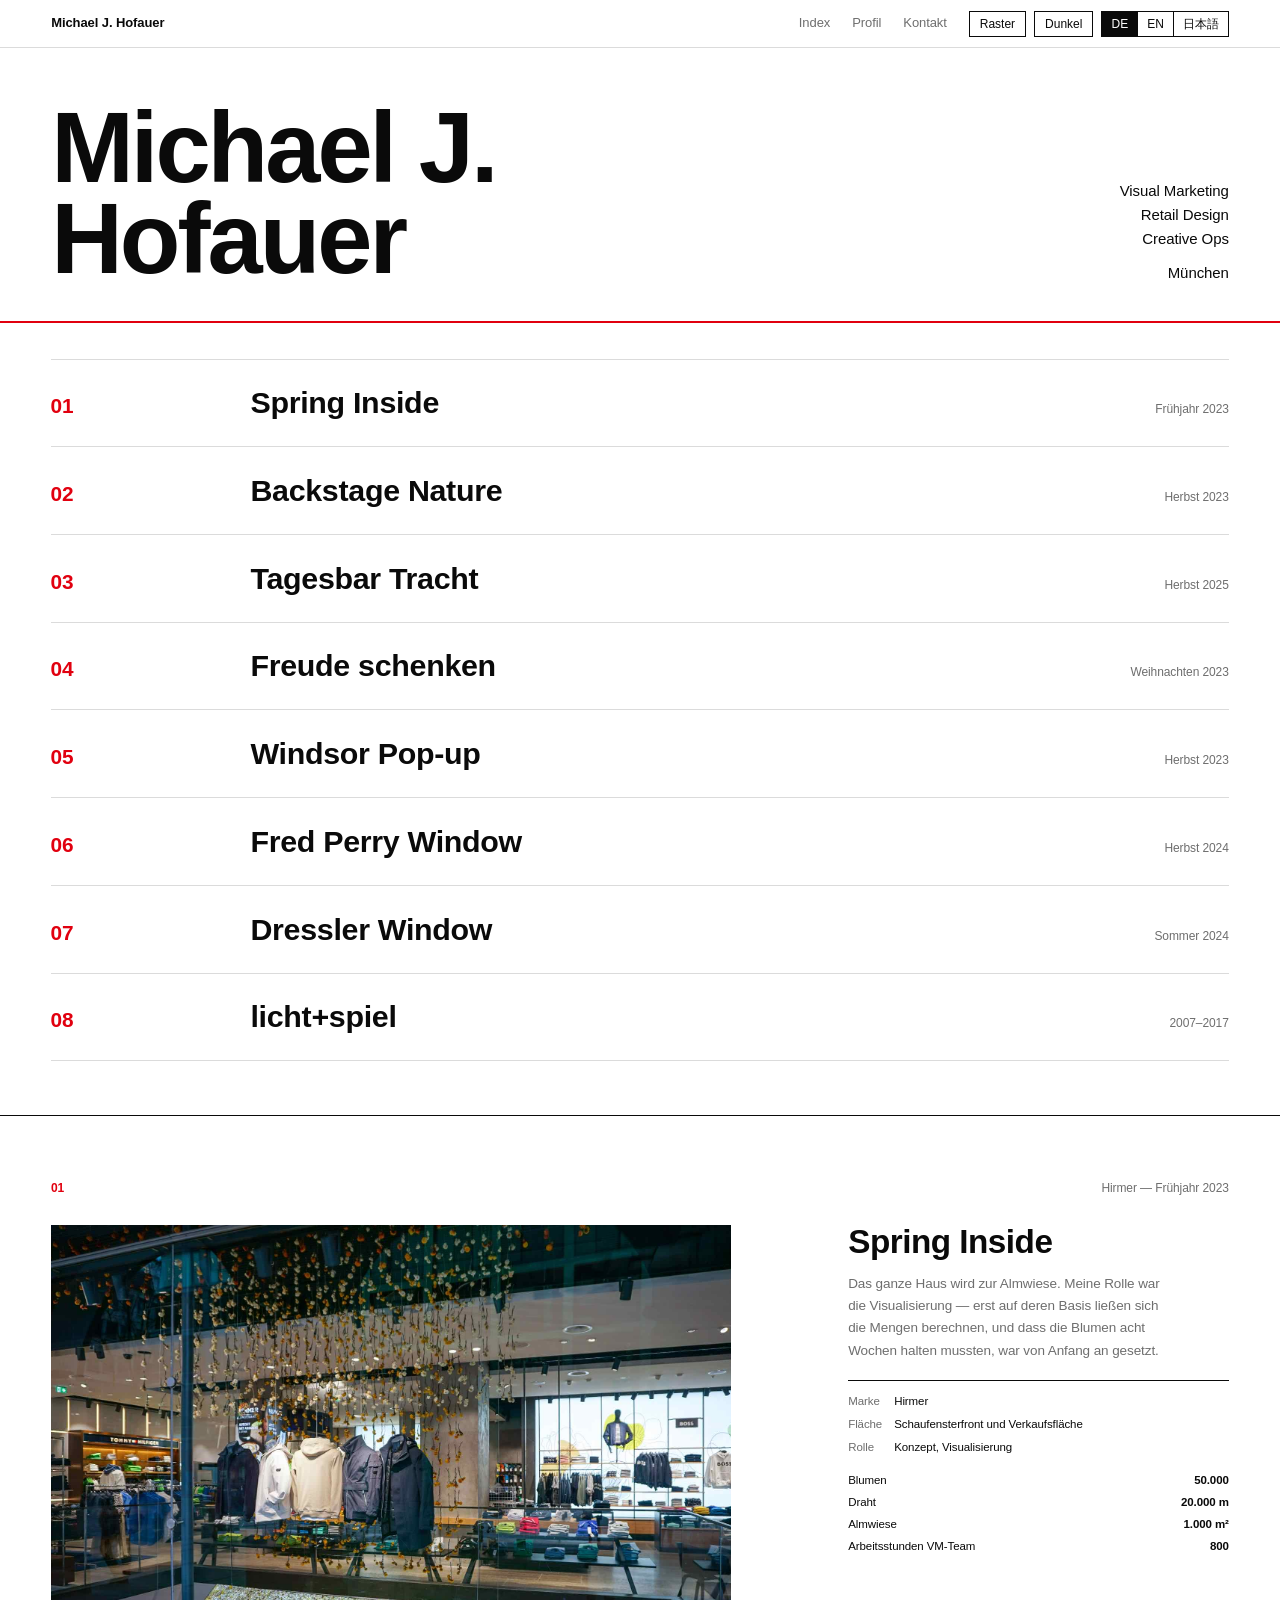
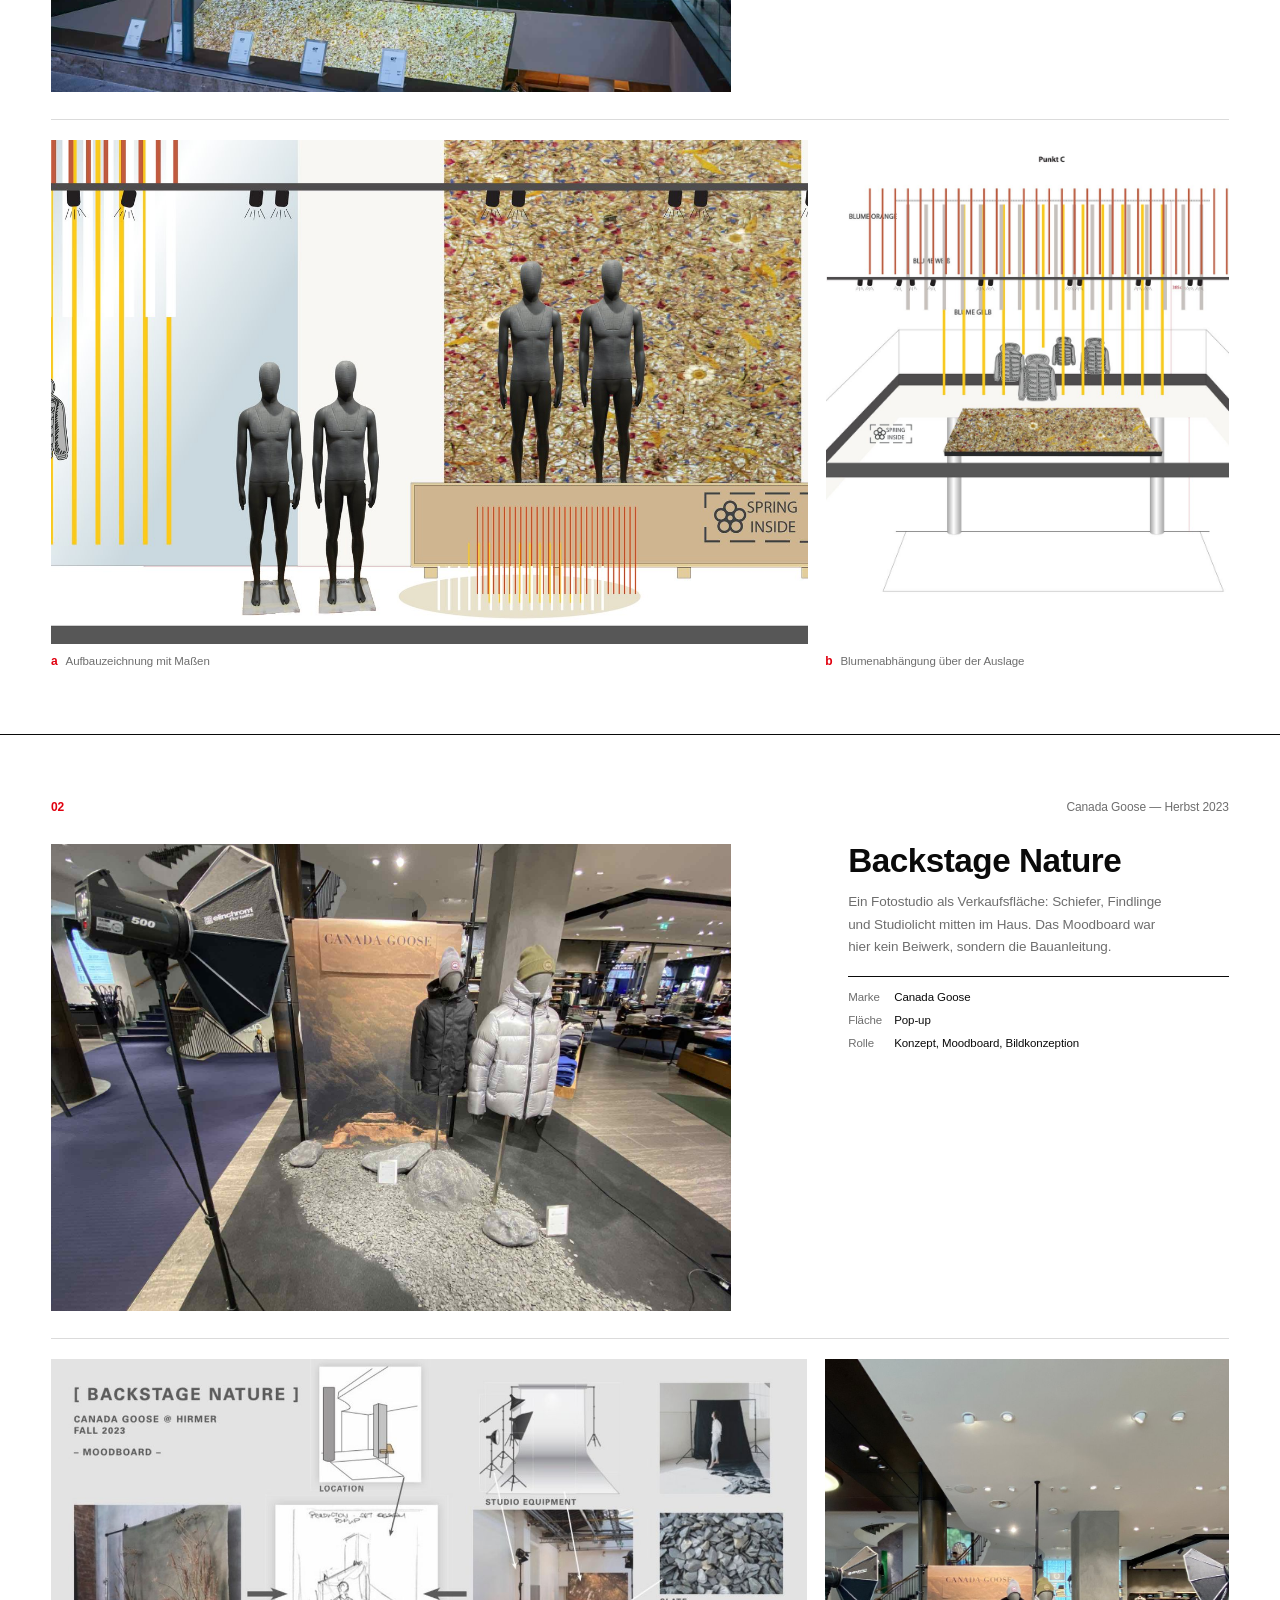
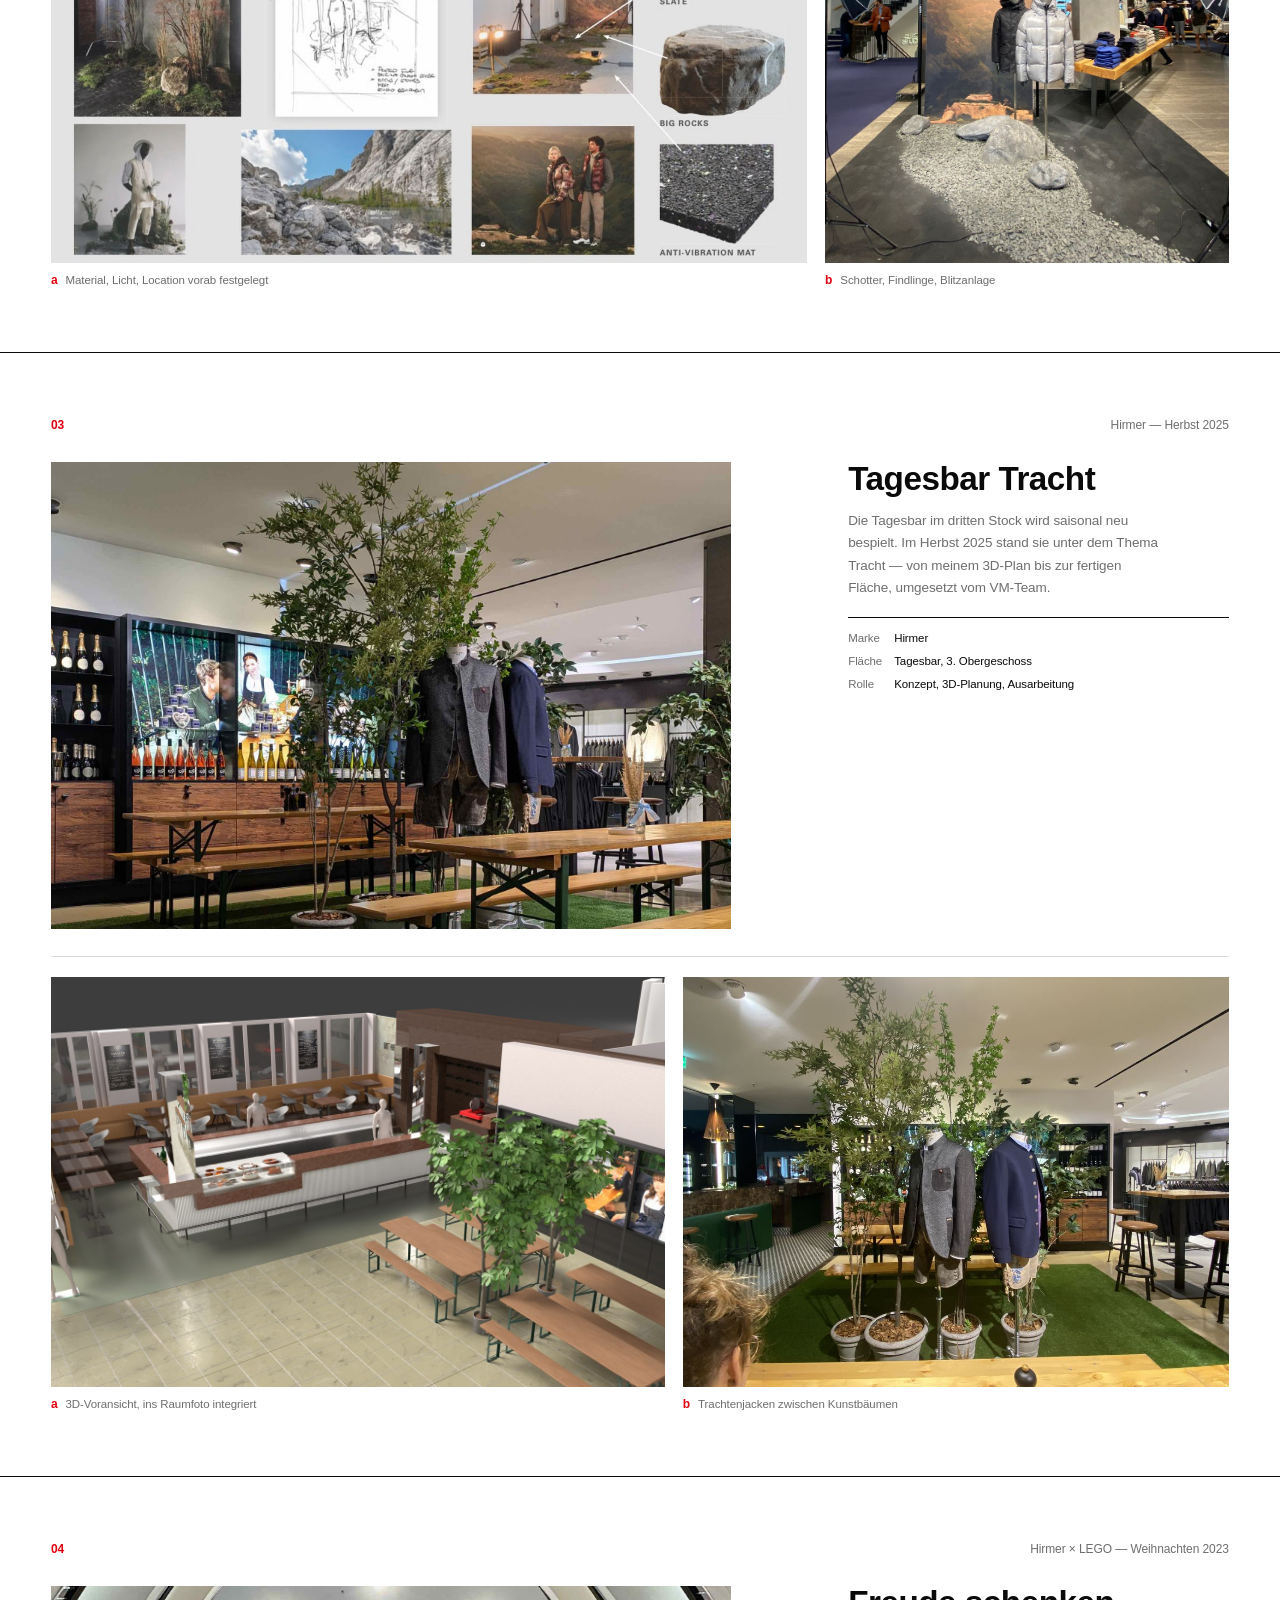
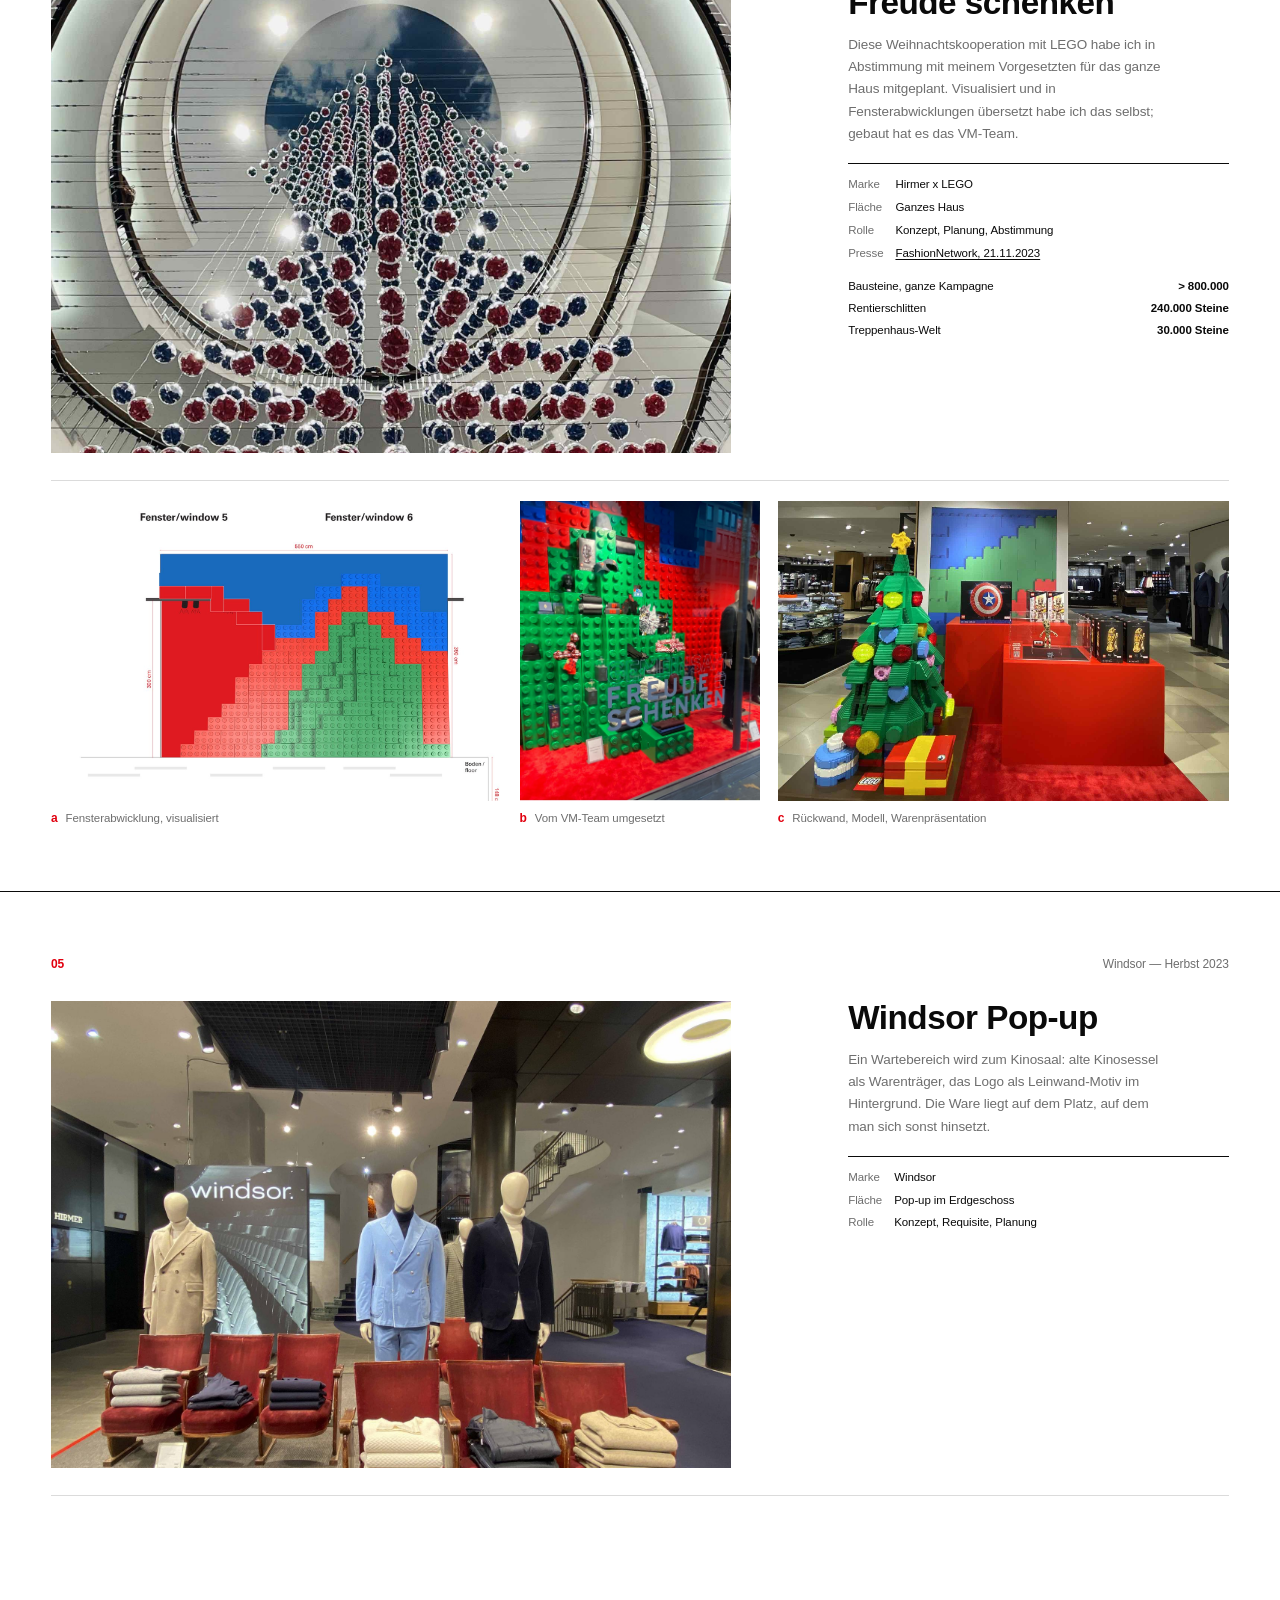
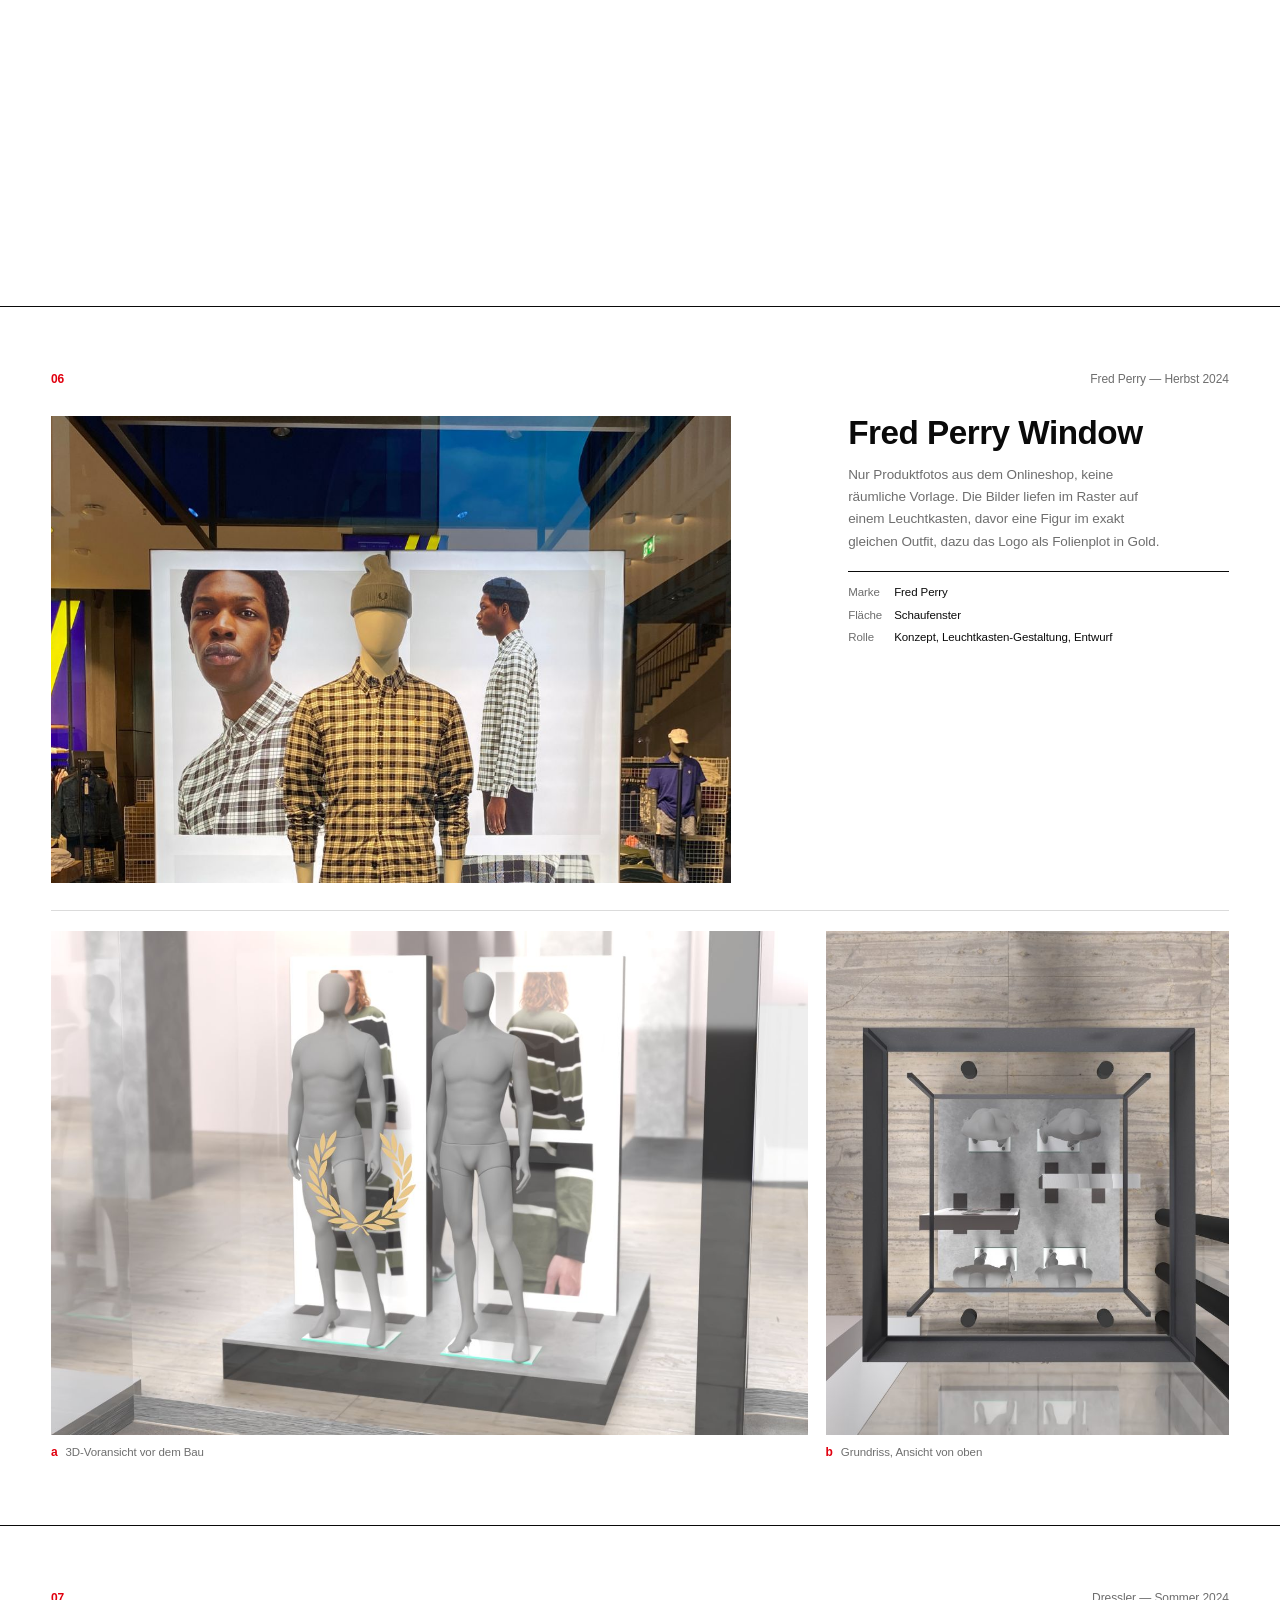
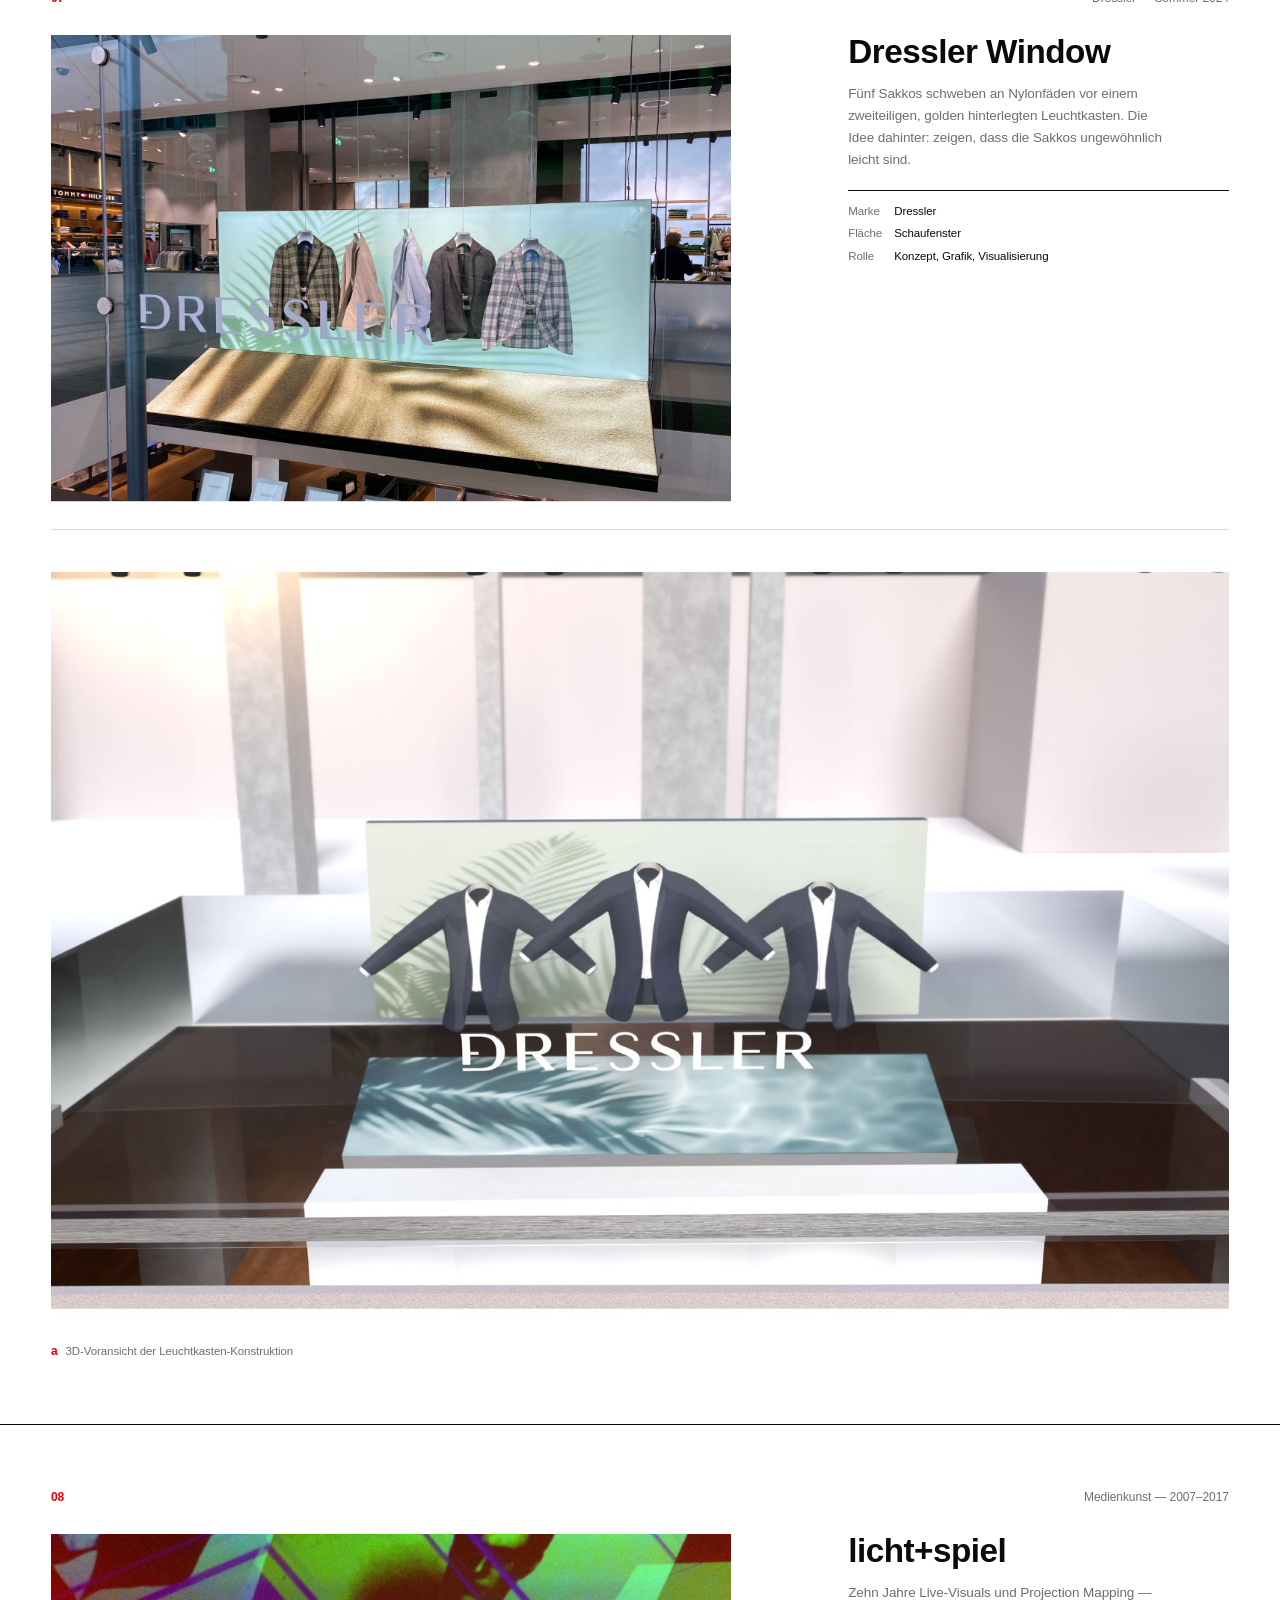
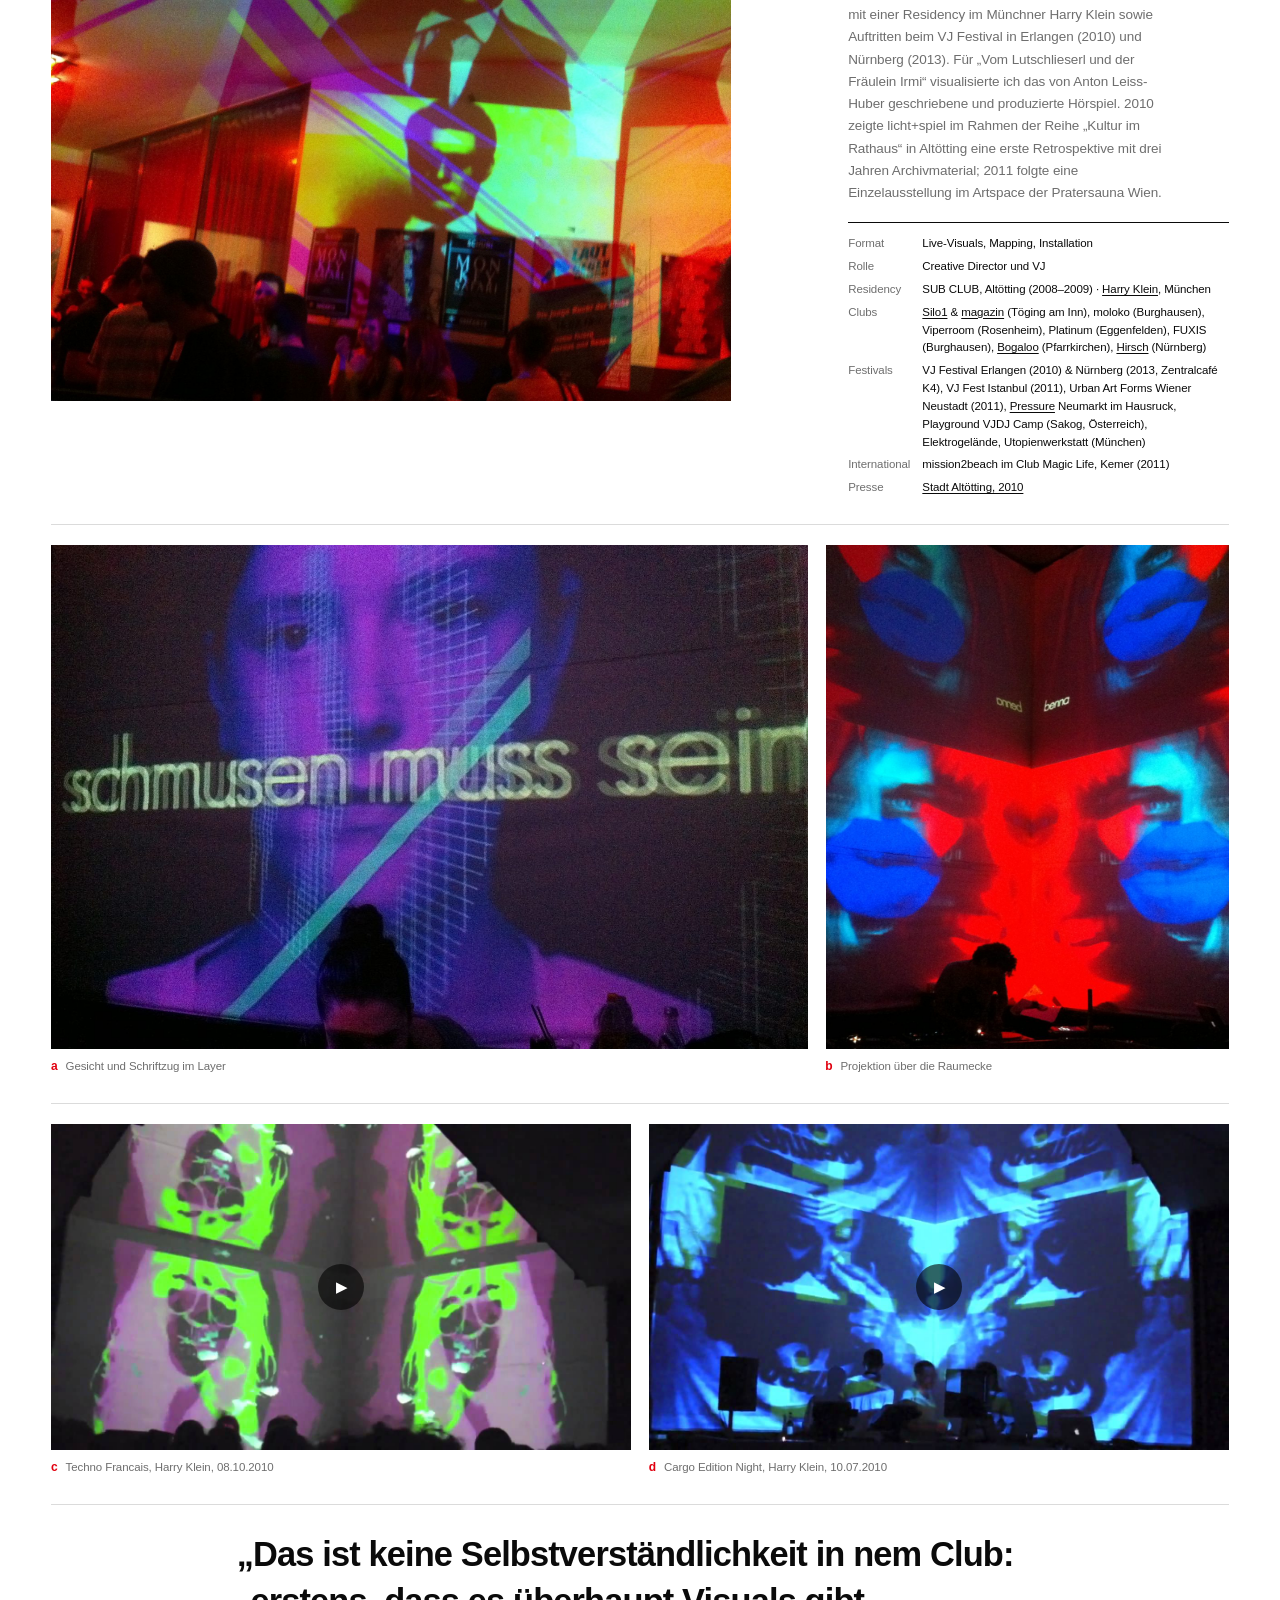
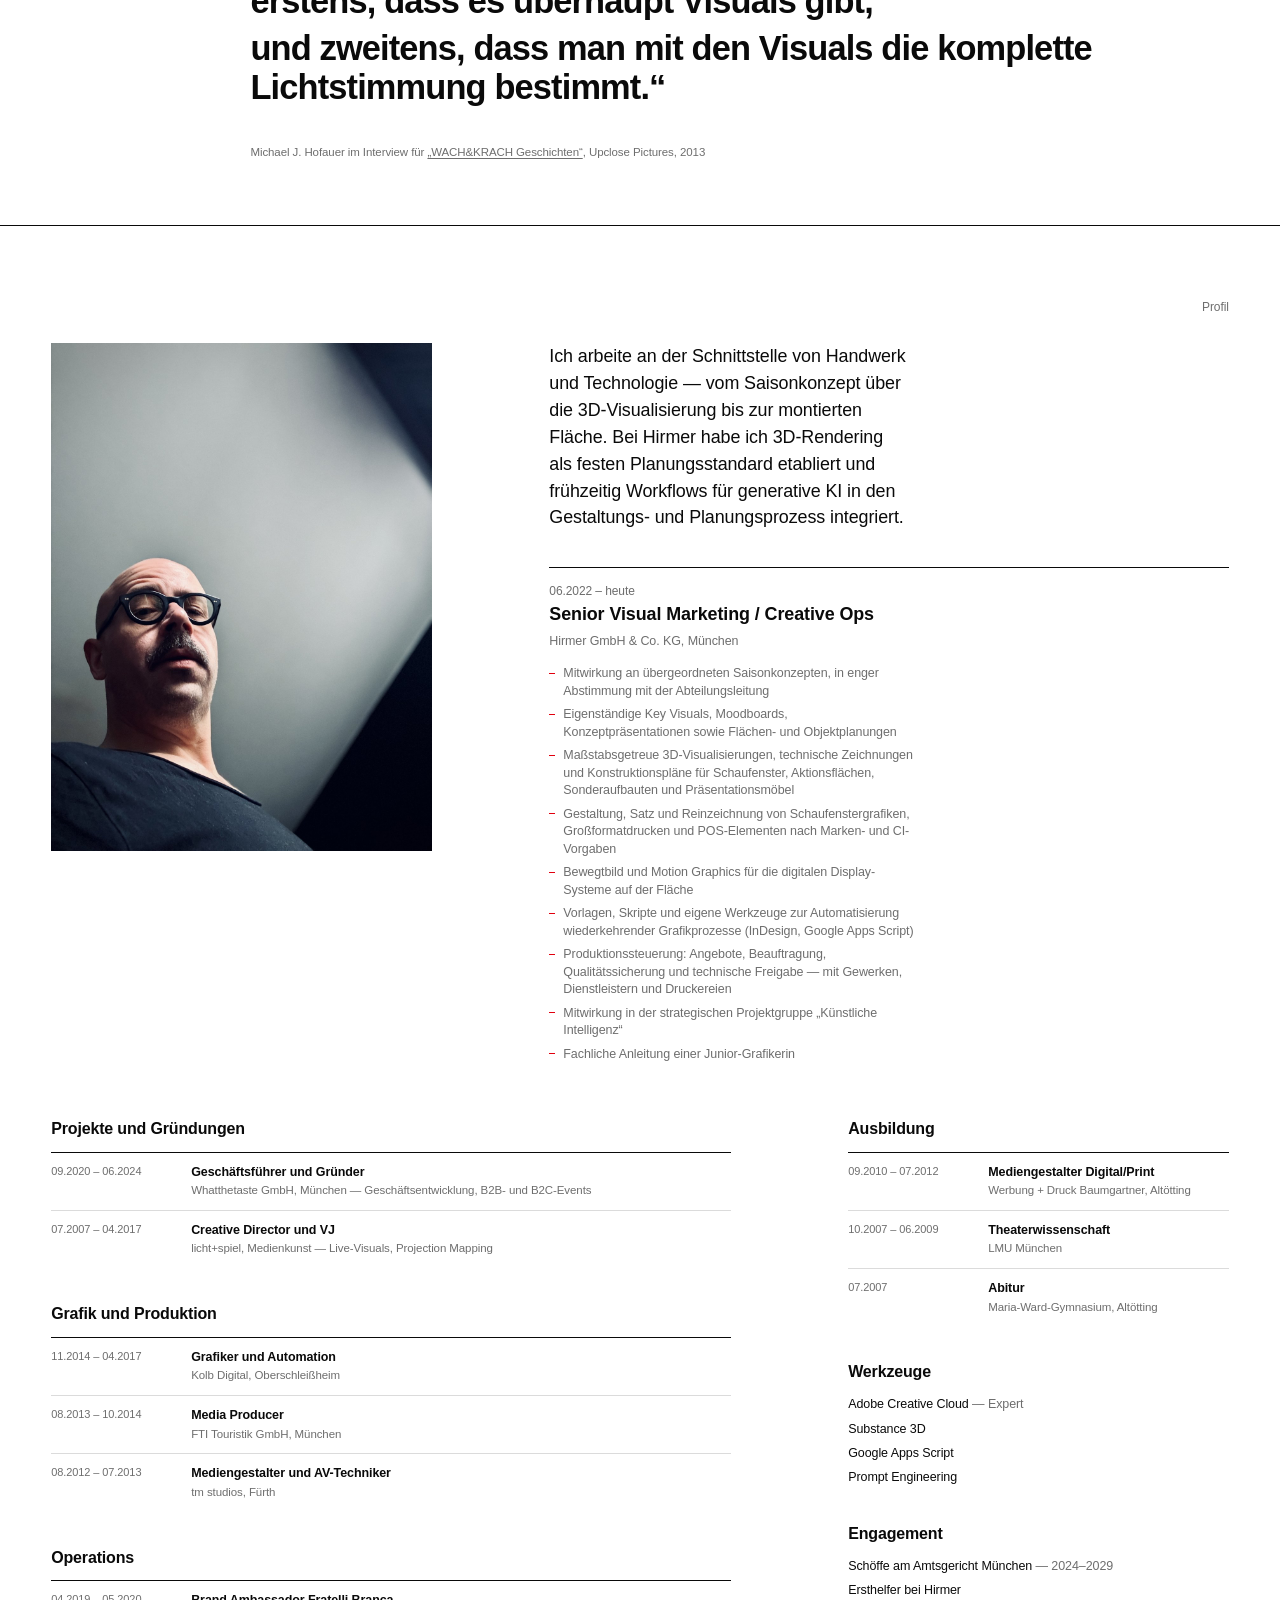
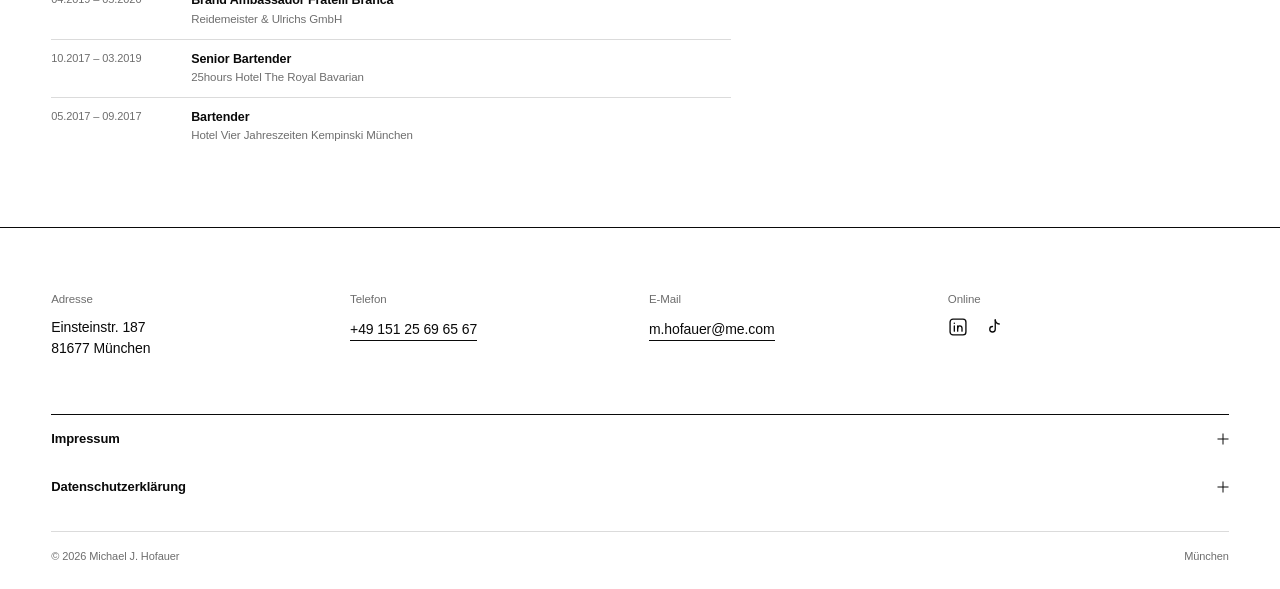
==== index.html @ 0ac4681a "Pull Quote aus dem Doku-Interview als eigene Rasterzeile in licht+spiel Schliesst den Abschnitt - un" ====
<!DOCTYPE html>
<html lang="de">
<head>
<meta charset="UTF-8">
<meta name="viewport" content="width=device-width, initial-scale=1">
<meta http-equiv="Content-Security-Policy" content="default-src 'self'; script-src 'self' 'unsafe-inline'; style-src 'self' 'unsafe-inline'; img-src 'self' data:; font-src 'self'; frame-src https://www.youtube-nocookie.com; connect-src 'none'; object-src 'none'; base-uri 'self'; form-action 'none'">
<meta name="referrer" content="no-referrer">
<title>Michael J. Hofauer — Senior Visual Marketing / Creative Ops</title>
<meta name="description" content="Michael J. Hofauer, Senior Visual Marketing und Creative Ops. Schaufenster, Pop-ups und Verkaufsflächen für Mode. München.">
<meta name="robots" content="index, follow">
<link rel="canonical" href="https://michaelhofauer.com/">
<meta property="og:title" content="Michael J. Hofauer — Visual Marketing / Retail Design / Creative Ops">
<meta property="og:description" content="Schaufenster, Pop-ups und Verkaufsflächen für Mode. München.">
<meta property="og:type" content="website">
<meta property="og:url" content="https://michaelhofauer.com/">
<meta property="og:image" content="https://michaelhofauer.com/images/og.jpg">
<meta name="twitter:card" content="summary_large_image">
<meta name="theme-color" content="#FFFFFF">
<meta name="google-site-verification" content="EONbZrIbhQzEv-G4Ddx9lMLV02RPfBc47AUP3kJ_U7o" />
<link rel="icon" href="data:image/svg+xml,%3Csvg xmlns='http://www.w3.org/2000/svg' viewBox='0 0 100 100'%3E%3Crect width='100' height='100' fill='%230A0A0A'/%3E%3Ctext x='50' y='50' fill='%23fff' font-family='Helvetica,Arial,sans-serif' font-weight='700' font-size='46' text-anchor='middle' dominant-baseline='central' letter-spacing='-2'%3EMH%3C/text%3E%3C/svg%3E">
<script type="application/ld+json">
{
  "@context": "https://schema.org",
  "@type": "Person",
  "name": "Michael J. Hofauer",
  "jobTitle": "Senior Visual Marketing / Creative Ops",
  "url": "https://michaelhofauer.com/",
  "image": "https://michaelhofauer.com/images/portrait.jpg",
  "worksFor": { "@type": "Organization", "name": "Hirmer GmbH & Co. KG" },
  "address": { "@type": "PostalAddress", "addressLocality": "München", "addressCountry": "DE" },
  "sameAs": [
    "https://www.linkedin.com/in/michael-j-hofauer-011858112/",
    "https://www.tiktok.com/@hofi_089"
  ]
}
</script>
<style>
/* ============================================================
   TOKEN — Hell (Standard)
   Papier #FFFFFF · Tinte #0A0A0A · Rot #E1000F (einzige Akzentfarbe)
   Grau #6E6E6E · Linie #DBDBDB
   Dunkel — dieselben Rollen, umgekehrt: Papier wird zu Tinte.
   Rot bleibt in beiden Modi identisch, das ist die Konstante.
   ============================================================ */
:root{
  --paper:#FFFFFF; --ink:#0A0A0A; --red:#E1000F;
  --grey:#6E6E6E; --line:#DBDBDB; --thumb-bg:#EAEAEA;
  --font:"Helvetica Neue", Helvetica, Arial, sans-serif;
  --margin:clamp(18px,4vw,56px);
  --gutter:clamp(10px,1.4vw,22px);
  --ease:cubic-bezier(.16,1,.3,1);
}
html[data-theme="dark"]{
  --paper:#0A0A0A; --ink:#F2F1EE;
  --grey:#9C9C97; --line:#2A2A28; --thumb-bg:#1C1C1A;
}
*,*::before,*::after{ box-sizing:border-box; }
html{ scroll-behavior:smooth; scrollbar-width:thin; scrollbar-color:#aaa transparent; }
::-webkit-scrollbar{ width:9px; }
::-webkit-scrollbar-track{ background:transparent; }
::-webkit-scrollbar-thumb{ background:#aaa; border-radius:5px; }
body{
  margin:0; background:var(--paper); color:var(--ink);
  font-family:var(--font); font-weight:400;
  font-size:15px; line-height:1.55; letter-spacing:-0.006em;
  -webkit-font-smoothing:antialiased;
  transition:background .3s ease, color .3s ease;
}
img{ display:block; width:100%; height:100%; object-fit:cover; }
a{ color:inherit; text-decoration:none; }
p,h1,h2,h3,h4,dl,dd,dt,ul{ margin:0; padding:0; }
ul{ list-style:none; }
::selection{ background:var(--ink); color:var(--paper); }
:focus-visible{ outline:2px solid var(--red); outline-offset:3px; }

.wrap{ padding-inline:var(--margin); }
.grid{ display:grid; grid-template-columns:repeat(12,1fr); gap:var(--gutter); }
.rule-light{ border:0; border-top:1px solid var(--line); margin:0; }
.rule-red{ border:0; border-top:2px solid var(--red); margin:0; }

/* ---------- Kopfleiste ---------- */
.bar{
  position:sticky; top:0; z-index:60; background:color-mix(in srgb, var(--paper) 92%, transparent);
  backdrop-filter:blur(8px); border-bottom:1px solid var(--line);
  display:flex; align-items:center; justify-content:space-between;
  height:48px; padding-inline:var(--margin); font-size:13px;
  transition:background .3s ease, border-color .3s ease;
}
.bar nav{ display:flex; align-items:center; gap:22px; }
.bar nav a{ color:var(--grey); transition:color .2s ease; }
.bar nav a:hover{ color:var(--ink); }
.bar-tools{ display:flex; gap:8px; }
.bar > b{ white-space:nowrap; }
.brand-short{ display:none; }
@media(max-width:640px){
  .bar nav a:not(.tool-link){ display:none; }
  /* enger setzen, damit die laengeren japanischen Beschriftungen einzeilig bleiben */
  .bar-tools{ gap:6px; }
  .tool-btn, .lang-opt{ font-size:11px; padding:4px 7px; }
  .brand-full{ display:none; }
  .brand-short{ display:inline; letter-spacing:.08em; }
}

.tool-btn{
  font-family:var(--font); font-size:12px; white-space:nowrap;
  background:var(--paper); border:1px solid var(--ink); color:var(--ink);
  padding:5px 10px; cursor:pointer; transition:background .2s ease, color .2s ease;
}
.tool-btn:hover{ background:var(--ink); color:var(--paper); }

/* Sprachauswahl: drei Felder in einem Rahmen, das aktive gefuellt */
.lang-select{ display:flex; border:1px solid var(--ink); }
.lang-opt{
  font-family:var(--font); font-size:12px; line-height:1; white-space:nowrap;
  background:var(--paper); color:var(--ink); border:0;
  padding:6px 9px; cursor:pointer;
  transition:background .2s ease, color .2s ease;
}
.lang-opt + .lang-opt{ border-left:1px solid var(--ink); }
.lang-opt:hover{ background:var(--line); }
.lang-opt[aria-current="true"]{ background:var(--ink); color:var(--paper); }

/* ---------- Raster ---------- */
#gridOverlay{
  position:fixed; inset:0; z-index:45; pointer-events:none;
  padding-inline:var(--margin); display:none;
}
#gridOverlay.on{ display:grid; }
#gridOverlay{ grid-template-columns:repeat(12,1fr); gap:var(--gutter); }
#gridOverlay span{ background:rgba(225,0,15,.07); border-inline:1px solid rgba(225,0,15,.3); transition:background .5s var(--ease); }
#gridOverlay span.active{ background:rgba(225,0,15,.24); }


/* Sprunglink: nur sichtbar, wenn er den Fokus hat */
.skip{
  position:absolute; left:-9999px; top:0; z-index:100;
  background:var(--ink); color:var(--paper);
  padding:10px 14px; font-size:13px; text-decoration:none;
}
.skip:focus{ left:0; }
main:focus{ outline:none; }

/* ---------- Fortschritt & Cursor ---------- */
#scrollProgress{
  position:fixed; top:48px; left:0; z-index:55; height:2px; width:100%;
  transform-origin:0 50%; transform:scaleX(0); background:var(--red); pointer-events:none;
}
@media (hover:hover) and (pointer:fine){
  /* Systemcursor nur ausblenden, wenn das Skript den Ersatzring wirklich
     zeichnet — sonst haetten Nutzer mit reduzierter Bewegung oder ohne
     JavaScript gar keinen sichtbaren Zeiger. */
  .cursor-custom body{ cursor:none; }
  .cursor-custom a, .cursor-custom button, .cursor-custom .video-thumb,
  .cursor-custom summary, .cursor-custom [role="button"]{ cursor:none; }
  .cursor-ring{
    position:fixed; top:0; left:0; z-index:70;
    width:14px; height:14px; margin:-7px 0 0 -7px;
    border:1.5px solid var(--ink); border-radius:50%;
    pointer-events:none; opacity:0; transition:opacity .2s ease, transform .15s var(--ease), background .15s ease;
  }
  .cursor-ring.on{ opacity:1; }
  .cursor-ring.big{ transform:scale(1.8); background:var(--red); border-color:var(--red); }
}

/* ---------- Typografie ---------- */
.display{ font-weight:700; letter-spacing:-0.03em; line-height:.92; font-size:clamp(2.6rem,8vw,6.2rem); }
.meta{ font-size:12px; color:var(--grey); }
.lede{ font-size:clamp(1rem,1.4vw,1.2rem); line-height:1.5; max-width:36ch; }
.body-sec{ color:var(--grey); font-size:13.5px; line-height:1.65; max-width:42ch; }

/* ---------- Kopf ---------- */
.head{ padding-block:clamp(28px,6vh,64px) clamp(20px,4vh,40px); }
.head-name{ grid-column:1/span 8; }
.head-meta{ grid-column:10/span 3; align-self:end; text-align:right; }
.head-meta p{ line-height:1.6; }
.head-meta b{ color:var(--ink); font-weight:400; }
@media(max-width:800px){
  .head-name{ grid-column:1/span 12; }
  .head-meta{ grid-column:1/span 12; text-align:left; margin-top:14px; }
}

/* ---------- Index ---------- */
.index-section{ padding-block:clamp(20px,4vh,36px) clamp(36px,6vh,60px); }
.index-row{
  display:grid; grid-template-columns:repeat(12,1fr); gap:var(--gutter);
  align-items:baseline; padding-block:clamp(12px,2.2vh,20px);
  border-top:1px solid var(--line); transition:opacity .3s ease;
}
.index-section:hover .index-row{ opacity:.4; }
.index-row:hover{ opacity:1 !important; }
.index-row:last-child{ border-bottom:1px solid var(--line); }
.idx-num{ grid-column:1/span 2; color:var(--red); font-weight:700; font-size:clamp(1rem,1.8vw,1.3rem); font-variant-numeric:tabular-nums; margin-left:-0.03em; }
.idx-name{ grid-column:3/span 7; font-weight:700; letter-spacing:-0.01em; font-size:clamp(1.1rem,2.6vw,1.9rem); }
.idx-year{ grid-column:11/span 2; text-align:right; font-size:12px; color:var(--grey); }
@media(max-width:800px){
  .idx-name{ grid-column:3/span 9; }
  .idx-year{ grid-column:3/span 9; text-align:left; margin-top:3px; }
}

/* ---------- Projekt ---------- */
.project{ padding-block:clamp(40px,7vh,84px); border-top:1px solid var(--ink); }
.p-head{ display:flex; justify-content:space-between; align-items:baseline; margin-bottom:clamp(18px,3vh,30px); font-size:12px; color:var(--grey); }
.p-head .p-num{ color:var(--red); font-weight:700; margin-left:-0.02em; }

.p-image{ grid-column:1/span 7; aspect-ratio:16/11; background:var(--thumb-bg); overflow:hidden; }
.p-data{ grid-column:9/span 4; }
.p-data h3{ font-weight:700; letter-spacing:-0.015em; font-size:clamp(1.6rem,2.6vw,2.1rem); line-height:1.02; margin-bottom:14px; }
.p-facts{ display:grid; grid-template-columns:auto 1fr; gap:5px 12px; border-top:1px solid var(--ink); padding-top:12px; margin-top:18px; }
.p-facts dt{ font-size:11.5px; color:var(--grey); }
.p-facts dd{ font-size:11.5px; }
.p-facts dd a{ text-decoration:underline; text-underline-offset:2px; }
.p-stats{ display:grid; gap:4px; margin-top:16px; }
.p-stats li{ display:flex; justify-content:space-between; font-size:11.5px; }
.p-stats b{ font-variant-numeric:tabular-nums; }
@media(max-width:800px){ .p-image{ grid-column:1/span 12; } .p-data{ grid-column:1/span 12; margin-top:22px; } }

.strip{ margin-top:clamp(18px,3vh,28px); padding-top:clamp(14px,2.4vh,20px); border-top:1px solid var(--line);
  display:flex; gap:var(--gutter); align-items:stretch; }
.strip-item{ flex:var(--ar,1) 1 0; min-width:0; display:flex; flex-direction:column; }
.strip-item .thumb{ aspect-ratio:var(--ar,4/5); background:var(--thumb-bg); overflow:hidden; margin-bottom:8px; }
.strip-item .thumb img{ width:100%; height:100%; object-fit:cover; }
.strip-item .label{ display:flex; gap:8px; align-items:baseline; }
.strip-item .letter{ color:var(--red); font-weight:700; font-size:12px; margin-left:-0.02em; }
.strip-item .cap{ font-size:11.5px; color:var(--grey); }

/* Pull Quote — eigene Rasterzeile. Das oeffnende Anfuehrungszeichen haengt
   in den Rand, damit der erste Buchstabe optisch auf der Spaltenkante sitzt;
   dieselbe Logik wie das negative margin-left an den roten Ziffern. */
.pq{ margin:clamp(18px,3vh,28px) 0 0; padding-top:clamp(20px,3.4vh,32px);
     border-top:1px solid var(--line); }
.pq blockquote{ grid-column:3/span 9; margin:0; }
.pq p{ margin:0; font-weight:700; letter-spacing:-0.025em; line-height:1.12;
       font-size:clamp(1.25rem,2.7vw,2.15rem); }
/* Praemisse / erstens / zweitens stehen als eigene Zeilen — der Satz hat die
   Gliederung selbst, die Typografie macht sie nur sichtbar */
.pq-l{ display:block; }
.pq-l + .pq-l{ margin-top:.24em; }
.pq-l:first-child{ text-indent:-0.4em; }
.pq figcaption{ grid-column:3/span 9; margin-top:clamp(14px,2.2vh,20px);
                font-size:11.5px; color:var(--grey); }
.pq figcaption a{ text-decoration:underline; text-underline-offset:2px; }
/* 「 ist vollbreit, die Glyphe sitzt in der rechten Haelfte — daher halber Geviertzug */
html[lang="ja"] .pq p{ letter-spacing:0; line-height:1.5; }
html[lang="ja"] .pq-l:first-child{ text-indent:-0.5em; }
@media(max-width:800px){ .pq blockquote, .pq figcaption{ grid-column:1/span 12; } }
.strip-full{ flex-basis:100%; }
@media(max-width:640px){
  .strip{ flex-direction:column; }
  .strip-item{ flex:none; }
}
.strip-item.reveal{ opacity:0; transform:translateY(14px); transition:opacity .6s var(--ease), transform .6s var(--ease); }
.strip-item.reveal.in{ opacity:1; transform:none; }

.video-thumb{ position:relative; background:#111; }
.video-thumb iframe{ position:absolute; inset:0; width:100%; height:100%; border:0; }
.play-btn{
  position:absolute; inset:0; margin:auto; width:46px; height:46px;
  display:flex; align-items:center; justify-content:center;
  border-radius:50%; background:rgba(0,0,0,.6); color:#fff; font-size:15px; padding-left:2px; pointer-events:none;
}

/* ---------- Profil ---------- */
.profile{ padding-block:clamp(48px,8vh,90px); border-top:1px solid var(--ink); }
.portrait{ grid-column:1/span 4; aspect-ratio:3/4; overflow:hidden; background:var(--thumb-bg); }
.prof-lede{ grid-column:6/span 7; }
.prof-lede .lede{ margin-bottom:clamp(24px,4vh,40px); }
.now{ border-top:1px solid var(--ink); padding-top:14px; }
.now h3{ font-weight:700; font-size:clamp(1rem,1.4vw,1.2rem); margin-bottom:3px; }
.now .where{ font-size:12.5px; color:var(--grey); margin-bottom:14px; }
.duties{ display:grid; gap:6px; max-width:44ch; }
.duties li{ position:relative; padding-left:14px; font-size:12.5px; color:var(--grey); line-height:1.4; }
.duties li::before{ content:""; position:absolute; left:0; top:.6em; width:6px; height:1px; background:var(--red); }
.prof-cols{ margin-top:clamp(40px,6vh,70px); }
.track{ grid-column:1/span 7; }
.side{ grid-column:9/span 4; }
.cv-head{ font-weight:700; font-size:1rem; letter-spacing:-0.01em; margin-bottom:10px; }
.cv-head.second{ margin-top:34px; }
.cv-list li{ display:grid; grid-template-columns:8.4em 1fr; gap:4px 14px; padding-block:10px; border-top:1px solid var(--line); }
.cv-list li:first-child{ border-top:1px solid var(--ink); }
.cv-list .when{ font-size:11px; color:var(--grey); font-variant-numeric:tabular-nums; }
.cv-list .role{ font-size:12.5px; font-weight:700; }
.cv-list .where{ font-size:11.5px; color:var(--grey); }
.skills{ display:grid; gap:5px; }
.skills li{ font-size:12.5px; }
.skills li .qual{ color:var(--grey); }
@media(max-width:800px){
  .portrait{ grid-column:1/span 12; margin-bottom:26px; }
  .prof-lede{ grid-column:1/span 12; }
  .track{ grid-column:1/span 12; }
  .side{ grid-column:1/span 12; margin-top:40px; }
  .cv-list li{ grid-template-columns:1fr; }
}

/* ---------- Fuß ---------- */
.footer{ padding-block:clamp(44px,7vh,80px) 24px; border-top:1px solid var(--ink); }
.foot-col{ grid-column:span 3; }
.foot-col h4{ font-size:11.5px; color:var(--grey); margin-bottom:8px; font-weight:400; }
.foot-col p,.foot-col a{ font-size:14px; }
.foot-col a{ display:inline-block; border-bottom:1px solid var(--ink); }
.social{ display:flex; gap:16px; margin-top:6px; }
.social svg{ width:20px; height:20px; }
.social a{ border-bottom:0 !important; color:var(--ink); }
.social a:hover{ color:var(--red); }
@media(max-width:800px){ .foot-col{ grid-column:span 6; margin-bottom:24px; } }

.legal{ margin-top:clamp(36px,6vh,60px); border-top:1px solid var(--ink); }
details summary{ list-style:none; cursor:pointer; padding-block:14px; display:flex; justify-content:space-between; align-items:center; font-size:13px; font-weight:700; }
details summary::-webkit-details-marker{ display:none; }
.sign{ position:relative; width:11px; height:11px; flex:none; }
.sign::before,.sign::after{ content:""; position:absolute; background:var(--ink); left:50%; top:50%; transform:translate(-50%,-50%); }
.sign::before{ width:11px; height:1px; }
.sign::after{ width:1px; height:11px; transition:transform .3s var(--ease); }
details[open] .sign::after{ transform:translate(-50%,-50%) scaleY(0); }
.legal-body{ padding-bottom:26px; display:grid; grid-template-columns:repeat(12,1fr); gap:var(--gutter); }
.legal-body .col{ grid-column:span 4; }
.legal-body h5{ font-size:12px; font-weight:700; margin-bottom:6px; }
.legal-body p{ font-size:12px; line-height:1.6; color:var(--grey); }
@media(max-width:800px){ .legal-body .col{ grid-column:1/span 12; margin-bottom:20px; } }
.legal-full{ padding-bottom:10px; max-width:76ch; }
.legal-full h5{ font-size:12px; font-weight:700; margin:20px 0 6px; }
.legal-full h5:first-child{ margin-top:0; }
.legal-full p{ font-size:12px; line-height:1.65; color:var(--grey); margin-bottom:6px; }
.legal-full a{ color:var(--ink); text-decoration:underline; text-underline-offset:2px; }
.legal-note{ font-size:11.5px; color:var(--grey); font-style:italic; margin-top:14px; padding-top:14px; border-top:1px solid var(--line); }
.colophon{ display:flex; justify-content:space-between; padding-top:16px; border-top:1px solid var(--line); margin-top:20px; }
.colophon span{ font-size:11px; color:var(--grey); }


/* ============================================================
   JAPANISCH — Typografie
   Lateinische Schnitte zuerst, damit Zahlen und Eigennamen in der
   Helvetica bleiben; Kana und Kanji greifen auf die System-Gothic-
   Schnitte zurueck. Kein Webfont, keine externe Abhaengigkeit.
   ============================================================ */
html[lang="ja"]{
  --font:"Helvetica Neue", Helvetica, Arial, "Hiragino Sans", "Hiragino Kaku Gothic ProN",
         "Yu Gothic Medium", "Yu Gothic", "Noto Sans JP", Meiryo, sans-serif;
}
html[lang="ja"] body{ letter-spacing:.02em; line-height:1.85; font-feature-settings:"palt" 1; }
html[lang="ja"] p, html[lang="ja"] li, html[lang="ja"] dd, html[lang="ja"] dt, html[lang="ja"] .cap{
  word-break:normal; line-break:strict; overflow-wrap:break-word;
}
html[lang="ja"] .body-sec, html[lang="ja"] .lede{ line-height:1.95; letter-spacing:.035em; }
html[lang="ja"] .cap{ line-height:1.7; letter-spacing:.02em; }
html[lang="ja"] .p-facts dt, html[lang="ja"] .tool-btn, html[lang="ja"] .p-head{ letter-spacing:.09em; }
html[lang="ja"] .display{ letter-spacing:-.045em; }
html[lang="ja"] .idx-name{ letter-spacing:-.01em; }

.head-name-ja{
  grid-column:1/span 7; display:block; margin-top:16px;
  font-size:13px; font-weight:400; color:var(--grey); letter-spacing:.34em;
}
html:not([lang="ja"]) .head-name-ja{ display:none; }
@media(max-width:800px){ .head-name-ja{ grid-column:1/span 12; } }

@media print{
  .bar,#gridOverlay,#scrollProgress,.cursor-ring,.play-btn,.skip{ display:none !important; }
  html,html[data-theme="dark"]{ --paper:#fff !important; --ink:#000 !important; --grey:#555 !important; --line:#ccc !important; }
  body{ cursor:auto !important; }
  a{ text-decoration:underline; }
  details:not([open]) > *:not(summary){ display:block !important; }
  .project{ break-inside:avoid; }
  .strip-item.reveal{ opacity:1 !important; transform:none !important; transition:none !important; }
  a[href^="http"]:after{ content:" (" attr(href) ")"; font-size:10px; color:#555; font-weight:400; }
}
@media (prefers-reduced-motion:reduce){
  html{ scroll-behavior:auto; }
  *{ transition-duration:.01ms !important; }
}
</style>
</head>
<body>
<a class="skip" href="#inhalt" data-i18n="a11y.skip">Zum Inhalt springen</a>

<header class="bar">
  <b><span class="brand-full">Michael J. Hofauer</span><span class="brand-short">MJH</span></b>
  <nav>
    <a href="#index" data-i18n="nav.index">Index</a>
    <a href="#profil" data-i18n="nav.profil">Profil</a>
    <a href="#kontakt" data-i18n="nav.kontakt">Kontakt</a>
    <div class="bar-tools">
      <button class="tool-btn" id="gridToggle" data-i18n="nav.grid">Raster</button>
      <button class="tool-btn" id="themeToggle" data-i18n="nav.dark">Dunkel</button>
      <div class="lang-select" role="group" aria-label="Sprache · Language · 言語">
        <button class="lang-opt" data-lang="de" lang="de" aria-current="true">DE</button>
        <button class="lang-opt" data-lang="en" lang="en" aria-current="false">EN</button>
        <button class="lang-opt" data-lang="ja" lang="ja" aria-current="false">日本語</button>
      </div>
    </div>
  </nav>
</header>
<div id="scrollProgress" aria-hidden="true"></div>
<div id="gridOverlay" class="wrap" aria-hidden="true">
  <span></span><span></span><span></span><span></span><span></span><span></span>
  <span></span><span></span><span></span><span></span><span></span><span></span>
</div>
<div class="cursor-ring" id="cursorRing" aria-hidden="true"></div>

<main id="inhalt" tabindex="-1">

<!-- ========================= KOPF ========================= -->
<section class="head wrap grid">
  <h1 class="head-name display">Michael J.<br>Hofauer</h1>
  <span class="head-name-ja" aria-hidden="true">ミヒャエル・J・ホファウアー</span>
  <div class="head-meta">
    <p><b data-i18n="hero.role1">Visual Marketing</b><br><span data-i18n="hero.role2">Retail Design</span><br><span data-i18n="hero.role3">Creative Ops</span></p>
    <p style="margin-top:10px" data-i18n="hero.city">München</p>
  </div>
</section>
<hr class="rule-red">

<!-- ========================= INDEX ========================= -->
<section class="index-section wrap" id="index">
  <a class="index-row" href="#p1"><span class="idx-num">01</span><span class="idx-name">Spring Inside</span><span class="idx-year" data-i18n="idx.date1">Frühjahr 2023</span></a>
  <a class="index-row" href="#p2"><span class="idx-num">02</span><span class="idx-name">Backstage Nature</span><span class="idx-year" data-i18n="idx.date2">Herbst 2023</span></a>
  <a class="index-row" href="#p3"><span class="idx-num">03</span><span class="idx-name">Tagesbar Tracht</span><span class="idx-year" data-i18n="idx.date3">Herbst 2025</span></a>
  <a class="index-row" href="#p4"><span class="idx-num">04</span><span class="idx-name" data-i18n="idx.name4">Freude schenken</span><span class="idx-year" data-i18n="idx.date4">Weihnachten 2023</span></a>
  <a class="index-row" href="#p5"><span class="idx-num">05</span><span class="idx-name">Windsor Pop-up</span><span class="idx-year" data-i18n="idx.date5">Herbst 2023</span></a>
  <a class="index-row" href="#p6"><span class="idx-num">06</span><span class="idx-name">Fred Perry Window</span><span class="idx-year" data-i18n="idx.date6">Herbst 2024</span></a>
  <a class="index-row" href="#p7"><span class="idx-num">07</span><span class="idx-name">Dressler Window</span><span class="idx-year" data-i18n="idx.date7">Sommer 2024</span></a>
  <a class="index-row" href="#p8"><span class="idx-num">08</span><span class="idx-name">licht+spiel</span><span class="idx-year">2007–2017</span></a>
</section>

<!-- ========================= 01 SPRING INSIDE ========================= -->
<section class="project wrap" id="p1">
  <div class="p-head"><span class="p-num">01</span><span data-i18n="p1.kicker">Hirmer — Frühjahr 2023</span></div>
  <div class="grid">
    <div class="p-image" style="background:#545a58"><img src="images/spring-hero.jpg" width="2000" height="1249" alt="Spring Inside" loading="lazy"></div>
    <div class="p-data">
      <h3>Spring Inside</h3>
      <p class="body-sec" data-i18n="p1.desc">Das ganze Haus wird zur Almwiese. Meine Rolle war die Visualisierung — erst auf deren Basis ließen sich die Mengen berechnen, und dass die Blumen acht Wochen halten mussten, war von Anfang an gesetzt.</p>
      <dl class="p-facts">
        <dt data-i18n="lbl.marke">Marke</dt><dd>Hirmer</dd>
        <dt data-i18n="lbl.flaeche">Fläche</dt><dd data-i18n="p1.flaeche">Schaufensterfront und Verkaufsfläche</dd>
        <dt data-i18n="lbl.rolle">Rolle</dt><dd data-i18n="p1.rolle">Konzept, Visualisierung</dd>
      </dl>
      <ul class="p-stats">
        <li><span data-i18n="p1.stat1">Blumen</span><b data-i18n="p1.stat1val">50.000</b></li>
        <li><span data-i18n="p1.stat2">Draht</span><b data-i18n="p1.stat2val">20.000 m</b></li>
        <li><span data-i18n="p1.stat3">Almwiese</span><b data-i18n="p1.stat3val">1.000 m²</b></li>
        <li><span data-i18n="p1.stat4">Arbeitsstunden VM-Team</span><b>800</b></li>
      </ul>
    </div>
  </div>
  <div class="strip">
    <div class="strip-item n2" style="--ar:1.5005"><div class="thumb" style="background:#bfb7a3"><img src="images/spring-plan.jpg" width="1400" height="933" alt="Plan" loading="lazy"></div>
      <div class="label"><span class="letter">a</span><span class="cap" data-i18n="p1.stripA">Aufbauzeichnung mit Maßen</span></div></div>
    <div class="strip-item n2" style="--ar:0.8"><div class="thumb" style="background:#e8e5de"><img src="images/spring-detail.jpg" width="1000" height="1250" alt="Fläche" loading="lazy"></div>
      <div class="label"><span class="letter">b</span><span class="cap" data-i18n="p1.stripB">Blumenabhängung über der Auslage</span></div></div>
  </div>
</section>

<!-- ========================= 02 BACKSTAGE NATURE ========================= -->
<section class="project wrap" id="p2">
  <div class="p-head"><span class="p-num">02</span><span data-i18n="p2.kicker">Canada Goose — Herbst 2023</span></div>
  <div class="grid">
    <div class="p-image" style="background:#736e68"><img src="images/canadagoose-hero.jpg" width="2000" height="1250" alt="Backstage Nature" loading="lazy"></div>
    <div class="p-data">
      <h3>Backstage Nature</h3>
      <p class="body-sec" data-i18n="p2.desc">Ein Fotostudio als Verkaufsfläche: Schiefer, Findlinge und Studiolicht mitten im Haus. Das Moodboard war hier kein Beiwerk, sondern die Bauanleitung.</p>
      <dl class="p-facts">
        <dt data-i18n="lbl.marke">Marke</dt><dd data-i18n="p2.marke">Canada Goose</dd>
        <dt data-i18n="lbl.flaeche">Fläche</dt><dd data-i18n="p2.flaeche">Pop-up</dd>
        <dt data-i18n="lbl.rolle">Rolle</dt><dd data-i18n="p2.rolle">Konzept, Moodboard, Bildkonzeption</dd>
      </dl>
    </div>
  </div>
  <div class="strip">
    <div class="strip-item n2" style="--ar:1.5005"><div class="thumb" style="background:#b4b3b1"><img src="images/canadagoose-moodboard.jpg" width="1400" height="933" alt="Moodboard" loading="lazy"></div>
      <div class="label"><span class="letter">a</span><span class="cap" data-i18n="p2.stripA">Material, Licht, Location vorab festgelegt</span></div></div>
    <div class="strip-item n2" style="--ar:0.8006"><div class="thumb" style="background:#7c786d"><img src="images/canadagoose-bau.jpg" width="1000" height="1249" alt="Aufbau" loading="lazy"></div>
      <div class="label"><span class="letter">b</span><span class="cap" data-i18n="p2.stripB">Schotter, Findlinge, Blitzanlage</span></div></div>
  </div>
</section>

<!-- ========================= 03 TAGESBAR TRACHT ========================= -->
<section class="project wrap" id="p3">
  <div class="p-head"><span class="p-num">03</span><span data-i18n="p3.kicker">Hirmer — Herbst 2025</span></div>
  <div class="grid">
    <div class="p-image" style="background:#6a6255"><img src="images/tagesbar-hero.jpg" width="2000" height="1250" alt="Tagesbar Tracht" loading="lazy"></div>
    <div class="p-data">
      <h3>Tagesbar Tracht</h3>
      <p class="body-sec" data-i18n="p3.desc">Die Tagesbar im dritten Stock wird saisonal neu bespielt. Im Herbst 2025 stand sie unter dem Thema Tracht — von meinem 3D-Plan bis zur fertigen Fläche, umgesetzt vom VM-Team.</p>
      <dl class="p-facts">
        <dt data-i18n="lbl.marke">Marke</dt><dd>Hirmer</dd>
        <dt data-i18n="lbl.flaeche">Fläche</dt><dd data-i18n="p3.flaeche">Tagesbar, 3. Obergeschoss</dd>
        <dt data-i18n="lbl.rolle">Rolle</dt><dd data-i18n="p3.rolle">Konzept, 3D-Planung, Ausarbeitung</dd>
      </dl>
    </div>
  </div>
  <div class="strip">
    <div class="strip-item n2" style="--ar:1.5"><div class="thumb" style="background:#807967"><img src="images/tagesbar-plan.jpg" width="1266" height="844" alt="Plan" loading="lazy"></div>
      <div class="label"><span class="letter">a</span><span class="cap" data-i18n="p3.stripA">3D-Voransicht, ins Raumfoto integriert</span></div></div>
    <div class="strip-item n2" style="--ar:1.3333"><div class="thumb" style="background:#716b51"><img src="images/tagesbar-detail.jpg" width="1000" height="750" alt="Detail" loading="lazy"></div>
      <div class="label"><span class="letter">b</span><span class="cap" data-i18n="p3.stripB">Trachtenjacken zwischen Kunstbäumen</span></div></div>
  </div>
</section>

<!-- ========================= 04 FREUDE SCHENKEN ========================= -->
<section class="project wrap" id="p4">
  <div class="p-head"><span class="p-num">04</span><span data-i18n="p4.kicker">Hirmer × LEGO — Weihnachten 2023</span></div>
  <div class="grid">
    <div class="p-image" style="background:#8a8985"><img src="images/lego-treppenhaus.jpg" width="2000" height="1250" alt="Freude schenken" loading="lazy"></div>
    <div class="p-data">
      <h3 data-i18n="p4.title">Freude schenken</h3>
      <p class="body-sec" data-i18n="p4.desc">Diese Weihnachtskooperation mit LEGO habe ich in Abstimmung mit meinem Vorgesetzten für das ganze Haus mitgeplant. Visualisiert und in Fensterabwicklungen übersetzt habe ich das selbst; gebaut hat es das VM-Team.</p>
      <dl class="p-facts">
        <dt data-i18n="lbl.marke">Marke</dt><dd data-i18n="p4.marke">Hirmer x LEGO</dd>
        <dt data-i18n="lbl.flaeche">Fläche</dt><dd data-i18n="p4.flaeche">Ganzes Haus</dd>
        <dt data-i18n="lbl.rolle">Rolle</dt><dd data-i18n="p4.rolle">Konzept, Planung, Abstimmung</dd>
        <dt data-i18n="lbl.presse">Presse</dt><dd><a href="https://de.fashionnetwork.com/news/Hirmer-sorgt-mit-lego-fur-weihnachtliche-shopping-stimmung,1577829.html" target="_blank" rel="noopener" data-i18n="p4.presseVal">FashionNetwork, 21.11.2023</a></dd>
      </dl>
      <ul class="p-stats">
        <li><span data-i18n="p4.stat1">Bausteine, ganze Kampagne</span><b data-i18n="p4.stat1val">&gt; 800.000</b></li>
        <li><span data-i18n="p4.stat2">Rentierschlitten</span><b data-i18n="p4.stat2val">240.000 Steine</b></li>
        <li><span data-i18n="p4.stat3">Treppenhaus-Welt</span><b data-i18n="p4.stat3val">30.000 Steine</b></li>
      </ul>
    </div>
  </div>
  <div class="strip">
    <div class="strip-item n3" style="--ar:1.5005"><div class="thumb" style="background:#c7bbbf"><img src="images/lego-plan.jpg" width="1400" height="933" alt="Planung" loading="lazy"></div>
      <div class="label"><span class="letter">a</span><span class="cap" data-i18n="p4.stripA">Fensterabwicklung, visualisiert</span></div></div>
    <div class="strip-item n3" style="--ar:0.7997"><div class="thumb" style="background:#5f4e3c"><img src="images/lego-fenster.jpg" width="990" height="1238" alt="Ergebnis" loading="lazy"></div>
      <div class="label"><span class="letter">b</span><span class="cap" data-i18n="p4.stripB">Vom VM-Team umgesetzt</span></div></div>
    <div class="strip-item n3" style="--ar:1.5009"><div class="thumb" style="background:#745340"><img src="images/lego-flaeche.jpg" width="1600" height="1066" alt="Fläche" loading="lazy"></div>
      <div class="label"><span class="letter">c</span><span class="cap" data-i18n="p4.stripC">Rückwand, Modell, Warenpräsentation</span></div></div>
  </div>
</section>

<!-- ========================= 05 WINDSOR ========================= -->
<section class="project wrap" id="p5">
  <div class="p-head"><span class="p-num">05</span><span data-i18n="p5.kicker">Windsor — Herbst 2023</span></div>
  <div class="grid">
    <div class="p-image" style="background:#6b5e55"><img src="images/windsor-hero.jpg" width="2000" height="1250" alt="Windsor Pop-up" loading="lazy"></div>
    <div class="p-data">
      <h3>Windsor Pop-up</h3>
      <p class="body-sec" data-i18n="p5.desc">Ein Wartebereich wird zum Kinosaal: alte Kinosessel als Warenträger, das Logo als Leinwand-Motiv im Hintergrund. Die Ware liegt auf dem Platz, auf dem man sich sonst hinsetzt.</p>
      <dl class="p-facts">
        <dt data-i18n="lbl.marke">Marke</dt><dd>Windsor</dd>
        <dt data-i18n="lbl.flaeche">Fläche</dt><dd data-i18n="p5.flaeche">Pop-up im Erdgeschoss</dd>
        <dt data-i18n="lbl.rolle">Rolle</dt><dd data-i18n="p5.rolle">Konzept, Requisite, Planung</dd>
      </dl>
    </div>
  </div>
  <div class="strip">
    <div class="strip-item n3" style="--ar:1.5005"><div class="thumb" style="background:#6e5748"><img src="images/windsor-aufbau.jpg" width="1400" height="933" alt="Aufbau" loading="lazy"></div>
      <div class="label"><span class="letter">a</span><span class="cap" data-i18n="p5.stripA">Sitzreihen mit gefalteter Ware</span></div></div>
    <div class="strip-item n3" style="--ar:0.8"><div class="thumb" style="background:#736155"><img src="images/windsor-detail.jpg" width="1000" height="1250" alt="Detail" loading="lazy"></div>
      <div class="label"><span class="letter">b</span><span class="cap" data-i18n="p5.stripB">Kinosessel als Warenträger</span></div></div>
    <div class="strip-item n3" style="--ar:1.5006"><div class="thumb" style="background:#9b9192"><img src="images/windsor-moodboard.jpg" width="1247" height="831" alt="Moodboard" loading="lazy"></div>
      <div class="label"><span class="letter">c</span><span class="cap" data-i18n="p5.stripC">Referenz Deutsche Oper Berlin</span></div></div>
  </div>
</section>

<!-- ========================= 06 FRED PERRY ========================= -->
<section class="project wrap" id="p6">
  <div class="p-head"><span class="p-num">06</span><span data-i18n="p6.kicker">Fred Perry — Herbst 2024</span></div>
  <div class="grid">
    <div class="p-image" style="background:#787066"><img src="images/fredperry-hero.jpg" width="1131" height="706" alt="Fred Perry Window" loading="lazy"></div>
    <div class="p-data">
      <h3>Fred Perry Window</h3>
      <p class="body-sec" data-i18n="p6.desc">Nur Produktfotos aus dem Onlineshop, keine räumliche Vorlage. Die Bilder liefen im Raster auf einem Leuchtkasten, davor eine Figur im exakt gleichen Outfit, dazu das Logo als Folienplot in Gold.</p>
      <dl class="p-facts">
        <dt data-i18n="lbl.marke">Marke</dt><dd data-i18n="p6.marke">Fred Perry</dd>
        <dt data-i18n="lbl.flaeche">Fläche</dt><dd data-i18n="p6.flaeche">Schaufenster</dd>
        <dt data-i18n="lbl.rolle">Rolle</dt><dd data-i18n="p6.rolle">Konzept, Leuchtkasten-Gestaltung, Entwurf</dd>
      </dl>
    </div>
  </div>
  <div class="strip">
    <div class="strip-item n2" style="--ar:1.5005"><div class="thumb" style="background:#bbb6b3"><img src="images/fredperry-planung.jpg" width="1400" height="933" alt="Planung" loading="lazy"></div>
      <div class="label"><span class="letter">a</span><span class="cap" data-i18n="p6.stripA">3D-Voransicht vor dem Bau</span></div></div>
    <div class="strip-item n2" style="--ar:0.7991"><div class="thumb" style="background:#95908a"><img src="images/fredperry-grundriss.jpg" width="704" height="881" alt="Grundriss" loading="lazy"></div>
      <div class="label"><span class="letter">b</span><span class="cap" data-i18n="p6.stripB">Grundriss, Ansicht von oben</span></div></div>
  </div>
</section>

<!-- ========================= 07 DRESSLER ========================= -->
<section class="project wrap" id="p7">
  <div class="p-head"><span class="p-num">07</span><span data-i18n="p7.kicker">Dressler — Sommer 2024</span></div>
  <div class="grid">
    <div class="p-image" style="background:#7b7b7b"><img src="images/dressler-hero.jpg" width="2000" height="1250" alt="Dressler Window" loading="lazy"></div>
    <div class="p-data">
      <h3>Dressler Window</h3>
      <p class="body-sec" data-i18n="p7.desc">Fünf Sakkos schweben an Nylonfäden vor einem zweiteiligen, golden hinterlegten Leuchtkasten. Die Idee dahinter: zeigen, dass die Sakkos ungewöhnlich leicht sind.</p>
      <dl class="p-facts">
        <dt data-i18n="lbl.marke">Marke</dt><dd>Dressler</dd>
        <dt data-i18n="lbl.flaeche">Fläche</dt><dd data-i18n="p7.flaeche">Schaufenster</dd>
        <dt data-i18n="lbl.rolle">Rolle</dt><dd data-i18n="p7.rolle">Konzept, Grafik, Visualisierung</dd>
      </dl>
    </div>
  </div>
  <div class="strip">
    <div class="strip-item strip-full" style="--ar:1.5009"><div class="thumb" style="background:#bebcbd"><img src="images/dressler-punktc.jpg" width="1600" height="1066" alt="3D-Voransicht" loading="lazy"></div>
      <div class="label"><span class="letter">a</span><span class="cap" data-i18n="p7.stripA">3D-Voransicht der Leuchtkasten-Konstruktion</span></div></div>
  </div>
</section>

<!-- ========================= 08 LICHT+SPIEL ========================= -->
<section class="project wrap" id="p8">
  <div class="p-head"><span class="p-num">08</span><span data-i18n="p8.kicker">Medienkunst — 2007–2017</span></div>
  <div class="grid">
    <div class="p-image" style="background:#6e492e"><img src="images/lichtspiel-hero.jpg" width="2000" height="1250" alt="licht+spiel" loading="lazy"></div>
    <div class="p-data">
      <h3>licht+spiel</h3>
      <p class="body-sec" data-i18n="p8.desc">Zehn Jahre Live-Visuals und Projection Mapping — mit einer Residency im Münchner Harry Klein sowie Auftritten beim VJ Festival in Erlangen (2010) und Nürnberg (2013). Für „Vom Lutschlieserl und der Fräulein Irmi“ visualisierte ich das von Anton Leiss-Huber geschriebene und produzierte Hörspiel. 2010 zeigte licht+spiel im Rahmen der Reihe „Kultur im Rathaus“ in Altötting eine erste Retrospektive mit drei Jahren Archivmaterial; 2011 folgte eine Einzelausstellung im Artspace der Pratersauna Wien.</p>
      <dl class="p-facts">
        <dt data-i18n="lbl.format">Format</dt><dd data-i18n="p8.format">Live-Visuals, Mapping, Installation</dd>
        <dt data-i18n="lbl.rolle">Rolle</dt><dd data-i18n="p8.rolle">Creative Director und VJ</dd>
        <dt data-i18n="lbl.residency">Residency</dt><dd>SUB CLUB<span data-i18n="p8.residency1">, Altötting (2008–2009)</span><span data-i18n="p8.residencySep"> · </span><a href="https://harrykleinclub.de/" target="_blank" rel="noopener">Harry Klein</a><span data-i18n="p8.residencyCity">, München</span></dd>
        <dt data-i18n="lbl.clubs">Clubs</dt><dd><a href="https://www.silo1.de/" target="_blank" rel="noopener">Silo1</a><span data-i18n="p8.clubs1"> &amp; </span><a href="https://www.magazinclub.de/" target="_blank" rel="noopener">magazin</a><span data-i18n="p8.clubs2"> (Töging am Inn), moloko (Burghausen), Viperroom (Rosenheim), Platinum (Eggenfelden), FUXIS (Burghausen), </span><a href="https://www.bogaloo.de/" target="_blank" rel="noopener">Bogaloo</a><span data-i18n="p8.clubs3"> (Pfarrkirchen), </span><a href="https://www.der-hirsch.com/disco-club.html" target="_blank" rel="noopener">Hirsch</a><span data-i18n="p8.clubs4"> (Nürnberg)</span></dd>
        <dt data-i18n="lbl.festivals">Festivals</dt><dd><span data-i18n="p8.fest1">VJ Festival Erlangen (2010) &amp; Nürnberg (2013, Zentralcafé K4), VJ Fest Istanbul (2011), Urban Art Forms Wiener Neustadt (2011), </span><a href="https://www.facebook.com/PRESSUREfestival/" target="_blank" rel="noopener">Pressure</a><span data-i18n="p8.fest2"> Neumarkt im Hausruck, Playground VJDJ Camp (Sakog, Österreich), Elektrogelände, Utopienwerkstatt (München)</span></dd>
        <dt data-i18n="lbl.international">International</dt><dd data-i18n="p8.international">mission2beach im Club Magic Life, Kemer (2011)</dd>
        <dt data-i18n="lbl.presse">Presse</dt><dd><a href="https://www.altoetting.de/aktuelles/news/kultur-im-rathaus-vj-team-licht-spiel/" target="_blank" rel="noopener" data-i18n="p8.presseVal">Stadt Altötting, 2010</a></dd>
      </dl>
    </div>
  </div>
  <div class="strip">
    <div class="strip-item n2" style="--ar:1.5005"><div class="thumb" style="background:#362a50"><img src="images/lichtspiel-motiv.jpg" width="1400" height="933" alt="Motiv" loading="lazy"></div>
      <div class="label"><span class="letter">a</span><span class="cap" data-i18n="p8.stripA">Gesicht und Schriftzug im Layer</span></div></div>
    <div class="strip-item n2" style="--ar:0.8"><div class="thumb" style="background:#502342"><img src="images/lichtspiel-mapping.jpg" width="1000" height="1250" alt="Mapping" loading="lazy"></div>
      <div class="label"><span class="letter">b</span><span class="cap" data-i18n="p8.stripB">Projektion über die Raumecke</span></div></div>
  </div>
  <div class="strip">
    <div class="strip-item n2" style="--ar:1.7778">
      <div class="thumb video-thumb" style="background:#596154" data-video="2O1iceiNoVI" role="button" tabindex="0" aria-label="Video: Techno Francais">
        <img src="images/lichtspiel-video1.jpg" width="1280" height="720" alt="Video" loading="lazy">
        <span class="play-btn" aria-hidden="true">▶</span>
      </div>
      <div class="label"><span class="letter">c</span><span class="cap" data-i18n="p8.vid1">Techno Francais, Harry Klein, 08.10.2010</span></div>
    </div>
    <div class="strip-item n2" style="--ar:1.7778">
      <div class="thumb video-thumb" style="background:#2d4e83" data-video="4aS7LRck3JM" role="button" tabindex="0" aria-label="Video: Cargo Edition Night">
        <img src="images/lichtspiel-video2.jpg" width="1280" height="720" alt="Video" loading="lazy">
        <span class="play-btn" aria-hidden="true">▶</span>
      </div>
      <div class="label"><span class="letter">d</span><span class="cap" data-i18n="p8.vid2">Cargo Edition Night, Harry Klein, 10.07.2010</span></div>
    </div>
  </div>
  <figure class="pq grid">
    <blockquote cite="https://youtu.be/WuSsUrdK2cs?t=601"><p><span class="pq-l" data-i18n="p8.quote1">„Das ist keine Selbstverständlichkeit in nem Club:</span><span class="pq-l" data-i18n="p8.quote2">erstens, dass es überhaupt Visuals gibt,</span><span class="pq-l" data-i18n="p8.quote3">und zweitens, dass man mit den Visuals die komplette Lichtstimmung bestimmt.“</span></p></blockquote>
    <figcaption><span data-i18n="p8.quoteWho">Michael J. Hofauer im Interview für </span><a href="https://youtu.be/WuSsUrdK2cs?t=601" target="_blank" rel="noopener" data-i18n="p8.quoteSrc">„WACH&amp;KRACH Geschichten“</a><span data-i18n="p8.quoteYear">, Upclose Pictures, 2013</span></figcaption>
  </figure>
</section>

<!-- ========================= PROFIL ========================= -->
<section class="profile wrap" id="profil">
  <div class="p-head"><span></span><span data-i18n="nav.profil">Profil</span></div>
  <div class="grid">
    <div class="portrait" style="background:#777a7f"><img src="images/portrait.jpg" width="1200" height="1600" alt="Porträt Michael J. Hofauer" loading="lazy"></div>
    <div class="prof-lede">
      <p class="lede" data-i18n="prof.lede">Ich arbeite an der Schnittstelle von Handwerk und Technologie — vom Saisonkonzept über die 3D-Visualisierung bis zur montierten Fläche. Bei Hirmer habe ich 3D-Rendering als festen Planungsstandard etabliert und frühzeitig Workflows für generative KI in den Gestaltungs- und Planungsprozess integriert.</p>
      <div class="now">
        <p class="meta" data-i18n="prof.since">06.2022 – heute</p>
        <h3 data-i18n="prof.title">Senior Visual Marketing / Creative Ops</h3>
        <p class="where" style="font-size:12.5px;color:var(--grey);margin-bottom:14px" data-i18n="prof.nowwhere">Hirmer GmbH &amp; Co. KG, München</p>
        <ul class="duties">
          <li data-i18n="prof.duty1">Mitwirkung an übergeordneten Saisonkonzepten, in enger Abstimmung mit der Abteilungsleitung</li>
          <li data-i18n="prof.duty2">Eigenständige Key Visuals, Moodboards, Konzeptpräsentationen sowie Flächen- und Objektplanungen</li>
          <li data-i18n="prof.duty3">Maßstabsgetreue 3D-Visualisierungen, technische Zeichnungen und Konstruktionspläne für Schaufenster, Aktionsflächen, Sonderaufbauten und Präsentationsmöbel</li>
          <li data-i18n="prof.duty4">Gestaltung, Satz und Reinzeichnung von Schaufenstergrafiken, Großformatdrucken und POS-Elementen nach Marken- und CI-Vorgaben</li>
          <li data-i18n="prof.duty5">Bewegtbild und Motion Graphics für die digitalen Display-Systeme auf der Fläche</li>
          <li data-i18n="prof.duty6">Vorlagen, Skripte und eigene Werkzeuge zur Automatisierung wiederkehrender Grafikprozesse (InDesign, Google Apps Script)</li>
          <li data-i18n="prof.duty7">Produktionssteuerung: Angebote, Beauftragung, Qualitätssicherung und technische Freigabe — mit Gewerken, Dienstleistern und Druckereien</li>
          <li data-i18n="prof.duty8">Mitwirkung in der strategischen Projektgruppe „Künstliche Intelligenz“</li>
          <li data-i18n="prof.duty9">Fachliche Anleitung einer Junior-Grafikerin</li>
        </ul>
      </div>
    </div>
  </div>

  <div class="prof-cols grid">
    <div class="track">
      <h3 class="cv-head" data-i18n="prof.trackhead1">Projekte und Gründungen</h3>
      <ul class="cv-list">
        <li><p class="when" data-i18n="prof.when1">09.2020 – 06.2024</p><div><p class="role" data-i18n="prof.cv1role">Geschäftsführer und Gründer</p><p class="where" data-i18n="prof.cv1where">Whatthetaste GmbH, München — Geschäftsentwicklung, B2B- und B2C-Events</p></div></li>
        <li><p class="when" data-i18n="prof.when2">07.2007 – 04.2017</p><div><p class="role" data-i18n="prof.cv2role">Creative Director und VJ</p><p class="where" data-i18n="prof.cv2where">licht+spiel, Medienkunst — Live-Visuals, Projection Mapping</p></div></li>
      </ul>
      <h3 class="cv-head second" data-i18n="prof.trackhead2">Grafik und Produktion</h3>
      <ul class="cv-list">
        <li><p class="when" data-i18n="prof.when3">11.2014 – 04.2017</p><div><p class="role" data-i18n="prof.cv3role">Grafiker und Automation</p><p class="where" data-i18n="prof.cv3where">Kolb Digital, Oberschleißheim</p></div></li>
        <li><p class="when" data-i18n="prof.when4">08.2013 – 10.2014</p><div><p class="role" data-i18n="prof.cv4role">Media Producer</p><p class="where" data-i18n="prof.cv4where">FTI Touristik GmbH, München</p></div></li>
        <li><p class="when" data-i18n="prof.when5">08.2012 – 07.2013</p><div><p class="role" data-i18n="prof.cv5role">Mediengestalter und AV-Techniker</p><p class="where" data-i18n="prof.cv5where">tm studios, Fürth</p></div></li>
      </ul>
      <h3 class="cv-head second" data-i18n="prof.trackhead3">Operations</h3>
      <ul class="cv-list">
        <li><p class="when" data-i18n="prof.when6">04.2019 – 05.2020</p><div><p class="role" data-i18n="prof.cv6role">Brand Ambassador Fratelli Branca</p><p class="where">Reidemeister &amp; Ulrichs GmbH</p></div></li>
        <li><p class="when" data-i18n="prof.when7">10.2017 – 03.2019</p><div><p class="role" data-i18n="prof.cv7role">Senior Bartender</p><p class="where">25hours Hotel The Royal Bavarian</p></div></li>
        <li><p class="when" data-i18n="prof.when8">05.2017 – 09.2017</p><div><p class="role" data-i18n="prof.cv8role">Bartender</p><p class="where">Hotel Vier Jahreszeiten Kempinski München</p></div></li>
      </ul>
    </div>
    <div class="side">
      <h3 class="cv-head" data-i18n="prof.sidehead1">Ausbildung</h3>
      <ul class="cv-list">
        <li><p class="when" data-i18n="prof.when9">09.2010 – 07.2012</p><div><p class="role" data-i18n="prof.side1role">Mediengestalter Digital/Print</p><p class="where" data-i18n="prof.side1where">Werbung + Druck Baumgartner, Altötting</p></div></li>
        <li><p class="when" data-i18n="prof.when10">10.2007 – 06.2009</p><div><p class="role" data-i18n="prof.side2role">Theaterwissenschaft</p><p class="where">LMU München</p></div></li>
        <li><p class="when" data-i18n="prof.when11">07.2007</p><div><p class="role" data-i18n="prof.side3role">Abitur</p><p class="where" data-i18n="prof.side3where">Maria-Ward-Gymnasium, Altötting</p></div></li>
      </ul>
      <h3 class="cv-head second" data-i18n="prof.sidehead2">Werkzeuge</h3>
      <ul class="skills">
        <li>Adobe Creative Cloud <span class="qual" data-i18n="prof.expert">— Expert</span></li>
        <li>Substance 3D</li>
        <li>Google Apps Script</li>
        <li data-i18n="prof.tool4">Prompt Engineering</li>
      </ul>
      <h3 class="cv-head second" data-i18n="prof.sidehead3">Engagement</h3>
      <ul class="skills">
        <li><span data-i18n="prof.eng1">Schöffe am Amtsgericht München</span> <span class="qual">— 2024–2029</span></li>
        <li data-i18n="prof.eng2">Ersthelfer bei Hirmer</li>
      </ul>
    </div>
  </div>
</section>

</main>

<!-- ========================= FUSS ========================= -->
<footer class="footer wrap" id="kontakt">
  <div class="grid">
    <div class="foot-col">
      <h4 data-i18n="foot.adresse">Adresse</h4>
      <p>Einsteinstr. 187<br><span data-i18n="foot.plzort">81677 München</span></p>
    </div>
    <div class="foot-col">
      <h4 data-i18n="foot.telefon">Telefon</h4>
      <a href="tel:+4915125696567">+49 151 25 69 65 67</a>
    </div>
    <div class="foot-col">
      <h4 data-i18n="foot.email">E-Mail</h4>
      <a href="&#109;&#97;&#105;&#108;&#116;&#111;&#58;&#109;&#46;&#104;&#111;&#102;&#97;&#117;&#101;&#114;&#64;&#109;&#101;&#46;&#99;&#111;&#109;">&#109;&#46;&#104;&#111;&#102;&#97;&#117;&#101;&#114;&#64;&#109;&#101;&#46;&#99;&#111;&#109;</a>
    </div>
    <div class="foot-col">
      <h4 data-i18n="foot.online">Online</h4>
      <div class="social">
        <a href="https://www.linkedin.com/in/michael-j-hofauer-011858112/" target="_blank" rel="noopener" aria-label="LinkedIn">
          <svg viewBox="0 0 24 24" fill="none" stroke="currentColor" stroke-width="1.6" stroke-linecap="round" stroke-linejoin="round"><rect x="2.5" y="2.5" width="19" height="19" rx="3.5"/><circle cx="7.6" cy="7.6" r="0.9" fill="currentColor" stroke="none"/><line x1="7.6" y1="10.8" x2="7.6" y2="17"/><line x1="11.6" y1="10.8" x2="11.6" y2="17"/><path d="M11.6 13.4c0-1.7 1.1-2.8 2.6-2.8s2.6 1.1 2.6 2.8V17"/></svg>
        </a>
        <a href="https://www.tiktok.com/@hofi_089" target="_blank" rel="noopener" aria-label="TikTok">
          <svg viewBox="0 0 24 24" fill="none" stroke="currentColor" stroke-width="1.6" stroke-linecap="round" stroke-linejoin="round"><path d="M13.5 3.5v11.2a3.3 3.3 0 1 1-3.3-3.3"/><path d="M13.5 3.5c.3 2.6 2.2 4.6 4.8 4.9"/></svg>
        </a>
      </div>
    </div>
  </div>

  <div class="legal">
    <details>
      <summary><span data-i18n="legal.impressum">Impressum</span><span class="sign" aria-hidden="true"></span></summary>
      <div class="legal-body">
        <div class="col"><h5 data-i18n="legal.angaben">Angaben gemäß § 5 DDG</h5><p>Michael J. Hofauer<br>Einsteinstr. 187<br>81677 München<br><span data-i18n="legal.deutschland">Deutschland</span></p></div>
        <div class="col"><h5 data-i18n="lbl.kontakt">Kontakt</h5><p><span data-i18n="legal.tel">Telefon</span>: +49 151 25 69 65 67<br>E-Mail: m.hofauer@me.com</p></div>
        <div class="col"><h5 data-i18n="legal.bildrechte">Bildrechte</h5><p data-i18n="legal.bildrechteText">Alle gezeigten Arbeiten sind urheberrechtlich geschützt; die Nutzungsrechte an Kundenprojekten liegen bei den jeweiligen Auftraggebern.</p></div>
      </div>
    </details>
    <details>
      <summary><span data-i18n="legal.datenschutz">Datenschutzerklärung</span><span class="sign" aria-hidden="true"></span></summary>
      <div class="legal-full">
        <h5 data-i18n="legal.h.verantwortlich">Verantwortlicher</h5>
        <p data-i18n="legal.p.verantwortlich">Verantwortlich für die Datenverarbeitung auf dieser Website ist Michael J. Hofauer, Einsteinstr. 187, 81677 München, Deutschland, E-Mail: m.hofauer@me.com.</p>
        <h5 data-i18n="legal.h.grundsatz">Grundsätzliches</h5>
        <p data-i18n="legal.p.grundsatz">Diese Website ist ein rein informatives Online-Portfolio. Sie verwendet kein Kontaktformular, keine Cookies, keine Analyse- oder Trackingdienste und keine Werbe-Einbindungen. Es werden keine personenbezogenen Daten aktiv erhoben, außer den technisch notwendigen Verbindungsdaten, die beim Aufruf jeder Website zwangsläufig anfallen (siehe „Hosting“).</p>
        <h5 data-i18n="legal.h.hosting">Hosting</h5>
        <p data-i18n="legal.p.hosting">Diese Website wird über GitHub Pages gehostet, einen Dienst der GitHub, Inc., 88 Colin P. Kelly Jr. Street, San Francisco, CA 94107, USA (ein Unternehmen der Microsoft Corporation). Beim Aufruf der Seite verarbeitet GitHub automatisch technische Verbindungsdaten in Server-Logfiles. Rechtsgrundlage ist Art. 6 Abs. 1 lit. f DSGVO. GitHub ist nach dem EU-US Data Privacy Framework zertifiziert. Weitere Informationen: <a href="https://docs.github.com/site-policy/privacy-policies/github-privacy-statement" target="_blank" rel="noopener">GitHub Privacy Statement</a>.</p>
        <h5 data-i18n="legal.h.fonts">Schriftarten</h5>
        <p data-i18n="legal.p.fonts">Diese Website verwendet ausschließlich auf dem jeweiligen Endgerät bereits vorhandene Systemschriften. Es findet keine Datenübertragung an Schriftanbieter statt.</p>
        <h5 data-i18n="legal.h.youtube">Eingebundene YouTube-Videos</h5>
        <p data-i18n="legal.p.youtube">Im Bereich „licht+spiel“ sind Videos der Plattform YouTube verlinkt, zunächst nur als Vorschaubild. Dieses Vorschaubild wird von diesem Server ausgeliefert; vor Ihrem Klick entsteht keine Verbindung zu YouTube und es werden keine Daten an Google übertragen. Erst nach aktivem Klick wird der Player im datenschutzfreundlichen Modus („youtube-nocookie.com“) nachgeladen. Rechtsgrundlage ist Ihre durch den Klick erteilte Einwilligung (Art. 6 Abs. 1 lit. a DSGVO). Weitere Informationen: <a href="https://policies.google.com/privacy" target="_blank" rel="noopener">Google-Datenschutzerklärung</a>.</p>
        <h5 data-i18n="legal.h.kontaktaufnahme">Kontaktaufnahme</h5>
        <p data-i18n="legal.p.kontaktaufnahme">Bei Kontakt per E-Mail oder Telefon werden die mitgeteilten Daten ausschließlich zur Bearbeitung der Anfrage verarbeitet (Art. 6 Abs. 1 lit. f bzw. lit. b DSGVO) und gelöscht, sobald sie nicht mehr erforderlich sind.</p>
        <h5 data-i18n="legal.h.rechte">Ihre Rechte</h5>
        <p data-i18n="legal.p.rechte">Sie haben das Recht auf Auskunft, Berichtigung, Löschung, Einschränkung der Verarbeitung, Datenübertragbarkeit und Widerspruch (Art. 15–21 DSGVO). Wenden Sie sich hierzu an die oben genannte Kontaktadresse.</p>
        <h5 data-i18n="legal.h.beschwerde">Beschwerderecht</h5>
        <p data-i18n="legal.p.beschwerde">Zuständige Aufsichtsbehörde ist das Bayerische Landesamt für Datenschutzaufsicht (BayLDA), Promenade 27, 91522 Ansbach.</p>
        <p class="legal-note" data-i18n="legal.note" hidden>Diese englische Fassung dient nur der Verständlichkeit. Rechtlich maßgeblich ist ausschließlich die deutsche Version dieser Datenschutzerklärung.</p>
      </div>
    </details>
  </div>
  <div class="colophon"><span data-i18n="foot.copy">© 2026 Michael J. Hofauer</span><span data-i18n="foot.city">München</span></div>
</footer>

<script>
(function(){
  var reduce = window.matchMedia('(prefers-reduced-motion: reduce)').matches;
  var currentLang = 'de';

  /* ---------- Videos: erst nach Klick laden ---------- */
  document.querySelectorAll('.video-thumb').forEach(function(el){
    function load(){
      var id = el.dataset.video;
      el.innerHTML = '<iframe src="https://www.youtube-nocookie.com/embed/'+id+'?autoplay=1&rel=0" allow="autoplay" allowfullscreen></iframe>';
    }
    el.addEventListener('click', load);
    el.addEventListener('keydown', function(e){ if(e.key==='Enter'||e.key===' '){ e.preventDefault(); load(); } });
  });

  /* ---------- Raster ---------- */
  var gridBtn = document.getElementById('gridToggle');
  gridBtn.addEventListener('click', function(){
    document.getElementById('gridOverlay').classList.toggle('on');
    requestAnimationFrame(computeColEdges);
  });
  document.addEventListener('keydown', function(e){
    if(e.key.toLowerCase()!=='g' || e.metaKey || e.ctrlKey || e.altKey) return;
    var tag = (e.target.tagName||'').toLowerCase();
    if(tag==='input' || tag==='textarea' || e.target.isContentEditable) return;
    gridBtn.click();
  });

  /* ---------- Raster als Wegweiser: aktive Spalte = aktuelles Projekt ---------- */
  var gridSpans = document.querySelectorAll('#gridOverlay span');
  var projectSections = document.querySelectorAll('.project');
  if(projectSections.length && gridSpans.length && 'IntersectionObserver' in window){
    var wayfinder = new IntersectionObserver(function(entries){
      entries.forEach(function(entry){
        if(!entry.isIntersecting) return;
        var idx = Array.prototype.indexOf.call(projectSections, entry.target);
        gridSpans.forEach(function(s,i){ s.classList.toggle('active', i===idx); });
      });
    }, { rootMargin:'-48% 0px -48% 0px', threshold:0 });
    projectSections.forEach(function(s){ wayfinder.observe(s); });
  }

  function themeLabel(lang, t){
    if(lang === 'ja') return (t === 'dark') ? 'ライト' : 'ダーク';
    if(lang === 'de') return (t === 'dark') ? 'Hell' : 'Dunkel';
    return (t === 'dark') ? 'Light' : 'Dark';
  }

  /* ---------- Dark Mode ---------- */
  var root = document.documentElement;
  var themeBtn = document.getElementById('themeToggle');
  function applyTheme(t){
    root.dataset.theme = t;
    themeBtn.textContent = themeLabel(currentLang, t);
    try{ localStorage.setItem('mjh-theme', t); }catch(e){}
  }
  var savedTheme = 'light';
  try{ savedTheme = localStorage.getItem('mjh-theme') || (window.matchMedia('(prefers-color-scheme: dark)').matches ? 'dark' : 'light'); }catch(e){}
  applyTheme(savedTheme);
  themeBtn.addEventListener('click', function(){ applyTheme(root.dataset.theme==='dark' ? 'light' : 'dark'); });

  /* ---------- Cursor & Fortschritt ---------- */
  var fine = window.matchMedia('(hover:hover) and (pointer:fine)').matches;
  var ring = document.getElementById('cursorRing');
  var progress = document.getElementById('scrollProgress');
  var tx=0, ty=0, rx=0, ry=0, init=false;

  /* Magnetischer Cursor: bei aktivem Raster zu den Spaltenkanten hinziehen */
  var gridOverlayEl = document.getElementById('gridOverlay');
  var colEdges = [];
  function computeColEdges(){
    colEdges = [];
    if(!gridOverlayEl.classList.contains('on')) return;
    document.querySelectorAll('#gridOverlay span').forEach(function(s){
      var r = s.getBoundingClientRect();
      colEdges.push(r.left, r.right);
    });
  }
  window.addEventListener('resize', computeColEdges);

  if(fine && !reduce && ring){
    root.classList.add('cursor-custom');
    var on=false;
    document.addEventListener('mousemove', function(e){
      tx=e.clientX; ty=e.clientY;
      if(!on){ ring.classList.add('on'); on=true; }
    }, {passive:true});
    document.addEventListener('mouseleave', function(){ ring.classList.remove('on'); on=false; });
    var big = 'a, button, .video-thumb, summary, [role="button"]';
    document.addEventListener('mouseover', function(e){ if(e.target.closest(big)) ring.classList.add('big'); });
    document.addEventListener('mouseout', function(e){ if(e.target.closest(big)) ring.classList.remove('big'); });
  }

  function tick(){
    if(ring && fine && !reduce){
      if(!init){ rx=tx; ry=ty; init=true; }
      var targetX = tx;
      if(gridOverlayEl.classList.contains('on') && colEdges.length){
        var nearest=null, minD=18;
        for(var i=0;i<colEdges.length;i++){
          var d = Math.abs(tx-colEdges[i]);
          if(d<minD){ minD=d; nearest=colEdges[i]; }
        }
        if(nearest!==null) targetX = nearest;
      }
      rx += (targetX-rx)*.35; ry += (ty-ry)*.35;
      ring.style.transform = 'translate3d('+rx+'px,'+ry+'px,0)';
    }
    if(progress){
      var doc = document.documentElement;
      var max = (doc.scrollHeight - doc.clientHeight) || 1;
      progress.style.transform = 'scaleX('+Math.min(window.scrollY/max,1).toFixed(4)+')';
    }
    requestAnimationFrame(tick);
  }
  requestAnimationFrame(tick);

  document.querySelectorAll('a[href^="#"]').forEach(function(a){
    a.addEventListener('click', function(e){
      var t = document.querySelector(a.getAttribute('href'));
      if(!t) return;
      e.preventDefault();
      var y = t.getBoundingClientRect().top + window.pageYOffset - 50;
      window.scrollTo({ top:y, behavior: reduce ? 'auto' : 'smooth' });
      /* Fokus mitnehmen, sonst tabbt man nach einem Sprung weiter oben weiter —
         fuer den Sprunglink zum Inhalt ist genau das der ganze Zweck. */
      if(t.hasAttribute('tabindex') || /^(a|button|input|select|textarea)$/i.test(t.tagName)){
        t.focus({ preventScroll:true });
      }
    });
  });

  /* ---------- Prozessreihen: Einblenden beim Scrollen ---------- */
  if(!reduce && 'IntersectionObserver' in window){
    var revealItems = document.querySelectorAll('.strip-item');
    revealItems.forEach(function(el){ el.classList.add('reveal'); });
    var io = new IntersectionObserver(function(entries){
      entries.forEach(function(entry){
        if(entry.isIntersecting){
          entry.target.classList.add('in');
          io.unobserve(entry.target);
        }
      });
    }, { threshold:0.15, rootMargin:'0px 0px -8% 0px' });
    revealItems.forEach(function(el){ io.observe(el); });
  }

  /* ============================================================
     SPRACHUMSCHALTUNG
     Deutsch ist die Vorlage im HTML selbst (Ausgangszustand).
     Englisch wird beim Umschalten per Wörterbuch eingesetzt.
     Rechtlich maßgeblich bleibt in jedem Fall die deutsche Fassung.
     ============================================================ */
  var i18n = {
    ja: {
      "a11y.skip": "本文へスキップ",
  "nav.index": "作品",
      "nav.profil": "経歴",
      "nav.kontakt": "連絡先",
      "nav.grid": "グリッド",
      "nav.dark": "ダーク",
      "lbl.marke": "ブランド",
      "lbl.flaeche": "空間",
      "lbl.rolle": "担当",
      "lbl.presse": "掲載",
      "lbl.format": "形式",
      "lbl.kontakt": "連絡先",
      "lbl.residency": "レジデンシー",
      "lbl.clubs": "クラブ",
      "lbl.festivals": "フェスティバル",
      "lbl.international": "海外",
      "hero.role1": "ビジュアルマーケティング",
      "hero.role2": "リテールデザイン",
      "hero.role3": "クリエイティブオペレーション",
      "hero.city": "ミュンヘン",
      "idx.date1": "2023年春",
      "idx.date2": "2023年秋",
      "idx.date3": "2025年秋",
      "idx.name4": "Freude schenken",
      "idx.date4": "2023年クリスマス",
      "idx.date5": "2023年秋",
      "idx.date6": "2024年秋",
      "idx.date7": "2024年夏",
      "p1.kicker": "Hirmer — 2023年春",
      "p1.desc": "建物全体をアルプスの草原に変える。担当はビジュアライゼーション。この可視化があってはじめて必要量を算出でき、花が八週間もつことは当初からの条件だった。",
      "p1.flaeche": "ショーウィンドウと売場",
      "p1.rolle": "コンセプト、ビジュアライゼーション",
      "p1.stat1": "花",
      "p1.stat2": "ワイヤー",
      "p1.stat3": "草原",
      "p1.stat4": "VMチーム作業時間",
      "p1.stat1val": "50,000",
      "p1.stat2val": "20,000 m",
      "p1.stat3val": "1,000 m²",
      "p1.stripA": "寸法入りの施工図",
      "p1.stripB": "陳列上部への花の吊り込み",
      "p2.marke": "カナダグース",
  "p4.marke": "Hirmer x レゴ",
  "p6.marke": "フレッドペリー",
  "p2.kicker": "カナダグース — 2023年秋",
      "p2.desc": "売場を写真スタジオに。スレート、巨石、スタジオ照明を店内の中央に持ち込んだ。ここでのムードボードは飾りではなく、施工の指示書そのもの。",
      "p2.flaeche": "ポップアップ",
      "p2.rolle": "コンセプト、ムードボード、ビジュアルディレクション",
      "p2.stripA": "素材・照明・ロケーションを事前に確定",
      "p2.stripB": "砂利、巨石、ストロボ機材",
      "p3.kicker": "Hirmer — 2025年秋",
      "p3.desc": "3階のデイバーは季節ごとに設えを変える。2025年秋のテーマは民族衣装トラハト。3Dプランから完成した空間まで、施工はVMチームが担当した。",
      "p3.flaeche": "デイバー、3階",
      "p3.rolle": "コンセプト、3Dプランニング、詳細設計",
      "p3.stripA": "空間写真に合成した3Dプレビュー",
      "p3.stripB": "人工樹のあいだに配したトラハトのジャケット",
      "p4.kicker": "Hirmer × レゴ — 2023年クリスマス",
      "p4.title": "Freude schenken",
      "p4.desc": "レゴとのクリスマス企画を、上長と調整しながら建物全体の規模で共同立案した。ビジュアライゼーションとウィンドウ展開図への落とし込みは自ら担当し、施工はVMチームが行った。",
      "p4.flaeche": "建物全体",
      "p4.rolle": "コンセプト、プランニング、調整",
      "p4.stat1": "ブロック数（企画全体）",
      "p4.stat1val": "800,000以上",
      "p4.stat2": "トナカイのそり",
      "p4.stat2val": "240,000ブロック",
      "p4.stat3": "階段室の世界",
      "p4.stat3val": "30,000ブロック",
      "p4.stripA": "ウィンドウ展開図のビジュアライゼーション",
      "p4.stripB": "VMチームによる施工",
      "p4.stripC": "背面壁、モデル、商品構成",
      "p5.kicker": "Windsor — 2023年秋",
      "p5.desc": "待合スペースを映画館に。古い劇場椅子を什器として使い、背景のスクリーンにはロゴを映す。本来なら腰を下ろす場所に、商品が置かれている。",
      "p5.flaeche": "1階のポップアップ",
      "p5.rolle": "コンセプト、小道具、プランニング",
      "p5.stripA": "折り畳んだ商品を並べた座席列",
      "p5.stripB": "什器としての劇場椅子",
      "p5.stripC": "参照：ベルリン・ドイツ・オペラ",
      "p6.kicker": "フレッドペリー — 2024年秋",
      "p6.desc": "手元にあるのはオンラインショップの商品写真だけで、空間の下敷きはない。画像をライトボックス上にグリッド状に並べ、その手前に同じ装いのマネキンを一体、そしてロゴを金のカッティングシートで。",
      "p6.flaeche": "ショーウィンドウ",
      "p6.rolle": "コンセプト、ライトボックス設計、原案",
      "p6.stripA": "施工前の3Dプレビュー",
      "p6.stripB": "平面図、上からの視点",
      "p7.kicker": "Dressler — 2024年夏",
      "p7.desc": "二分割の金色のライトボックスの前に、ジャケット五着がナイロン糸で浮かぶ。狙いは、そのジャケットが驚くほど軽いことを見せることにあった。",
      "p7.flaeche": "ショーウィンドウ",
      "p7.rolle": "コンセプト、グラフィック、ビジュアライゼーション",
      "p7.stripA": "ライトボックス構造の3Dプレビュー",
      "p8.kicker": "メディアアート — 2007–2017",
      "p8.desc": "ライブビジュアルとプロジェクションマッピングの十年。ミュンヘンのHarry Kleinでのレジデンシーに加え、エアランゲン（2010年）とニュルンベルク（2013年）のVJ Festivalに出演。『Vom Lutschlieserl und der Fräulein Irmi』では、Anton Leiss-Huberが脚本・制作したラジオドラマにビジュアルをつけた。2010年にはアルトエッティングの「Kultur im Rathaus」の一環として、三年分のアーカイブによる最初の回顧展を開催。2011年にはウィーンのPratersauna Artspaceで個展。",
      "p8.format": "ライブビジュアル、マッピング、インスタレーション",
      "p8.rolle": "クリエイティブディレクター／VJ",
      "p8.presseVal": "アルトエッティング市、2010年",
      "p8.quote1": "「クラブでは当たり前のことではない。",
      "p8.quote2": "第一に、そもそもビジュアルがあること。",
      "p8.quote3": "第二に、そのビジュアルが照明の雰囲気そのものを決めていること。」",
      "p8.quoteWho": "Michael J. Hofauer、",
      "p8.quoteSrc": "『WACH&KRACH Geschichten』",
      "p8.quoteYear": "（Upclose Pictures、2013年）でのインタビュー",
      "p8.stripA": "顔と文字を重ねたレイヤー",
      "p8.stripB": "部屋の角をまたぐ投影",
      "prof.lede": "手仕事とテクノロジーの交点で仕事をしている。シーズンコンセプトから3Dビジュアライゼーション、そして組み上がった売場まで。Hirmerでは3Dレンダリングを計画の標準として定着させ、生成AIのワークフローを早い段階で設計・計画のプロセスに組み込んだ。",
      "prof.since": "2022年6月 – 現在",
      "prof.title": "シニア・ビジュアルマーケティング／クリエイティブオペレーション",
      "prof.duty1": "部門長と密に連携しながら、シーズン全体のコンセプト立案に参画",
      "prof.duty2": "キービジュアル、ムードボード、コンセプト資料、売場および什器の計画",
      "prof.duty3": "ショーウィンドウ、催事スペース、特設造作、ディスプレイ什器のための縮尺3Dビジュアライゼーション、技術図面、施工図",
      "prof.duty4": "ブランドおよびCI規定に沿ったウィンドウグラフィック、大判プリント、POSツールのデザイン・組版・完全データ作成",
      "prof.duty5": "店内デジタルディスプレイ向けの映像およびモーショングラフィックス",
      "prof.duty6": "定型的なグラフィック業務を自動化するテンプレート・スクリプト・自作ツール（InDesign、Google Apps Script）",
      "prof.duty7": "制作進行：見積、発注、品質管理、データの技術承認 — 各職方・外部業者・印刷会社との調整",
      "prof.duty8": "社内戦略プロジェクト「人工知能」への参画",
      "prof.duty9": "ジュニアグラフィックデザイナーへの技術指導",
      "prof.trackhead1": "プロジェクトと創業",
      "prof.trackhead2": "グラフィックと制作",
      "prof.trackhead3": "オペレーション",
      "prof.cv1role": "代表取締役・創業者",
      "prof.cv1where": "Whatthetaste GmbH、ミュンヘン — 事業開発、B2B・B2Cイベント",
      "prof.cv2role": "クリエイティブディレクター／VJ",
      "prof.cv2where": "licht+spiel、メディアアート — ライブビジュアル、プロジェクションマッピング",
      "prof.cv3role": "グラフィッカー／オートメーション",
      "prof.cv4role": "メディアプロデューサー",
  "prof.cv4where": "FTI Touristik GmbH、ミュンヘン",
  "prof.cv6role": "ブランドアンバサダー（Fratelli Branca）",
  "prof.nowwhere": "Hirmer GmbH & Co. KG、ミュンヘン",
  "prof.tool4": "プロンプトエンジニアリング",
  "prof.when1": "2020年9月 – 2024年6月",
  "prof.when2": "2007年7月 – 2017年4月",
  "prof.when3": "2014年11月 – 2017年4月",
  "prof.when4": "2013年8月 – 2014年10月",
  "prof.when5": "2012年8月 – 2013年7月",
  "prof.when6": "2019年4月 – 2020年5月",
  "prof.when7": "2017年10月 – 2019年3月",
  "prof.when8": "2017年5月 – 2017年9月",
  "prof.when9": "2010年9月 – 2012年7月",
  "prof.when10": "2007年10月 – 2009年6月",
  "prof.when11": "2007年7月",
  "p8.vid1": "Techno Francais、Harry Klein、2010年10月8日",
  "p8.vid2": "Cargo Edition Night、Harry Klein、2010年7月10日",
  "p4.presseVal": "FashionNetwork、2023年11月21日",
  "prof.cv3where": "Kolb Digital、オーバーシュライスハイム",
  "prof.cv5where": "tm studios、フュルト",
  "prof.side1where": "Werbung + Druck Baumgartner、アルトエッティング",
  "prof.side3where": "Maria-Ward-Gymnasium、アルトエッティング",
  "p8.clubs1": "・",
  "p8.clubs2": "（テギング・アム・イン）、moloko（ブルクハウゼン）、Viperroom（ローゼンハイム）、Platinum（エッゲンフェルデン）、FUXIS（ブルクハウゼン）、",
  "p8.clubs3": "（プファルキルヒェン）、",
  "p8.clubs4": "（ニュルンベルク）",
  "p8.fest1": "VJ Festival エアランゲン（2010年）・ニュルンベルク（2013年、Zentralcafé K4）、VJ Fest イスタンブール（2011年）、Urban Art Forms ウィーナー・ノイシュタット（2011年）、",
  "p8.fest2": " ノイマルクト・イム・ハウスルック、Playground VJDJ Camp（Sakog、オーストリア）、Elektrogelände、Utopienwerkstatt（ミュンヘン）",
  "p8.international": "mission2beach（Club Magic Life、ケメル、2011年）",
  "p8.residencyCity": "、ミュンヘン", "p8.residency1": "、アルトエッティング（2008–2009年）", "p8.residencySep": "・",
  "prof.cv5role": "メディアデザイナー／AVテクニシャン",
      "prof.cv7role": "シニアバーテンダー",
      "prof.cv8role": "バーテンダー",
      "prof.sidehead1": "学歴",
      "prof.sidehead2": "ツール",
      "prof.sidehead3": "社会活動",
      "prof.side1role": "メディアデザイナー（デジタル／印刷）",
      "prof.side2role": "演劇学",
      "prof.side3role": "アビトゥーア（大学入学資格）",
      "prof.expert": "— エキスパート",
      "prof.eng1": "ミュンヘン区裁判所 参審員",
      "prof.eng2": "Hirmer 救急要員",
      "foot.adresse": "住所",
      "foot.plzort": "81677 ミュンヘン",
      "foot.telefon": "電話",
      "foot.email": "メール",
      "foot.online": "オンライン",
      "foot.copy": "© 2026 Michael J. Hofauer",
      "foot.city": "ミュンヘン",
      "legal.impressum": "運営者情報",
      "legal.datenschutz": "プライバシーポリシー",
      "legal.angaben": "ドイツ・デジタルサービス法（DDG）第5条にもとづく表示",
      "legal.deutschland": "ドイツ",
      "legal.tel": "電話",
      "legal.bildrechte": "画像の権利",
      "legal.bildrechteText": "掲載しているすべての制作物は著作権で保護されている。クライアント案件の利用権は各発注者に帰属する。",
      "legal.h.verantwortlich": "管理者",
      "legal.p.verantwortlich": "本ウェブサイトにおけるデータ処理の管理者は Michael J. Hofauer（Einsteinstr. 187, 81677 München, Germany、メール: m.hofauer@me.com）。",
      "legal.h.grundsatz": "基本方針",
      "legal.p.grundsatz": "本サイトは情報提供のみを目的としたオンラインポートフォリオである。問い合わせフォーム、クッキー、アクセス解析・トラッキングサービス、広告はいっさい使用していない。あらゆるウェブサイトの閲覧時に技術上必然的に生じる接続データ（「ホスティング」参照）を除き、個人データを能動的に収集することはない。",
      "legal.h.hosting": "ホスティング",
      "legal.p.hosting": "本サイトは GitHub, Inc.（88 Colin P. Kelly Jr. Street, San Francisco, CA 94107, USA、Microsoft傘下）のサービス GitHub Pages でホスティングされている。ページの閲覧時、GitHubはサーバーのログに技術的な接続データを自動的に記録する。法的根拠はGDPR第6条1項(f)。GitHubはEU-US Data Privacy Frameworkの認証を受けている。詳細：GitHub Privacy Statement",
      "legal.h.fonts": "フォント",
      "legal.p.fonts": "本サイトは閲覧端末にすでに存在するシステムフォントのみを使用する。フォント提供事業者へのデータ送信は発生しない。",
      "legal.h.youtube": "YouTube動画の埋め込み",
      "legal.p.youtube": "「licht+spiel」の項ではYouTubeの動画をリンクしており、初期状態ではサムネイル画像のみを表示する。このサムネイルは当サイトのサーバーから配信されており、クリックする前にYouTubeへの接続は発生せず、Googleへのデータ送信もない。クリックした場合にかぎり、プライバシー強化モード（youtube-nocookie.com）でプレーヤーを読み込む。法的根拠はクリックによる同意（GDPR第6条1項(a)）。詳細：Googleプライバシーポリシー",
      "legal.h.kontaktaufnahme": "お問い合わせ",
      "legal.p.kontaktaufnahme": "メールまたは電話で連絡した場合、提供された情報は問い合わせ対応のためにのみ処理され（GDPR第6条1項(f)または(b)）、不要になり次第削除される。",
      "legal.h.rechte": "利用者の権利",
      "legal.p.rechte": "アクセス、訂正、削除、処理の制限、データポータビリティ、異議申立ての権利がある（GDPR第15–21条）。上記の連絡先まで。",
      "legal.h.beschwerde": "苦情申立ての権利",
      "legal.p.beschwerde": "管轄監督機関はバイエルン州データ保護監督局（BayLDA）、Promenade 27, 91522 Ansbach, Germany。",
      "legal.note": "この日本語版は理解のための参考訳である。法的に有効なのはドイツ語版のみ。"
    },
    en: {
      "a11y.skip":"Skip to content",
      "nav.index":"Index", "nav.profil":"Profile", "nav.kontakt":"Contact",
      "nav.grid":"Grid", "nav.dark":"Dark",
      "lbl.marke":"Brand", "lbl.flaeche":"Space", "lbl.rolle":"Role", "lbl.presse":"Press",
      "lbl.format":"Format", "lbl.kontakt":"Contact",
      "lbl.residency":"Residency", "lbl.clubs":"Clubs", "lbl.festivals":"Festivals", "lbl.international":"International",
      "hero.role1":"Visual Marketing", "hero.role2":"Retail Design", "hero.role3":"Creative Ops",
      "hero.city":"Munich",
      "idx.date1":"Spring 2023", "idx.date2":"Fall 2023", "idx.date3":"Fall 2025", "idx.name4":"Freude schenken", "idx.date4":"Christmas 2023", "idx.date5":"Fall 2023",
      "idx.date6":"Fall 2024", "idx.date7":"Summer 2024",

      "p1.kicker":"Hirmer — Spring 2023",
      "p1.desc":"The whole store becomes an alpine meadow. My part was the visualisation — it was the basis on which quantities could be calculated, and the flowers had to last eight weeks from the start.",
      "p1.flaeche":"Shop window and sales floor", "p1.rolle":"Concept, visualisation",
      "p1.stat1":"Flowers", "p1.stat2":"Wire", "p1.stat3":"Alpine meadow", "p1.stat4":"Work hours, VM team",
      "p1.stat1val":"50,000", "p1.stat2val":"20,000 m", "p1.stat3val":"1,000 m²",
      "p1.stripA":"Build drawing with measurements", "p1.stripB":"Flower installation above the display",

      "p2.desc":"A photo studio as sales floor: slate, boulders and studio lighting in the middle of the store. The moodboard wasn’t decoration here — it was the build instructions.",
      "p2.marke":"Canada Goose", "p4.marke":"Hirmer x LEGO", "p6.marke":"Fred Perry",
      "p2.kicker":"Canada Goose — Fall 2023",
      "p2.flaeche":"Pop-up", "p2.rolle":"Concept, moodboard, visual direction",
      "p2.stripA":"Material, light and location set in advance", "p2.stripB":"Gravel, boulders, studio lights",

      "p3.kicker":"Hirmer — Fall 2025",
      "p3.desc":"The day bar on the third floor is restyled every season. In fall 2025 the theme was traditional Bavarian dress — from my 3D plan to the finished space, built by the VM team.",
      "p3.flaeche":"Day bar, 3rd floor", "p3.rolle":"Concept, 3D planning, development",
      "p3.stripA":"3D preview composited into the room photo", "p3.stripB":"Traditional jackets among artificial trees",

      "p4.kicker":"Hirmer × LEGO — Christmas 2023",
      "p4.title":"Freude schenken",
      "p4.desc":"I co-planned this Christmas collaboration with LEGO for the entire store, in coordination with my supervisor. I did the visualisation and translated it into window layouts myself; the VM team built it.",
      "p4.flaeche":"Entire store", "p4.rolle":"Concept, planning, coordination",
      "p4.stat1":"Bricks, whole campaign", "p4.stat1val":"> 800,000", "p4.stat2":"Reindeer sleigh", "p4.stat2val":"240,000 bricks",
      "p4.stat3":"Staircase world", "p4.stat3val":"30,000 bricks",
      "p4.stripA":"Window layout, visualised", "p4.stripB":"Built by the VM team", "p4.stripC":"Back wall, model and merchandising",

      "p5.kicker":"Windsor — Fall 2023",
      "p5.desc":"A waiting area becomes a cinema: old cinema seats as product displays, the logo as a screen motif in the background. The merchandise sits where you’d otherwise sit down.",
      "p5.flaeche":"Ground-floor pop-up", "p5.rolle":"Concept, props, planning",
      "p5.stripA":"Seating rows with folded merchandise", "p5.stripB":"Cinema seats as product displays", "p5.stripC":"Reference: Deutsche Oper Berlin",

      "p6.desc":"Only product photos from the online shop, no spatial template. The images ran in a grid on a lightbox, with a single figure in front wearing the exact same outfit, plus the logo as a gold foil plot.",
      "p6.kicker":"Fred Perry — Fall 2024",
      "p6.flaeche":"Shop window", "p6.rolle":"Concept, lightbox design, draft",
      "p6.stripA":"3D preview before the build", "p6.stripB":"Floor plan, top view",

      "p7.desc":"Five blazers float on nylon threads in front of a two-part, gold-backed lightbox. The idea behind it: to show that the blazers are unusually light.",
      "p7.kicker":"Dressler — Summer 2024",
      "p7.flaeche":"Shop window", "p7.rolle":"Concept, graphics, visualisation",
      "p7.stripA":"3D preview of the lightbox construction",

      "p8.kicker":"Media art — 2007–2017",
      "p8.desc":"Ten years of live visuals and projection mapping — with a residency at Munich’s Harry Klein plus performances at the VJ Festival in Erlangen (2010) and Nuremberg (2013). For “Vom Lutschlieserl und der Fräulein Irmi” I created the visuals for the radio play written and produced by Anton Leiss-Huber. In 2010, licht+spiel presented a first retrospective with three years of archive material as part of the “Kultur im Rathaus” series in Altötting; in 2011 followed a solo exhibition at the Pratersauna Vienna Artspace.",
      "p8.format":"Live visuals, mapping, installation", "p8.rolle":"Creative director and VJ",
      "p8.presseVal":"City of Altötting, 2010",
      "p8.quote1":"“It’s not a given in a club:",
      "p8.quote2":"first, that there are visuals at all,",
      "p8.quote3":"and second, that the visuals determine the entire light atmosphere.”",
      "p8.quoteWho":"Michael J. Hofauer in ",
      "p8.quoteSrc":"“WACH&KRACH Geschichten”",
      "p8.quoteYear":", Upclose Pictures, 2013",
      "p8.stripA":"Face and text in a projected layer", "p8.stripB":"Projection across the room corner",

      "prof.lede":"I work at the intersection of craft and technology — from the seasonal concept through 3D visualisation to the finished space. At Hirmer I established 3D rendering as a standard planning tool and was an early adopter of generative-AI workflows in design and planning.",
      "prof.since":"06.2022 – present", "prof.title":"Senior Visual Marketing / Creative Ops",
      "prof.duty1":"Contributing to overarching seasonal concepts, in close coordination with the department head",
      "prof.duty2":"Key visuals, moodboards, concept presentations plus floor and fixture planning",
      "prof.duty3":"To-scale 3D visualisations, technical drawings and construction plans for shop windows, promotional areas, custom builds and display furniture",
      "prof.duty4":"Design, typesetting and artwork for window graphics, large-format prints and POS elements, to brand and CI guidelines",
      "prof.duty5":"Moving image and motion graphics for the in-store display systems",
      "prof.duty6":"Templates, scripts and in-house tools to automate recurring design processes (InDesign, Google Apps Script)",
      "prof.duty7":"Production management: quotes, commissioning, quality assurance and technical approval — with trades, service providers and printers",
      "prof.duty8":"Member of the strategic “Artificial Intelligence” project group",
      "prof.duty9":"Professional guidance of a junior graphic designer",
      "prof.trackhead1":"Projects and founding roles", "prof.trackhead2":"Graphic design and production", "prof.trackhead3":"Operations",
      "prof.cv1role":"Managing Director and Founder", "prof.cv1where":"Whatthetaste GmbH, Munich — business development, B2B and B2C events",
      "prof.cv2role":"Creative Director and VJ", "prof.cv2where":"licht+spiel, media art — live visuals, projection mapping",
      "prof.cv3role":"Graphic Designer and Automation",
      "prof.cv4role":"Media Producer", "prof.cv4where":"FTI Touristik GmbH, Munich",
      "prof.cv6role":"Brand Ambassador Fratelli Branca",
      "prof.nowwhere":"Hirmer GmbH & Co. KG, Munich",
      "prof.tool4":"Prompt Engineering", "p8.residencyCity":", Munich", "p8.residency1":", Altötting (2008–2009)", "p8.residencySep":" · ",
      "prof.when1":"09.2020 – 06.2024",
      "prof.when2":"07.2007 – 04.2017",
      "prof.when3":"11.2014 – 04.2017",
      "prof.when4":"08.2013 – 10.2014",
      "prof.when5":"08.2012 – 07.2013",
      "prof.when6":"04.2019 – 05.2020",
      "prof.when7":"10.2017 – 03.2019",
      "prof.when8":"05.2017 – 09.2017",
      "prof.when9":"09.2010 – 07.2012",
      "prof.when10":"10.2007 – 06.2009",
      "prof.when11":"07.2007",
      "p8.vid1":"Techno Francais, Harry Klein, 08.10.2010",
      "p8.vid2":"Cargo Edition Night, Harry Klein, 10.07.2010",
      "p4.presseVal":"FashionNetwork, 21.11.2023",
      "prof.cv3where":"Kolb Digital, Oberschleißheim", "prof.cv5where":"tm studios, Fürth",
      "prof.side1where":"Werbung + Druck Baumgartner, Altötting",
      "prof.side3where":"Maria-Ward-Gymnasium, Altötting",
      "p8.clubs1":" & ",
      "p8.clubs2":" (Töging am Inn), moloko (Burghausen), Viperroom (Rosenheim), Platinum (Eggenfelden), FUXIS (Burghausen), ",
      "p8.clubs3":" (Pfarrkirchen), ", "p8.clubs4":" (Nuremberg)",
      "p8.fest1":"VJ Festival Erlangen (2010) & Nuremberg (2013, Zentralcafé K4), VJ Fest Istanbul (2011), Urban Art Forms Wiener Neustadt (2011), ",
      "p8.fest2":" Neumarkt im Hausruck, Playground VJDJ Camp (Sakog, Austria), Elektrogelände, Utopienwerkstatt (Munich)",
      "p8.international":"mission2beach at Club Magic Life, Kemer (2011)",
      "prof.cv5role":"Media Designer and AV Technician",
      "prof.cv7role":"Senior Bartender", "prof.cv8role":"Bartender",
      "prof.sidehead1":"Education", "prof.sidehead2":"Tools", "prof.sidehead3":"Volunteering",
      "prof.side1role":"Media Designer, Digital/Print", "prof.side2role":"Theatre Studies", "prof.side3role":"A-levels (Abitur)",
      "prof.expert":"— Expert",
      "prof.eng1":"Lay judge at Munich District Court",
      "prof.eng2":"First-aid officer at Hirmer",

      "foot.adresse":"Address", "foot.plzort":"81677 Munich", "foot.telefon":"Phone", "foot.email":"Email", "foot.online":"Online",
      "foot.copy":"© 2026 Michael J. Hofauer", "foot.city":"Munich",

      "legal.impressum":"Legal Notice", "legal.datenschutz":"Privacy Policy",
      "legal.angaben":"Information according to § 5 DDG (German law)",
      "legal.deutschland":"Germany", "legal.tel":"Phone",
      "legal.bildrechte":"Image rights",
      "legal.bildrechteText":"All work shown is protected by copyright; usage rights for client projects belong to the respective clients.",
      "legal.h.verantwortlich":"Data controller",
      "legal.p.verantwortlich":"The controller responsible for data processing on this website is Michael J. Hofauer, Einsteinstr. 187, 81677 Munich, Germany, email: m.hofauer@me.com.",
      "legal.h.grundsatz":"General",
      "legal.p.grundsatz":"This website is a purely informational online portfolio. It uses no contact form, no cookies, no analytics or tracking services and no advertising. No personal data is actively collected beyond the technically necessary connection data that arises whenever any website is accessed (see “Hosting”).",
      "legal.h.hosting":"Hosting",
      "legal.p.hosting":"This website is hosted via GitHub Pages, a service of GitHub, Inc., 88 Colin P. Kelly Jr. Street, San Francisco, CA 94107, USA (a Microsoft company). When the page is accessed, GitHub automatically processes technical connection data in server log files. The legal basis is Art. 6(1)(f) GDPR. GitHub is certified under the EU-US Data Privacy Framework. More information: GitHub Privacy Statement.",
      "legal.h.fonts":"Fonts",
      "legal.p.fonts":"This website uses only fonts already installed on your device. No data is transmitted to any font provider.",
      "legal.h.youtube":"Embedded YouTube videos",
      "legal.p.youtube":"In the “licht+spiel” section, videos from YouTube are linked, initially shown only as a thumbnail. That thumbnail is served from this site; before you click, no connection to YouTube is made and no data is transmitted to Google. Only after an active click is the player loaded in privacy-enhanced mode (“youtube-nocookie.com”). The legal basis is your consent given by clicking (Art. 6(1)(a) GDPR). More information: Google Privacy Policy.",
      "legal.h.kontaktaufnahme":"Contacting me",
      "legal.p.kontaktaufnahme":"If you contact me by email or phone, the data you provide is processed solely to handle your enquiry (Art. 6(1)(f) or (b) GDPR) and deleted once it is no longer required.",
      "legal.h.rechte":"Your rights",
      "legal.p.rechte":"You have the right to access, rectification, erasure, restriction of processing, data portability and objection (Art. 15–21 GDPR). Please contact the address above.",
      "legal.h.beschwerde":"Right to complain",
      "legal.p.beschwerde":"The competent supervisory authority is the Bavarian State Office for Data Protection Supervision (BayLDA), Promenade 27, 91522 Ansbach, Germany.",
      "legal.note":"This English version is provided for convenience only. The German version of this privacy policy is the legally binding one."
    }
  };
  i18n.de = {}; /* Deutsch = Ausgangszustand im HTML, wird nicht ersetzt */

  var langBtns = document.querySelectorAll('.lang-opt');

  function markLang(lang){
    langBtns.forEach(function(b){
      b.setAttribute('aria-current', b.dataset.lang === lang ? 'true' : 'false');
    });
  }

  function setLang(lang){
    /* Unbekannte Sprache faellt auf den Ausgangszustand zurueck */
    if(lang !== 'de' && !i18n[lang]) lang = 'de';
    currentLang = lang;
    document.documentElement.lang = lang;
    markLang(lang);
    themeBtn.textContent = themeLabel(lang, root.dataset.theme);
    if(lang === 'de'){
      /* Deutsch steht als Ausgangszustand im HTML — neu laden stellt ihn wieder her */
      try{ localStorage.setItem('mjh-lang', 'de'); }catch(e){}
      location.reload();
      return;
    }
    document.querySelectorAll('[data-i18n]').forEach(function(el){
      var key = el.dataset.i18n;
      if(i18n[lang][key] !== undefined) el.textContent = i18n[lang][key];
    });
    /* Hinweis "diese Uebersetzung ist unverbindlich" ergibt nur Sinn,
       wenn tatsaechlich eine Uebersetzung angezeigt wird */
    document.querySelectorAll('.legal-note').forEach(function(el){ el.hidden = false; });
    try{ localStorage.setItem('mjh-lang', lang); }catch(e){}
  }

  langBtns.forEach(function(b){
    b.addEventListener('click', function(){
      if(b.dataset.lang !== currentLang) setLang(b.dataset.lang);
    });
  });

  var savedLang = 'de';
  try{ savedLang = localStorage.getItem('mjh-lang') || 'de'; }catch(e){}
  if(savedLang !== 'de'){ setLang(savedLang); }
})();
</script>

</body>
</html>
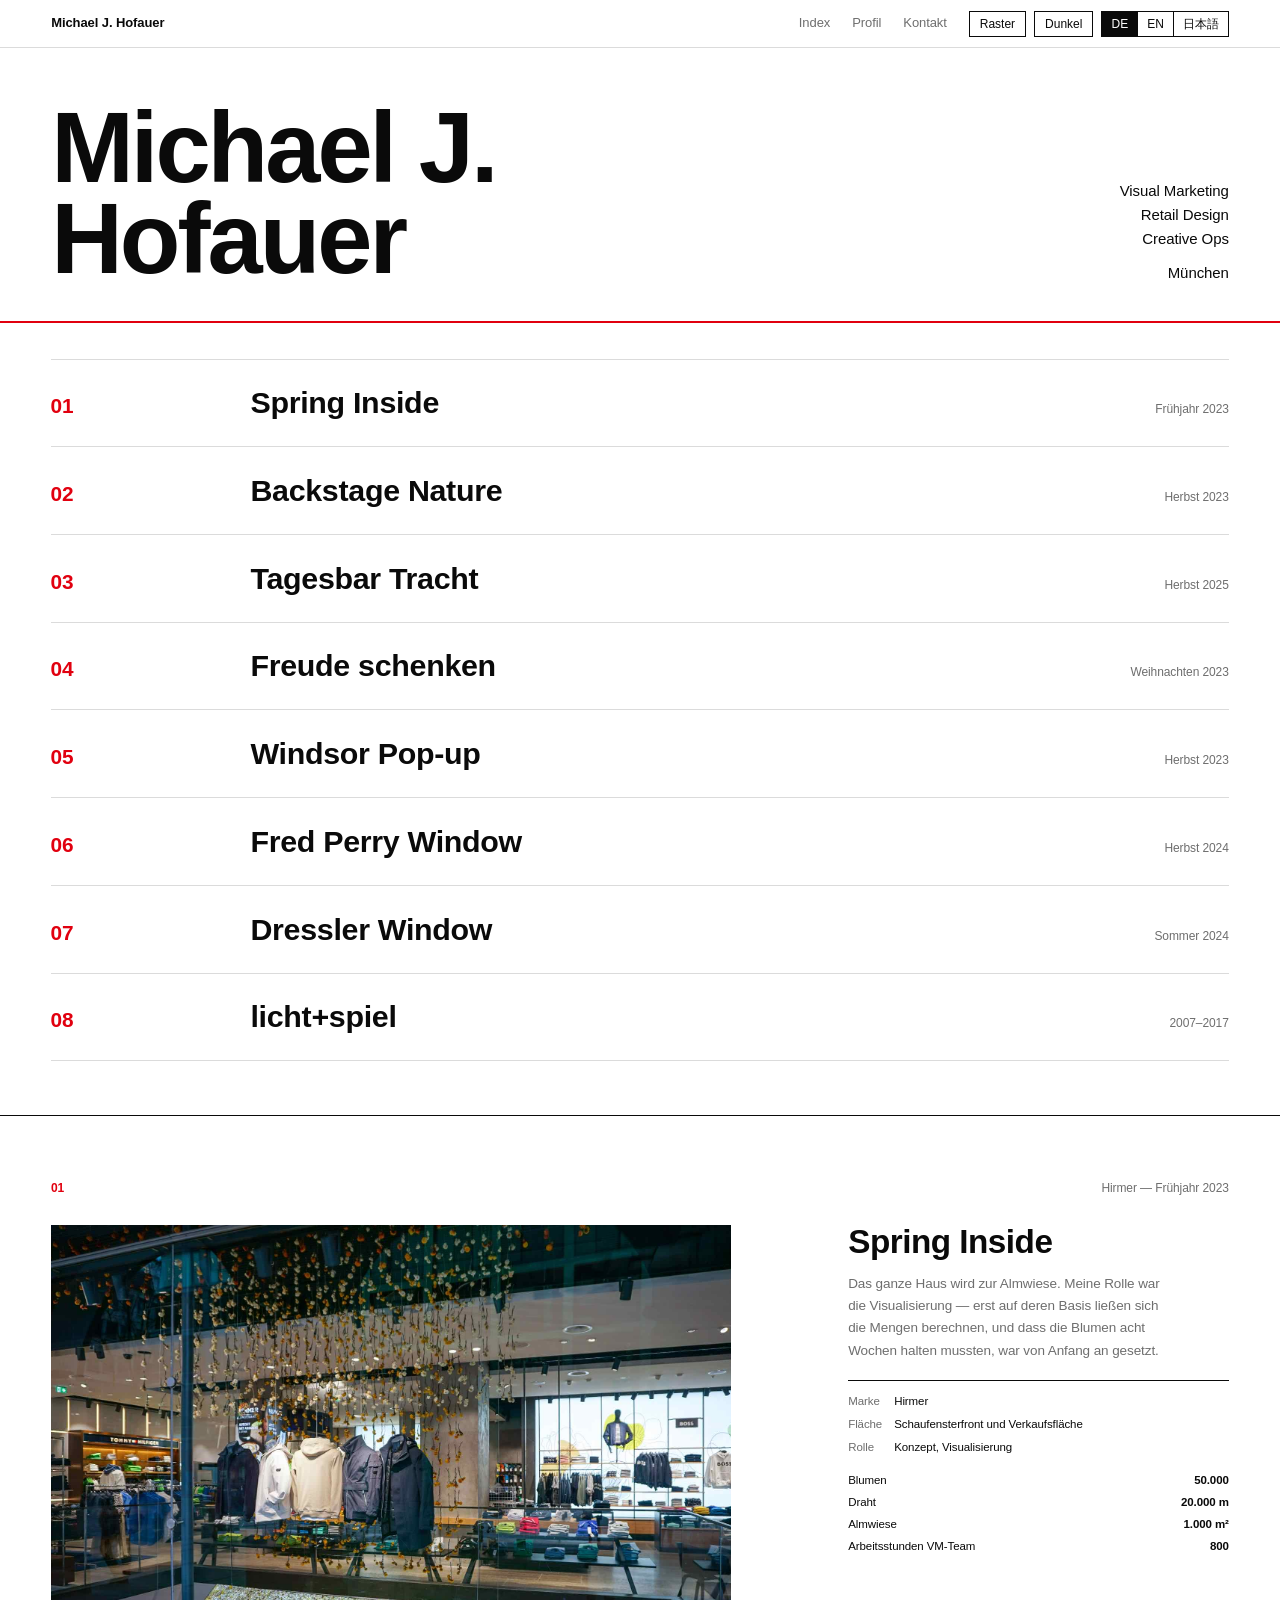
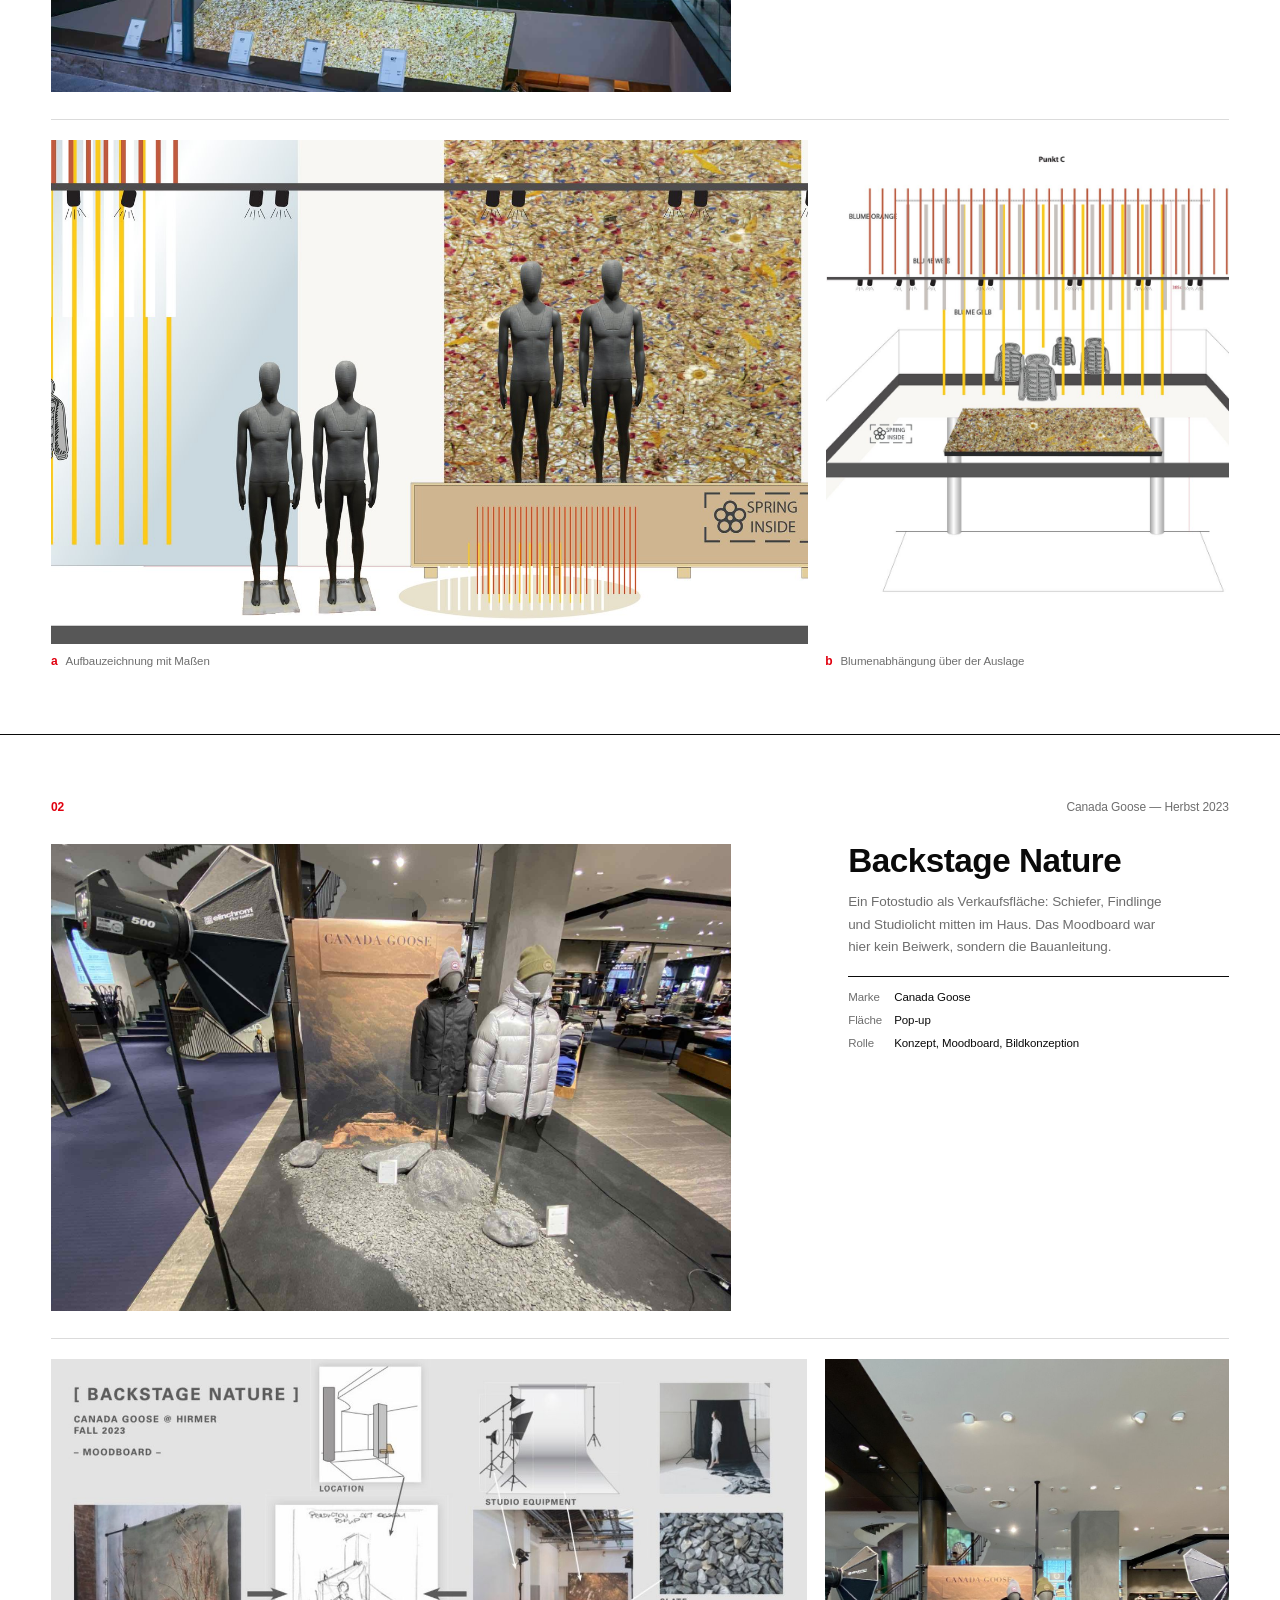
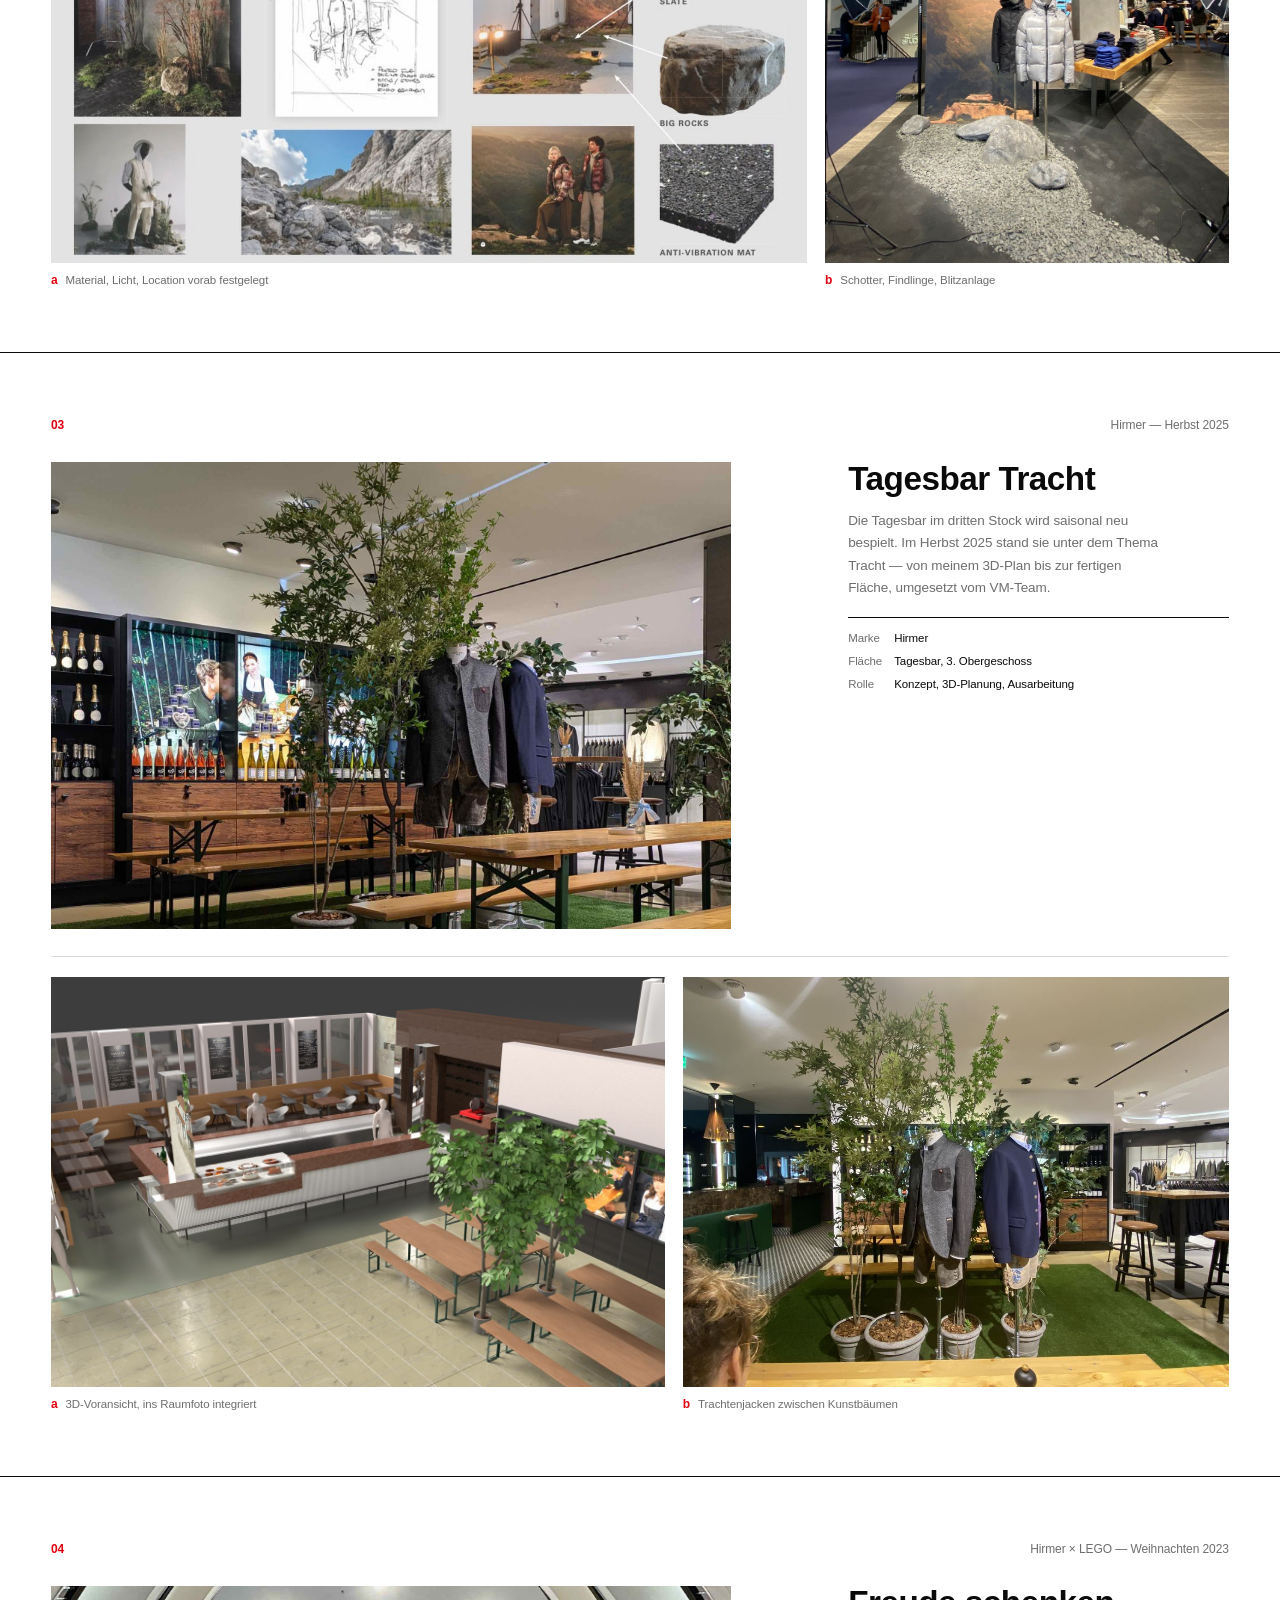
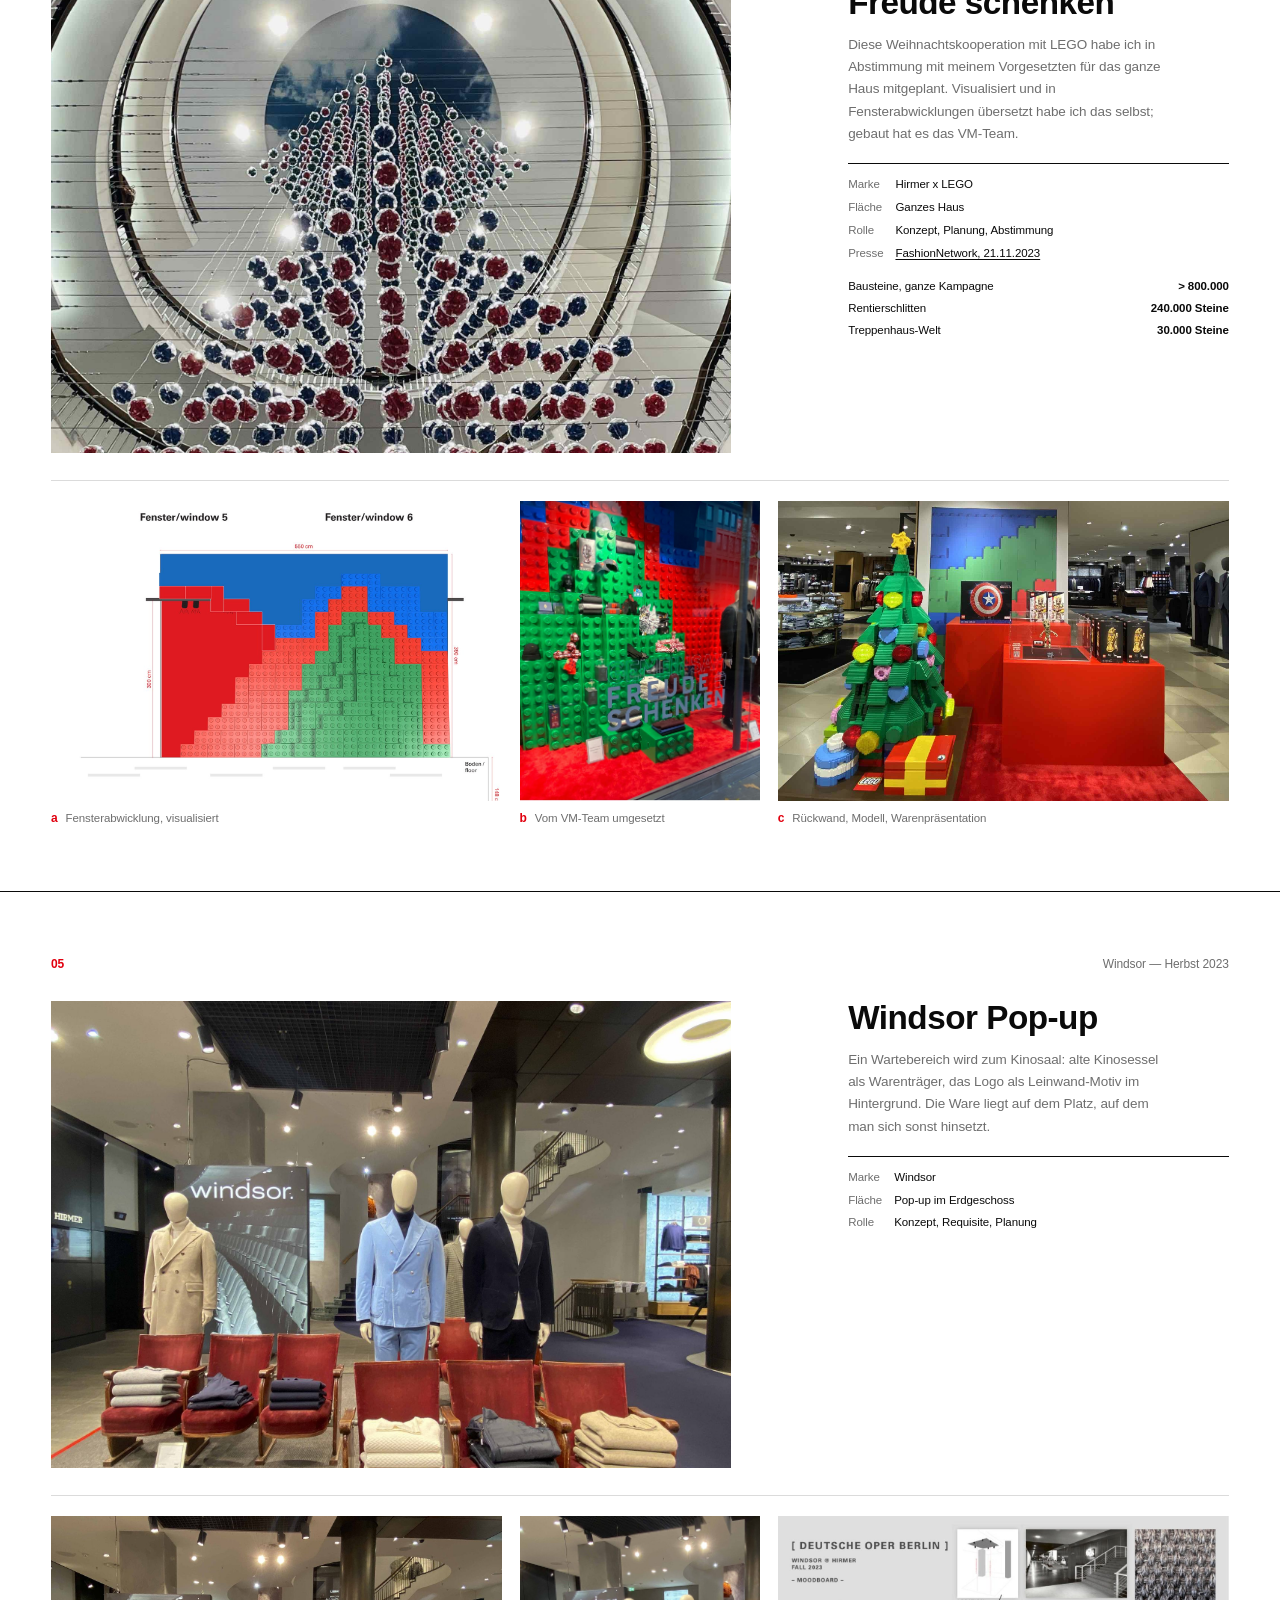
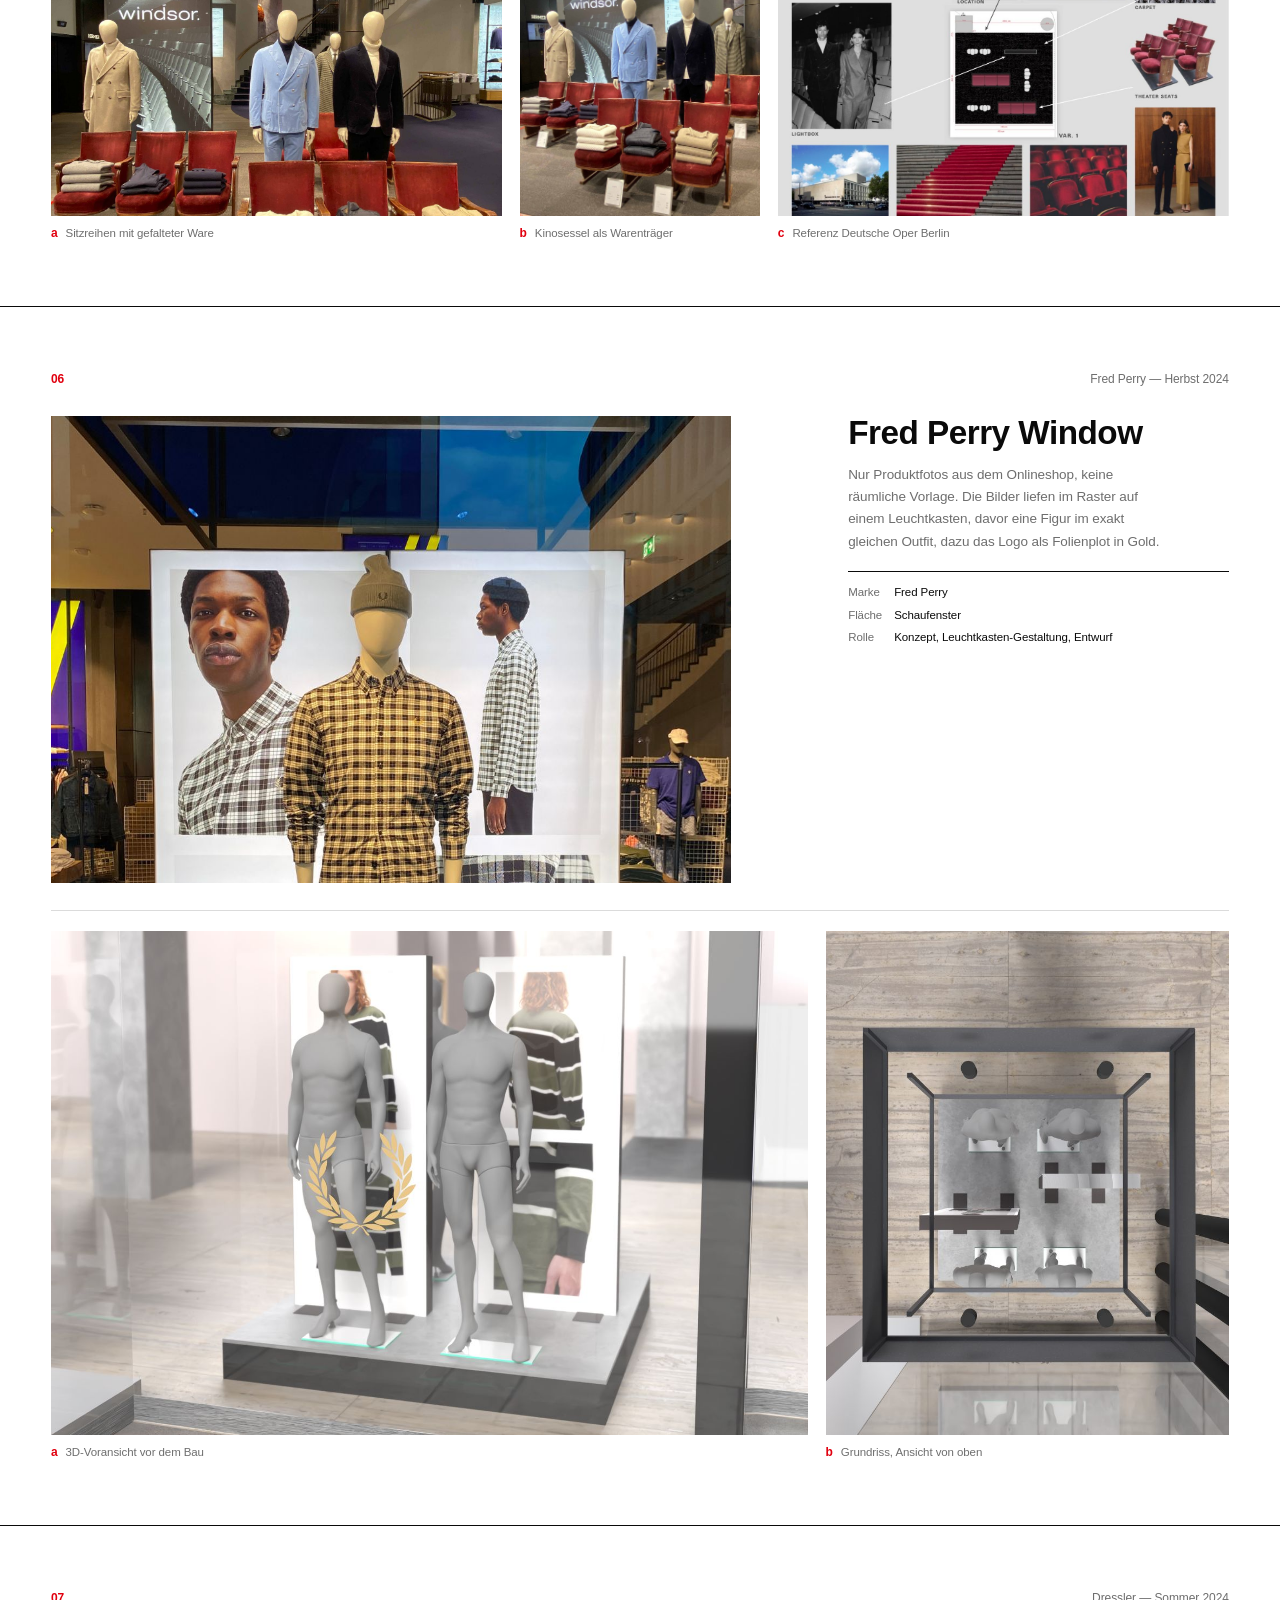
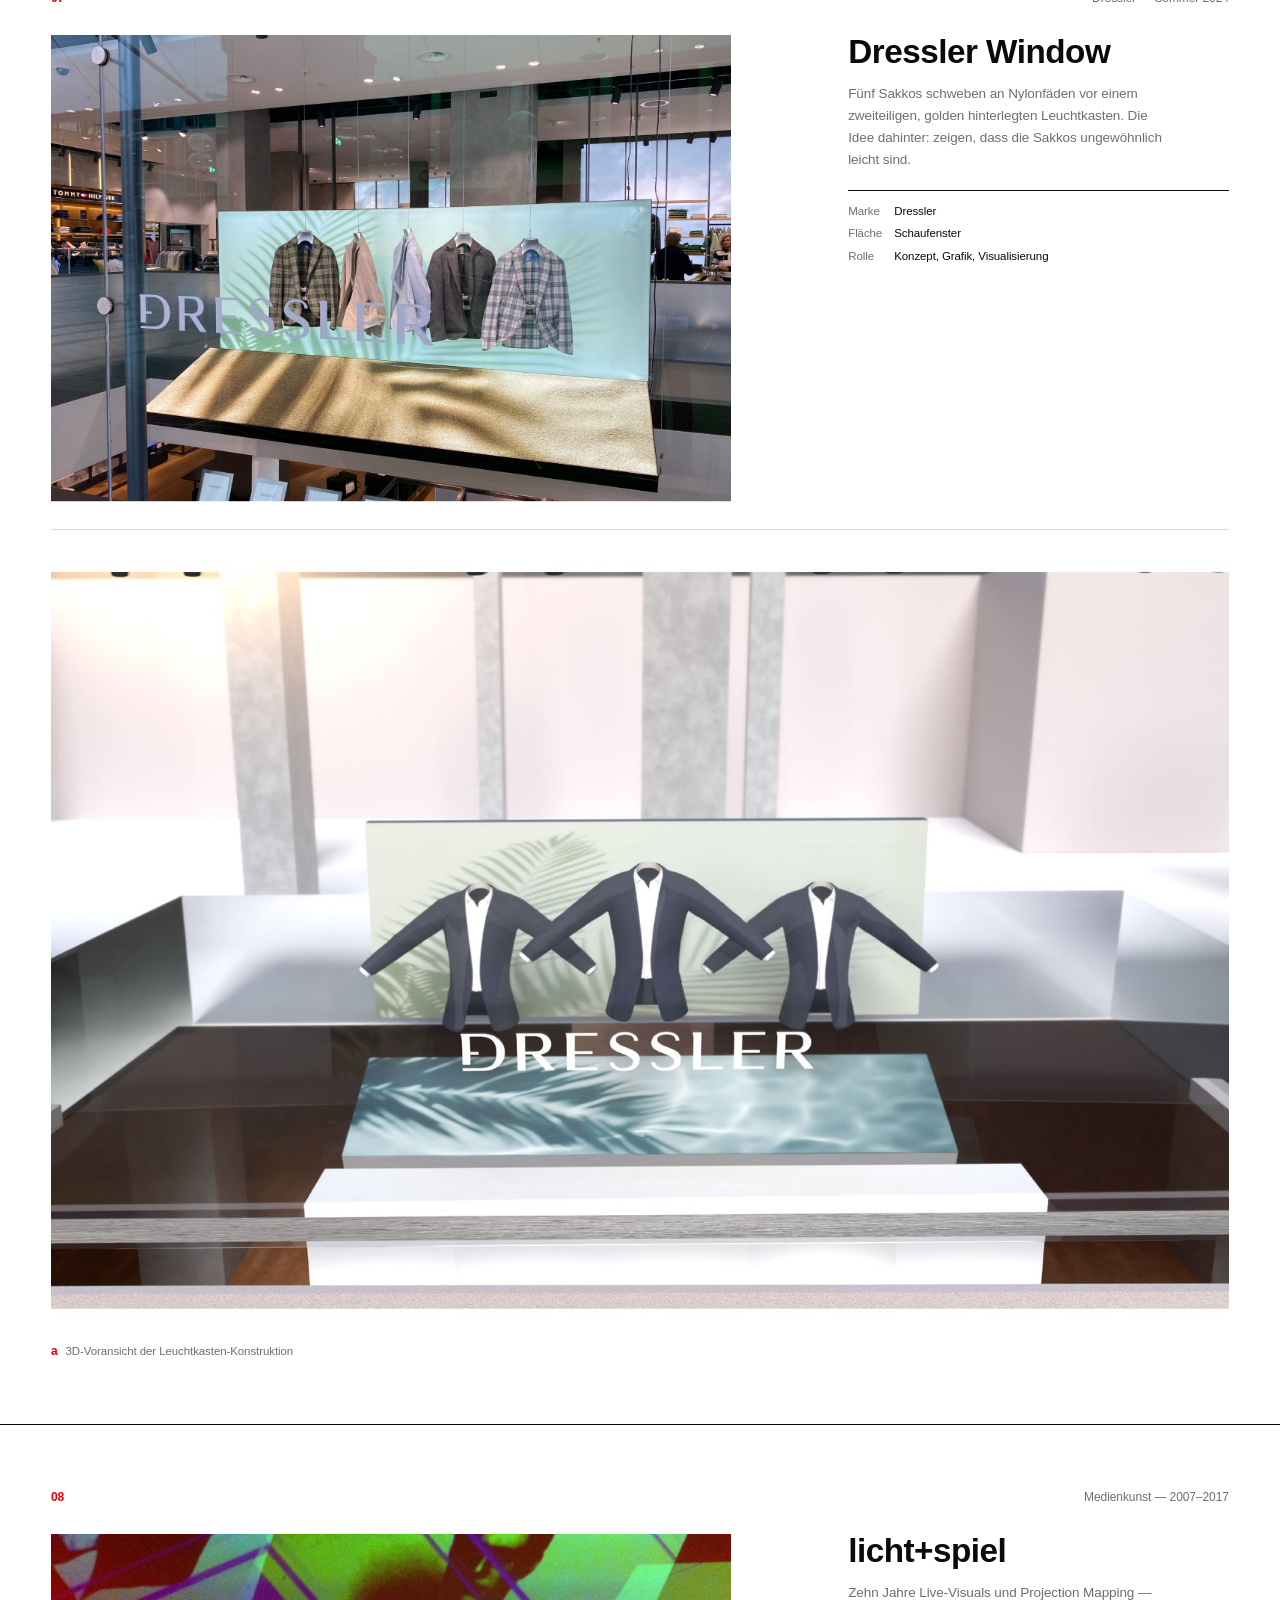
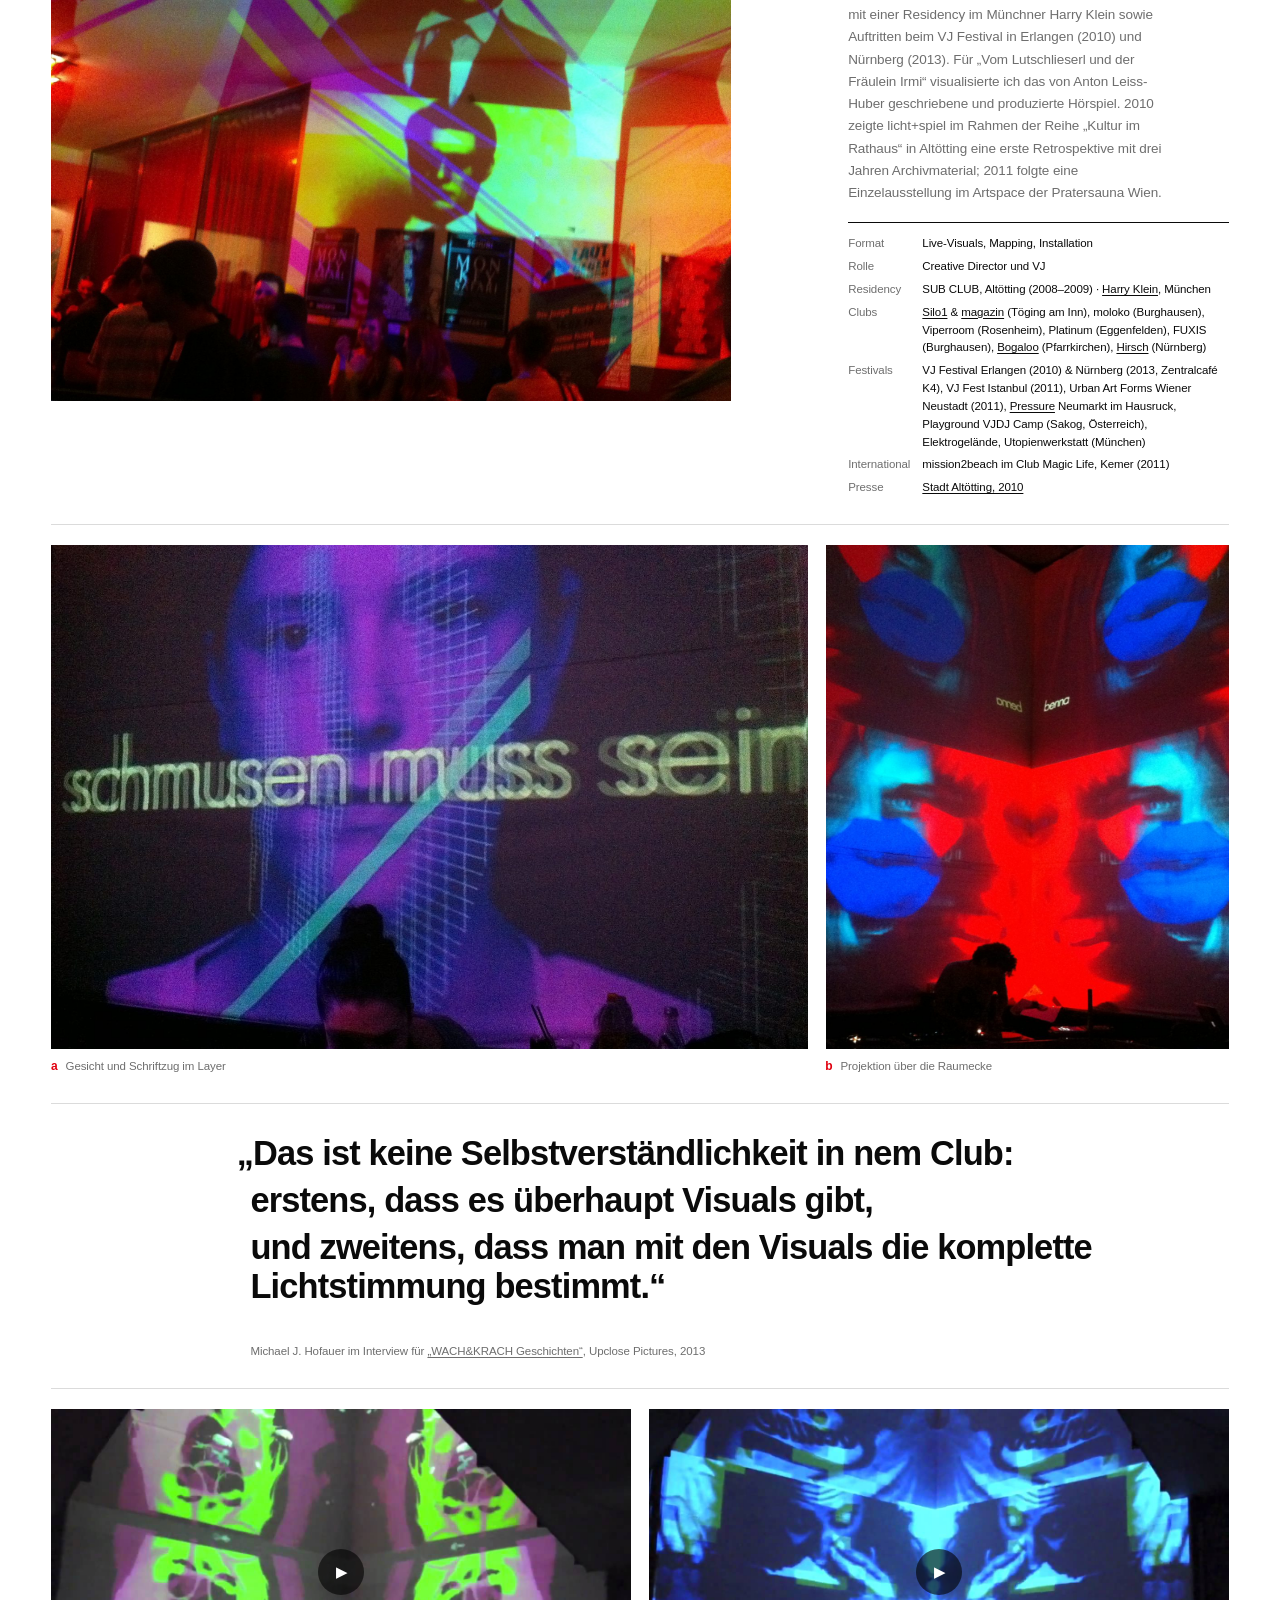
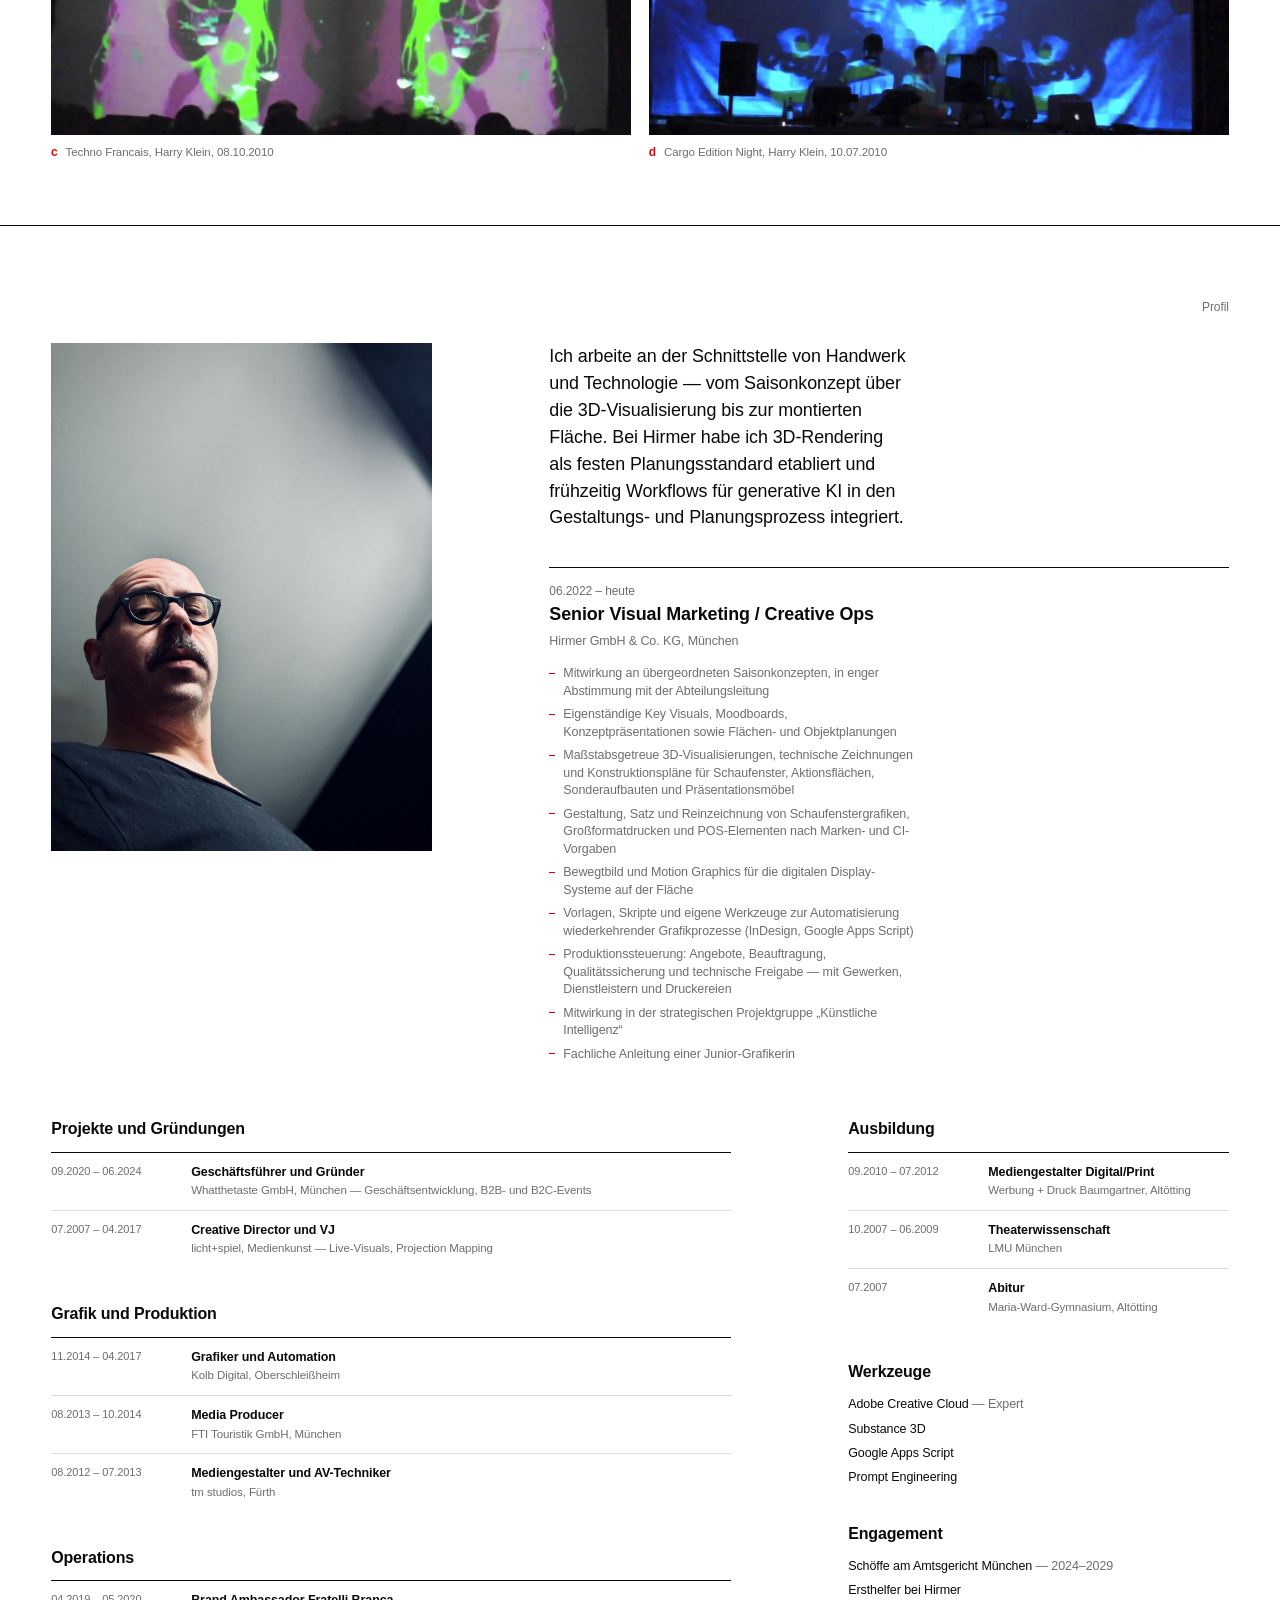
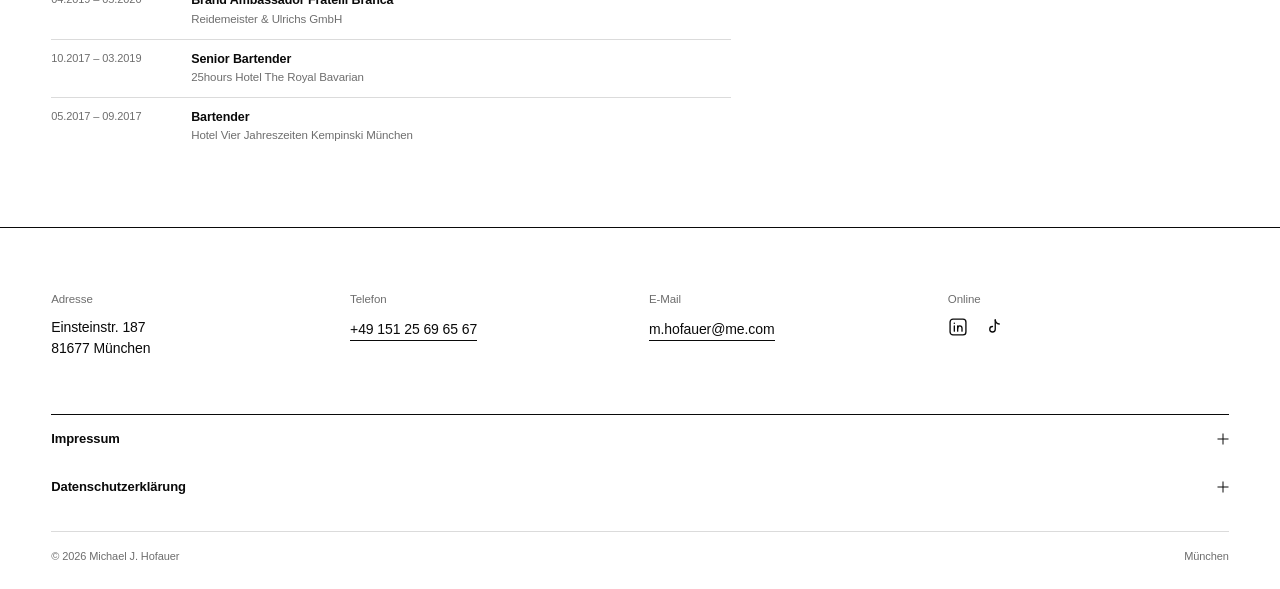
==== commit 1c6523ed: "Pull Quote zwischen Bild- und Videoreihe statt ans Abschnittsende Die Textflaeche steht damit zwisch" ====
--- a/index.html
+++ b/index.html
@@ -621,6 +621,10 @@
     <div class="strip-item n2" style="--ar:0.8"><div class="thumb" style="background:#502342"><img src="images/lichtspiel-mapping.jpg" width="1000" height="1250" alt="Mapping" loading="lazy"></div>
       <div class="label"><span class="letter">b</span><span class="cap" data-i18n="p8.stripB">Projektion über die Raumecke</span></div></div>
   </div>
+  <figure class="pq grid">
+    <blockquote cite="https://youtu.be/WuSsUrdK2cs?t=601"><p><span class="pq-l" data-i18n="p8.quote1">„Das ist keine Selbstverständlichkeit in nem Club:</span><span class="pq-l" data-i18n="p8.quote2">erstens, dass es überhaupt Visuals gibt,</span><span class="pq-l" data-i18n="p8.quote3">und zweitens, dass man mit den Visuals die komplette Lichtstimmung bestimmt.“</span></p></blockquote>
+    <figcaption><span data-i18n="p8.quoteWho">Michael J. Hofauer im Interview für </span><a href="https://youtu.be/WuSsUrdK2cs?t=601" target="_blank" rel="noopener" data-i18n="p8.quoteSrc">„WACH&amp;KRACH Geschichten“</a><span data-i18n="p8.quoteYear">, Upclose Pictures, 2013</span></figcaption>
+  </figure>
   <div class="strip">
     <div class="strip-item n2" style="--ar:1.7778">
       <div class="thumb video-thumb" style="background:#596154" data-video="2O1iceiNoVI" role="button" tabindex="0" aria-label="Video: Techno Francais">
@@ -637,10 +641,6 @@
       <div class="label"><span class="letter">d</span><span class="cap" data-i18n="p8.vid2">Cargo Edition Night, Harry Klein, 10.07.2010</span></div>
     </div>
   </div>
-  <figure class="pq grid">
-    <blockquote cite="https://youtu.be/WuSsUrdK2cs?t=601"><p><span class="pq-l" data-i18n="p8.quote1">„Das ist keine Selbstverständlichkeit in nem Club:</span><span class="pq-l" data-i18n="p8.quote2">erstens, dass es überhaupt Visuals gibt,</span><span class="pq-l" data-i18n="p8.quote3">und zweitens, dass man mit den Visuals die komplette Lichtstimmung bestimmt.“</span></p></blockquote>
-    <figcaption><span data-i18n="p8.quoteWho">Michael J. Hofauer im Interview für </span><a href="https://youtu.be/WuSsUrdK2cs?t=601" target="_blank" rel="noopener" data-i18n="p8.quoteSrc">„WACH&amp;KRACH Geschichten“</a><span data-i18n="p8.quoteYear">, Upclose Pictures, 2013</span></figcaption>
-  </figure>
 </section>
 
 <!-- ========================= PROFIL ========================= -->
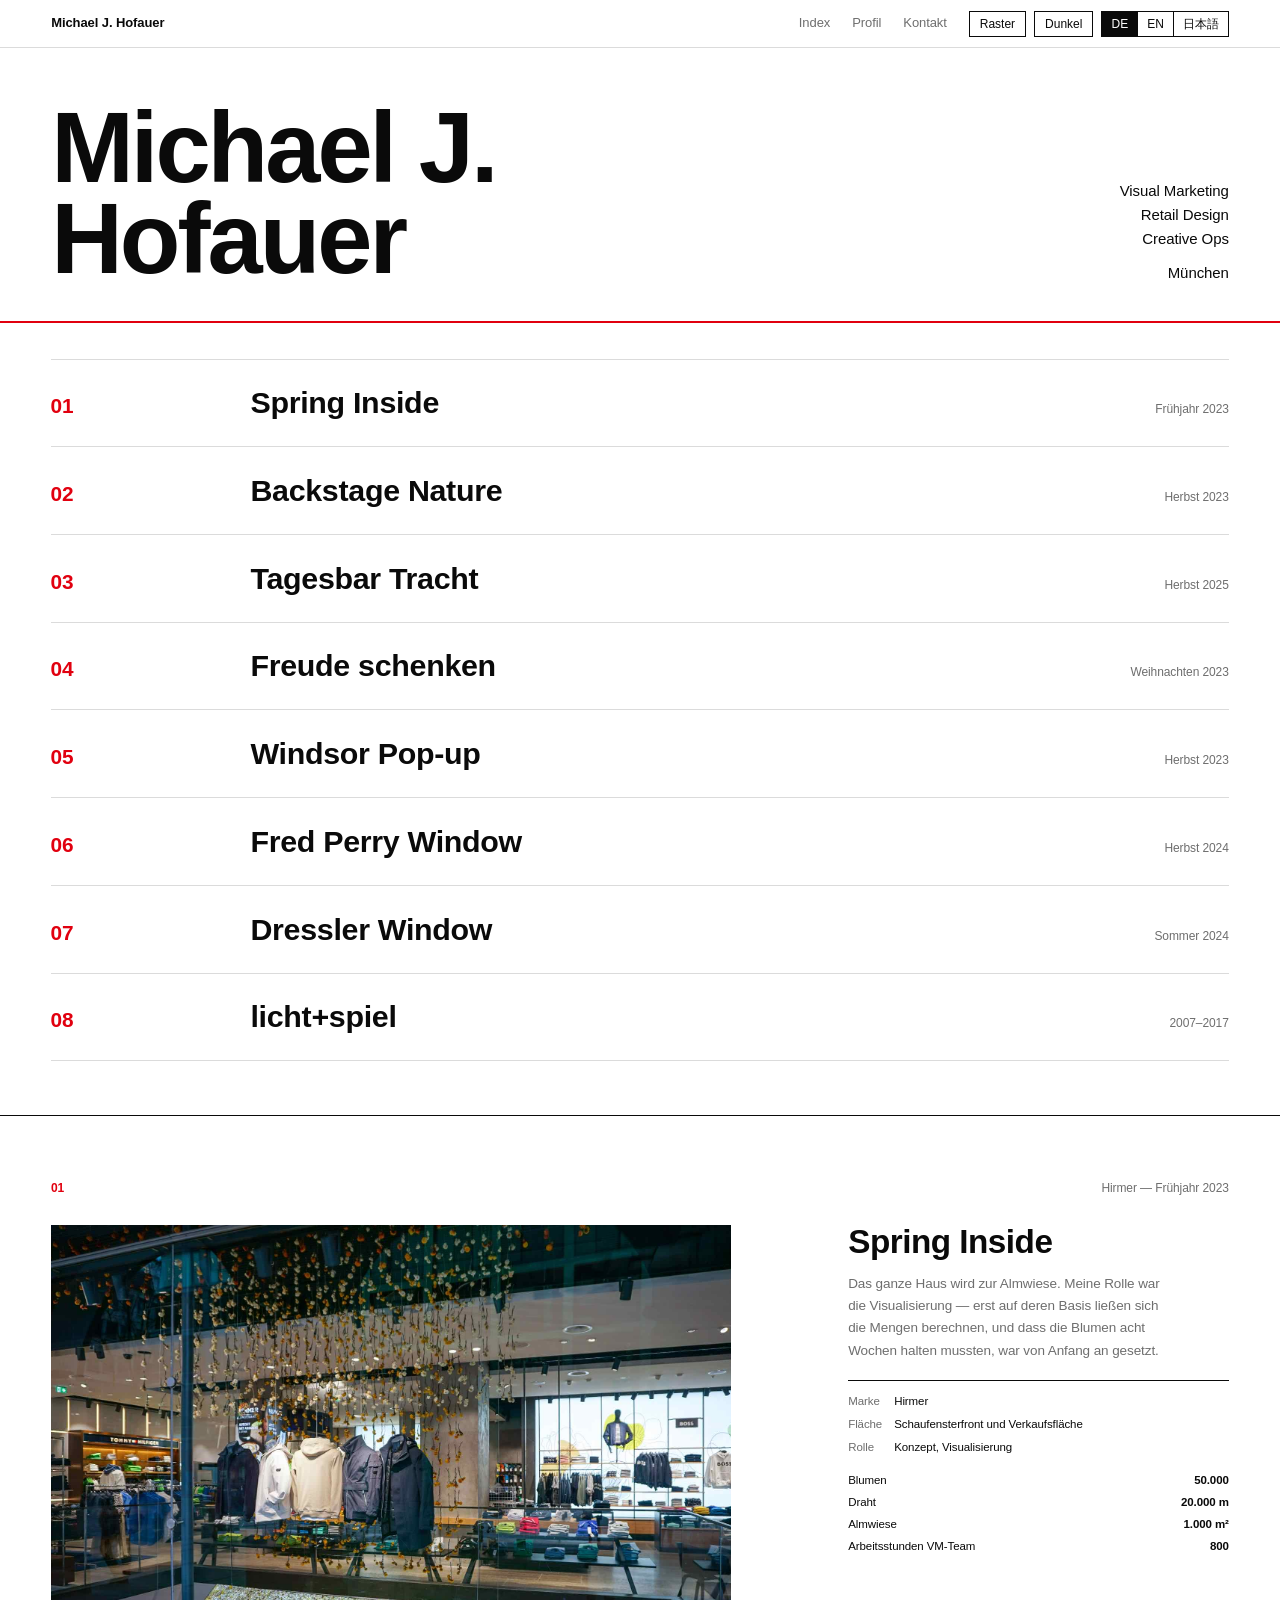
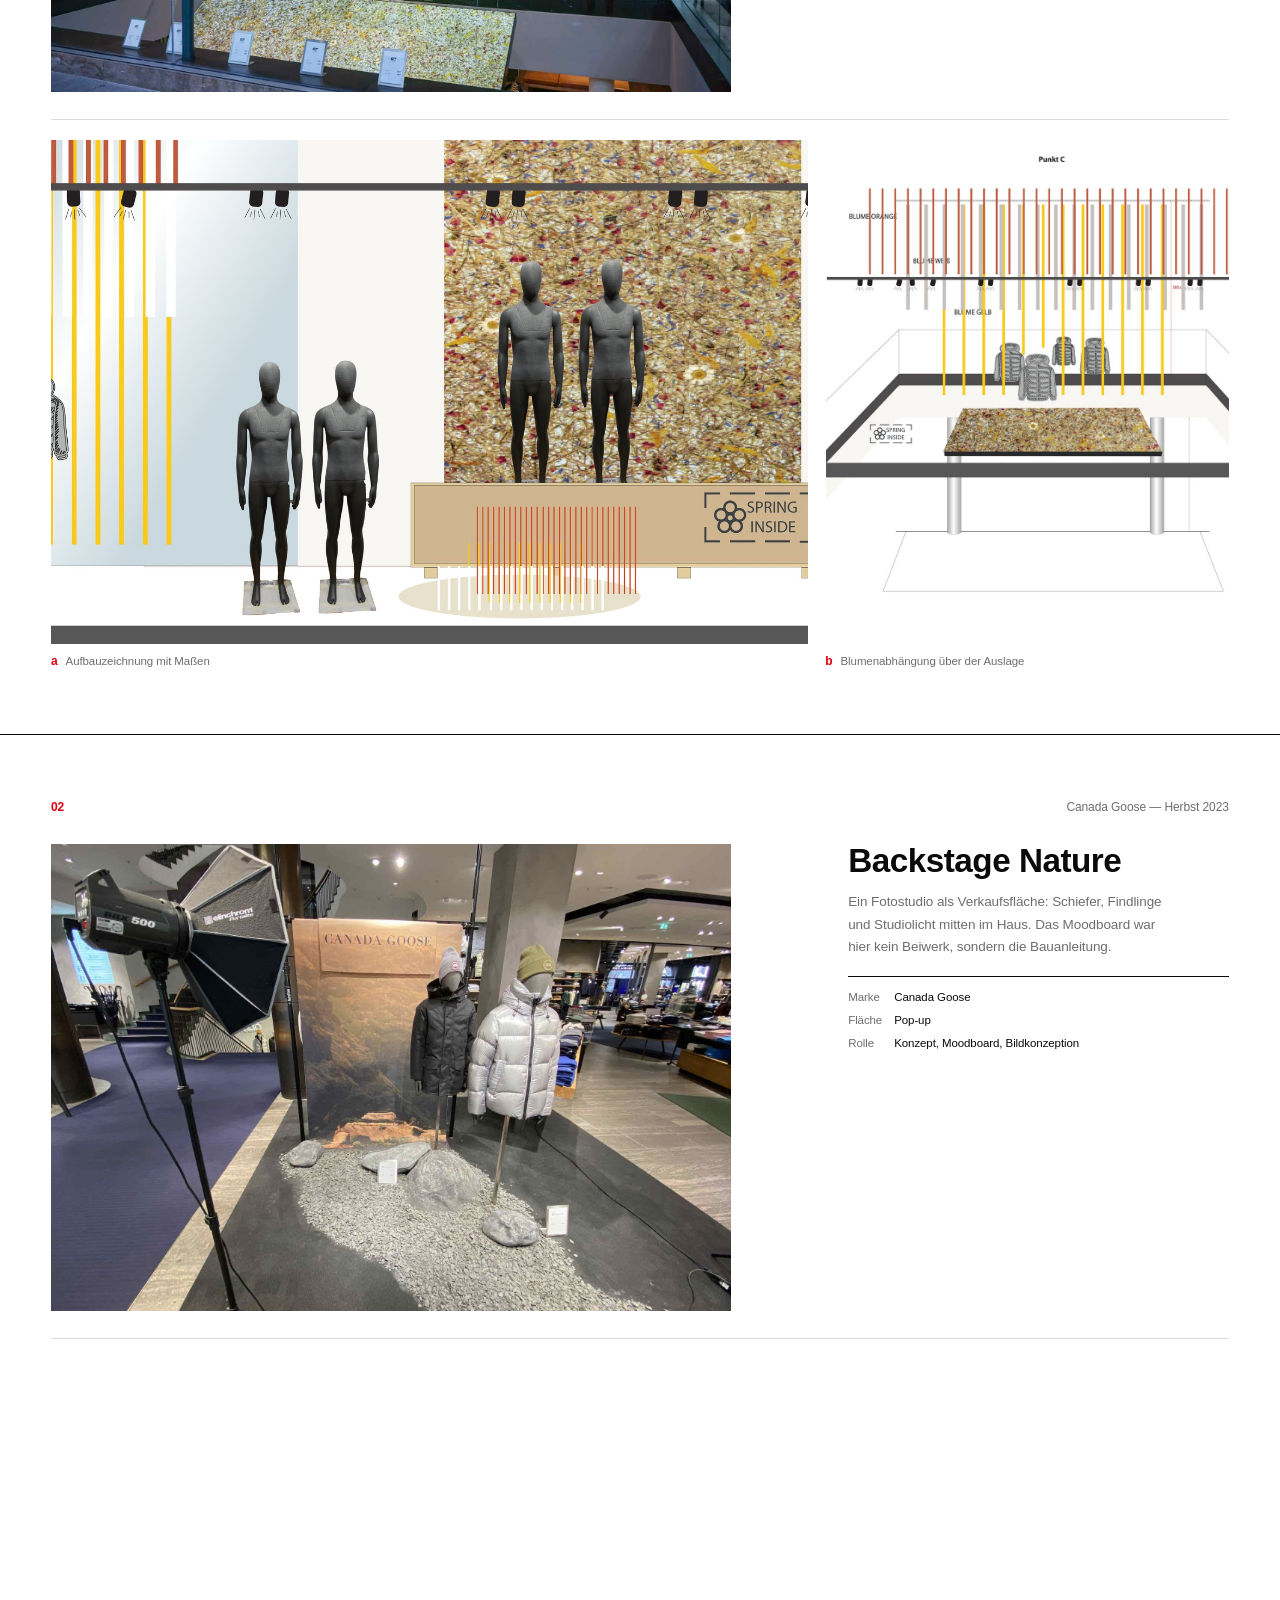
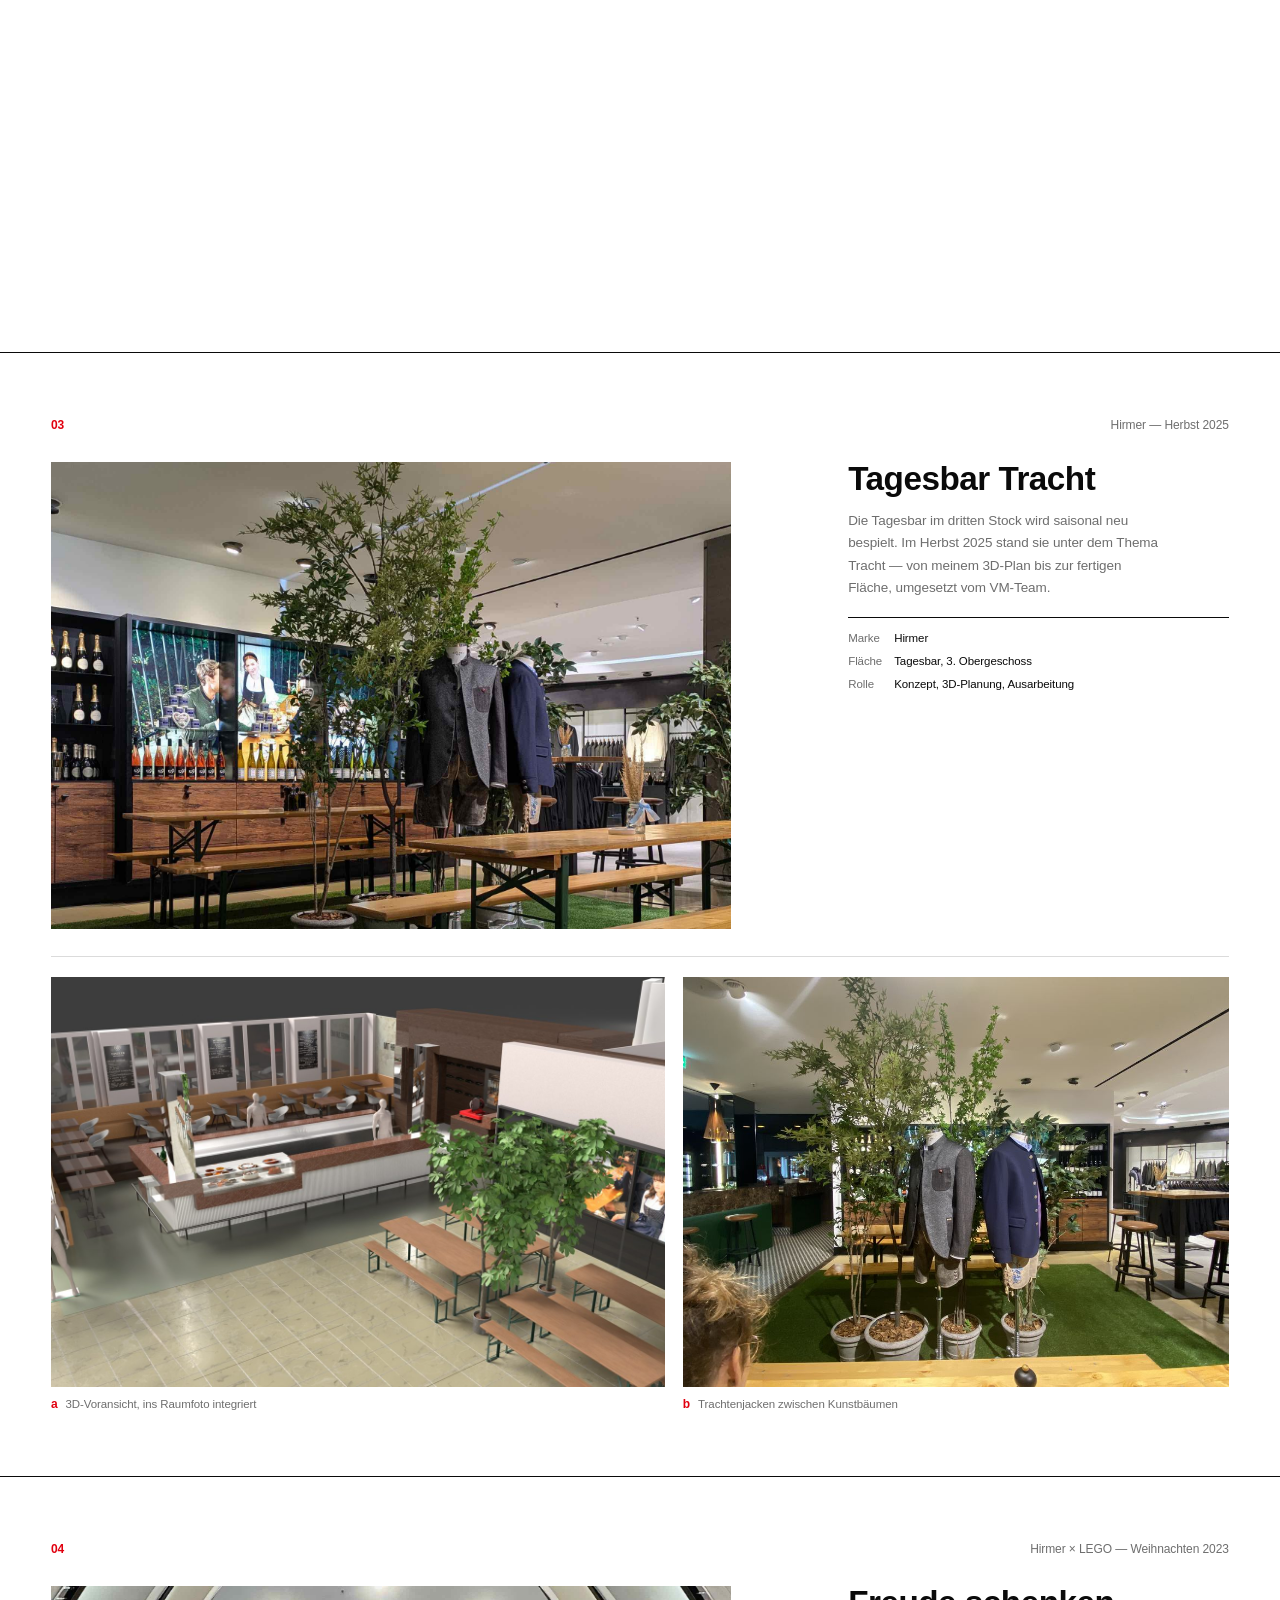
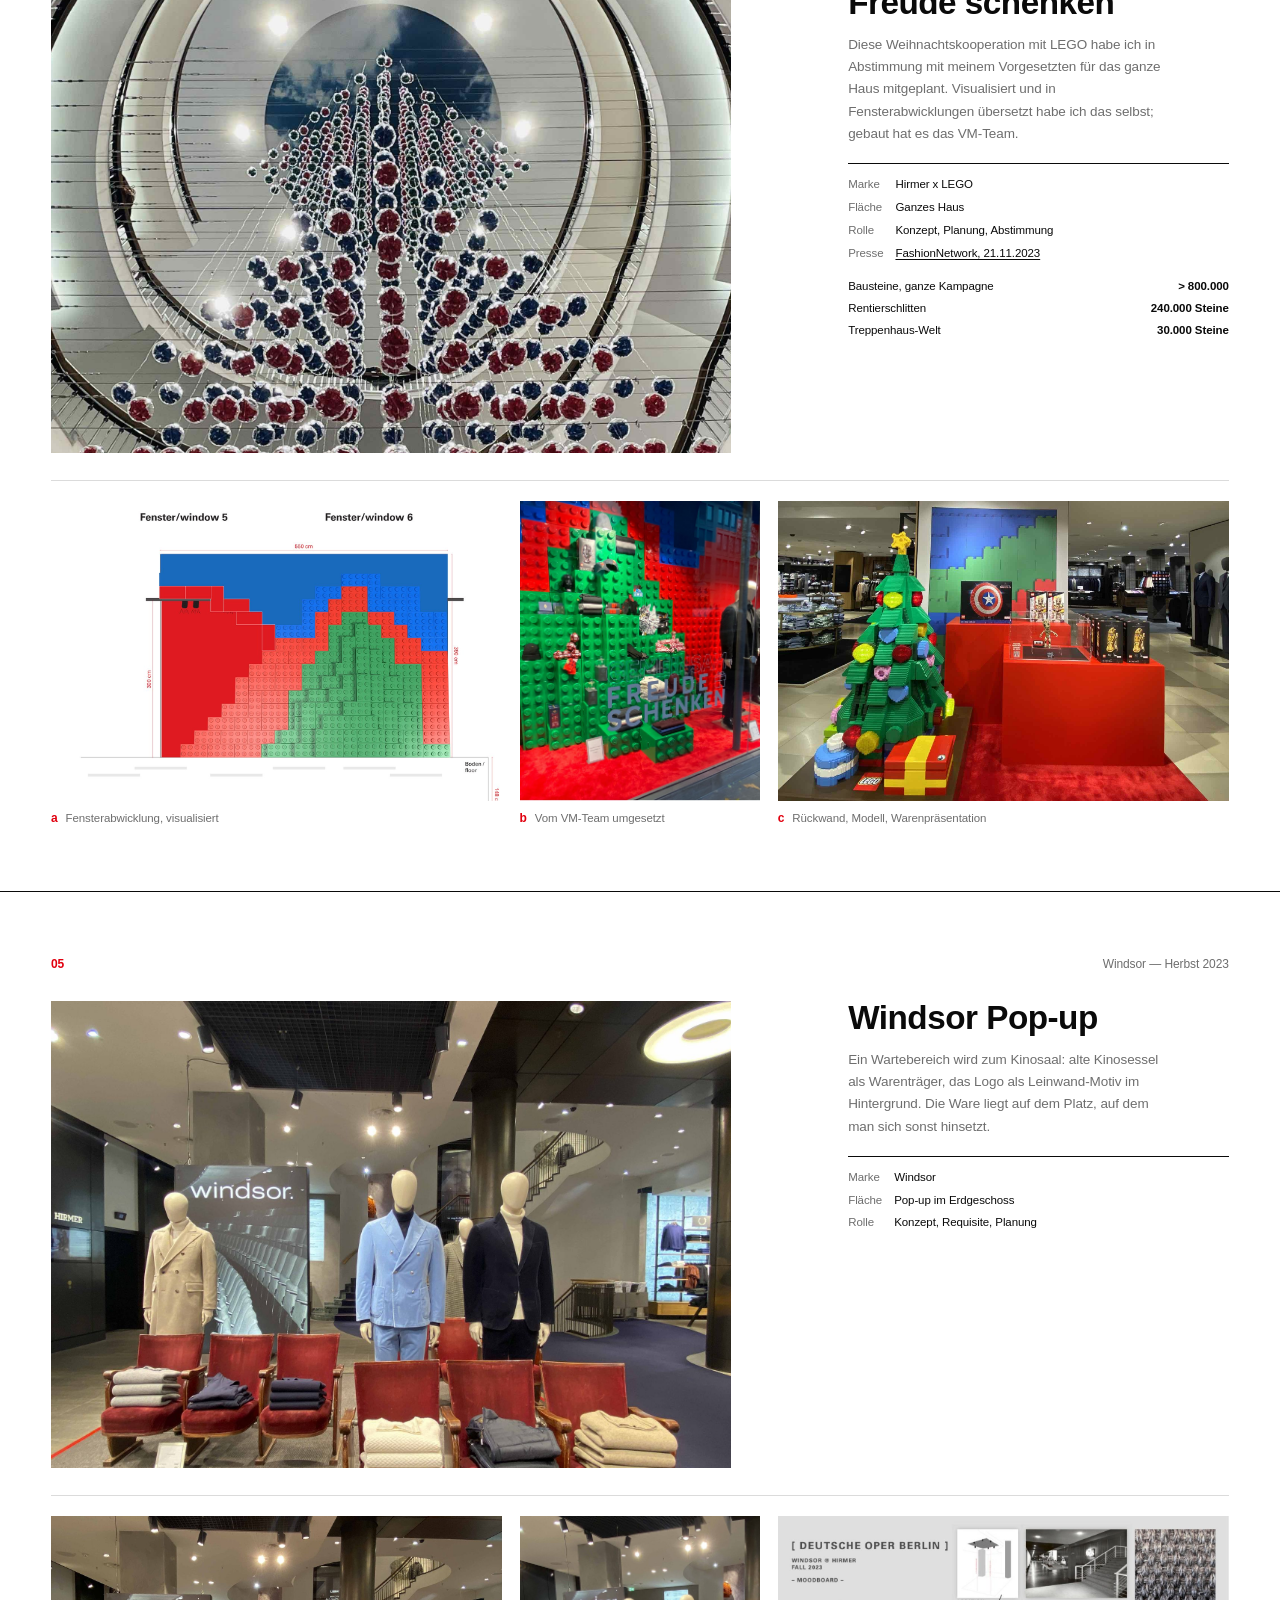
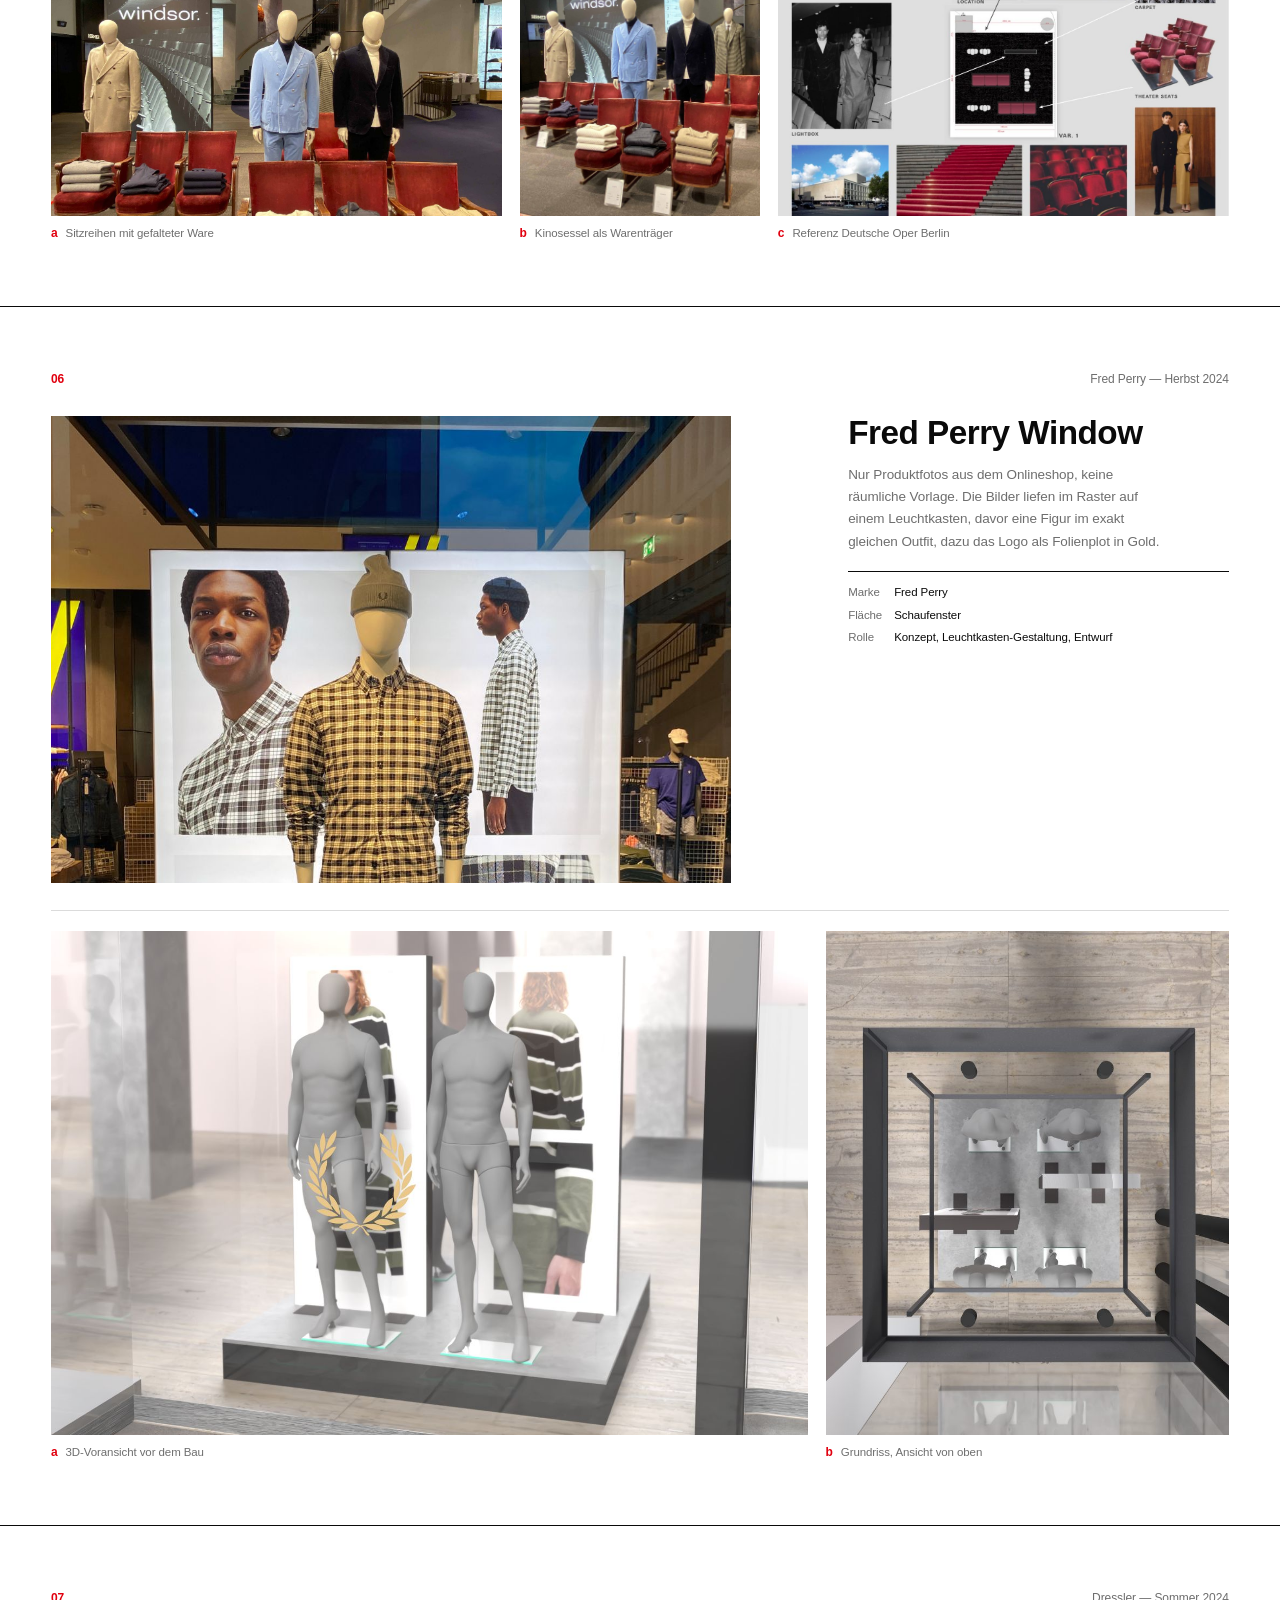
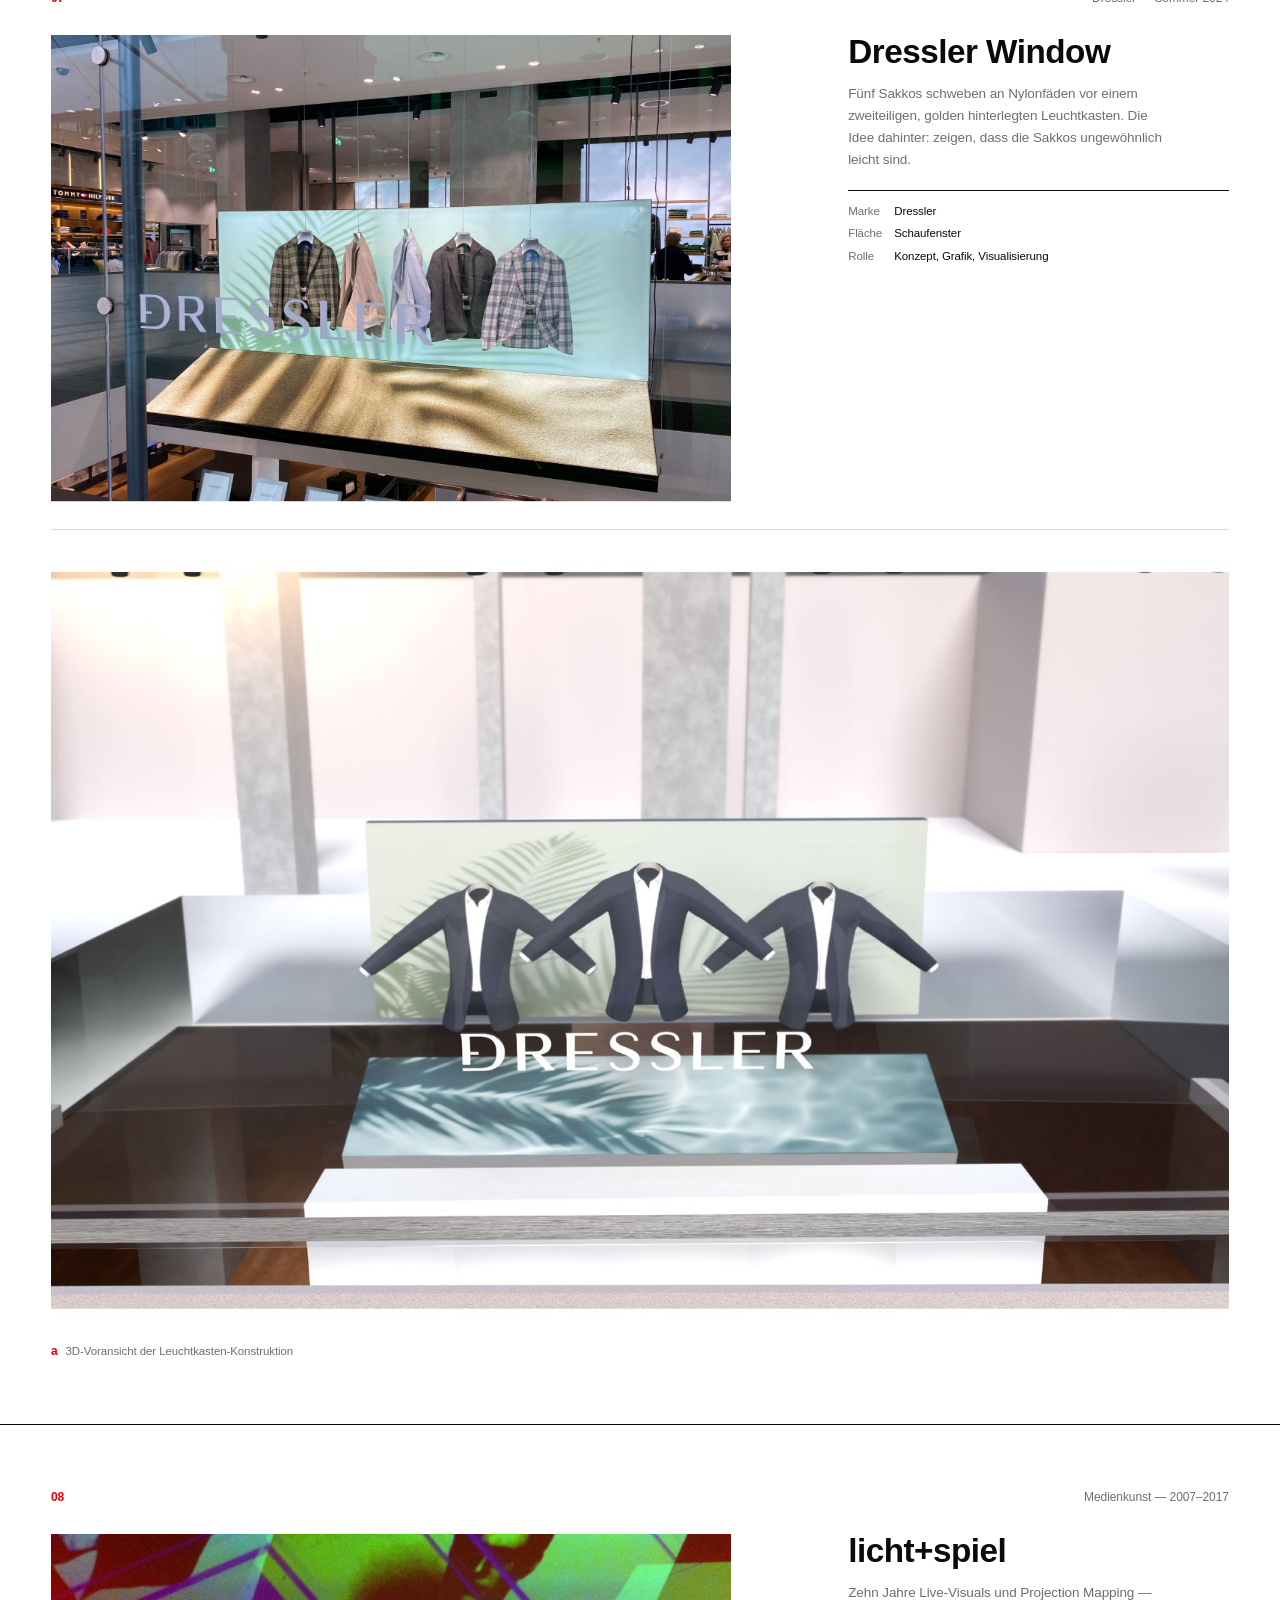
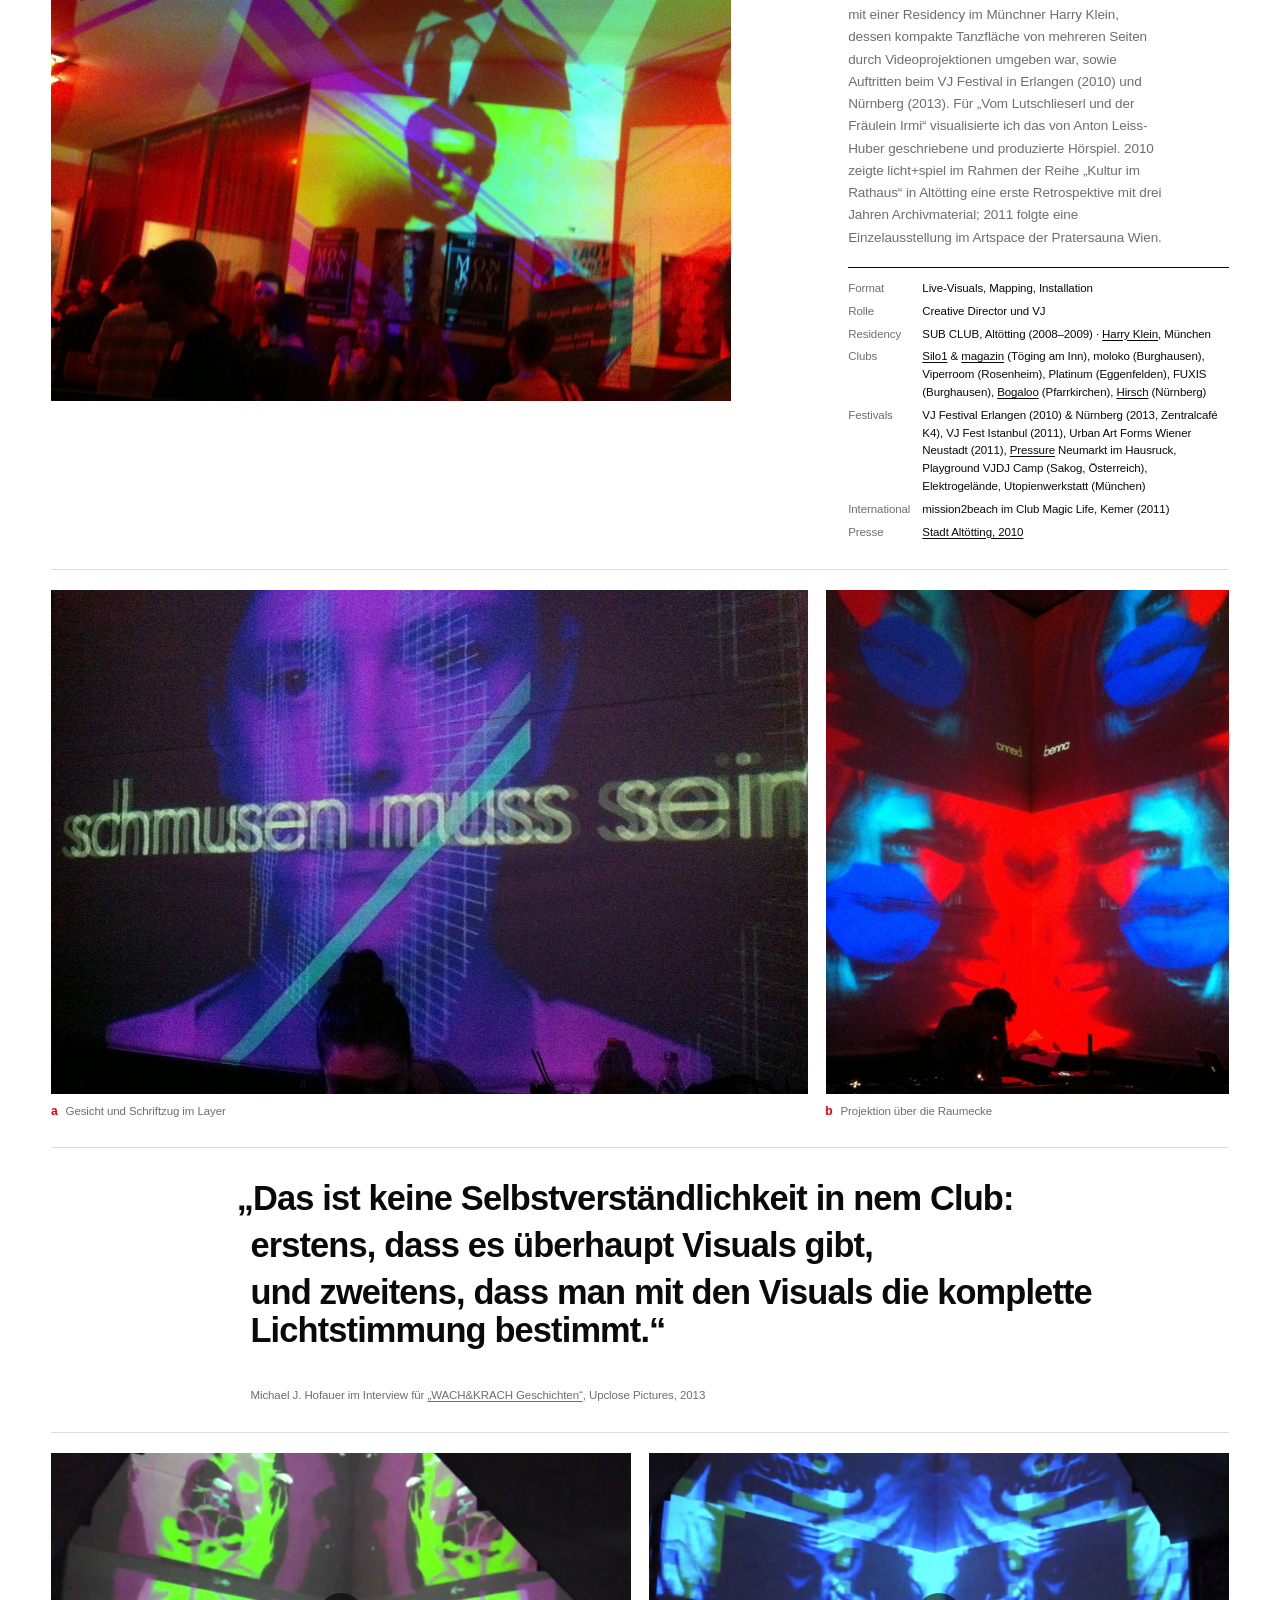
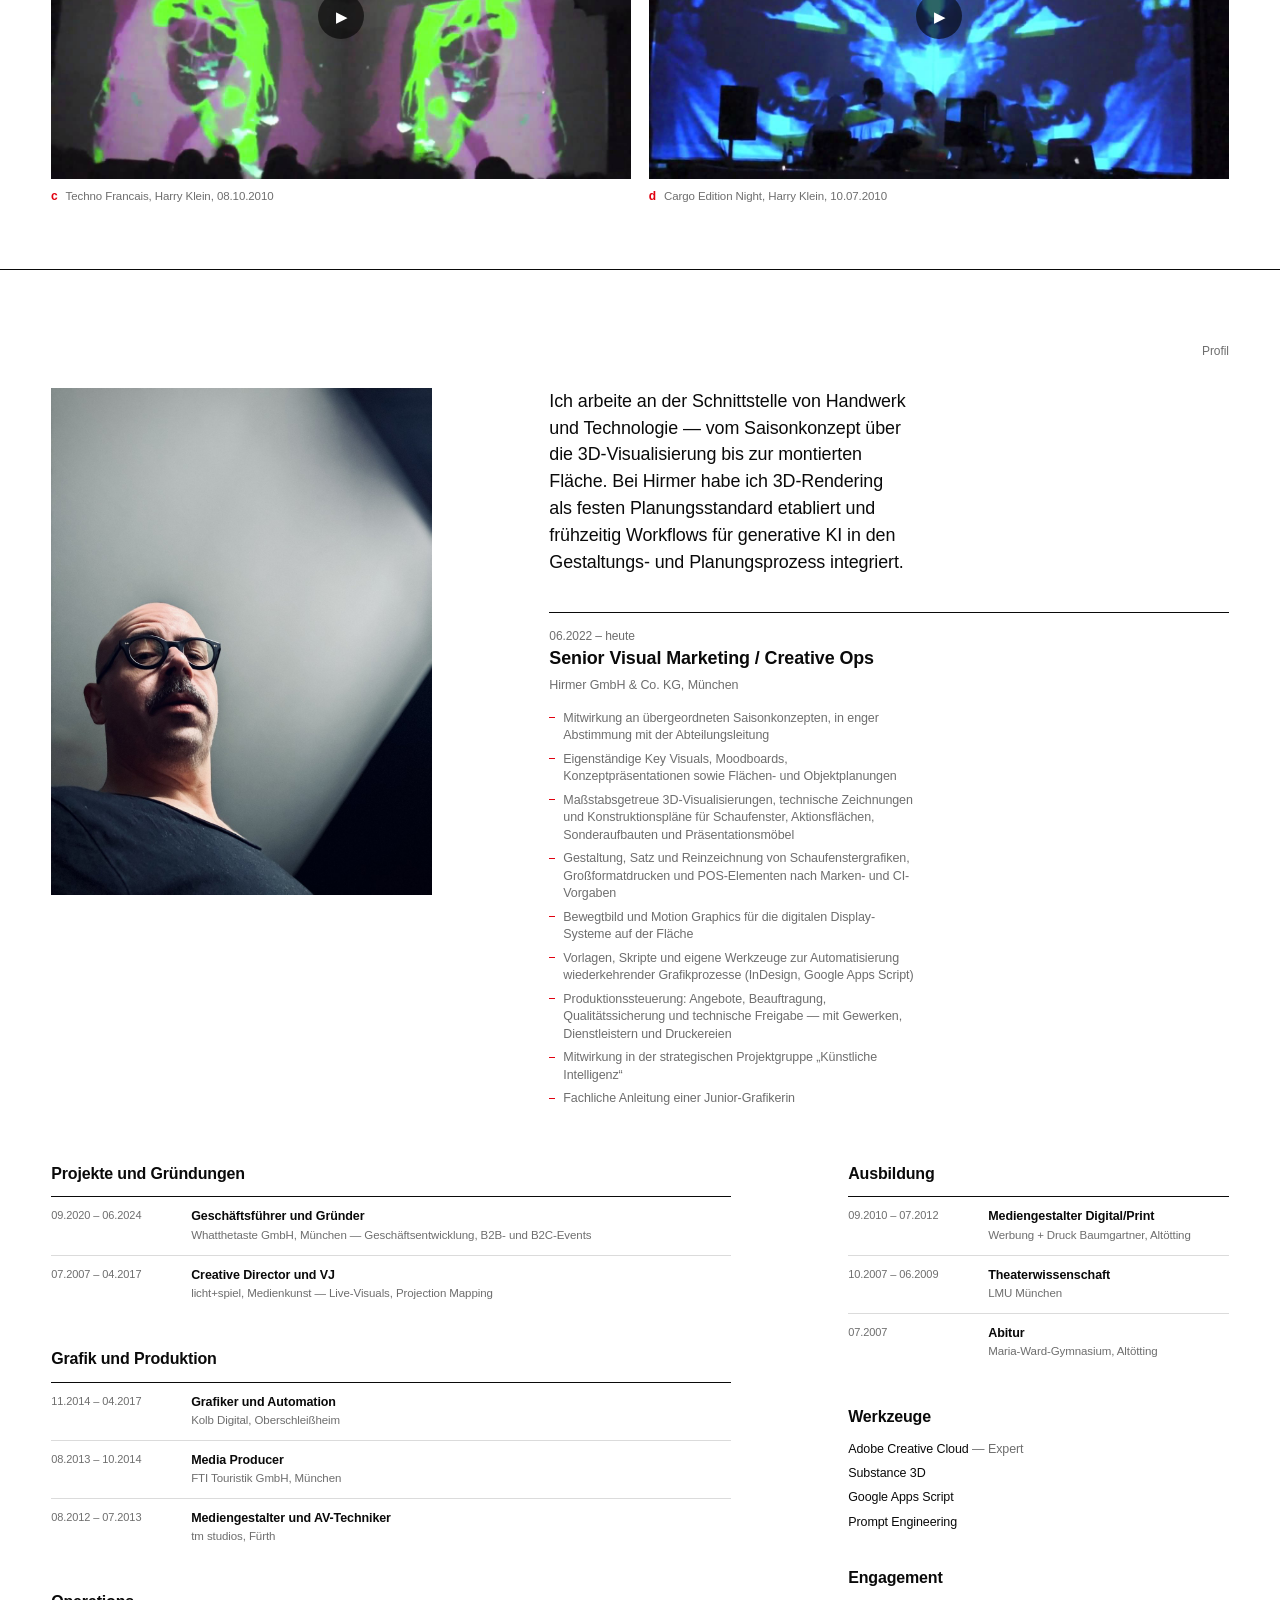
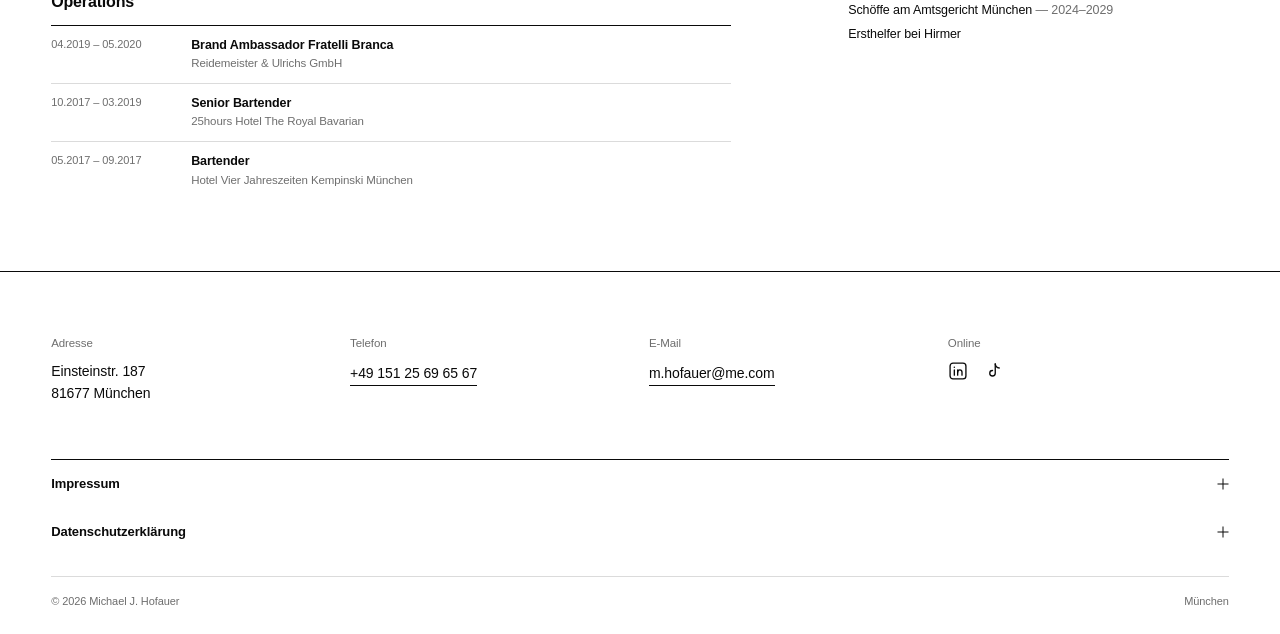
==== commit 466a9128: "Projektionskonzept des Harry Klein im licht+spiel-Text ergaenzen Das Zitat sagt "keine Selbstverstae" ====
--- a/index.html
+++ b/index.html
@@ -603,7 +603,7 @@
     <div class="p-image" style="background:#6e492e"><img src="images/lichtspiel-hero.jpg" width="2000" height="1250" alt="licht+spiel" loading="lazy"></div>
     <div class="p-data">
       <h3>licht+spiel</h3>
-      <p class="body-sec" data-i18n="p8.desc">Zehn Jahre Live-Visuals und Projection Mapping — mit einer Residency im Münchner Harry Klein sowie Auftritten beim VJ Festival in Erlangen (2010) und Nürnberg (2013). Für „Vom Lutschlieserl und der Fräulein Irmi“ visualisierte ich das von Anton Leiss-Huber geschriebene und produzierte Hörspiel. 2010 zeigte licht+spiel im Rahmen der Reihe „Kultur im Rathaus“ in Altötting eine erste Retrospektive mit drei Jahren Archivmaterial; 2011 folgte eine Einzelausstellung im Artspace der Pratersauna Wien.</p>
+      <p class="body-sec" data-i18n="p8.desc">Zehn Jahre Live-Visuals und Projection Mapping — mit einer Residency im Münchner Harry Klein, dessen kompakte Tanzfläche von mehreren Seiten durch Videoprojektionen umgeben war, sowie Auftritten beim VJ Festival in Erlangen (2010) und Nürnberg (2013). Für „Vom Lutschlieserl und der Fräulein Irmi“ visualisierte ich das von Anton Leiss-Huber geschriebene und produzierte Hörspiel. 2010 zeigte licht+spiel im Rahmen der Reihe „Kultur im Rathaus“ in Altötting eine erste Retrospektive mit drei Jahren Archivmaterial; 2011 folgte eine Einzelausstellung im Artspace der Pratersauna Wien.</p>
       <dl class="p-facts">
         <dt data-i18n="lbl.format">Format</dt><dd data-i18n="p8.format">Live-Visuals, Mapping, Installation</dd>
         <dt data-i18n="lbl.rolle">Rolle</dt><dd data-i18n="p8.rolle">Creative Director und VJ</dd>
@@ -1021,7 +1021,7 @@
       "p7.rolle": "コンセプト、グラフィック、ビジュアライゼーション",
       "p7.stripA": "ライトボックス構造の3Dプレビュー",
       "p8.kicker": "メディアアート — 2007–2017",
-      "p8.desc": "ライブビジュアルとプロジェクションマッピングの十年。ミュンヘンのHarry Kleinでのレジデンシーに加え、エアランゲン（2010年）とニュルンベルク（2013年）のVJ Festivalに出演。『Vom Lutschlieserl und der Fräulein Irmi』では、Anton Leiss-Huberが脚本・制作したラジオドラマにビジュアルをつけた。2010年にはアルトエッティングの「Kultur im Rathaus」の一環として、三年分のアーカイブによる最初の回顧展を開催。2011年にはウィーンのPratersauna Artspaceで個展。",
+      "p8.desc": "ライブビジュアルとプロジェクションマッピングの十年。コンパクトなフロアが複数の面から映像投影に囲まれていたミュンヘンのHarry Kleinでのレジデンシーに加え、エアランゲン（2010年）とニュルンベルク（2013年）のVJ Festivalに出演。『Vom Lutschlieserl und der Fräulein Irmi』では、Anton Leiss-Huberが脚本・制作したラジオドラマにビジュアルをつけた。2010年にはアルトエッティングの「Kultur im Rathaus」の一環として、三年分のアーカイブによる最初の回顧展を開催。2011年にはウィーンのPratersauna Artspaceで個展。",
       "p8.format": "ライブビジュアル、マッピング、インスタレーション",
       "p8.rolle": "クリエイティブディレクター／VJ",
       "p8.presseVal": "アルトエッティング市、2010年",
@@ -1182,7 +1182,7 @@
       "p7.stripA":"3D preview of the lightbox construction",
 
       "p8.kicker":"Media art — 2007–2017",
-      "p8.desc":"Ten years of live visuals and projection mapping — with a residency at Munich’s Harry Klein plus performances at the VJ Festival in Erlangen (2010) and Nuremberg (2013). For “Vom Lutschlieserl und der Fräulein Irmi” I created the visuals for the radio play written and produced by Anton Leiss-Huber. In 2010, licht+spiel presented a first retrospective with three years of archive material as part of the “Kultur im Rathaus” series in Altötting; in 2011 followed a solo exhibition at the Pratersauna Vienna Artspace.",
+      "p8.desc":"Ten years of live visuals and projection mapping — with a residency at Munich’s Harry Klein, whose compact dance floor was surrounded by video projections on several sides, plus performances at the VJ Festival in Erlangen (2010) and Nuremberg (2013). For “Vom Lutschlieserl und der Fräulein Irmi” I created the visuals for the radio play written and produced by Anton Leiss-Huber. In 2010, licht+spiel presented a first retrospective with three years of archive material as part of the “Kultur im Rathaus” series in Altötting; in 2011 followed a solo exhibition at the Pratersauna Vienna Artspace.",
       "p8.format":"Live visuals, mapping, installation", "p8.rolle":"Creative director and VJ",
       "p8.presseVal":"City of Altötting, 2010",
       "p8.quote1":"“It’s not a given in a club:",
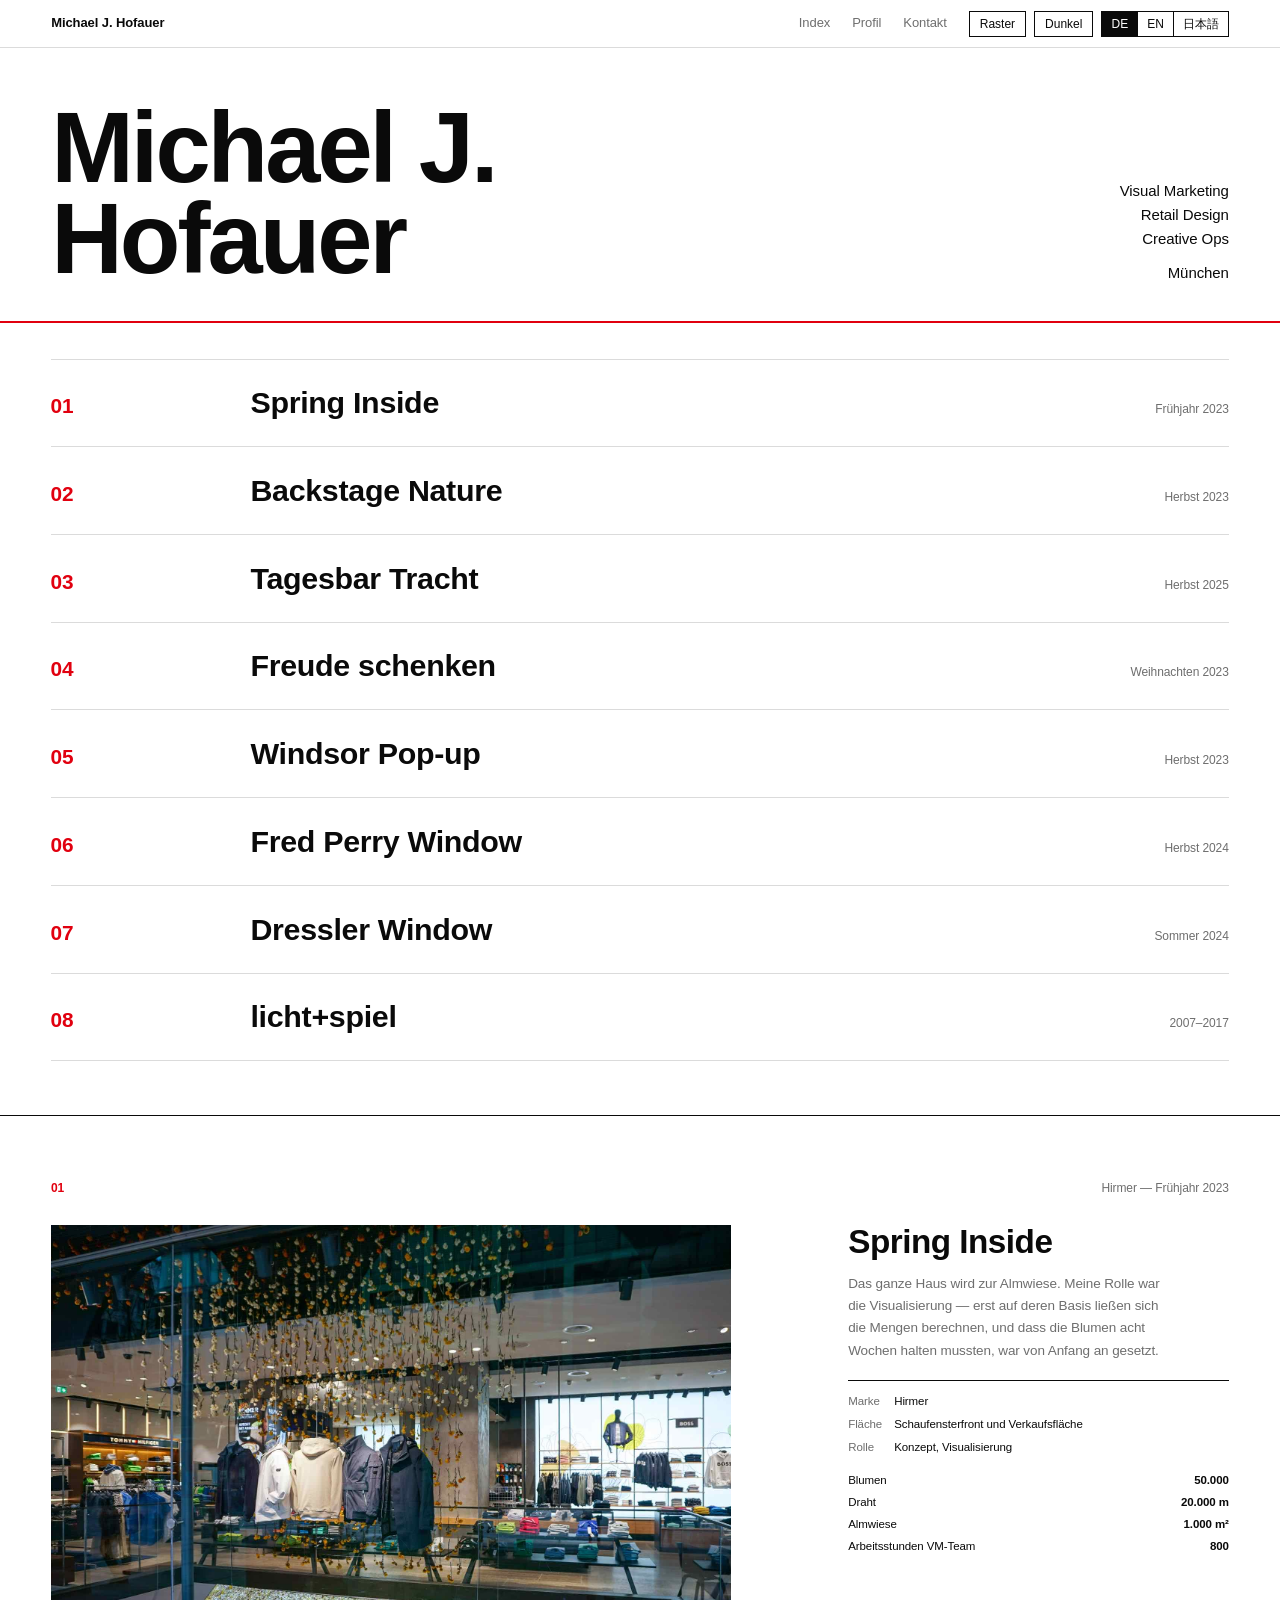
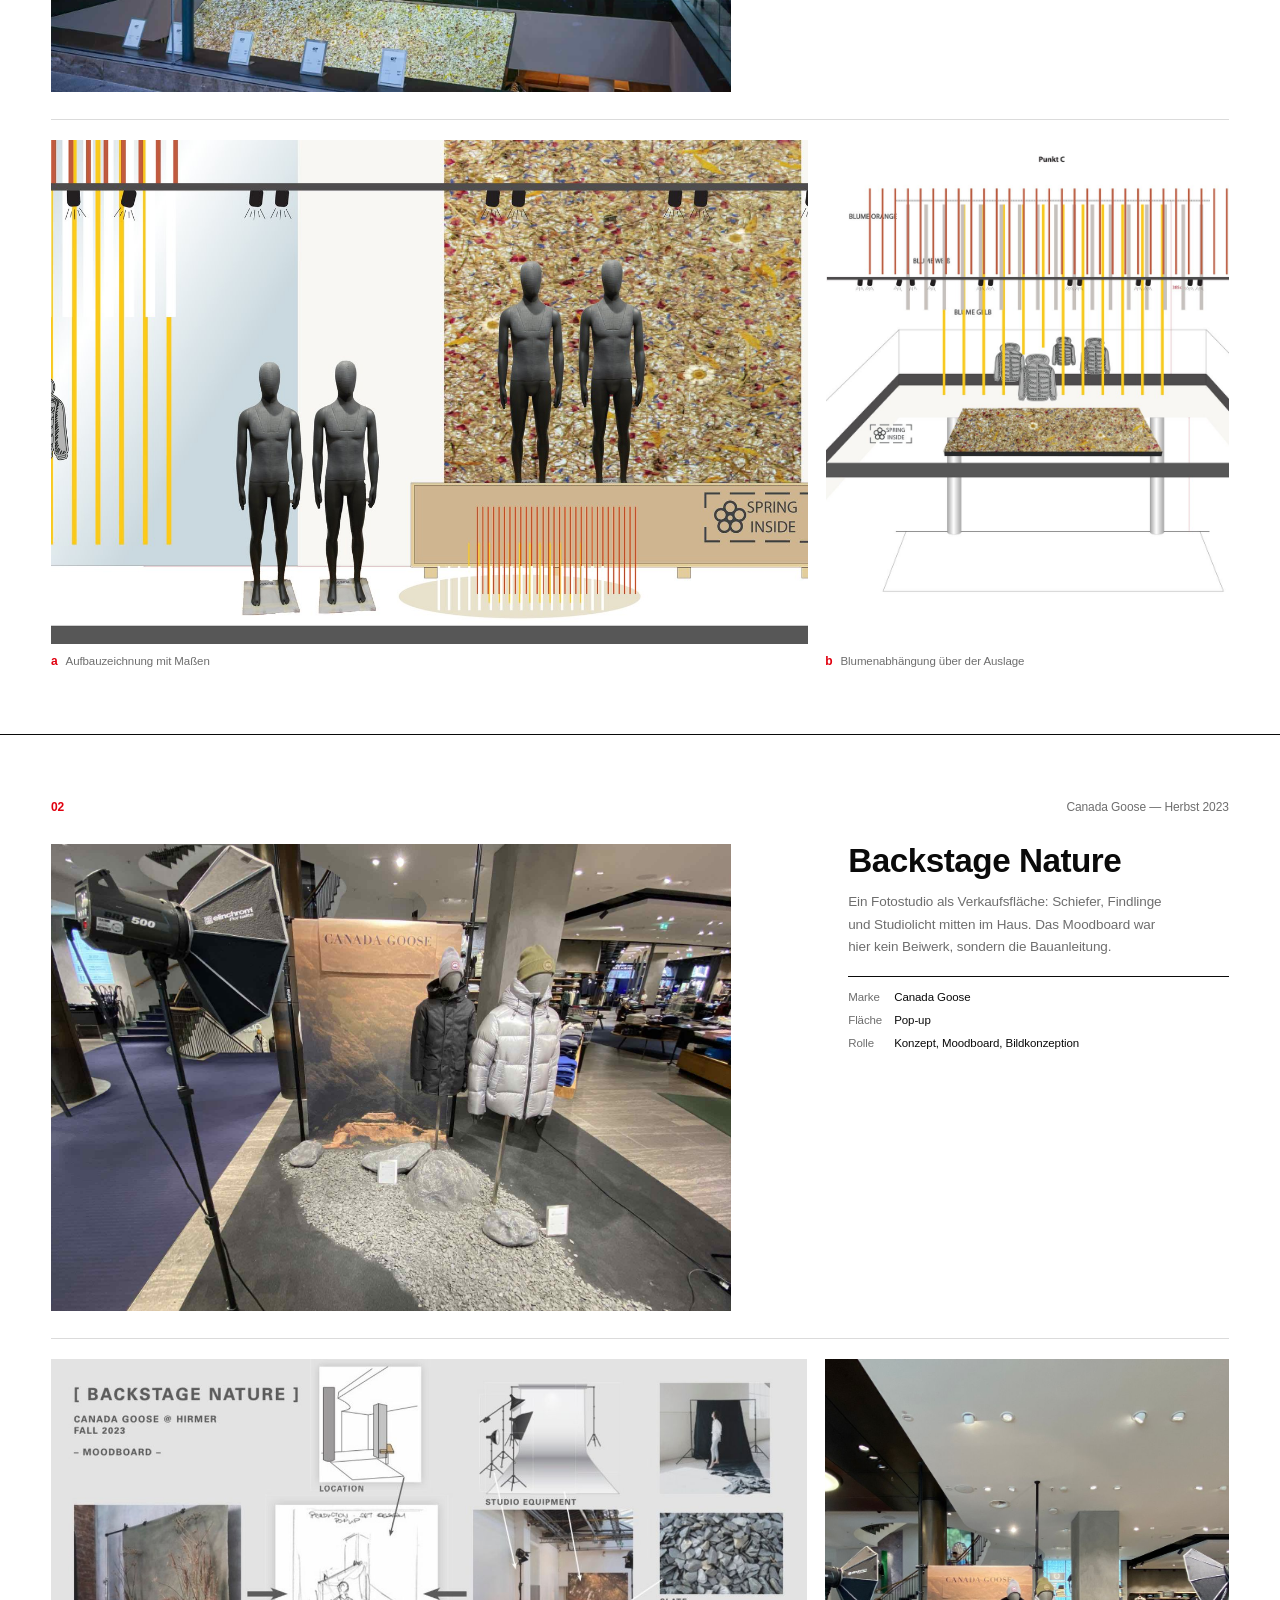
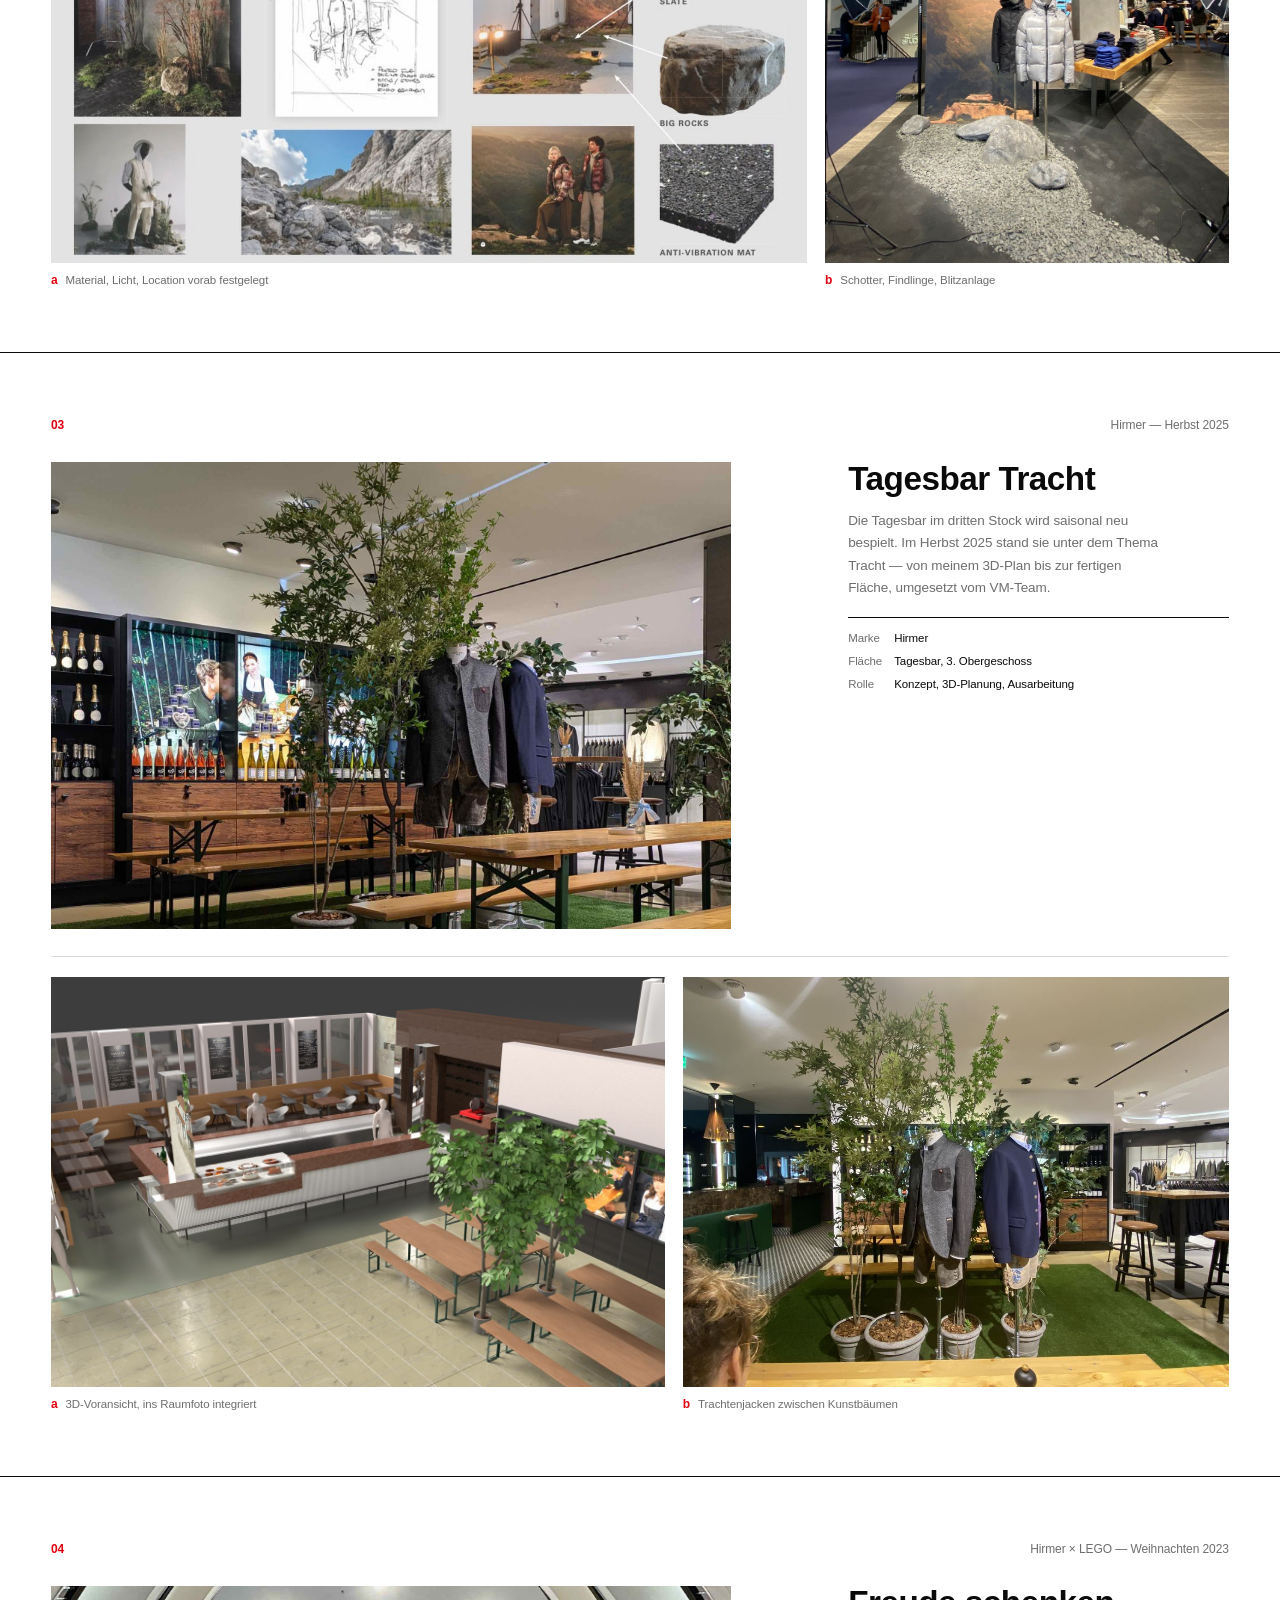
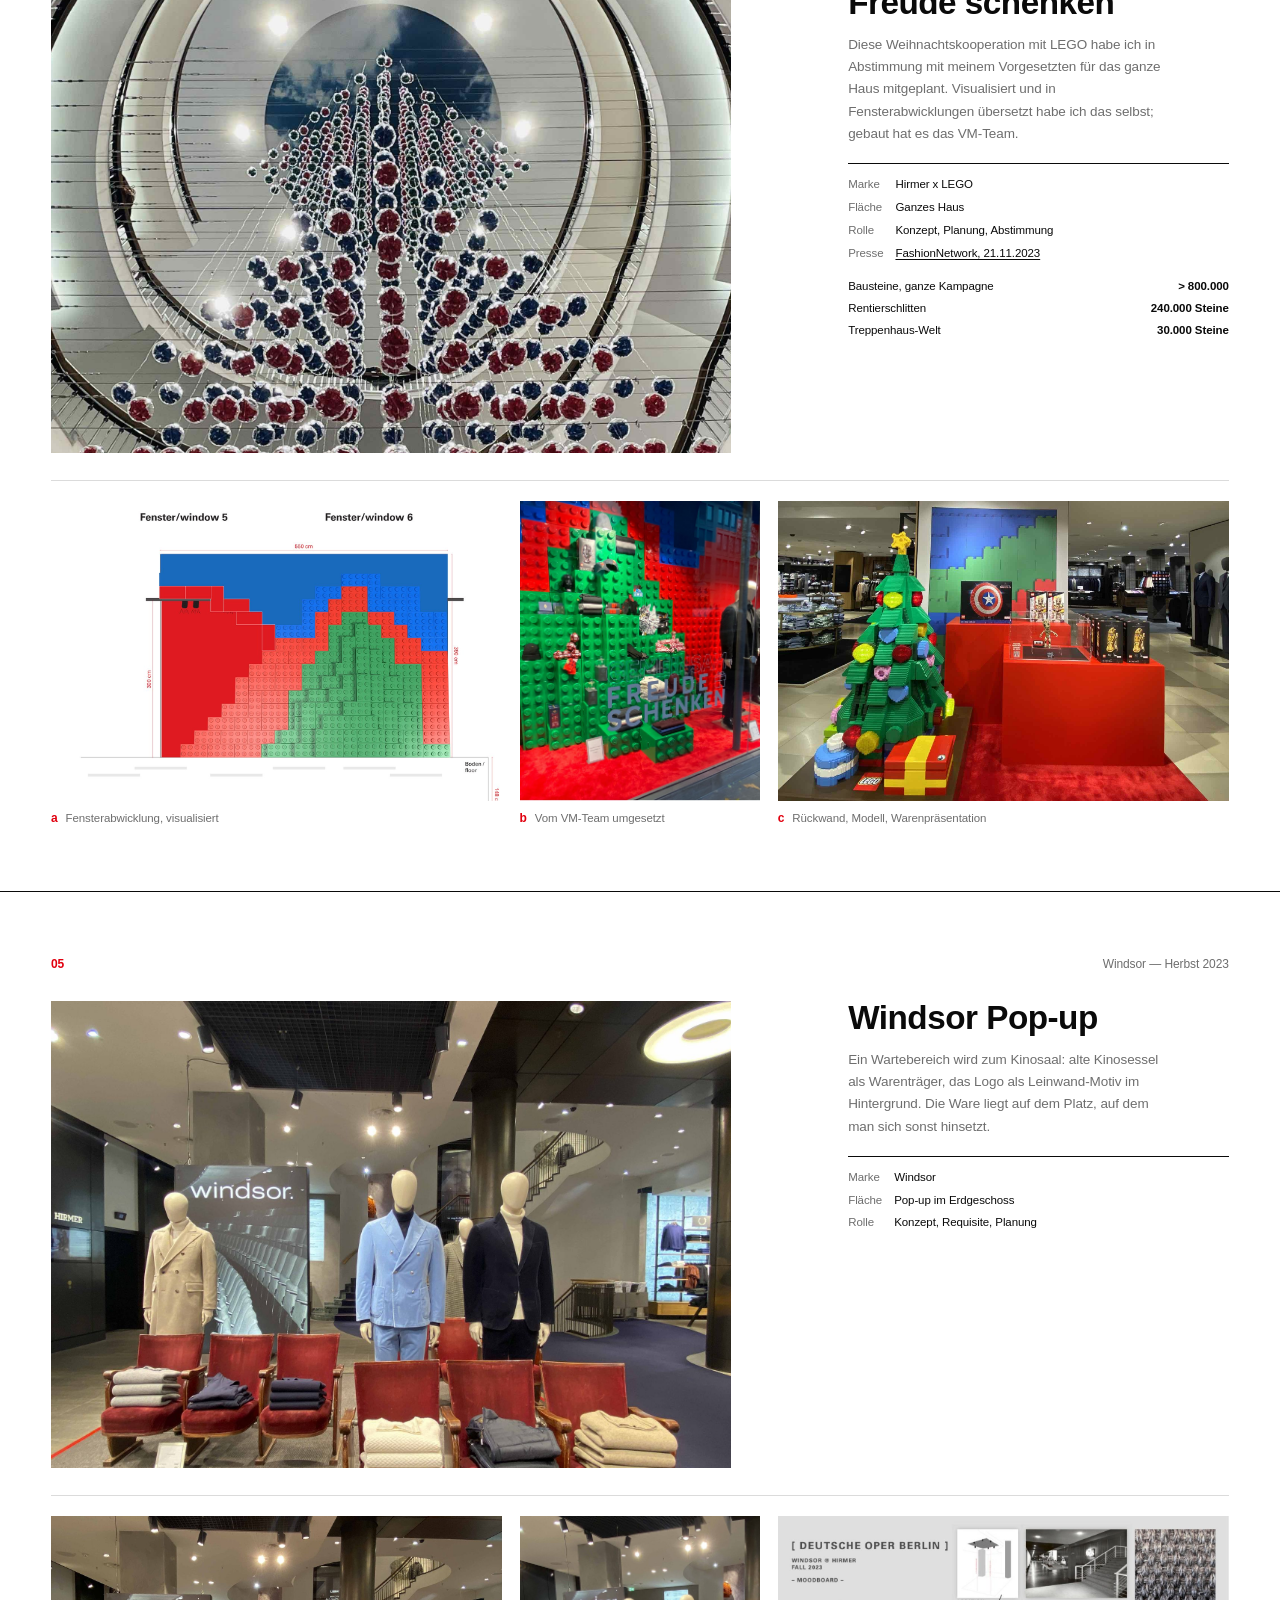
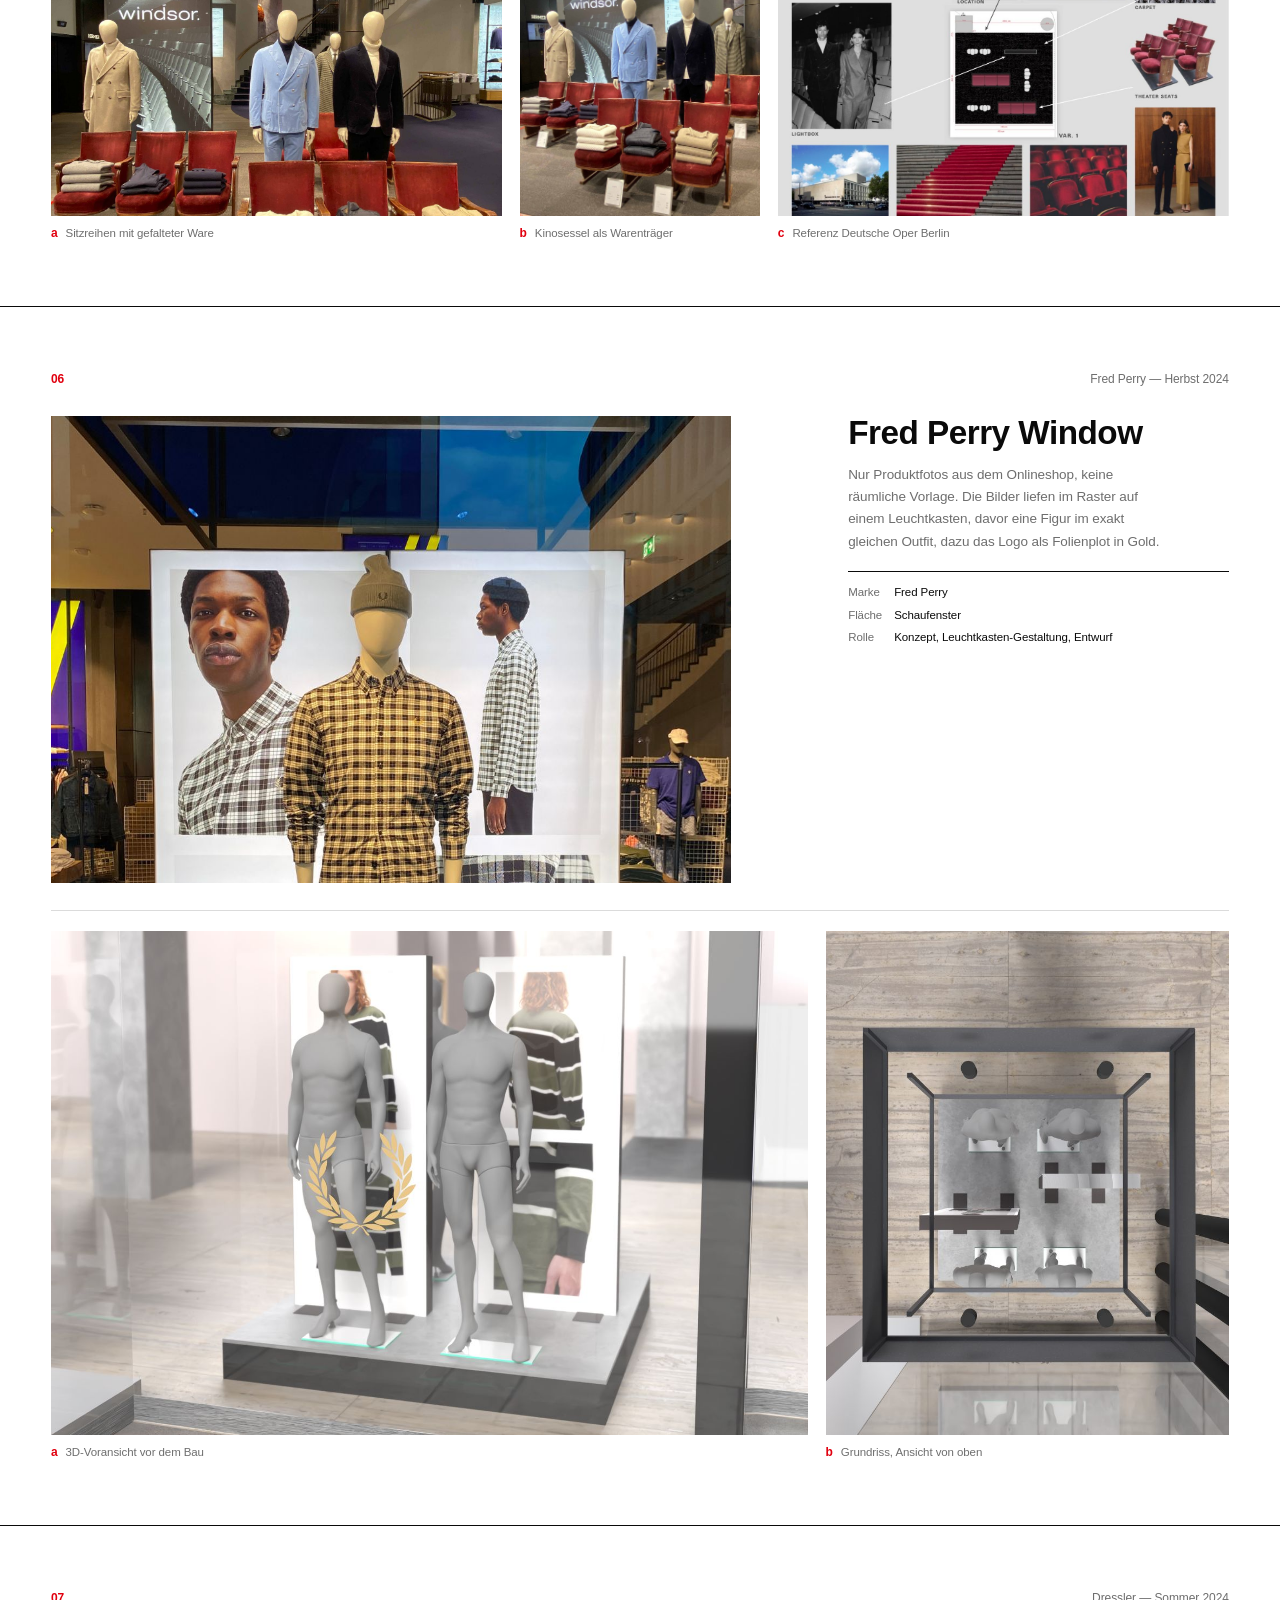
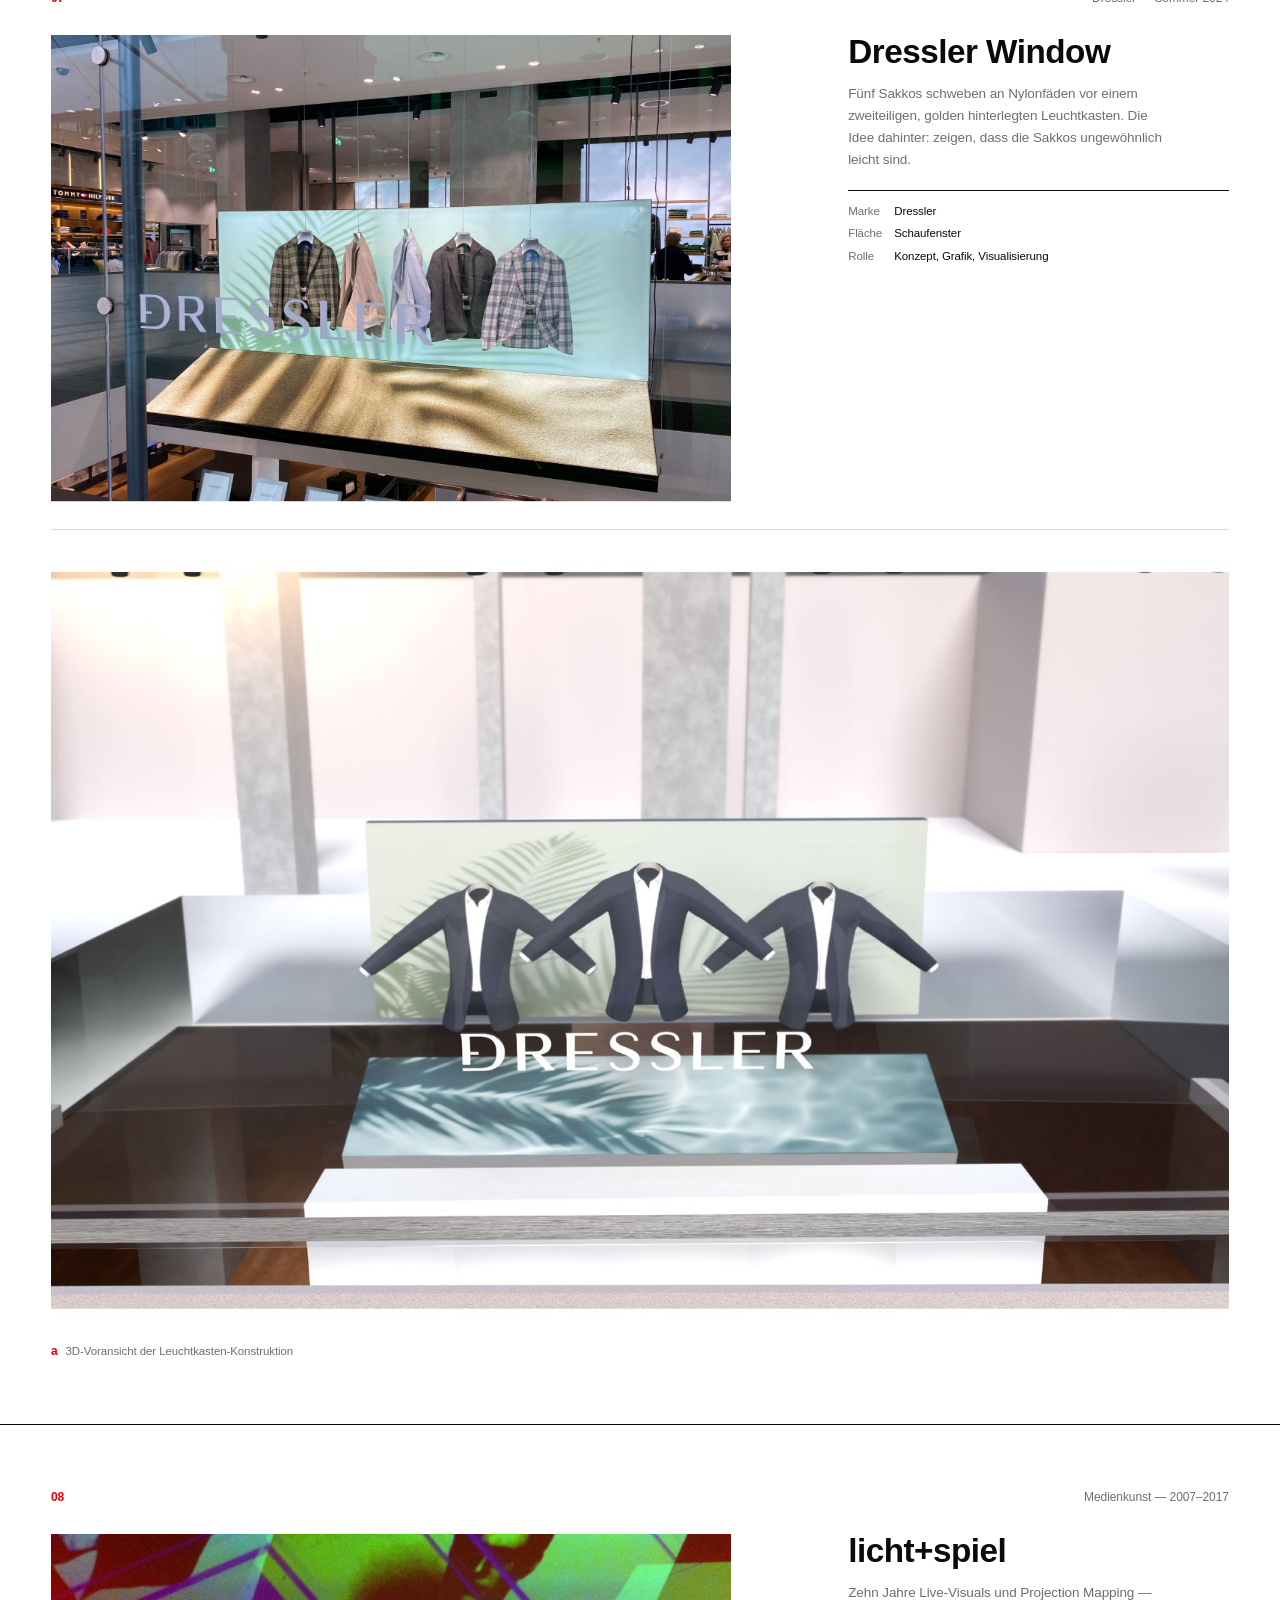
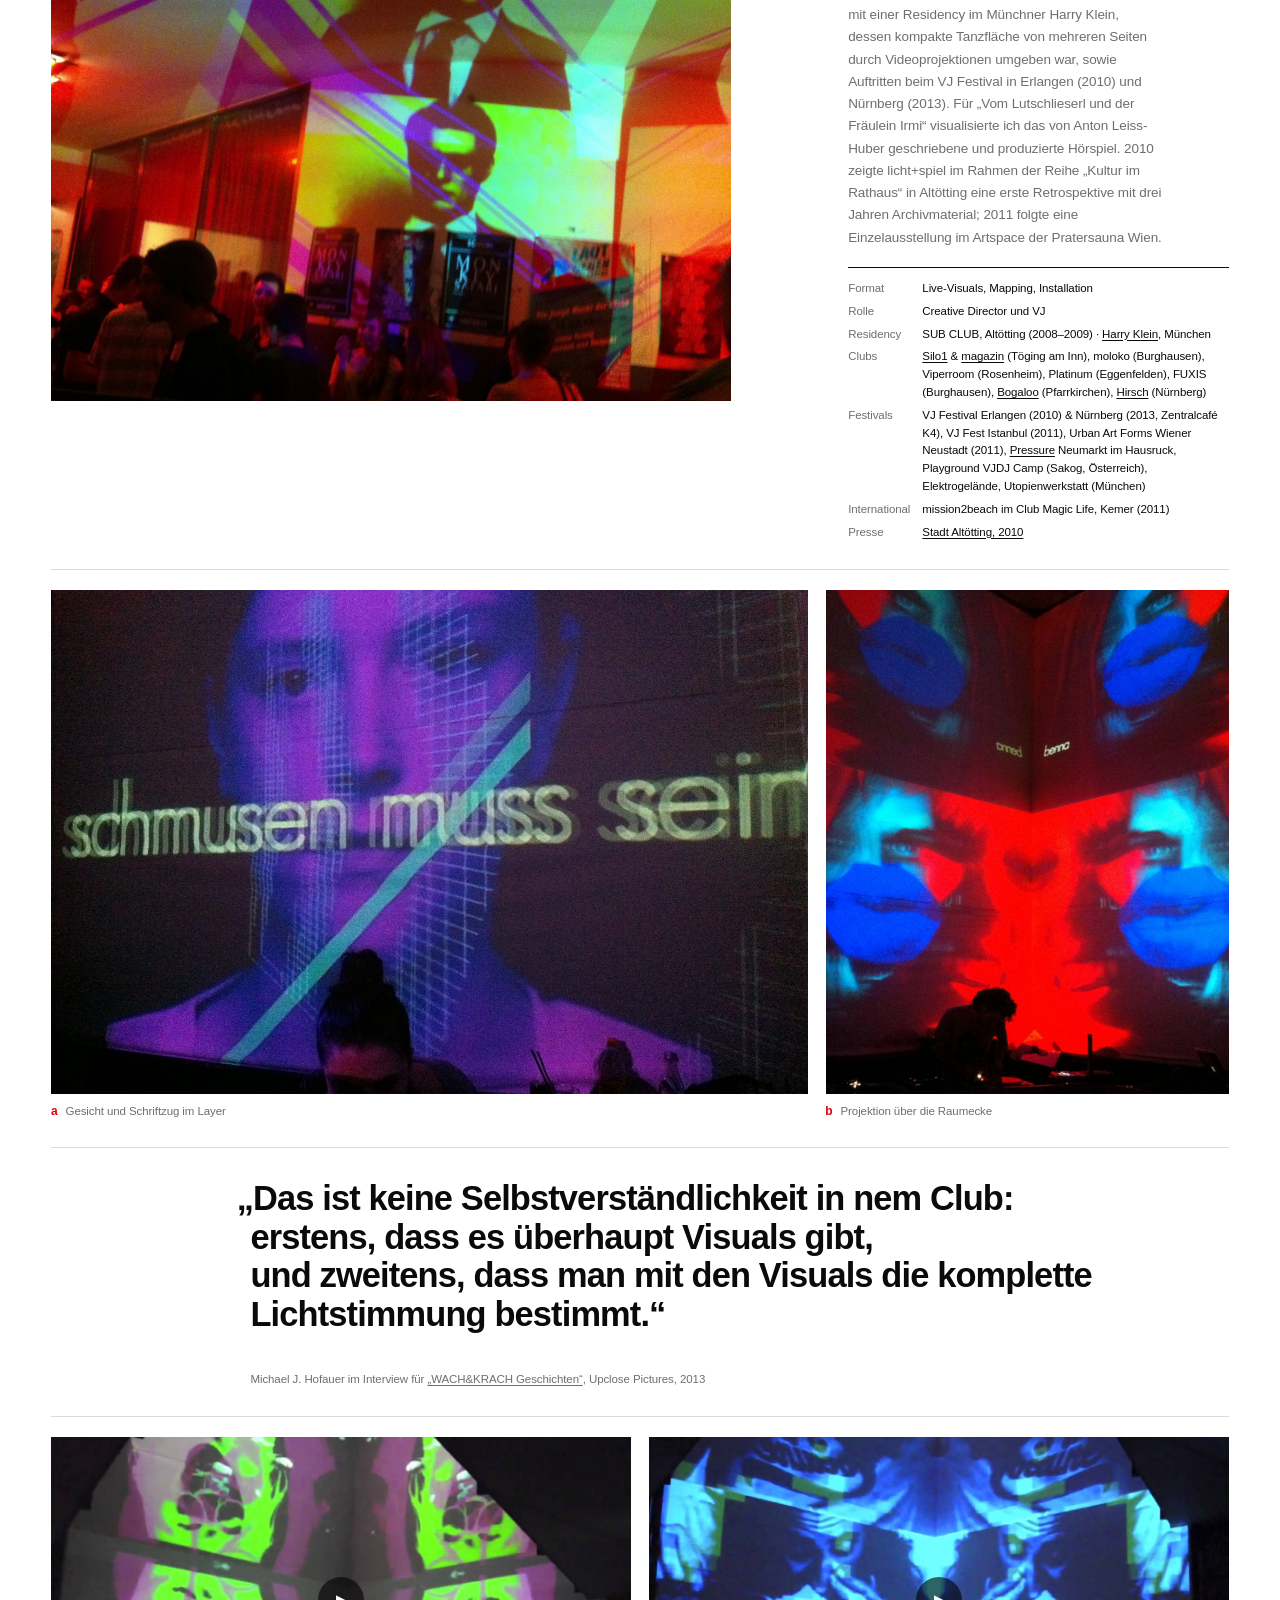
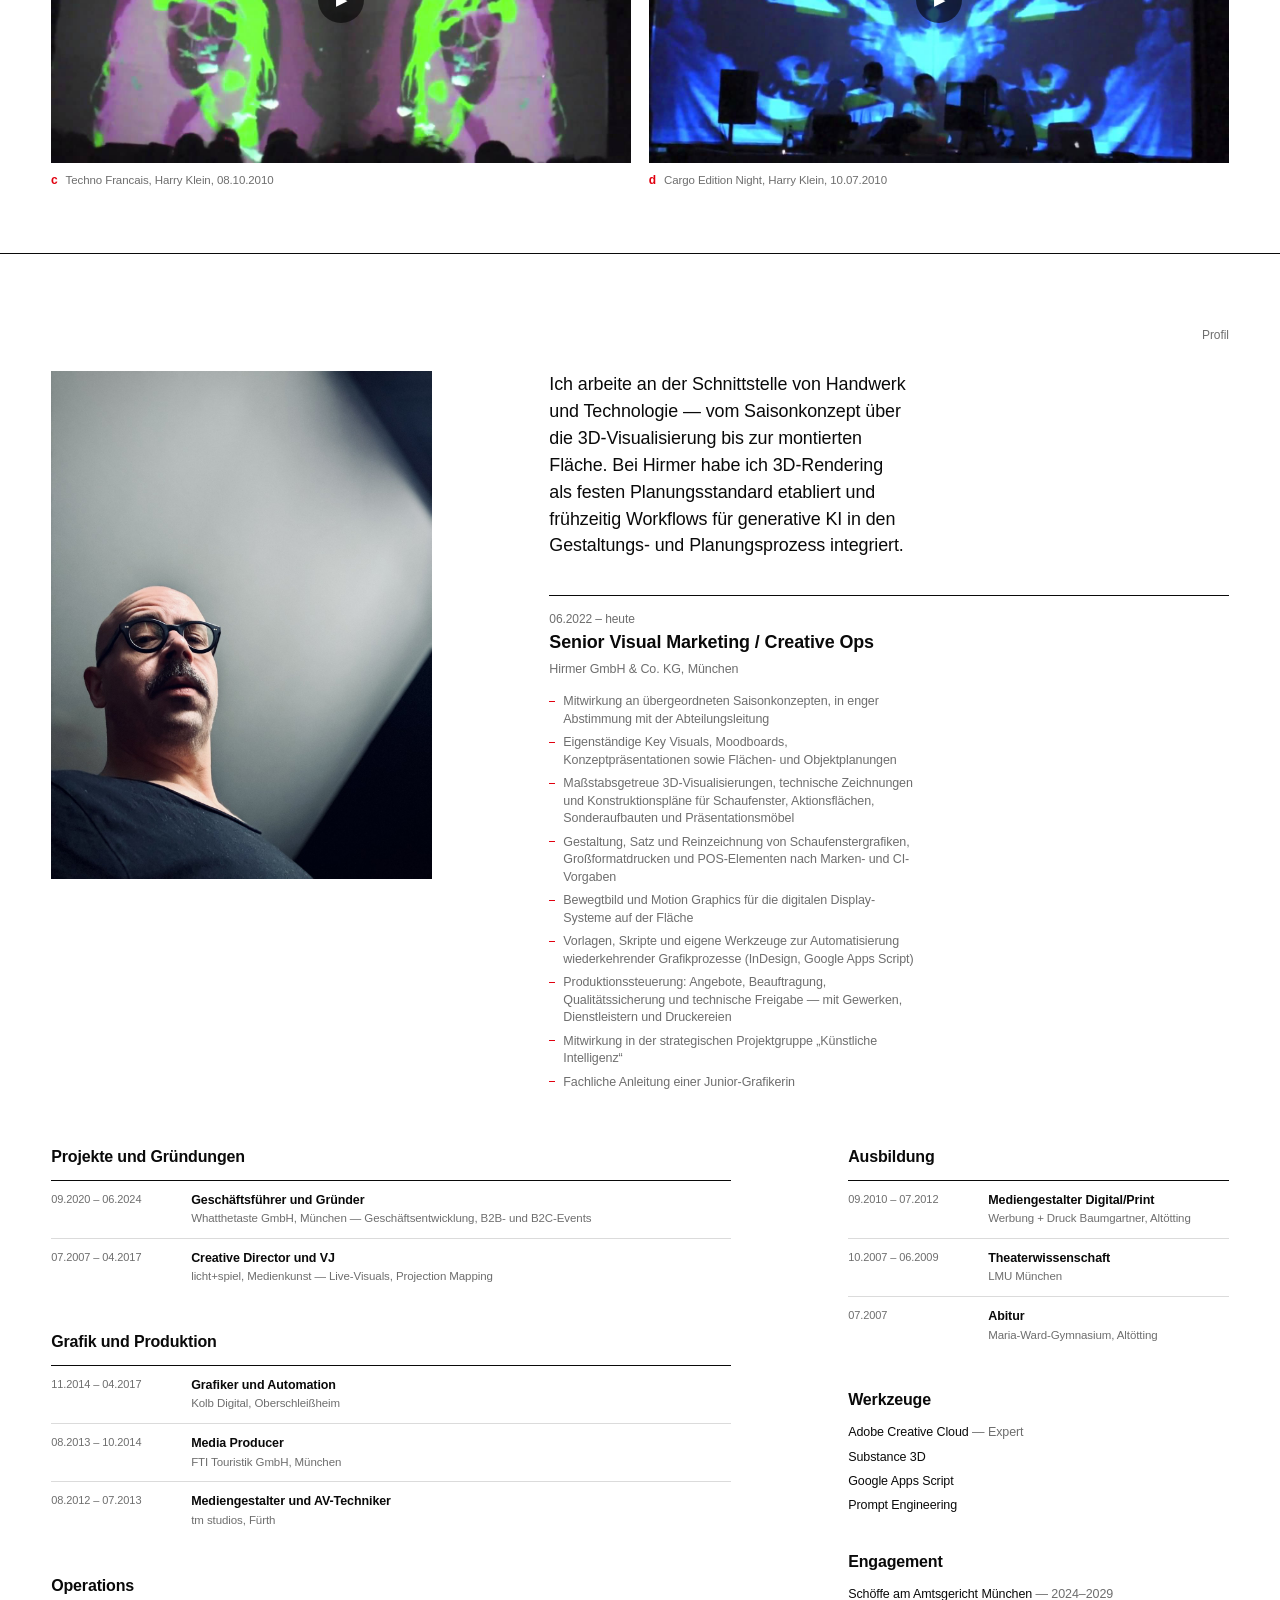
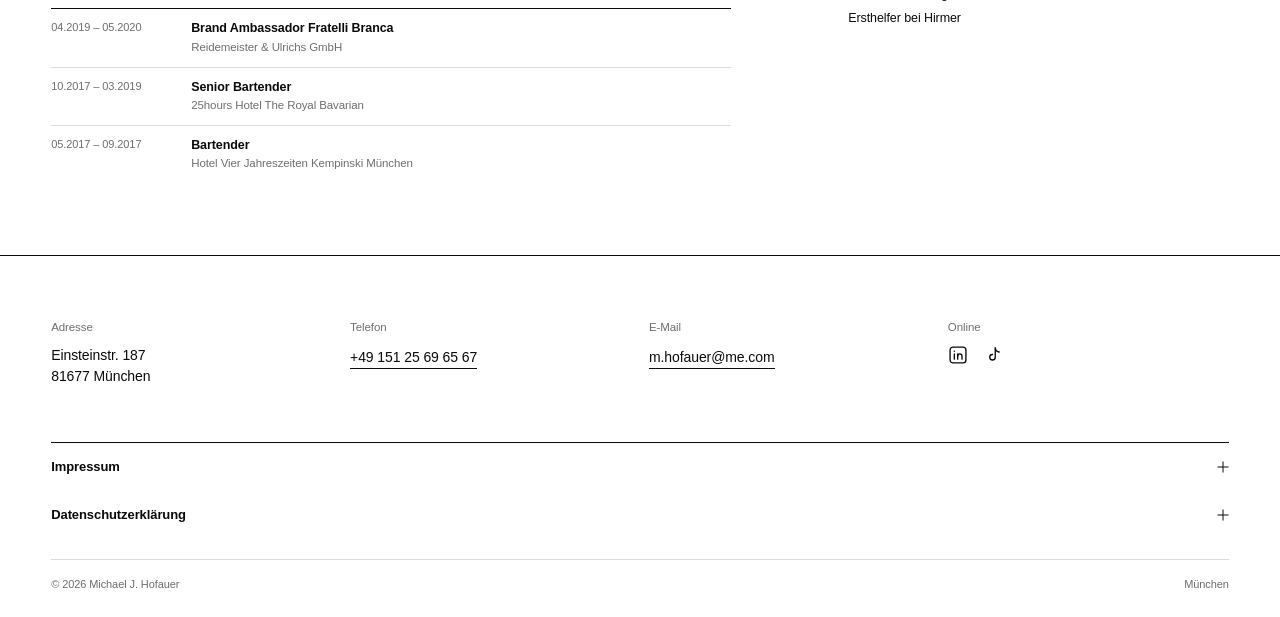
==== commit 63bf8e9e: "Ungleichmaessigen Zeilenabstand im Pull Quote beheben Gemessen waren die Abstaende 46,8 / 46,7 / 38," ====
--- a/index.html
+++ b/index.html
@@ -234,7 +234,6 @@
 /* Praemisse / erstens / zweitens stehen als eigene Zeilen — der Satz hat die
    Gliederung selbst, die Typografie macht sie nur sichtbar */
 .pq-l{ display:block; }
-.pq-l + .pq-l{ margin-top:.24em; }
 .pq-l:first-child{ text-indent:-0.4em; }
 .pq figcaption{ grid-column:3/span 9; margin-top:clamp(14px,2.2vh,20px);
                 font-size:11.5px; color:var(--grey); }
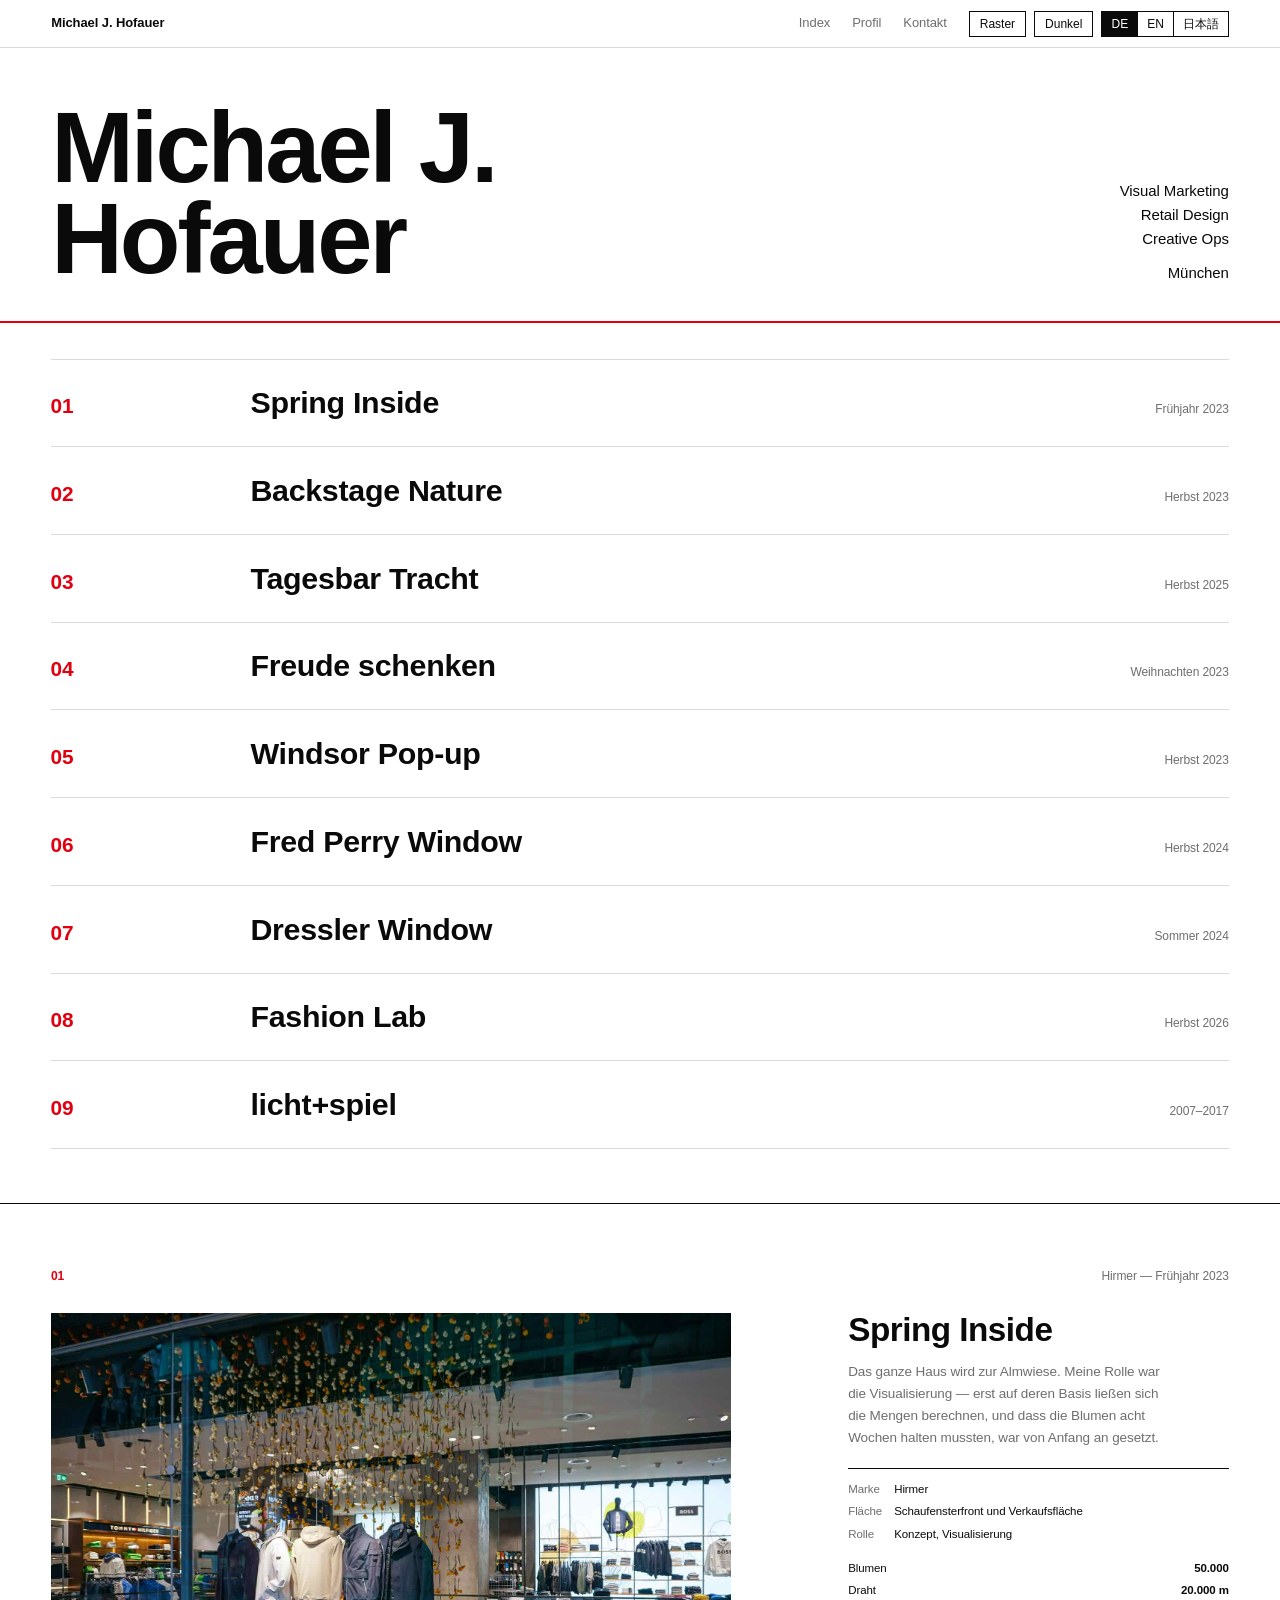
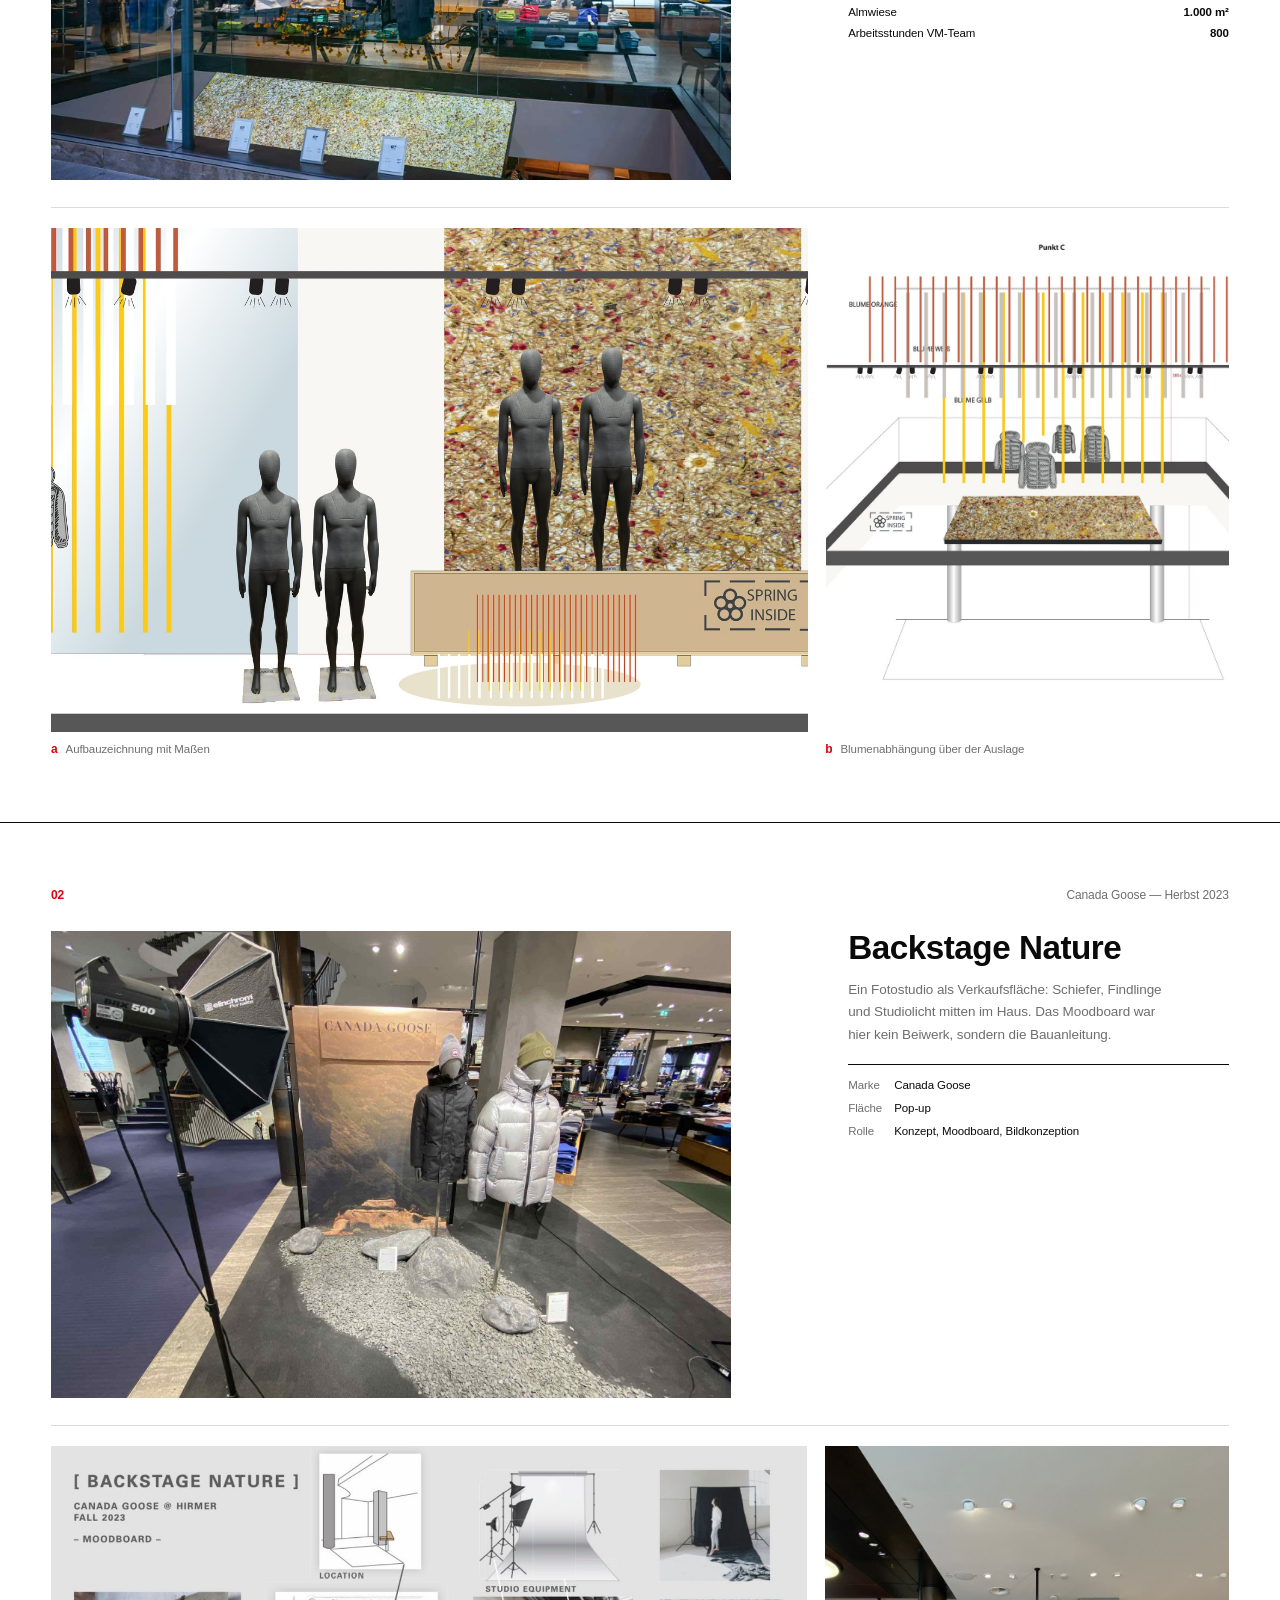
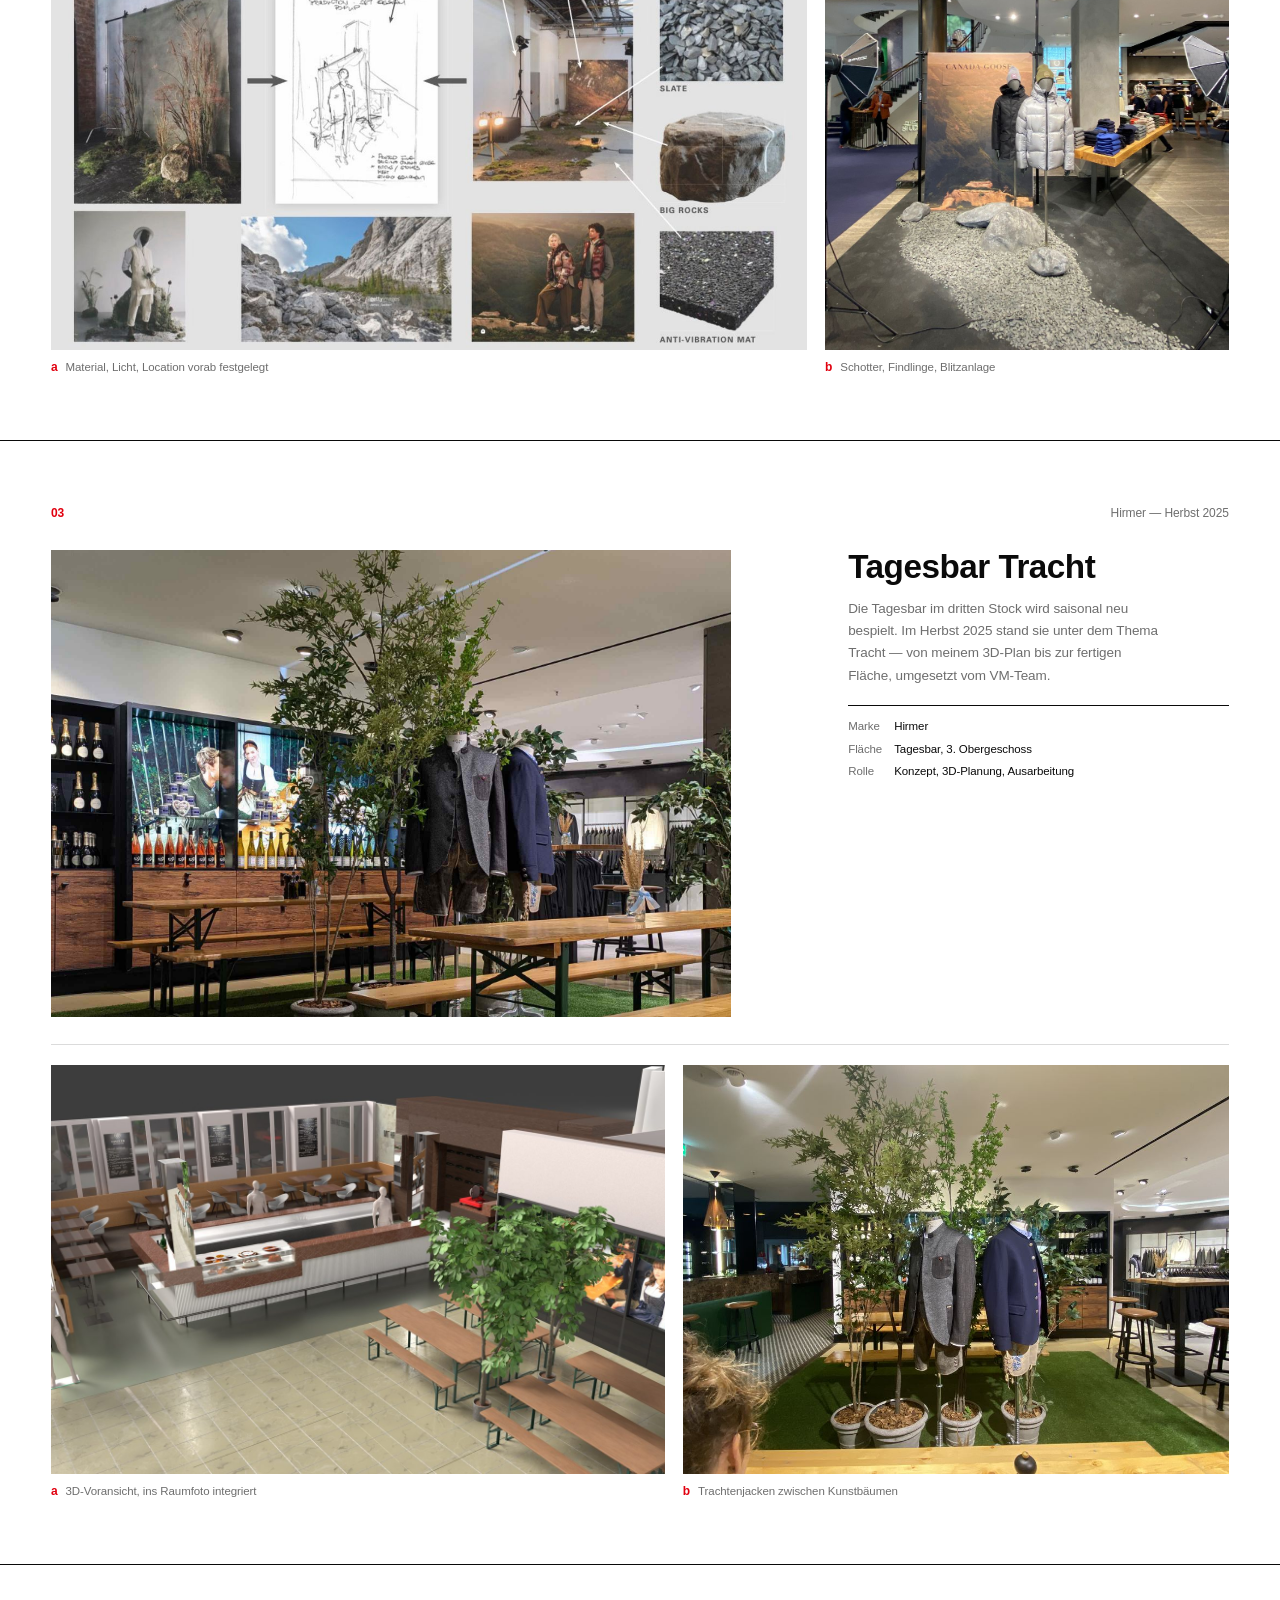
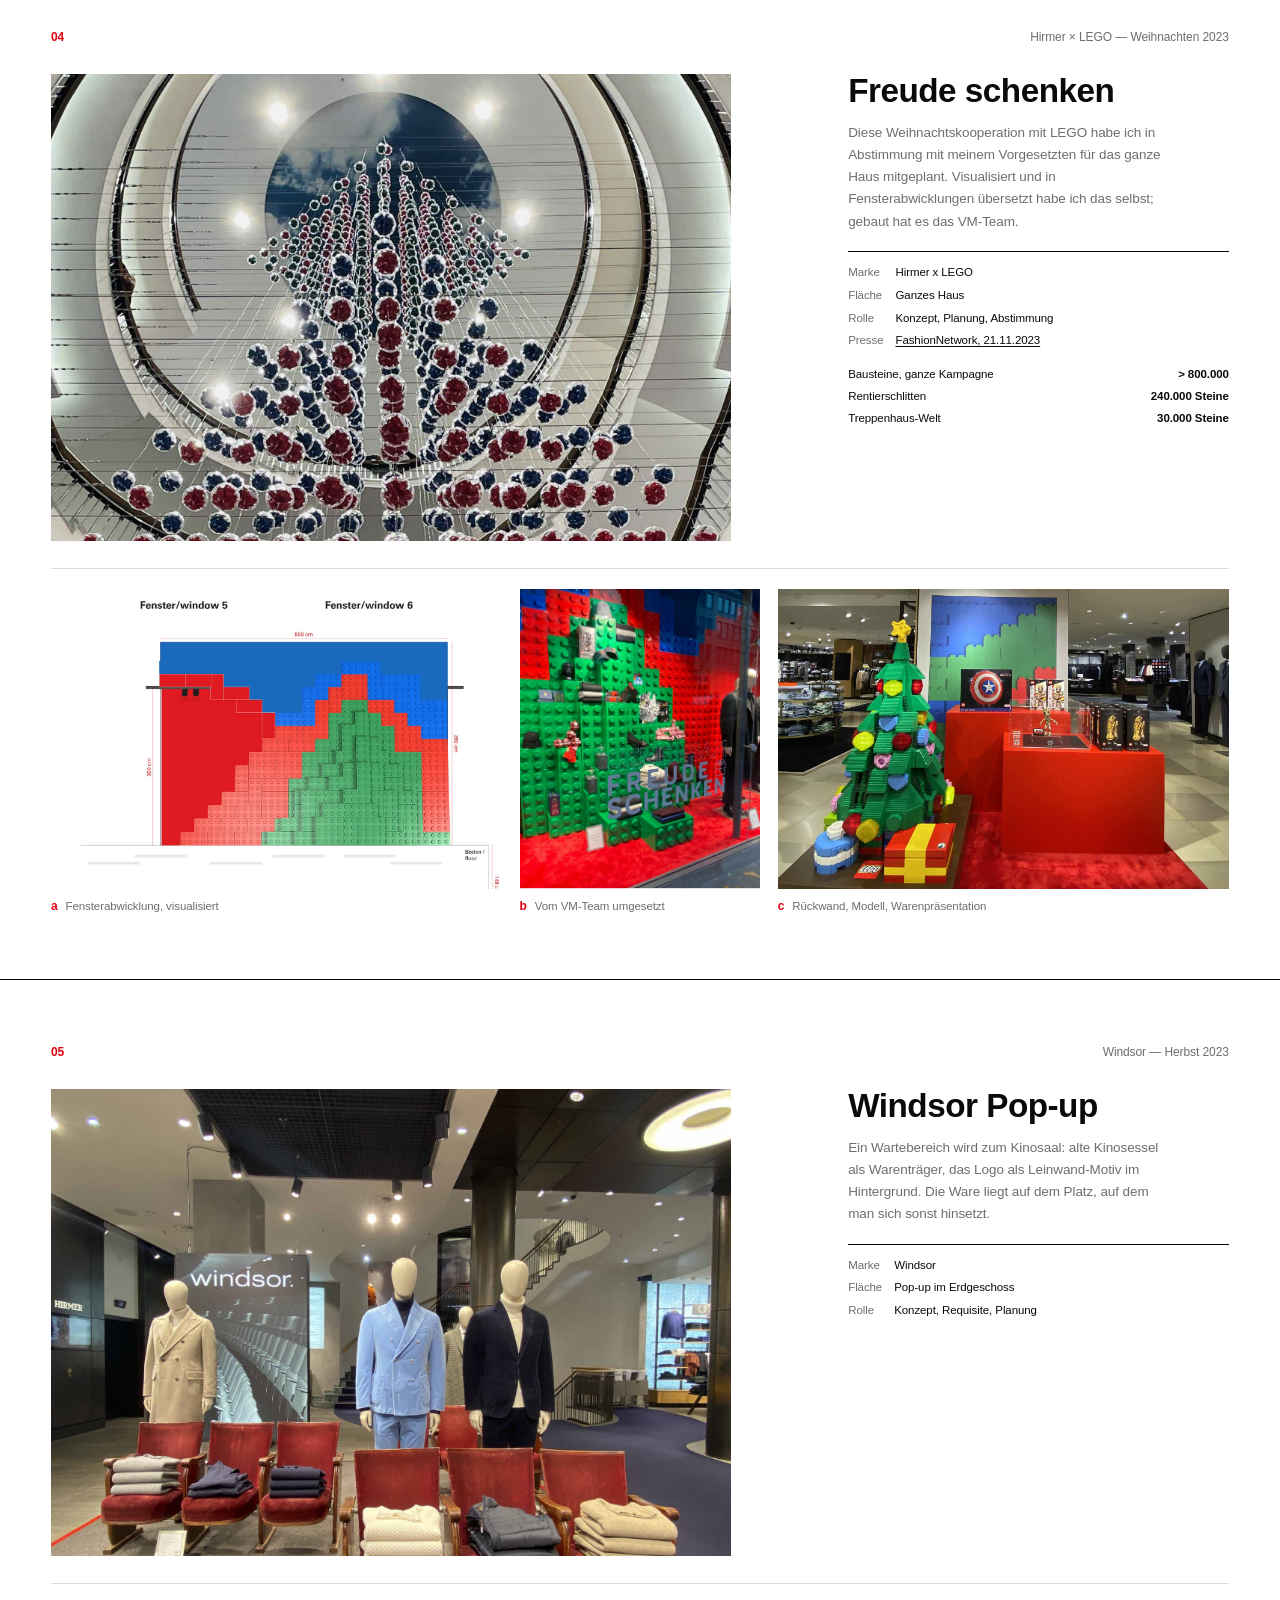
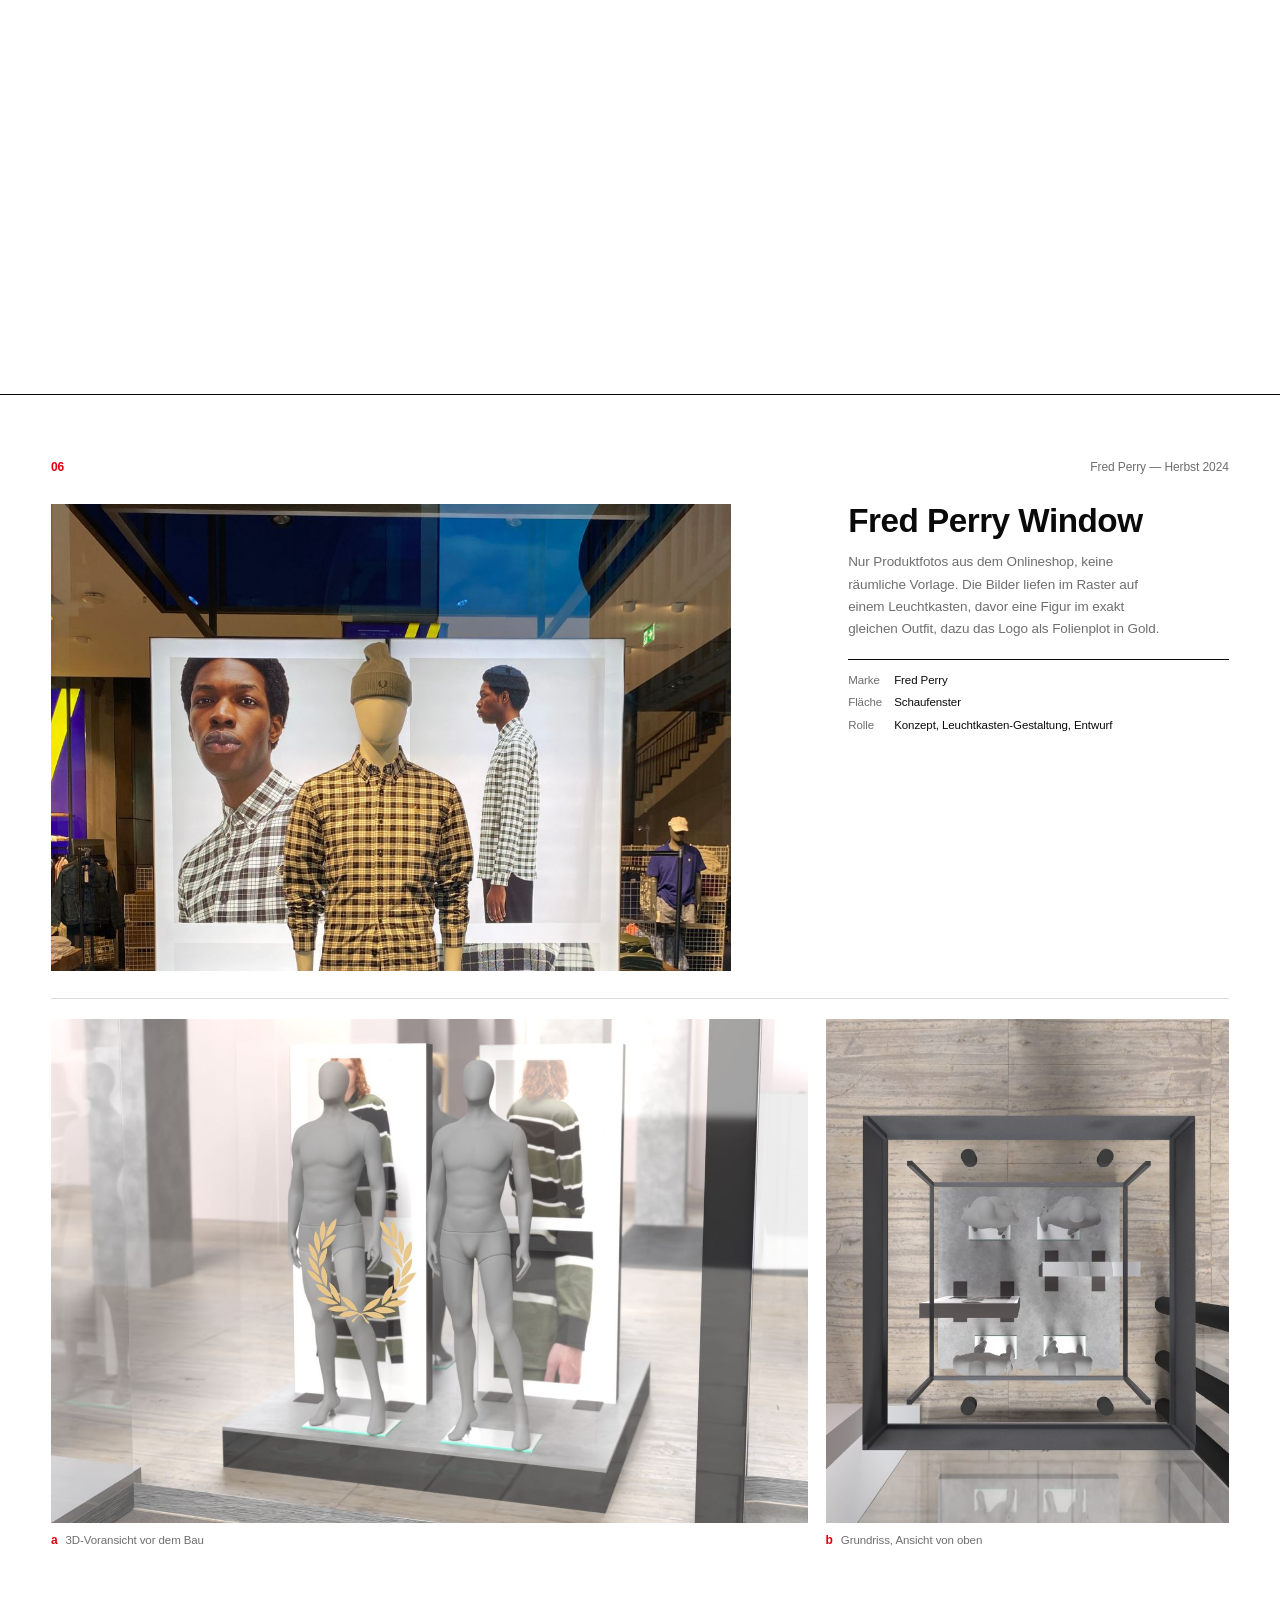
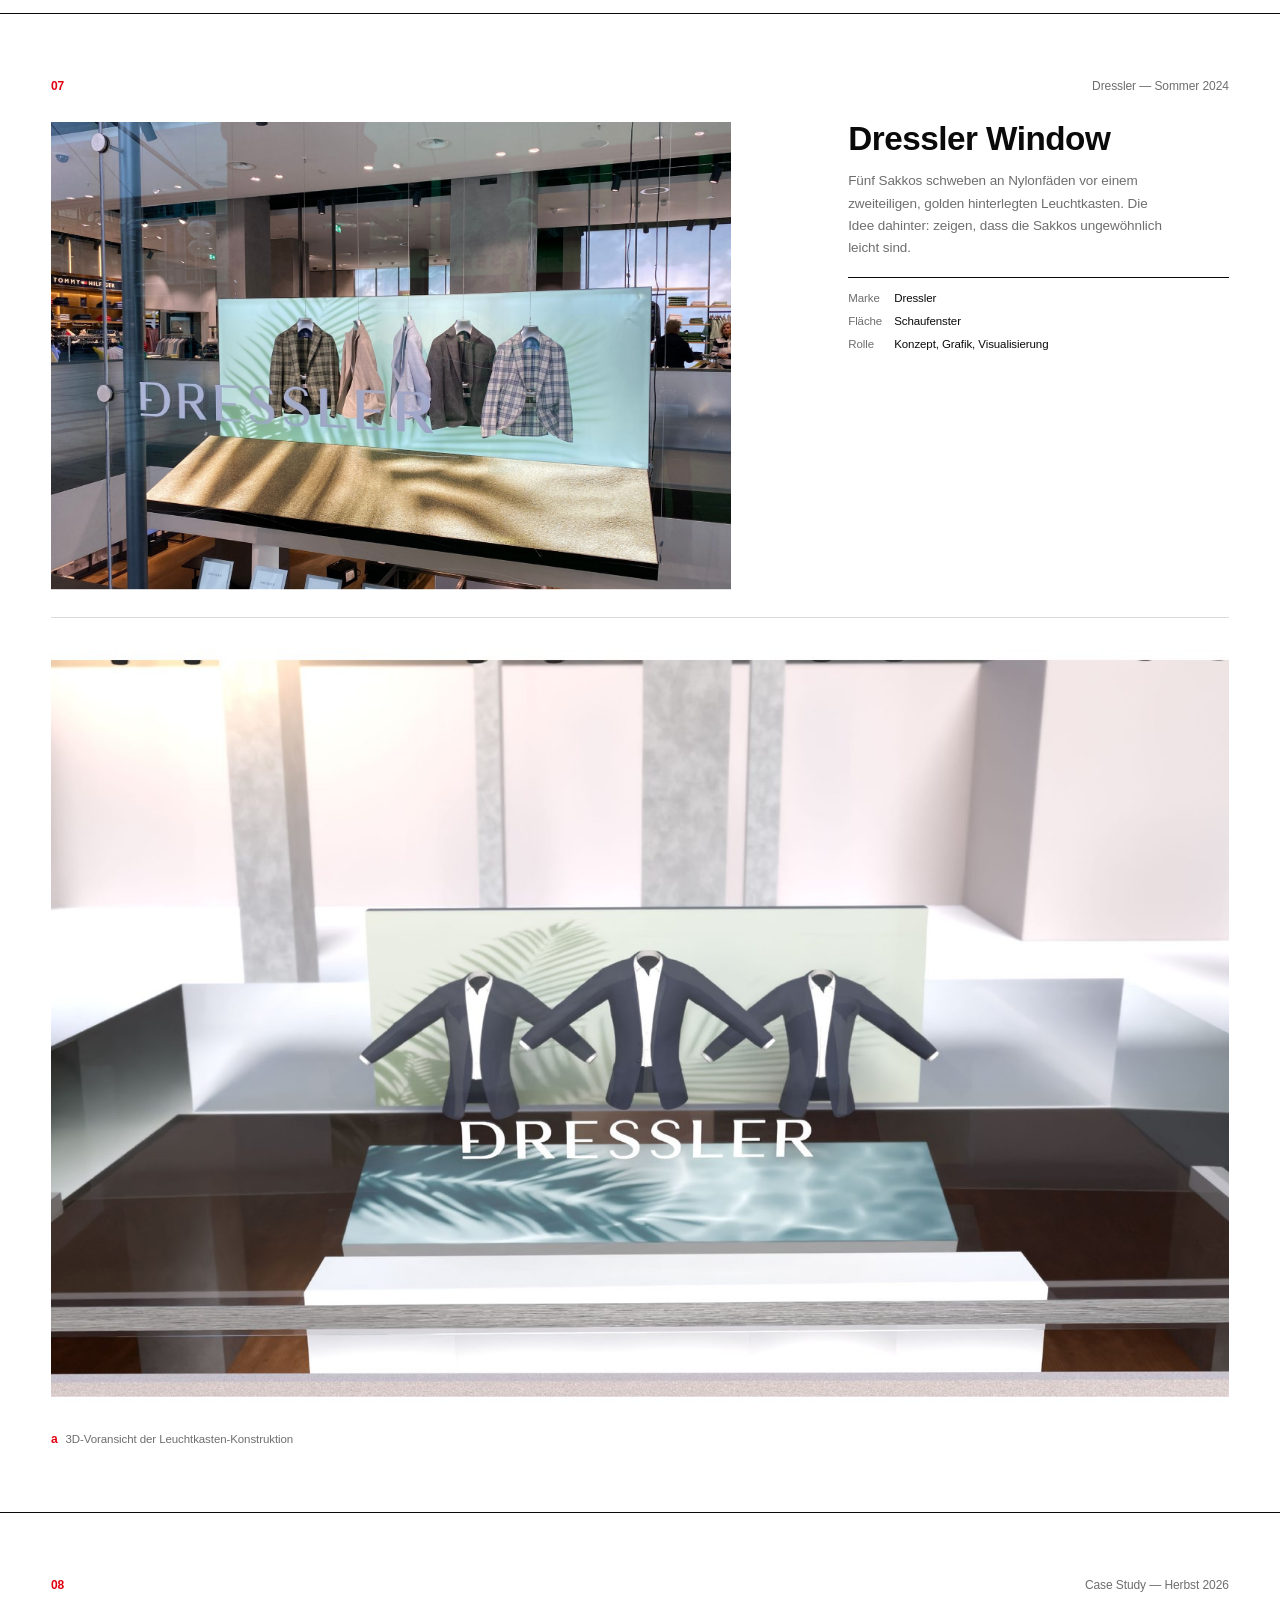
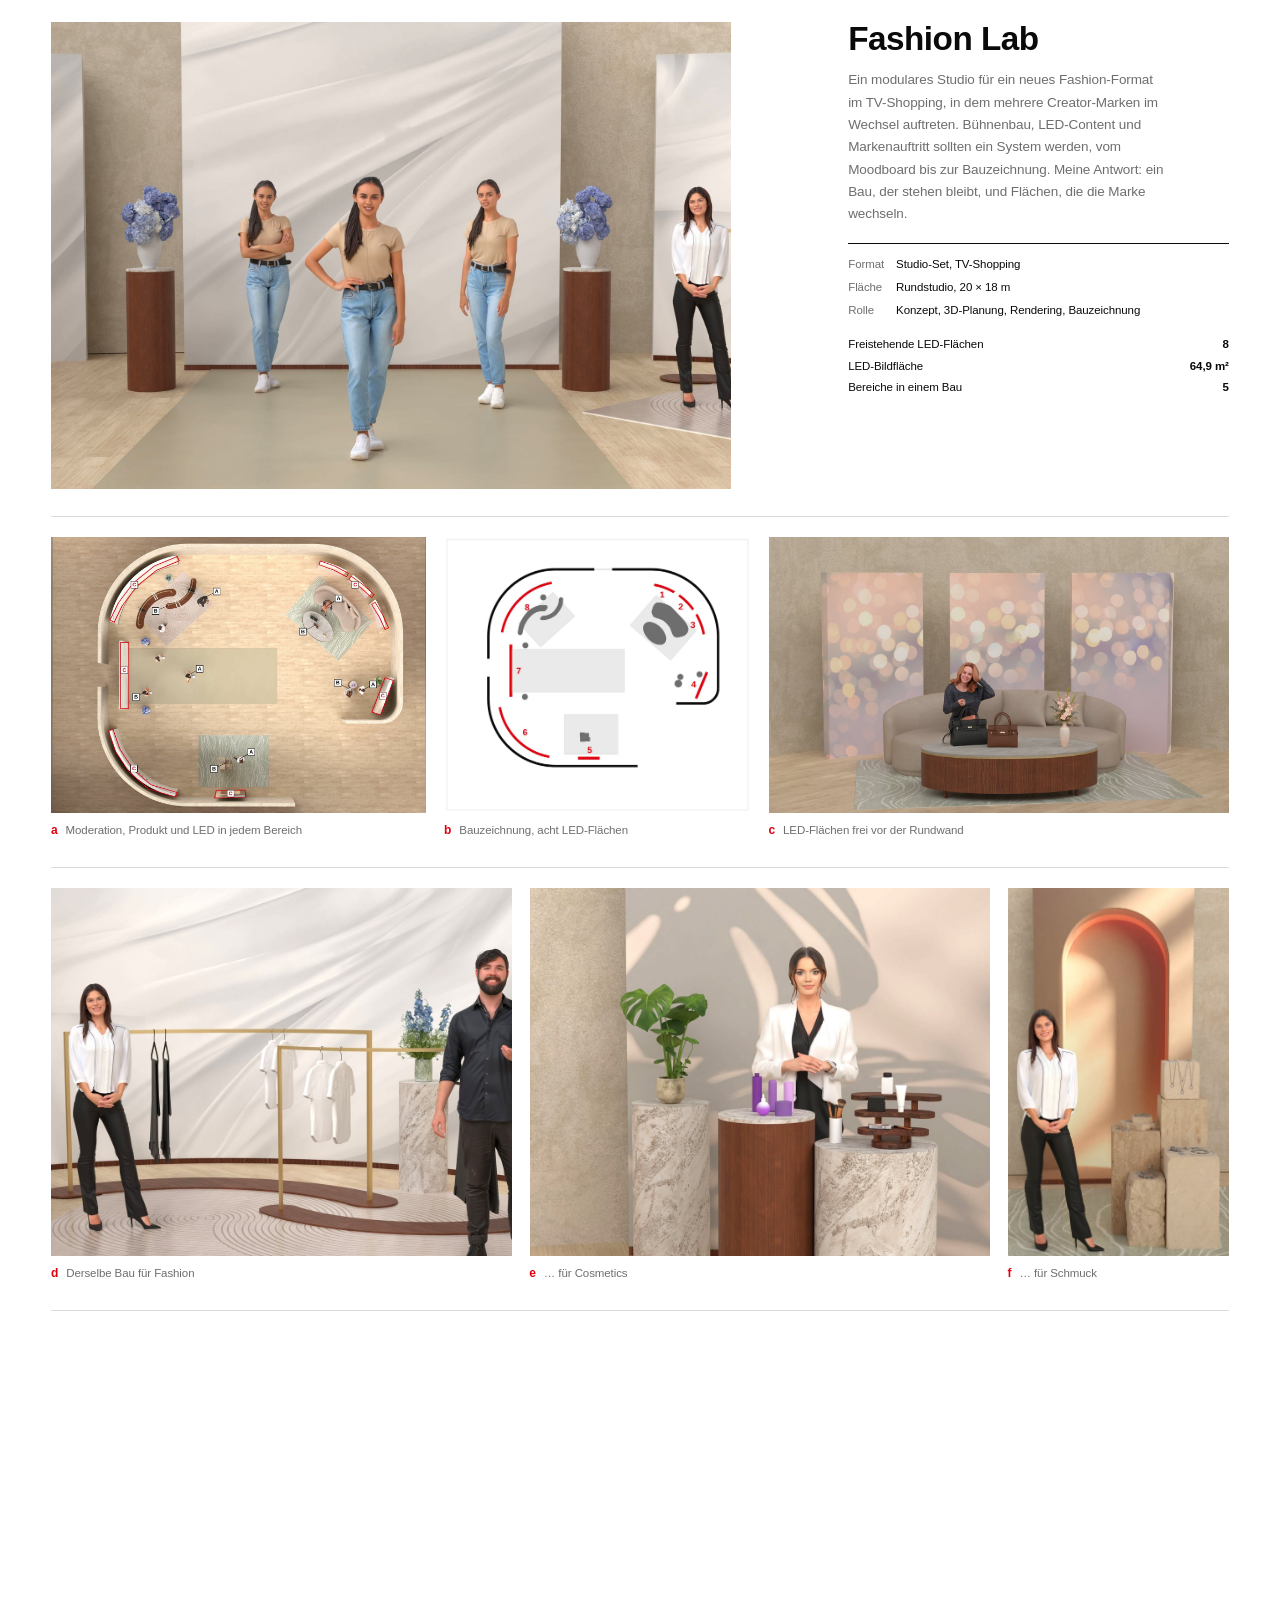
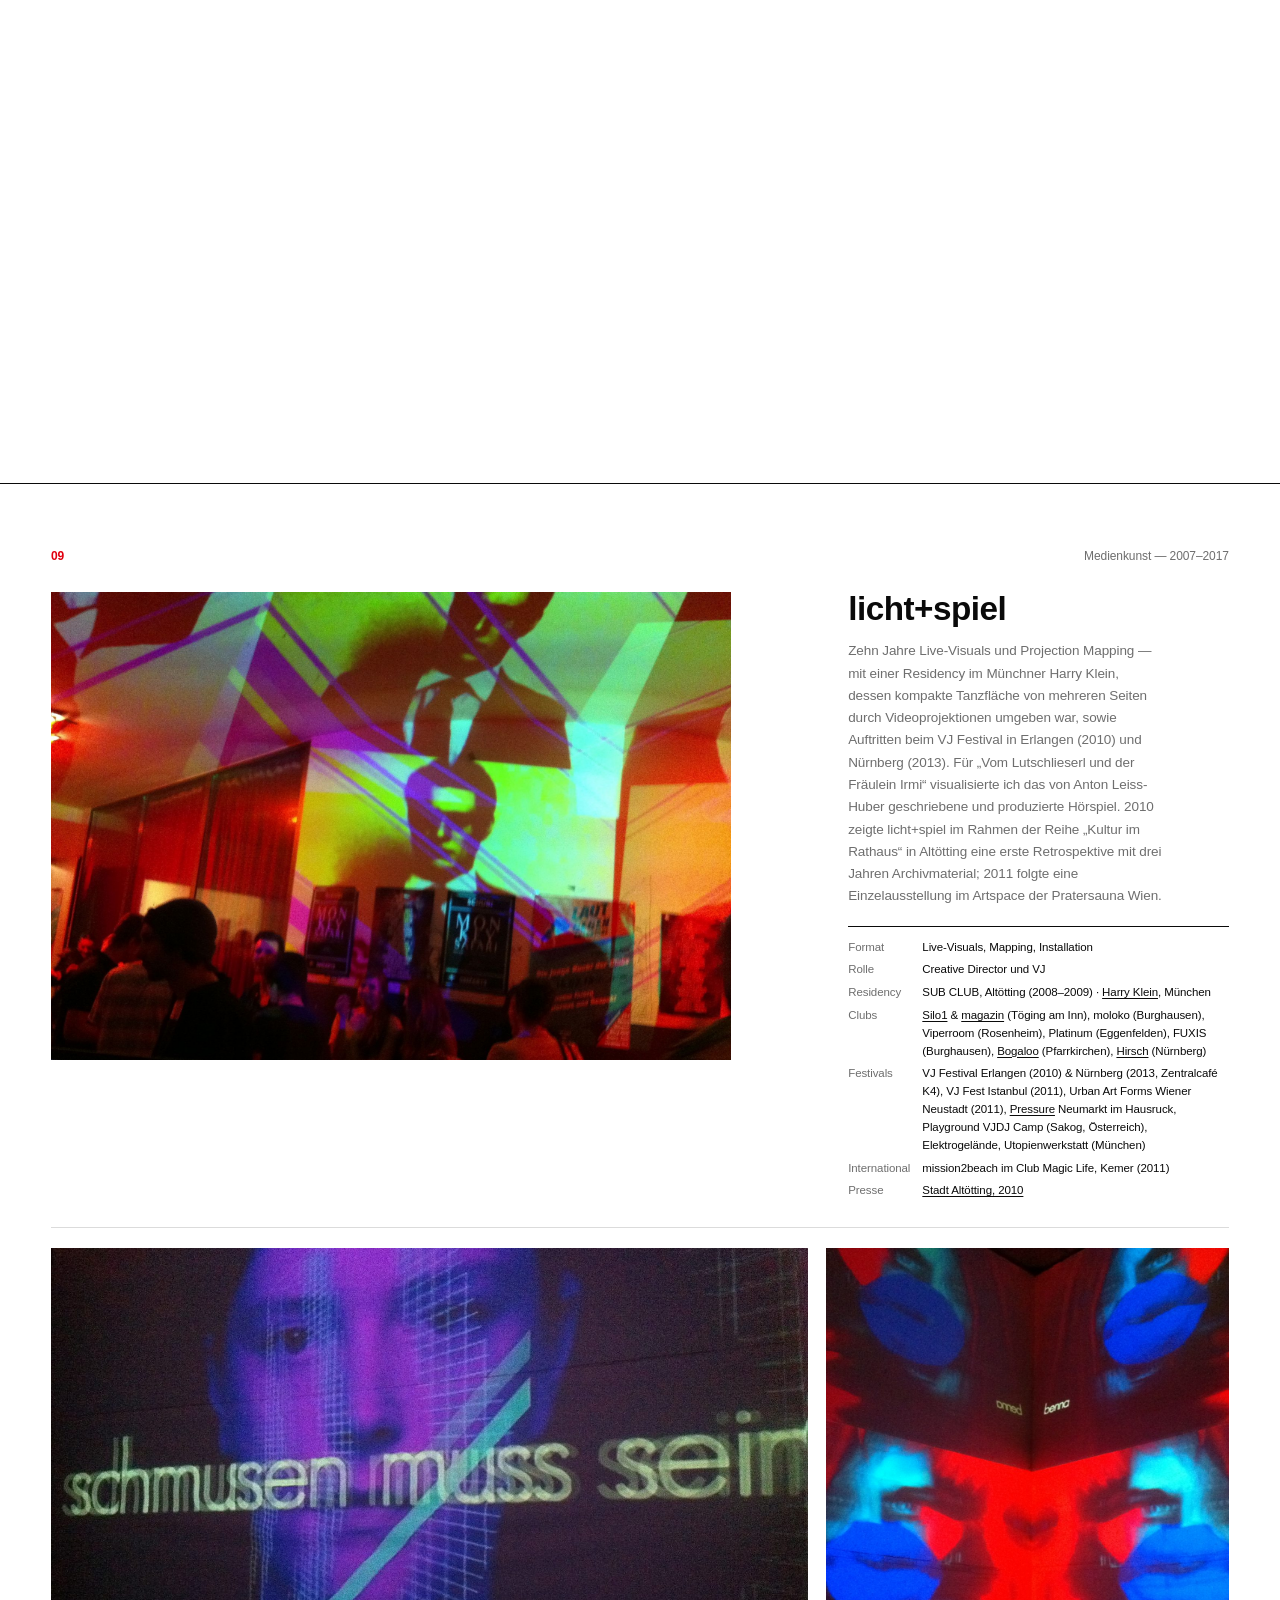
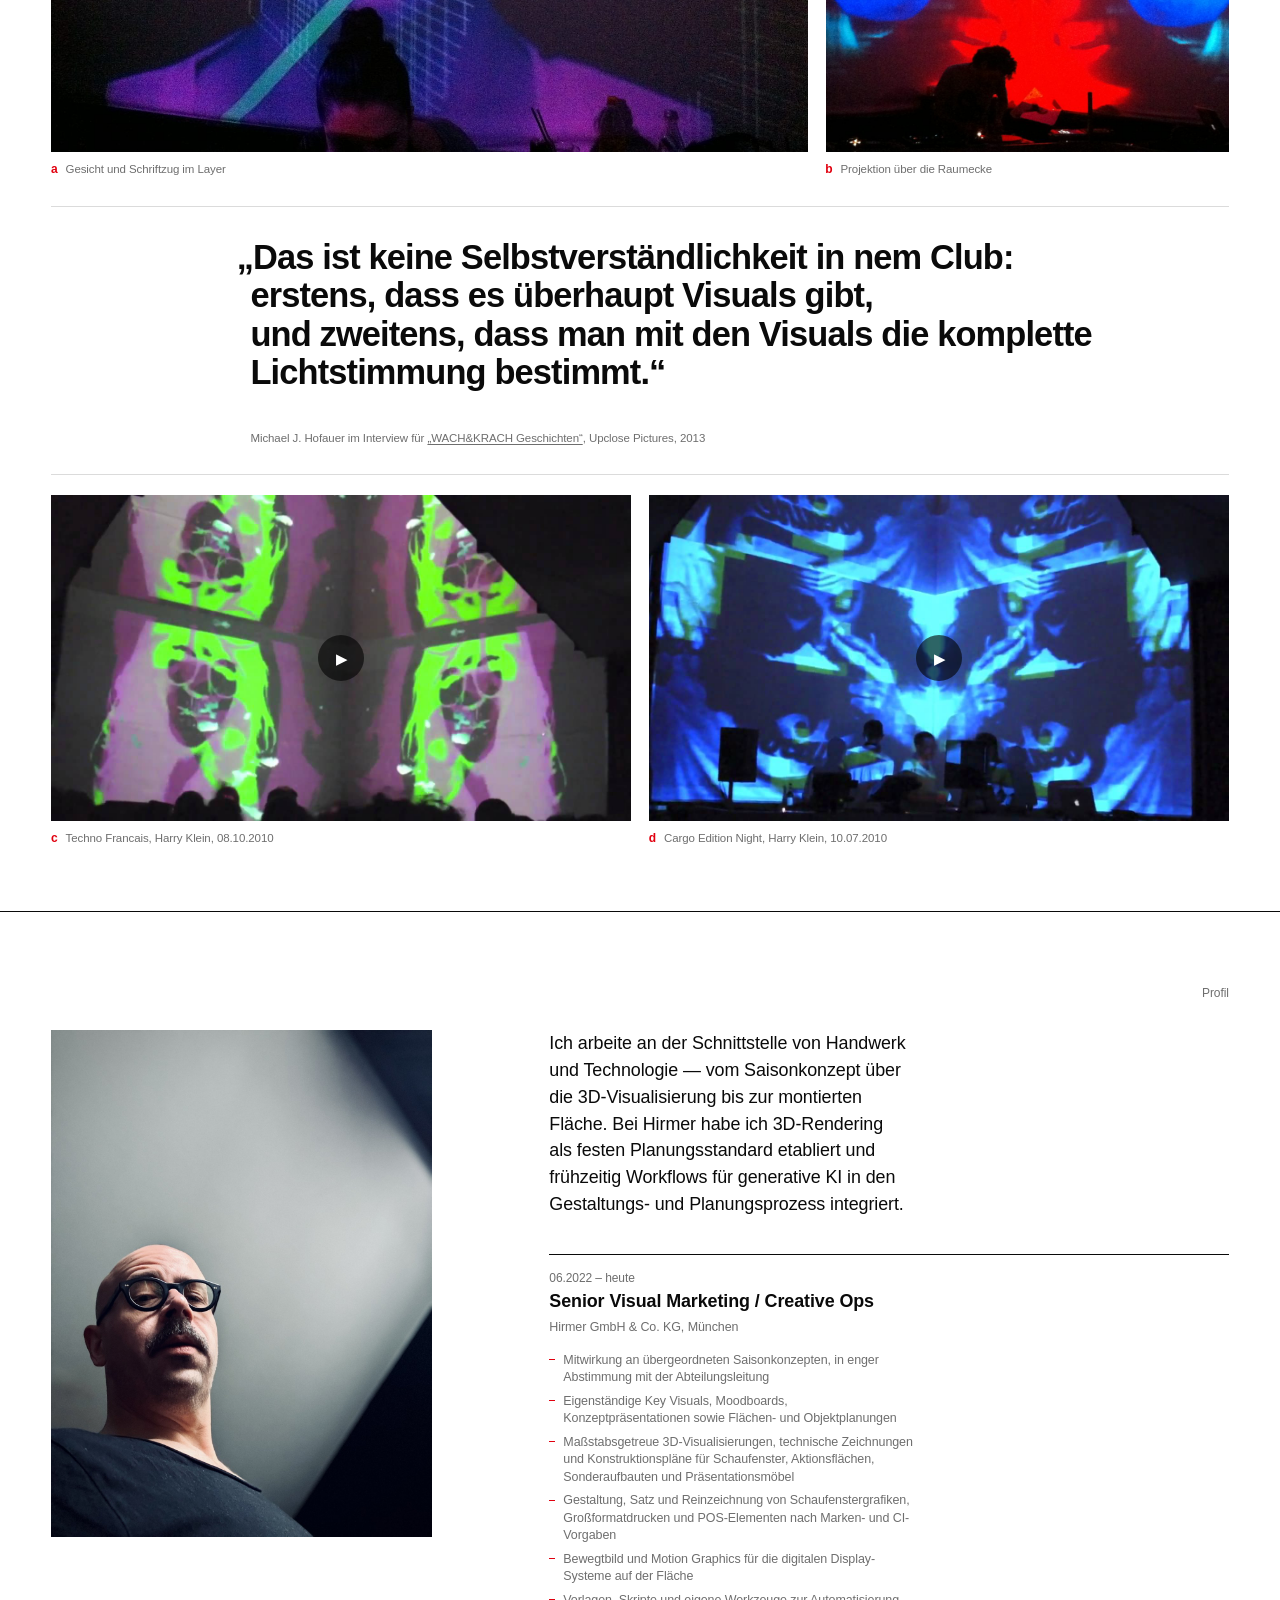
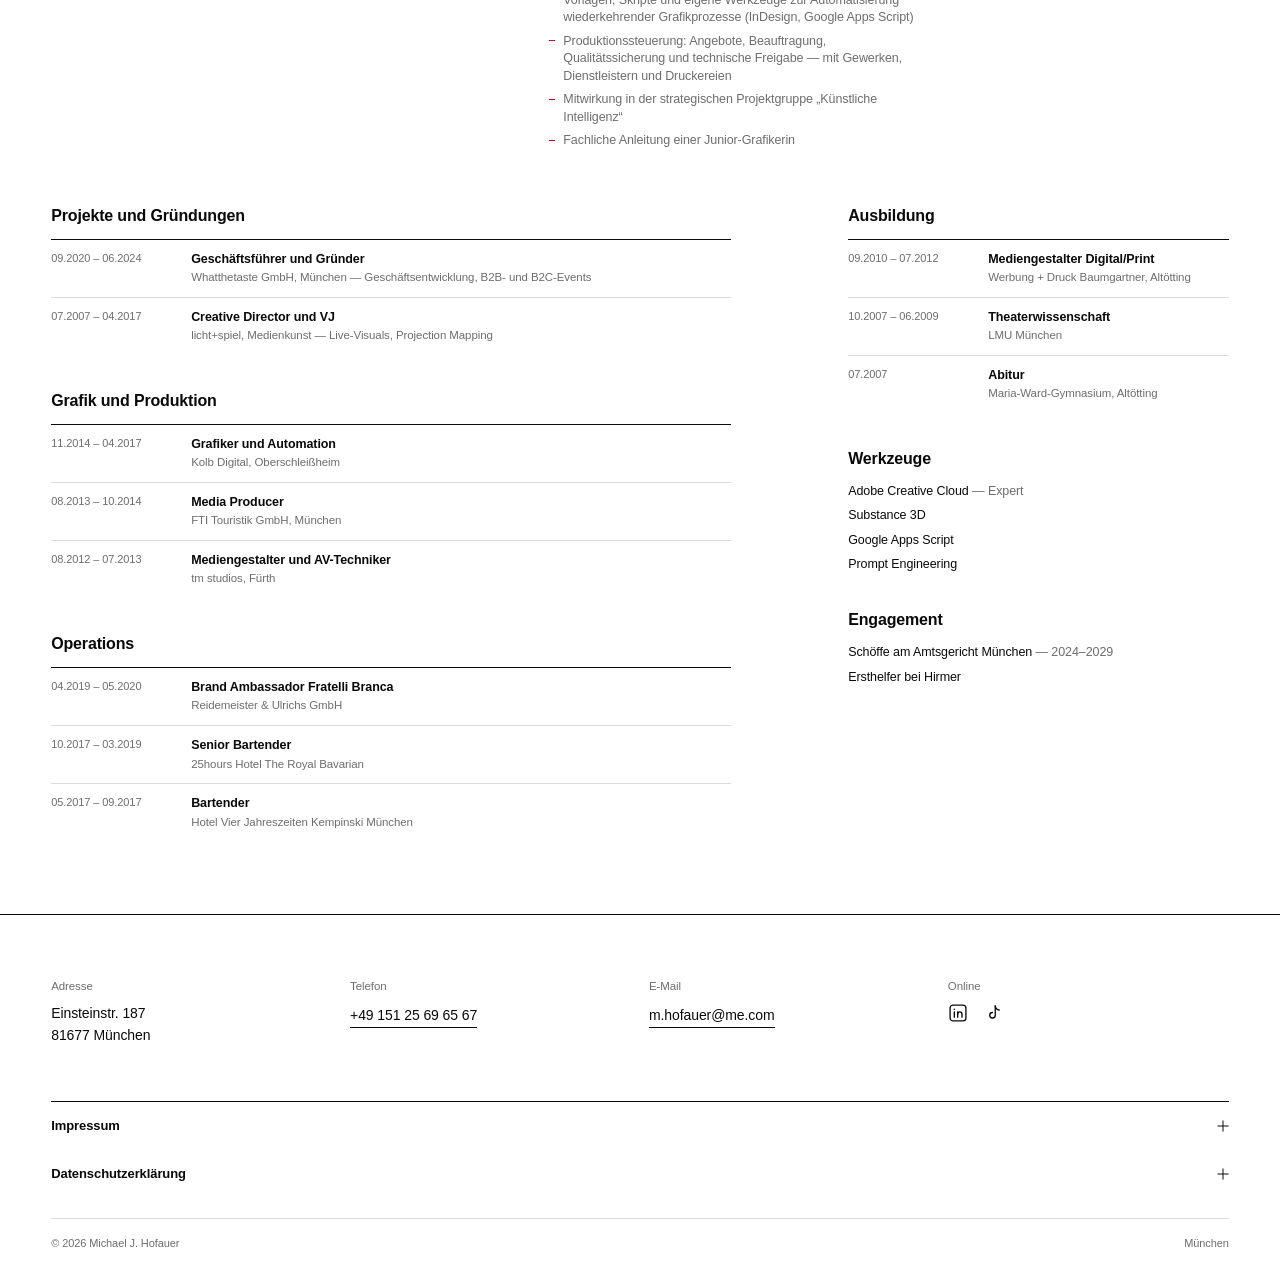
==== commit 8606f003: "Fashion Lab als Projekt 08 aufnehmen (noch ohne 360-Grad-Bilder) Ein modulares Studio-Set fuer ein F" ====
--- a/index.html
+++ b/index.html
@@ -222,6 +222,30 @@
 .strip-item .label{ display:flex; gap:8px; align-items:baseline; }
 .strip-item .letter{ color:var(--red); font-weight:700; font-size:12px; margin-left:-0.02em; }
 .strip-item .cap{ font-size:11.5px; color:var(--grey); }
+/* 360-Grad-Umfahrt: Standbild als Platzhalter, darueber eine Leinwand,
+   die erst nach dem ersten Anfassen die 120 Einzelbilder laedt. */
+.umfahrt{ position:relative; cursor:grab; touch-action:pan-y; outline:0; }
+.umfahrt:active{ cursor:grabbing; }
+.umfahrt:focus-visible{ outline:2px solid var(--red); outline-offset:2px; }
+.umfahrt canvas{ position:absolute; inset:0; width:100%; height:100%; opacity:0; }
+.umfahrt.bereit canvas{ opacity:1; }
+.umfahrt-hinweis{ position:absolute; left:50%; top:50%; transform:translate(-50%,-50%);
+  display:flex; align-items:center; gap:10px; padding:10px 16px; font-size:12px;
+  background:var(--paper); color:var(--ink); border:1px solid var(--ink); pointer-events:none;
+  transition:opacity .4s var(--ease); }
+.umfahrt-hinweis b{ font-weight:400; font-size:18px; line-height:1; }
+.umfahrt.benutzt .umfahrt-hinweis{ opacity:0; }
+.umfahrt-laden{ position:absolute; left:12px; bottom:12px; font-size:11.5px; color:var(--ink);
+  background:var(--paper); padding:4px 8px; font-variant-numeric:tabular-nums; pointer-events:none; }
+.umfahrt-laden[hidden]{ display:none; }
+@media print{ .umfahrt canvas,.umfahrt-hinweis,.umfahrt-laden{ display:none !important; } }
+
+/* Bauzeichnung in zwei Fassungen, je eine pro Thema. Ein Filter
+   (invert + hue-rotate) haette das Rot der LED-Flaechen rosa gemacht. */
+.plan-hell .nur-dunkel{ display:none; }
+html[data-theme="dark"] .plan-hell{ background:#151313 !important; }
+html[data-theme="dark"] .plan-hell .nur-hell{ display:none; }
+html[data-theme="dark"] .plan-hell .nur-dunkel{ display:block; }
 
 /* Pull Quote — eigene Rasterzeile. Das oeffnende Anfuehrungszeichen haengt
    in den Rand, damit der erste Buchstabe optisch auf der Spaltenkante sitzt;
@@ -355,6 +379,9 @@
 @media print{
   .bar,#gridOverlay,#scrollProgress,.cursor-ring,.play-btn,.skip{ display:none !important; }
   html,html[data-theme="dark"]{ --paper:#fff !important; --ink:#000 !important; --grey:#555 !important; --line:#ccc !important; }
+  html[data-theme="dark"] .plan-hell{ background:#fff !important; }
+  html[data-theme="dark"] .plan-hell .nur-hell{ display:block !important; }
+  html[data-theme="dark"] .plan-hell .nur-dunkel{ display:none !important; }
   body{ cursor:auto !important; }
   a{ text-decoration:underline; }
   details:not([open]) > *:not(summary){ display:block !important; }
@@ -417,7 +444,8 @@
   <a class="index-row" href="#p5"><span class="idx-num">05</span><span class="idx-name">Windsor Pop-up</span><span class="idx-year" data-i18n="idx.date5">Herbst 2023</span></a>
   <a class="index-row" href="#p6"><span class="idx-num">06</span><span class="idx-name">Fred Perry Window</span><span class="idx-year" data-i18n="idx.date6">Herbst 2024</span></a>
   <a class="index-row" href="#p7"><span class="idx-num">07</span><span class="idx-name">Dressler Window</span><span class="idx-year" data-i18n="idx.date7">Sommer 2024</span></a>
-  <a class="index-row" href="#p8"><span class="idx-num">08</span><span class="idx-name">licht+spiel</span><span class="idx-year">2007–2017</span></a>
+  <a class="index-row" href="#p9"><span class="idx-num">08</span><span class="idx-name">Fashion Lab</span><span class="idx-year" data-i18n="idx.date9">Herbst 2026</span></a>
+  <a class="index-row" href="#p8"><span class="idx-num">09</span><span class="idx-name">licht+spiel</span><span class="idx-year">2007–2017</span></a>
 </section>
 
 <!-- ========================= 01 SPRING INSIDE ========================= -->
@@ -595,9 +623,64 @@
   </div>
 </section>
 
-<!-- ========================= 08 LICHT+SPIEL ========================= -->
+<!-- ========================= 08 FASHION LAB =========================
+     Steht vor licht+spiel, traegt aber die id p9: die ids p1-p8 sind von
+     aussen verlinkt (llms.txt) und bleiben stabil. Angezeigt wird 08,
+     licht+spiel zeigt jetzt 09.
+     Alle Bilder sind logofrei: Marken auf Waenden, LED-Flaechen und
+     Produkten wurden im Quellprojekt entfernt (mjh_ci, praesentation/
+     hse24/portfolio/logos-entfernen.py). Bitte nur von dort ersetzen. -->
+<section class="project wrap" id="p9">
+  <div class="p-head"><span class="p-num">08</span><span data-i18n="p9.kicker">Case Study — Herbst 2026</span></div>
+  <div class="grid">
+    <div class="p-image" style="background:#b9ac9f"><img src="images/fashionlab-hero.jpg" width="2000" height="1250" alt="Fashion Lab" loading="lazy"></div>
+    <div class="p-data">
+      <h3>Fashion Lab</h3>
+      <p class="body-sec" data-i18n="p9.desc">Ein modulares Studio für ein neues Fashion-Format im TV-Shopping, in dem mehrere Creator-Marken im Wechsel auftreten. Bühnenbau, LED-Content und Markenauftritt sollten ein System werden, vom Moodboard bis zur Bauzeichnung. Meine Antwort: ein Bau, der stehen bleibt, und Flächen, die die Marke wechseln.</p>
+      <dl class="p-facts">
+        <dt data-i18n="lbl.format">Format</dt><dd data-i18n="p9.format">Studio-Set, TV-Shopping</dd>
+        <dt data-i18n="lbl.flaeche">Fläche</dt><dd data-i18n="p9.flaeche">Rundstudio, 20 × 18 m</dd>
+        <dt data-i18n="lbl.rolle">Rolle</dt><dd data-i18n="p9.rolle">Konzept, 3D-Planung, Rendering, Bauzeichnung</dd>
+      </dl>
+      <ul class="p-stats">
+        <li><span data-i18n="p9.stat1">Freistehende LED-Flächen</span><b>8</b></li>
+        <li><span data-i18n="p9.stat2">LED-Bildfläche</span><b data-i18n="p9.stat2val">64,9 m²</b></li>
+        <li><span data-i18n="p9.stat3">Bereiche in einem Bau</span><b>5</b></li>
+      </ul>
+    </div>
+  </div>
+  <div class="strip">
+    <div class="strip-item n3" style="--ar:1.3592"><div class="thumb" style="background:#c5ad92"><img src="images/fashionlab-layout.jpg" width="1400" height="1030" alt="Grundlayout" loading="lazy"></div>
+      <div class="label"><span class="letter">a</span><span class="cap" data-i18n="p9.stripA">Moderation, Produkt und LED in jedem Bereich</span></div></div>
+    <div class="strip-item n3" style="--ar:1.1102"><div class="thumb plan-hell" style="background:#f5f3f3"><img class="nur-hell" src="images/fashionlab-plan.jpg" width="1400" height="1261" alt="Bauzeichnung" loading="lazy"><img class="nur-dunkel" src="images/fashionlab-plan-dunkel.jpg" width="1400" height="1261" alt="Bauzeichnung" loading="lazy"></div>
+      <div class="label"><span class="letter">b</span><span class="cap" data-i18n="p9.stripB">Bauzeichnung, acht LED-Flächen</span></div></div>
+    <div class="strip-item n3" style="--ar:1.6667"><div class="thumb" style="background:#a99686"><img src="images/fashionlab-led.jpg" width="1400" height="840" alt="LED-Flächen" loading="lazy"></div>
+      <div class="label"><span class="letter">c</span><span class="cap" data-i18n="p9.stripC">LED-Flächen frei vor der Rundwand</span></div></div>
+  </div>
+  <div class="strip">
+    <div class="strip-item n3" style="--ar:1.25"><div class="thumb" style="background:#c5b9b0"><img src="images/fashionlab-fashion.jpg" width="1100" height="880" alt="Fashion" loading="lazy"></div>
+      <div class="label"><span class="letter">d</span><span class="cap" data-i18n="p9.stripD">Derselbe Bau für Fashion</span></div></div>
+    <div class="strip-item n3" style="--ar:1.25"><div class="thumb" style="background:#baa796"><img src="images/fashionlab-cosmetics.jpg" width="1100" height="880" alt="Cosmetics" loading="lazy"></div>
+      <div class="label"><span class="letter">e</span><span class="cap" data-i18n="p9.stripE">… für Cosmetics</span></div></div>
+    <div class="strip-item n3" style="--ar:0.6"><div class="thumb" style="background:#b2957b"><img src="images/fashionlab-schmuck.jpg" width="900" height="1500" alt="Schmuck" loading="lazy"></div>
+      <div class="label"><span class="letter">f</span><span class="cap" data-i18n="p9.stripF">… für Schmuck</span></div></div>
+  </div>
+  <div class="strip">
+    <div class="strip-item strip-full" style="--ar:1.7778">
+      <div class="thumb umfahrt" style="background:#c9bdb1" data-pfad="images/fashionlab-360/u" data-anzahl="120"
+           tabindex="0" role="img" aria-label="360-Grad-Umfahrt durch das Set. Im Bild ziehen oder Pfeiltasten zum Drehen.">
+        <img src="images/fashionlab-360/u001.jpg" width="1280" height="720" alt="" loading="lazy">
+        <canvas width="1280" height="720" aria-hidden="true"></canvas>
+        <span class="umfahrt-hinweis" aria-hidden="true"><b>&#8596;</b><span data-i18n="p9.dreh">Im Bild ziehen</span></span>
+        <span class="umfahrt-laden" aria-hidden="true" hidden></span>
+      </div>
+      <div class="label"><span class="letter">g</span><span class="cap" data-i18n="p9.stripG">360°-Umfahrt durch alle fünf Bereiche</span></div></div>
+  </div>
+</section>
+
+<!-- ========================= 09 LICHT+SPIEL ========================= -->
 <section class="project wrap" id="p8">
-  <div class="p-head"><span class="p-num">08</span><span data-i18n="p8.kicker">Medienkunst — 2007–2017</span></div>
+  <div class="p-head"><span class="p-num">09</span><span data-i18n="p8.kicker">Medienkunst — 2007–2017</span></div>
   <div class="grid">
     <div class="p-image" style="background:#6e492e"><img src="images/lichtspiel-hero.jpg" width="2000" height="1250" alt="licht+spiel" loading="lazy"></div>
     <div class="p-data">
@@ -922,6 +1005,63 @@
     }, { threshold:0.15, rootMargin:'0px 0px -8% 0px' });
     revealItems.forEach(function(el){ io.observe(el); });
   }
+
+  /* ---------- 360-Grad-Umfahrt ----------
+     Die 120 Einzelbilder (rund 7 MB) werden erst geladen, wenn jemand das
+     Bild anfasst oder es mit der Tastatur ansteuert - wer nur scrollt, laedt
+     nichts davon. Gezeichnet wird auf eine Leinwand: ein Bildtausch auf
+     vorab dekodierten Bildern dauert rund eine Millisekunde, ein
+     src-Wechsel am img kann beim Ziehen ruckeln. Eine Bildbreite Ziehen
+     ist eine ganze Umdrehung. */
+  document.querySelectorAll('.umfahrt').forEach(function(box){
+    var leinwand = box.querySelector('canvas'), ctx = leinwand.getContext('2d', { alpha:false });
+    var laden = box.querySelector('.umfahrt-laden');
+    var pfad = box.dataset.pfad, anzahl = +box.dataset.anzahl;
+    var bilder = [], gestartet = false, stand = 0, ziel = 0, geplant = false;
+
+    function nummer(k){ return pfad + String(k + 1).padStart(3, '0') + '.jpg'; }
+    function starten(){
+      if(gestartet) return; gestartet = true;
+      var fertig = 0; laden.hidden = false; laden.textContent = '0 %';
+      for(var k = 0; k < anzahl; k++){
+        (function(k){
+          var im = new Image();
+          im.onload = im.onerror = function(){
+            if(im.naturalWidth) bilder[k] = im;
+            fertig++;
+            laden.textContent = Math.round(fertig / anzahl * 100) + ' %';
+            if(k === 0 && bilder[0]){ zeichne(0); box.classList.add('bereit'); }
+            if(fertig === anzahl) laden.hidden = true;
+          };
+          im.src = nummer(k);
+        })(k);
+      }
+    }
+    function zeichne(k){ if(bilder[k]){ ctx.drawImage(bilder[k], 0, 0, leinwand.width, leinwand.height); stand = k; } }
+    function setze(k){
+      ziel = ((k % anzahl) + anzahl) % anzahl;
+      if(!geplant){ geplant = true; requestAnimationFrame(function(){ geplant = false; if(ziel !== stand) zeichne(ziel); }); }
+    }
+
+    var zieht = false, startX = 0, startK = 0;
+    box.addEventListener('pointerdown', function(e){
+      starten(); box.classList.add('benutzt');
+      zieht = true; startX = e.clientX; startK = stand;
+      box.setPointerCapture(e.pointerId);
+    });
+    box.addEventListener('pointermove', function(e){
+      if(!zieht) return;
+      setze(startK + Math.round((e.clientX - startX) / box.getBoundingClientRect().width * anzahl));
+    });
+    ['pointerup','pointercancel','lostpointercapture'].forEach(function(t){
+      box.addEventListener(t, function(){ zieht = false; });
+    });
+    box.addEventListener('keydown', function(e){
+      if(e.key !== 'ArrowLeft' && e.key !== 'ArrowRight') return;
+      e.preventDefault(); starten(); box.classList.add('benutzt');
+      setze(stand + (e.key === 'ArrowRight' ? 1 : -1));
+    });
+  });
 
   /* ============================================================
      SPRACHUMSCHALTUNG
@@ -959,6 +1099,7 @@
       "idx.date5": "2023年秋",
       "idx.date6": "2024年秋",
       "idx.date7": "2024年夏",
+      "idx.date9": "2026年秋",
       "p1.kicker": "Hirmer — 2023年春",
       "p1.desc": "建物全体をアルプスの草原に変える。担当はビジュアライゼーション。この可視化があってはじめて必要量を算出でき、花が八週間もつことは当初からの条件だった。",
       "p1.flaeche": "ショーウィンドウと売場",
@@ -1019,6 +1160,23 @@
       "p7.flaeche": "ショーウィンドウ",
       "p7.rolle": "コンセプト、グラフィック、ビジュアライゼーション",
       "p7.stripA": "ライトボックス構造の3Dプレビュー",
+      "p9.kicker": "ケーススタディ — 2026年秋",
+      "p9.desc": "テレビ通販の新しいファッション番組のための、モジュール式スタジオ。複数のクリエイターブランドが交代で出演する。舞台造作、LEDコンテンツ、ブランドの見せ方を、ムードボードから施工図まで一つのシステムにまとめることが課題だった。答えは、動かない造作と、ブランドごとに変わる面。",
+      "p9.format": "スタジオセット、テレビ通販",
+      "p9.flaeche": "円形スタジオ、20 × 18 m",
+      "p9.rolle": "コンセプト、3Dプランニング、レンダリング、施工図",
+      "p9.stat1": "自立式LEDウォール",
+      "p9.stat2": "LED映像面積",
+      "p9.stat2val": "64.9 m²",
+      "p9.stat3": "一つの造作の中のエリア",
+      "p9.stripA": "どのエリアにも司会・商品・LED",
+      "p9.stripB": "施工図、8面のLEDウォール",
+      "p9.stripC": "円形の壁から離して立つLEDウォール",
+      "p9.stripD": "同じ造作でファッション",
+      "p9.stripE": "コスメ",
+      "p9.stripF": "ジュエリー",
+      "p9.stripG": "5つのエリアをめぐる360°ビュー",
+      "p9.dreh": "ドラッグで回転",
       "p8.kicker": "メディアアート — 2007–2017",
       "p8.desc": "ライブビジュアルとプロジェクションマッピングの十年。コンパクトなフロアが複数の面から映像投影に囲まれていたミュンヘンのHarry Kleinでのレジデンシーに加え、エアランゲン（2010年）とニュルンベルク（2013年）のVJ Festivalに出演。『Vom Lutschlieserl und der Fräulein Irmi』では、Anton Leiss-Huberが脚本・制作したラジオドラマにビジュアルをつけた。2010年にはアルトエッティングの「Kultur im Rathaus」の一環として、三年分のアーカイブによる最初の回顧展を開催。2011年にはウィーンのPratersauna Artspaceで個展。",
       "p8.format": "ライブビジュアル、マッピング、インスタレーション",
@@ -1137,7 +1295,7 @@
       "hero.role1":"Visual Marketing", "hero.role2":"Retail Design", "hero.role3":"Creative Ops",
       "hero.city":"Munich",
       "idx.date1":"Spring 2023", "idx.date2":"Fall 2023", "idx.date3":"Fall 2025", "idx.name4":"Freude schenken", "idx.date4":"Christmas 2023", "idx.date5":"Fall 2023",
-      "idx.date6":"Fall 2024", "idx.date7":"Summer 2024",
+      "idx.date6":"Fall 2024", "idx.date7":"Summer 2024", "idx.date9":"Fall 2026",
 
       "p1.kicker":"Hirmer — Spring 2023",
       "p1.desc":"The whole store becomes an alpine meadow. My part was the visualisation — it was the basis on which quantities could be calculated, and the flowers had to last eight weeks from the start.",
@@ -1180,6 +1338,17 @@
       "p7.flaeche":"Shop window", "p7.rolle":"Concept, graphics, visualisation",
       "p7.stripA":"3D preview of the lightbox construction",
 
+      "p9.kicker":"Case study — Fall 2026",
+      "p9.desc":"A modular studio for a new fashion format in TV shopping, where several creator brands take turns on air. Set construction, LED content and brand presence were to become one system, from mood board to construction drawing. My answer: a build that stays, and surfaces that change with the brand.",
+      "p9.format":"Studio set, TV shopping", "p9.flaeche":"Round studio, 20 × 18 m",
+      "p9.rolle":"Concept, 3D planning, rendering, construction drawing",
+      "p9.stat1":"Free-standing LED walls", "p9.stat2":"LED image area", "p9.stat2val":"64.9 m²",
+      "p9.stat3":"Areas in one build",
+      "p9.stripA":"Moderation, product and LED in every area",
+      "p9.stripB":"Construction drawing, eight LED walls",
+      "p9.stripC":"LED walls standing clear of the curved wall",
+      "p9.stripD":"The same build for fashion", "p9.stripE":"… for cosmetics", "p9.stripF":"… for jewellery",
+      "p9.stripG":"360° tour through all five areas", "p9.dreh":"Drag to rotate",
       "p8.kicker":"Media art — 2007–2017",
       "p8.desc":"Ten years of live visuals and projection mapping — with a residency at Munich’s Harry Klein, whose compact dance floor was surrounded by video projections on several sides, plus performances at the VJ Festival in Erlangen (2010) and Nuremberg (2013). For “Vom Lutschlieserl und der Fräulein Irmi” I created the visuals for the radio play written and produced by Anton Leiss-Huber. In 2010, licht+spiel presented a first retrospective with three years of archive material as part of the “Kultur im Rathaus” series in Altötting; in 2011 followed a solo exhibition at the Pratersauna Vienna Artspace.",
       "p8.format":"Live visuals, mapping, installation", "p8.rolle":"Creative director and VJ",
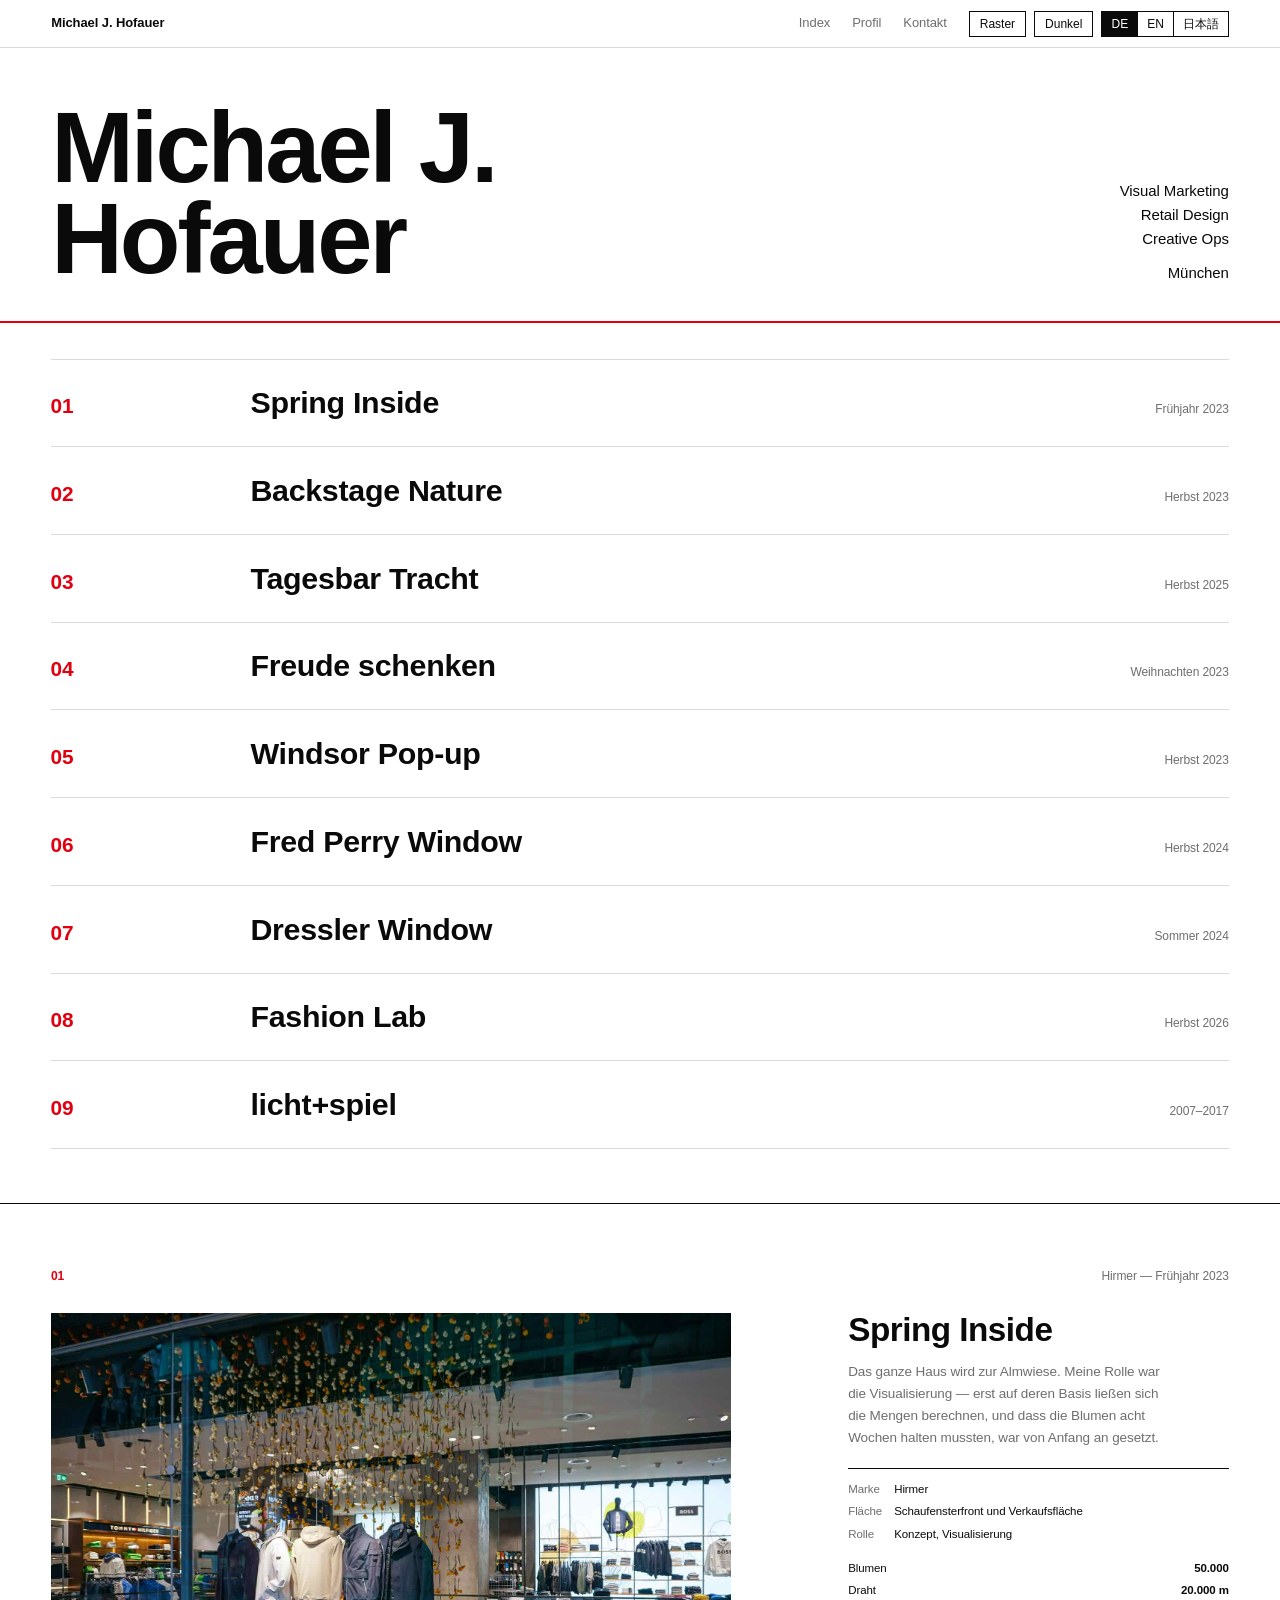
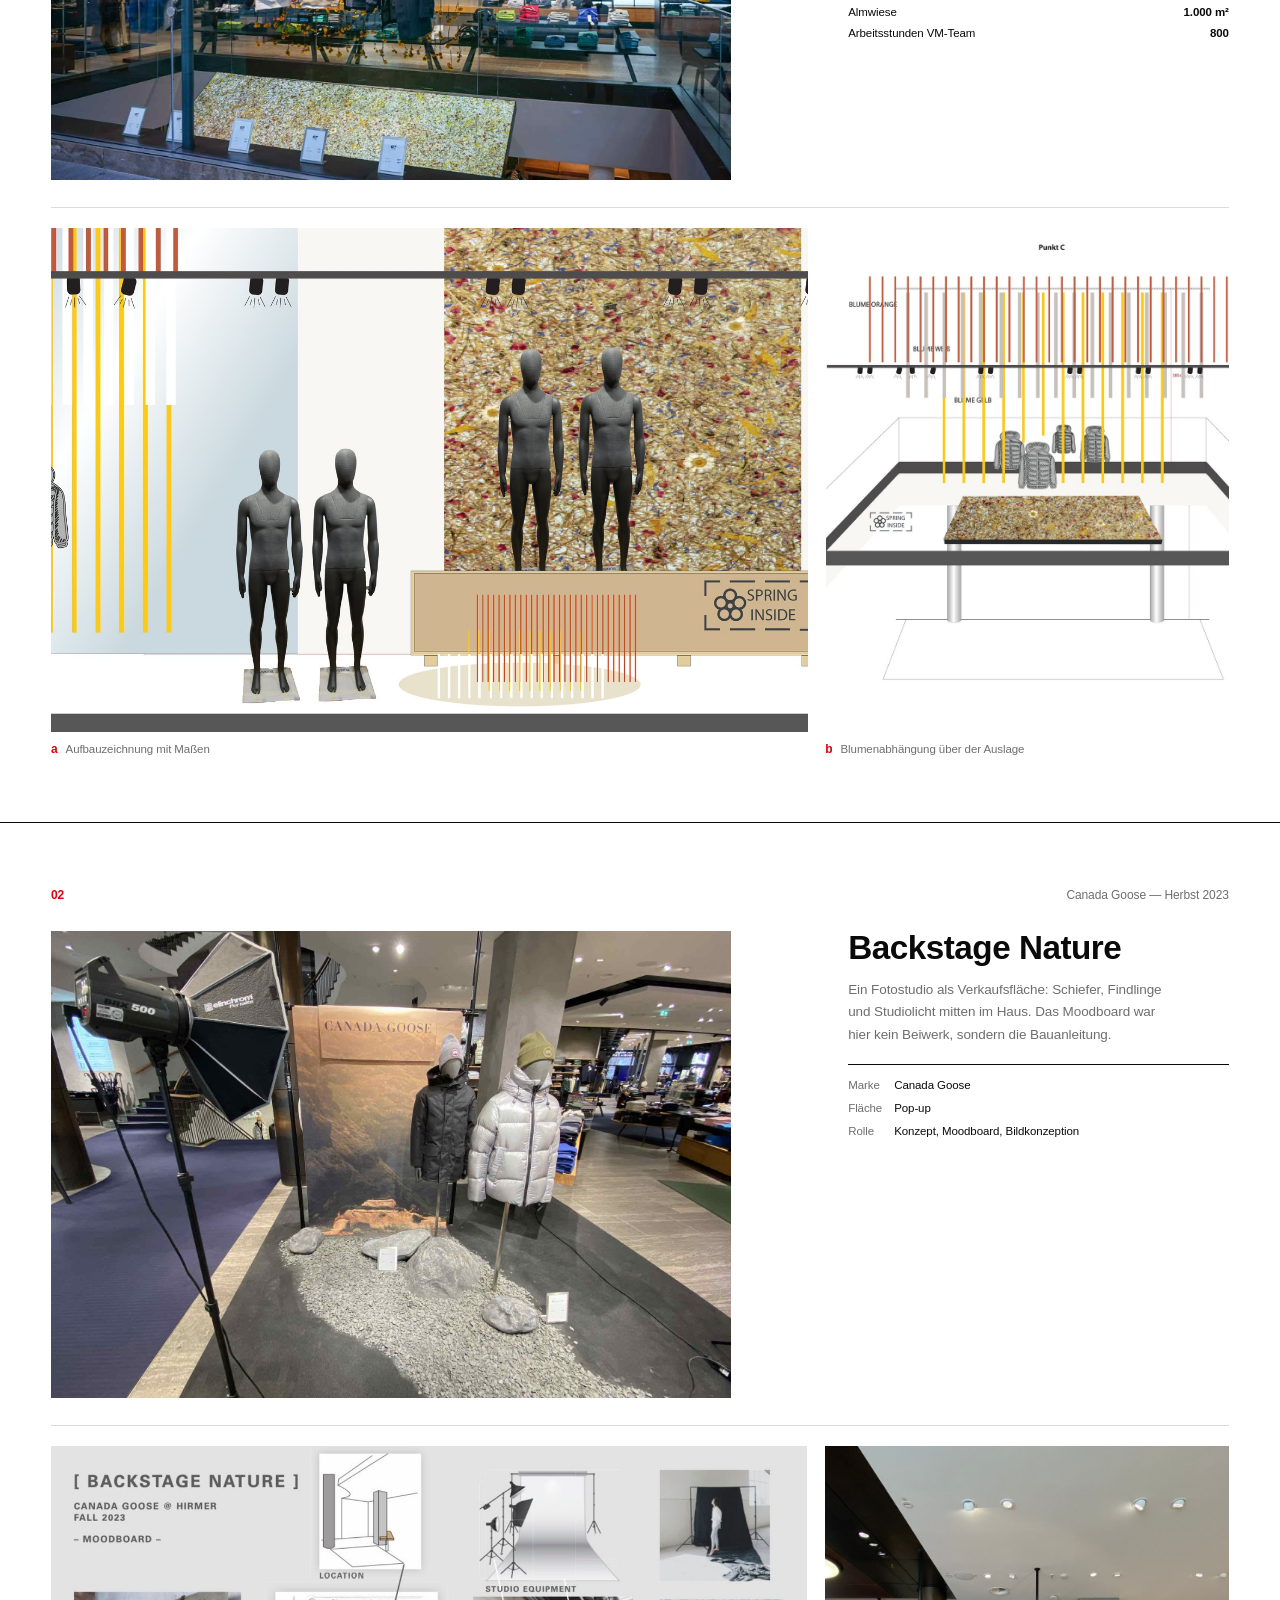
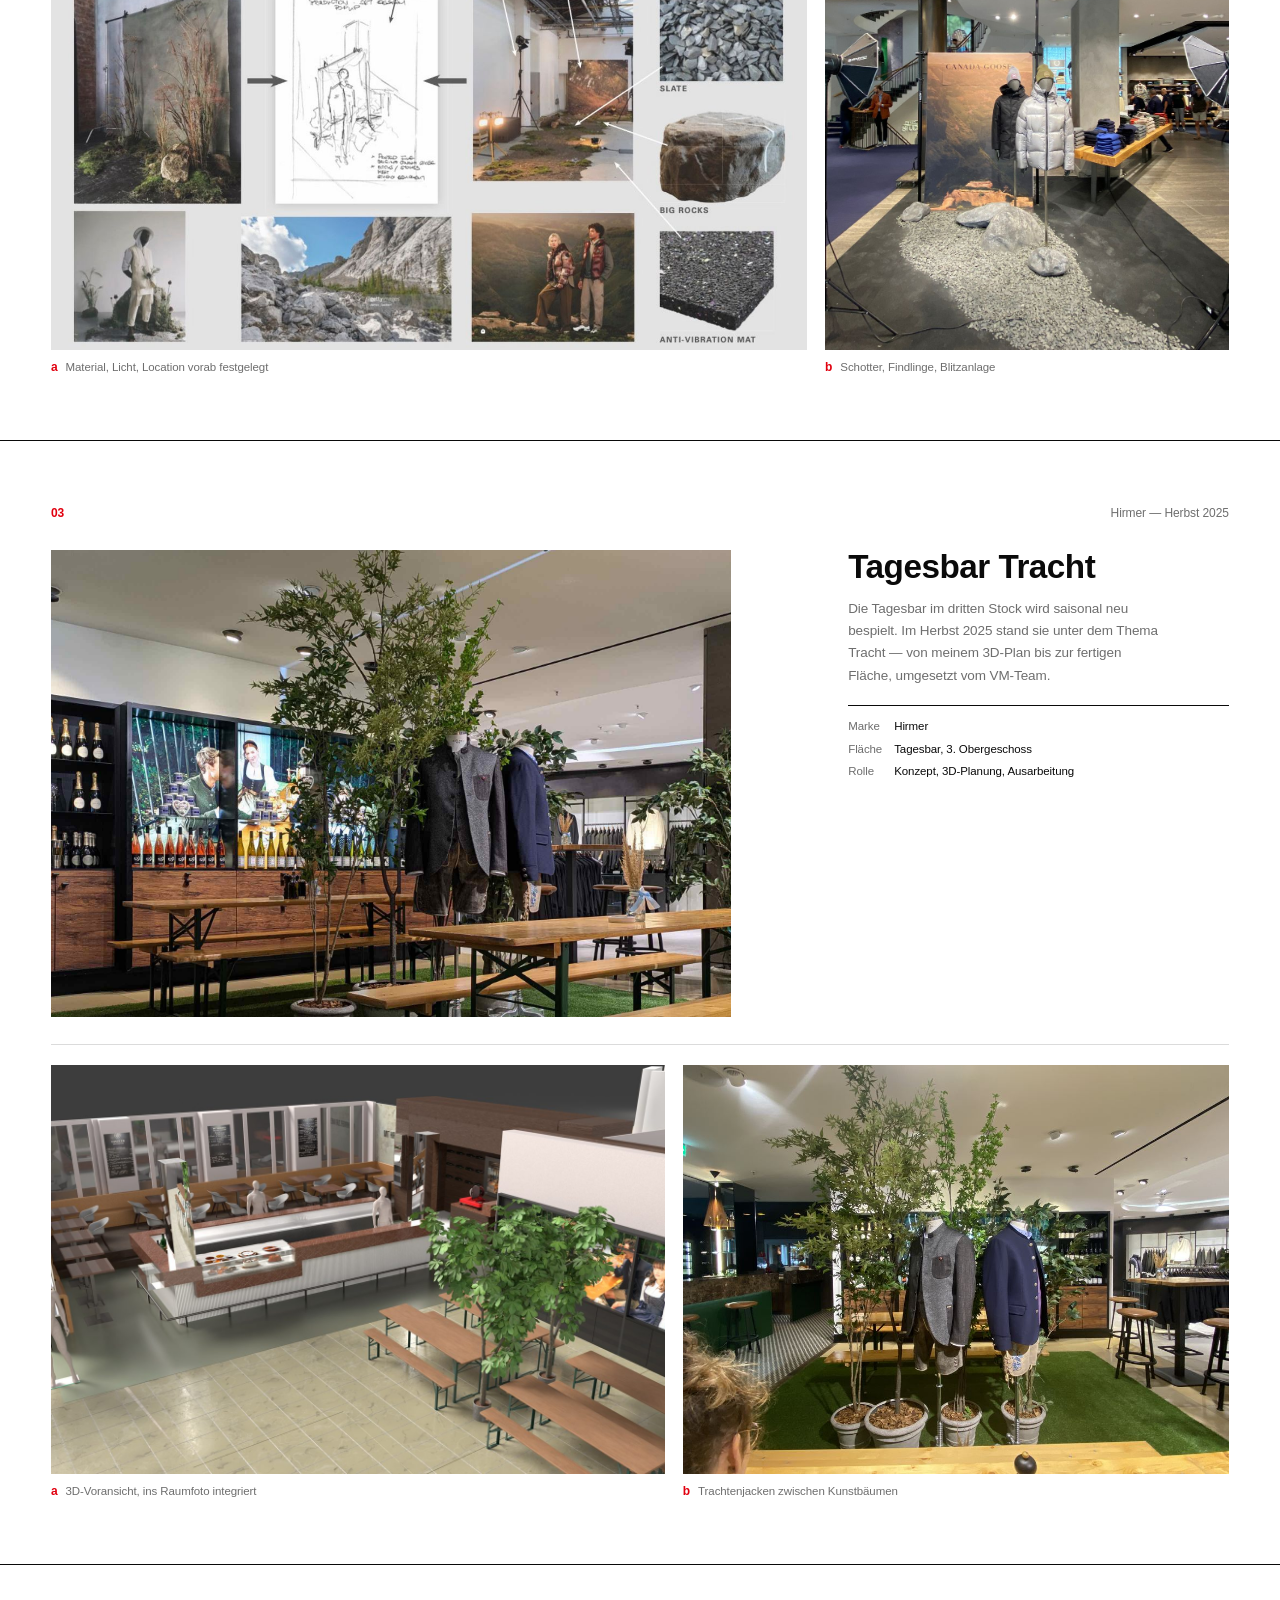
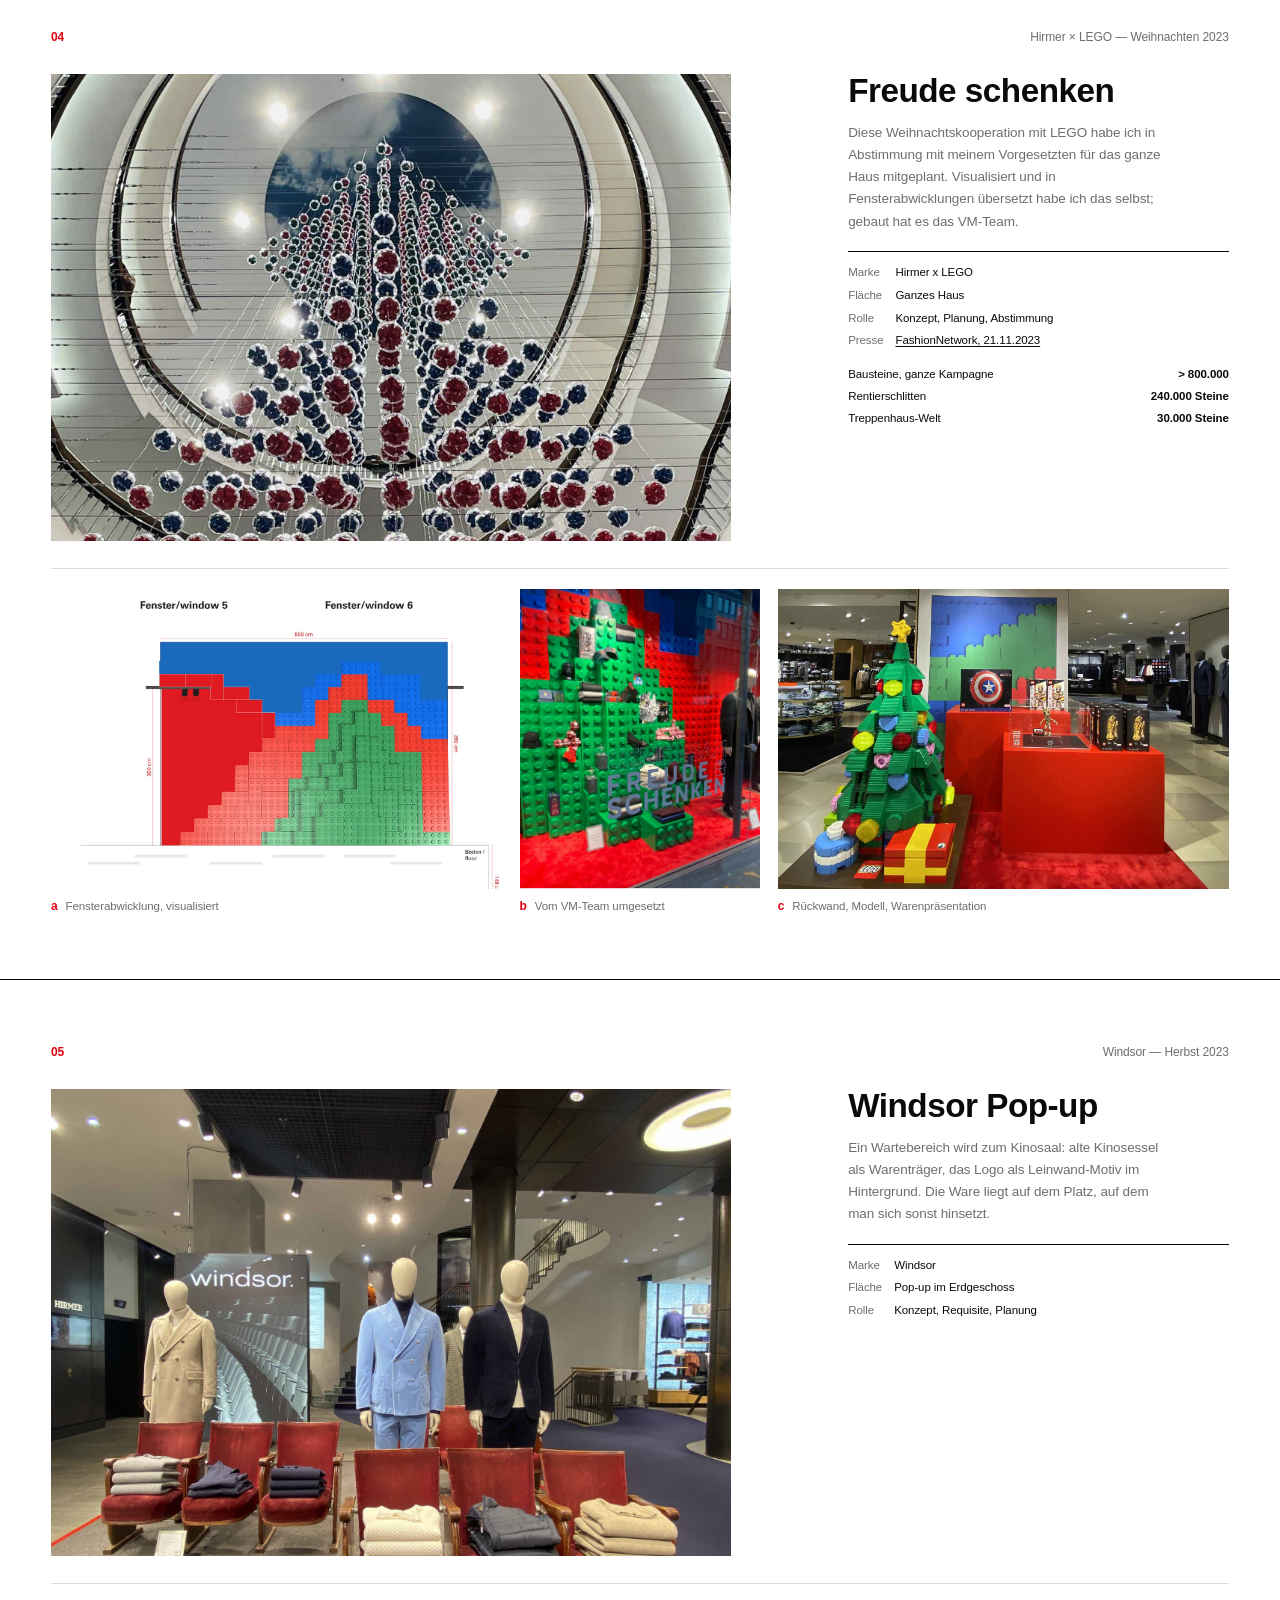
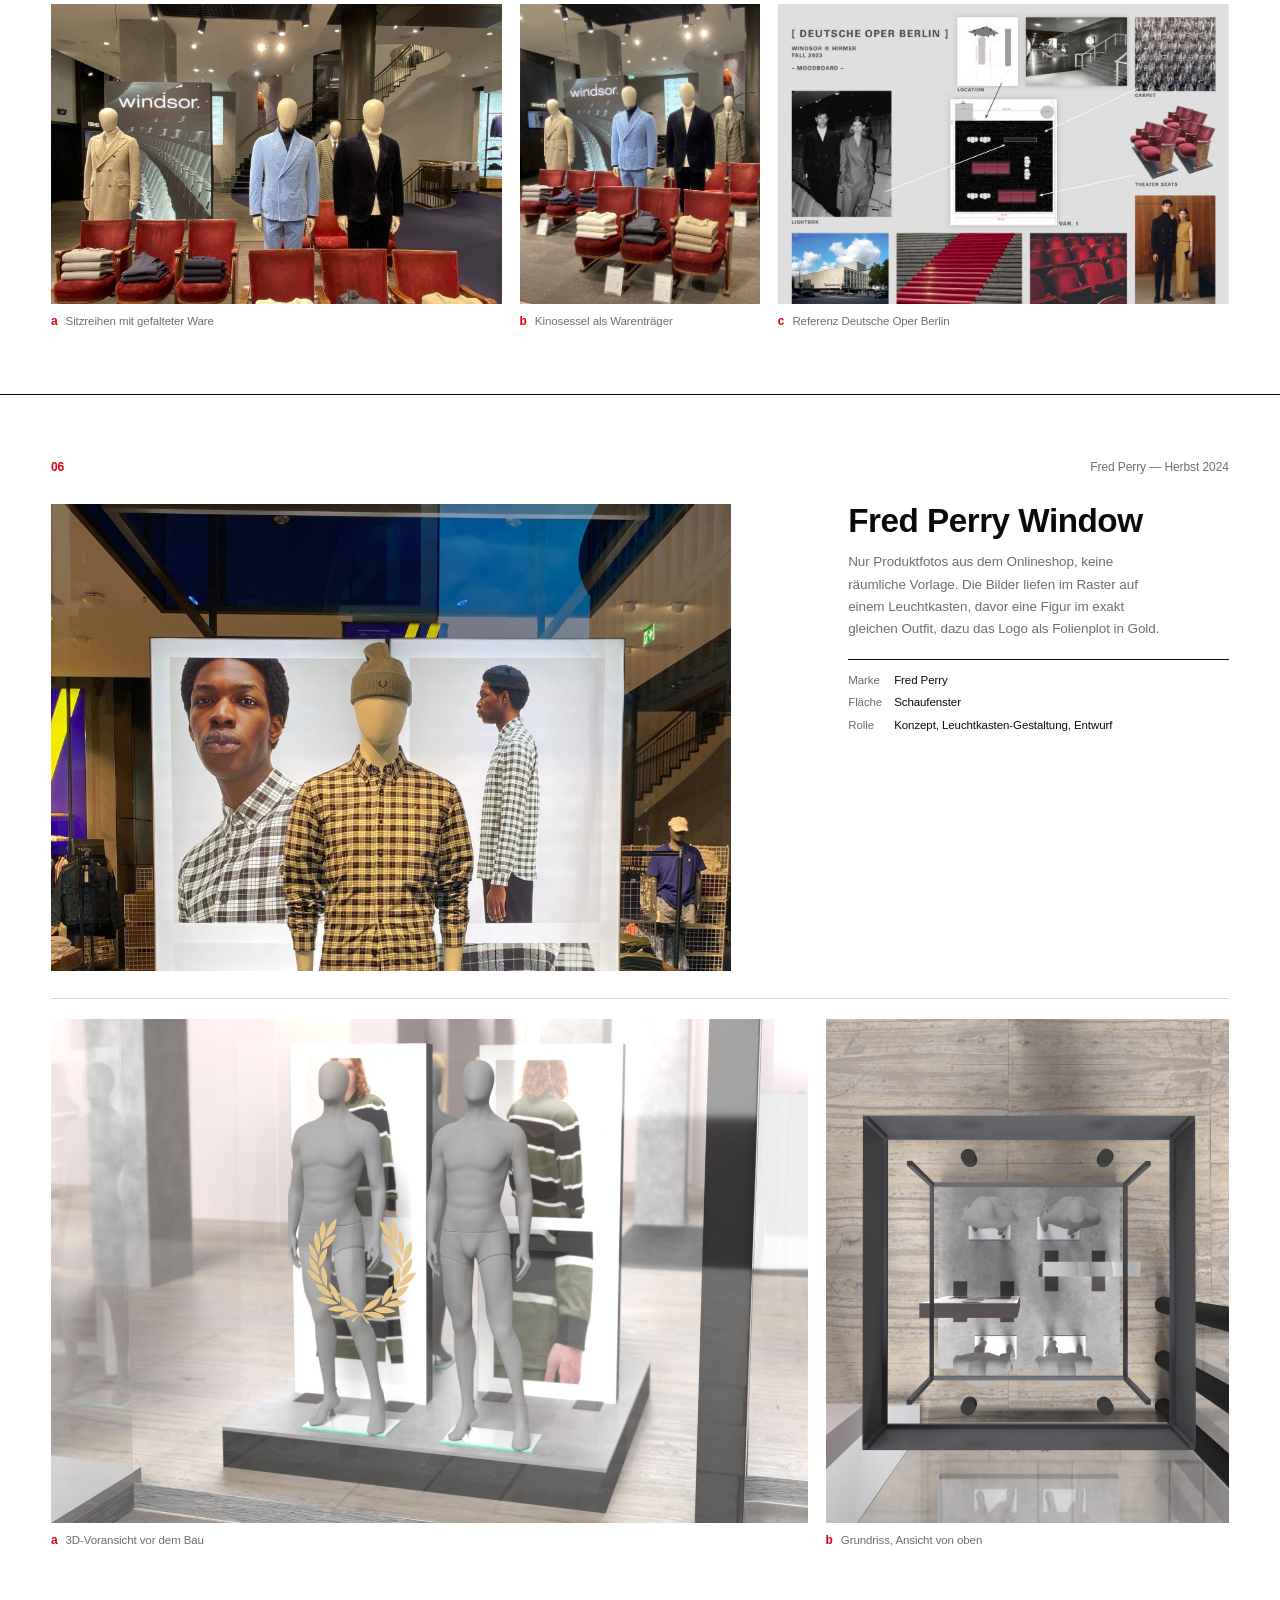
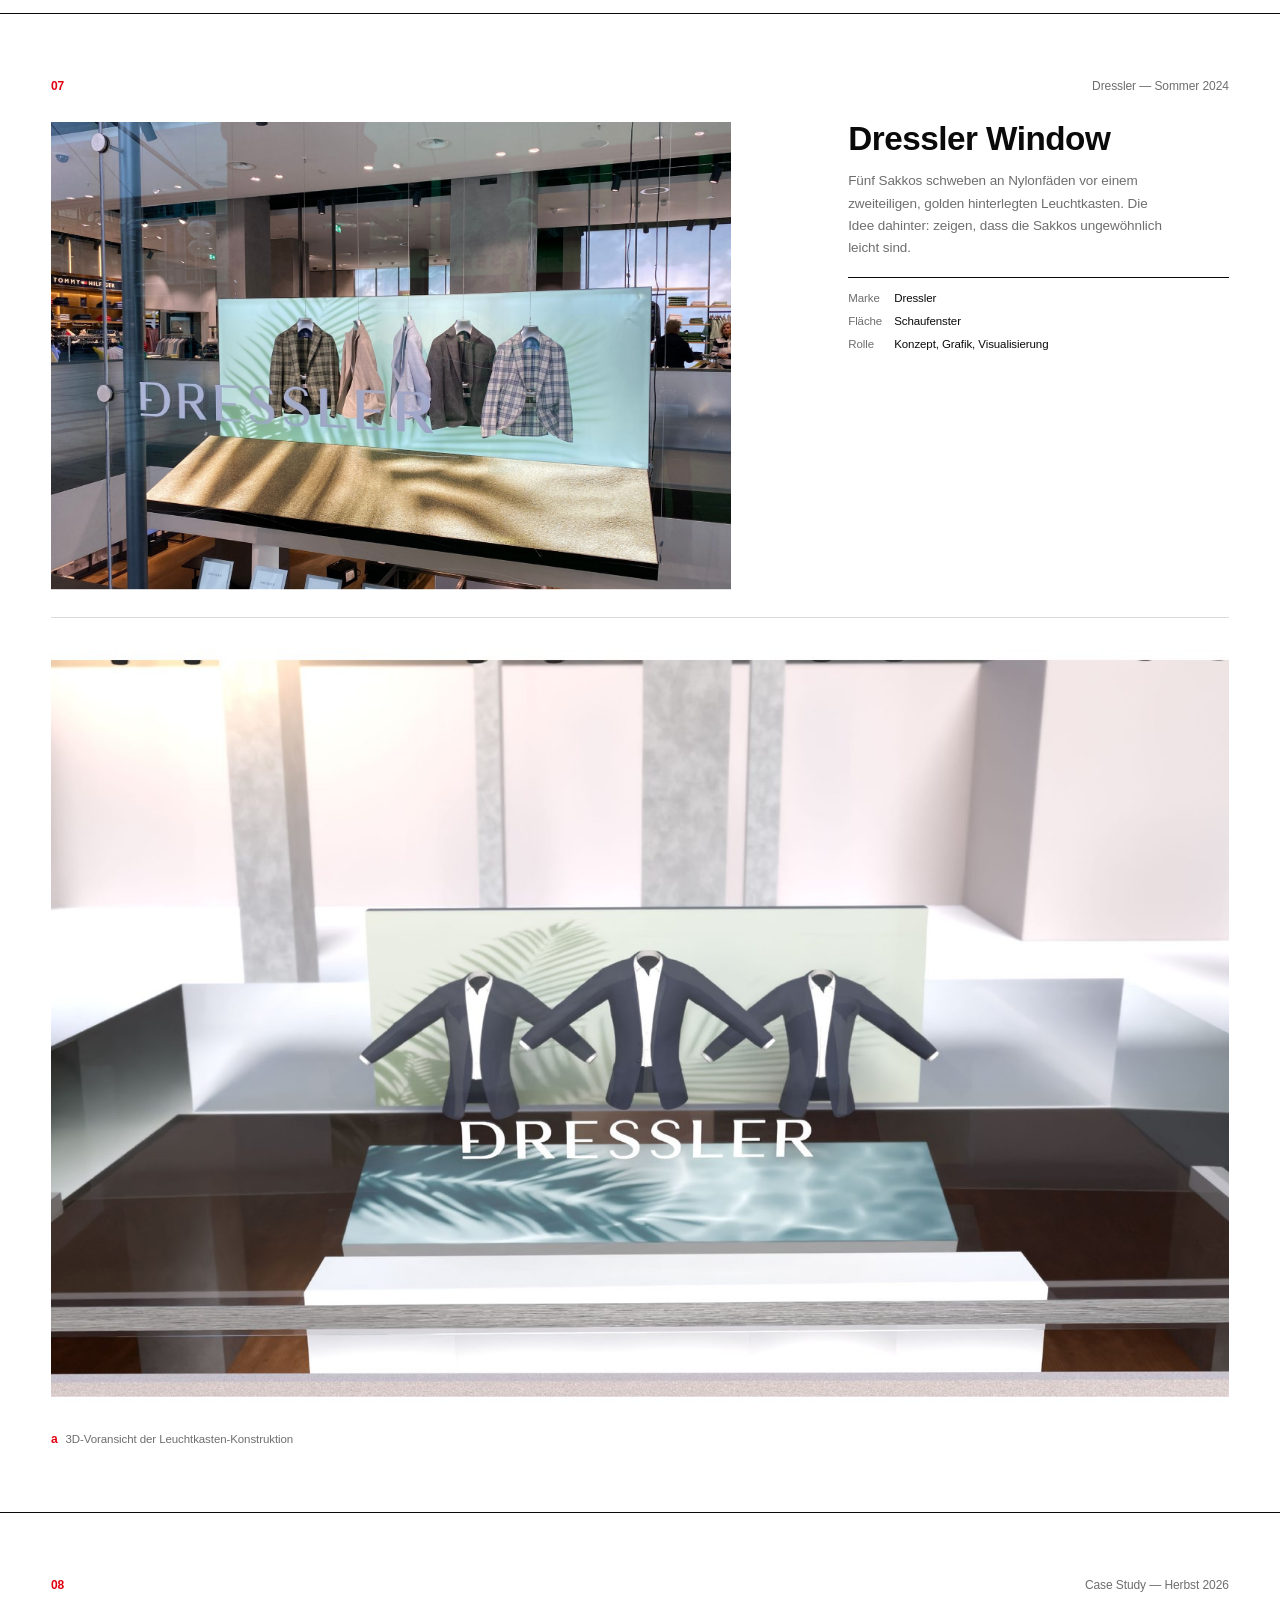
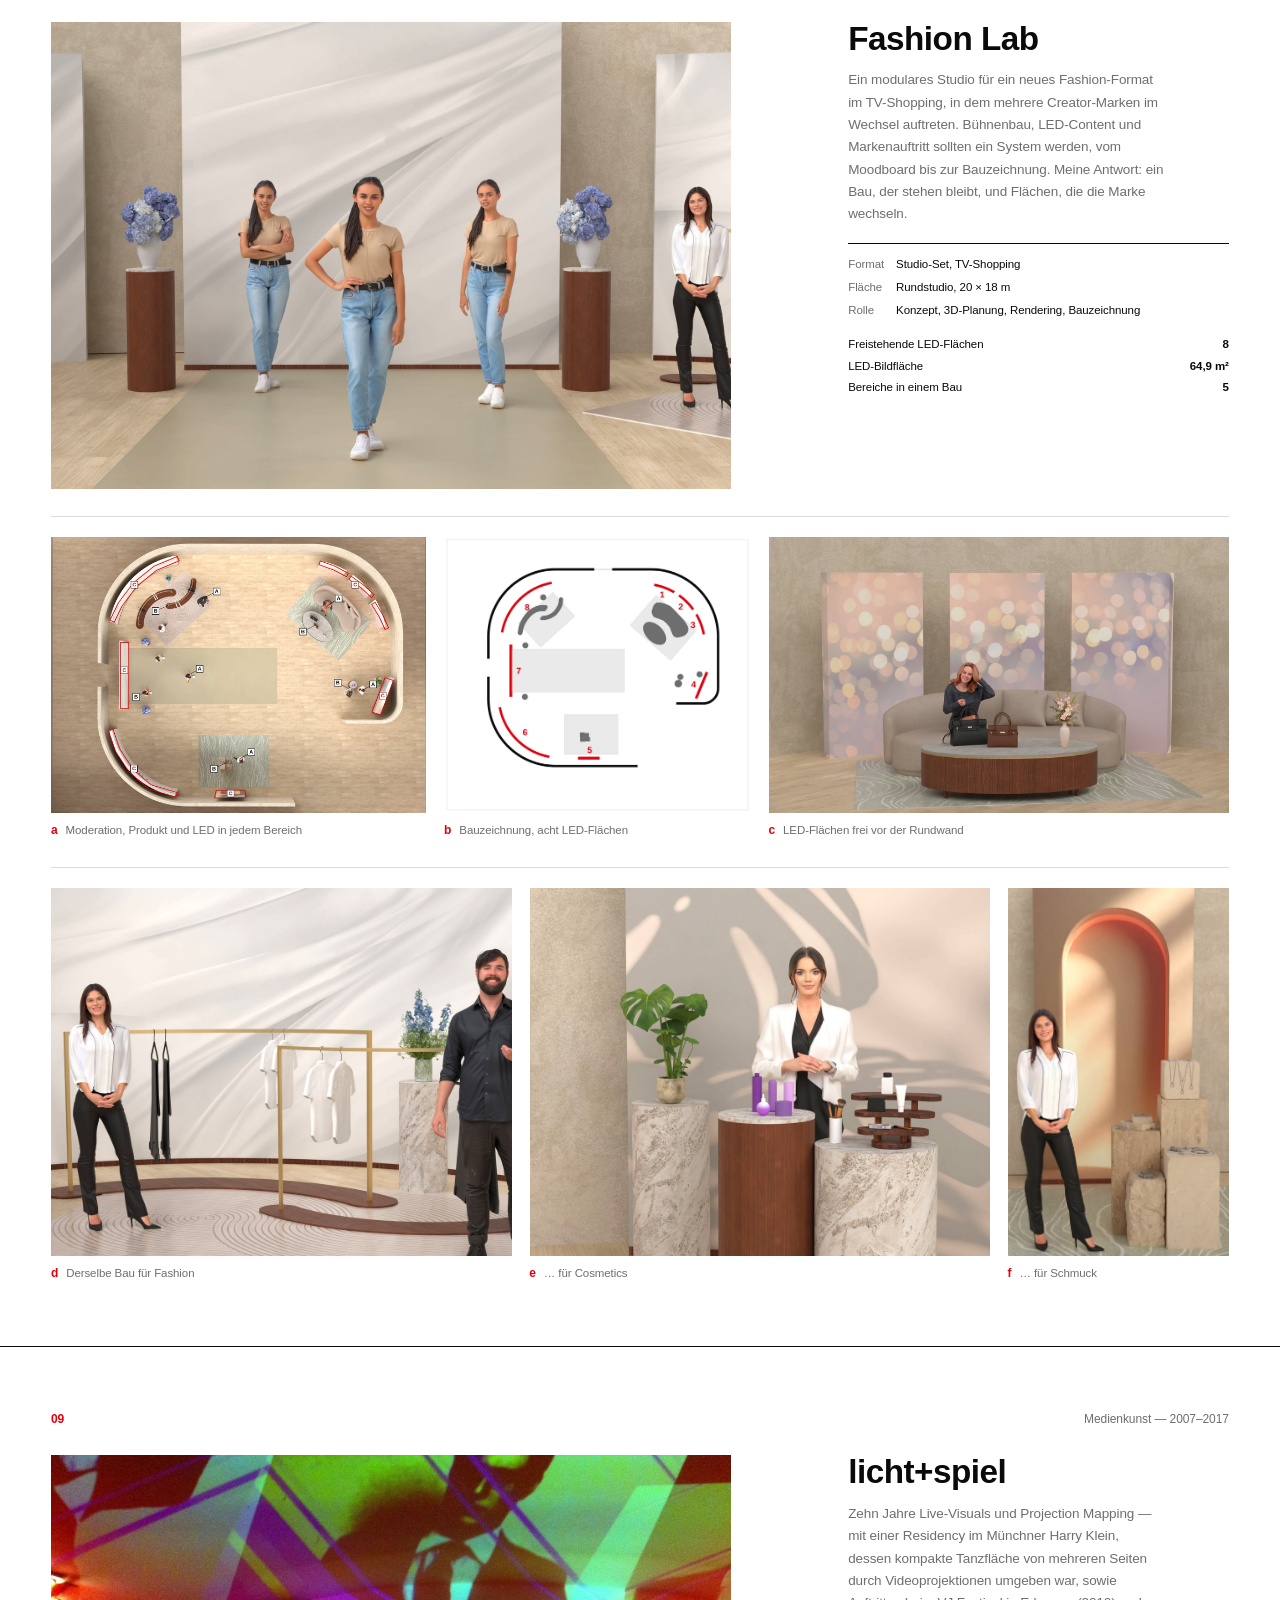
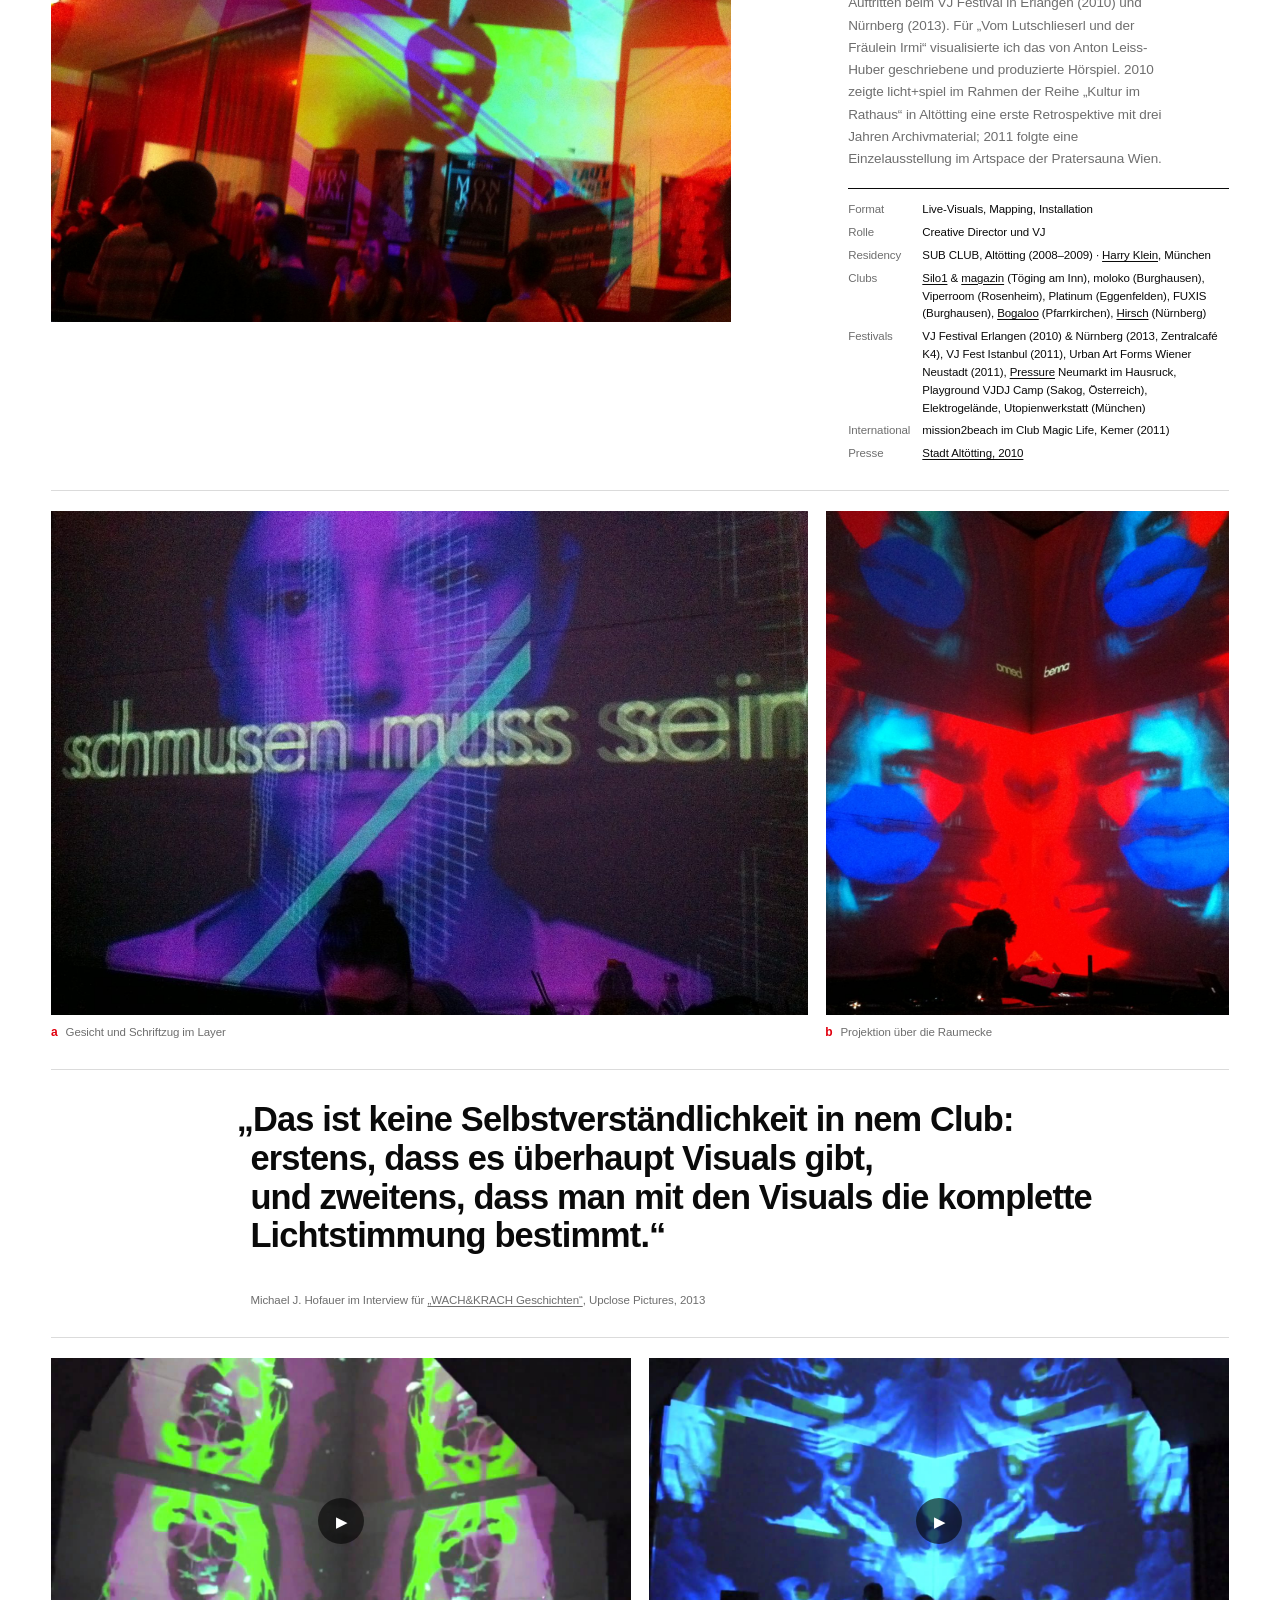
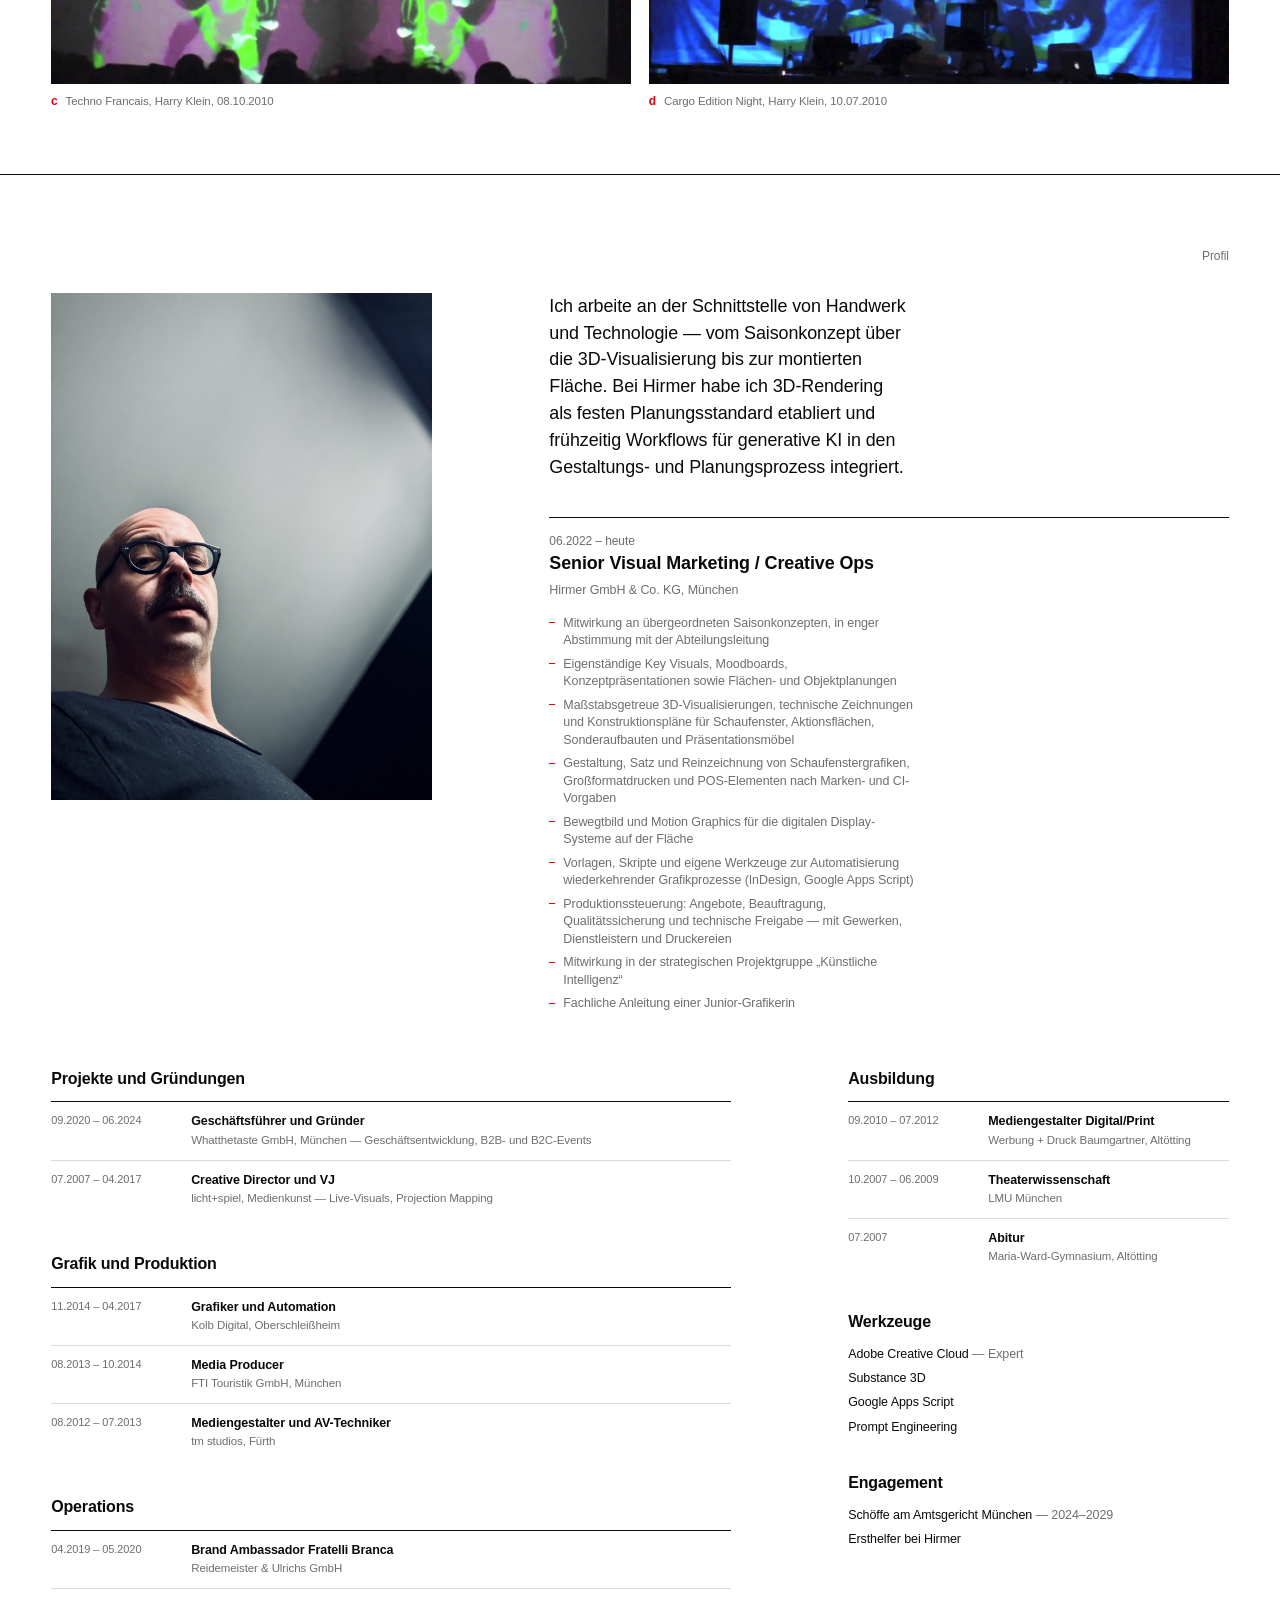
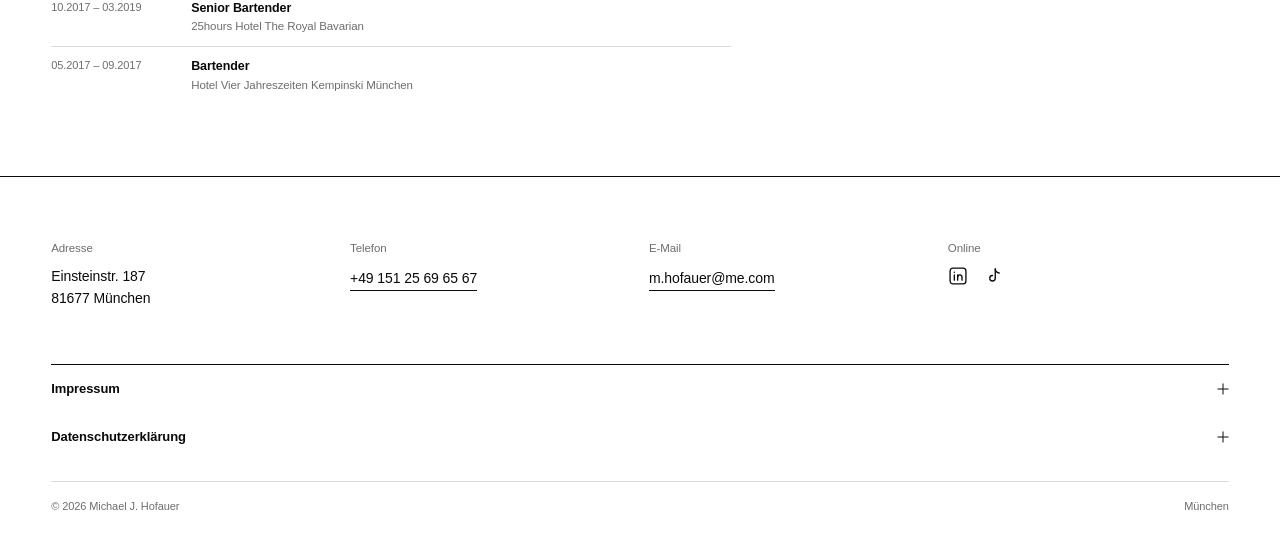
==== commit 85659e9c: "Fashion Lab ohne 360-Grad-Umfahrt veroeffentlichen Die logofreie Fahrt kommt erst naechste Woche. Bi" ====
--- a/index.html
+++ b/index.html
@@ -223,7 +223,9 @@
 .strip-item .letter{ color:var(--red); font-weight:700; font-size:12px; margin-left:-0.02em; }
 .strip-item .cap{ font-size:11.5px; color:var(--grey); }
 /* 360-Grad-Umfahrt: Standbild als Platzhalter, darueber eine Leinwand,
-   die erst nach dem ersten Anfassen die 120 Einzelbilder laedt. */
+   die erst nach dem ersten Anfassen die 120 Einzelbilder laedt.
+   Steht bereit, ist aber noch nicht im HTML: die Bilder ohne Logos fehlen.
+   Das einzusetzende Stueck steht im README unter "360-Grad-Umfahrt". */
 .umfahrt{ position:relative; cursor:grab; touch-action:pan-y; outline:0; }
 .umfahrt:active{ cursor:grabbing; }
 .umfahrt:focus-visible{ outline:2px solid var(--red); outline-offset:2px; }
@@ -665,16 +667,6 @@
     <div class="strip-item n3" style="--ar:0.6"><div class="thumb" style="background:#b2957b"><img src="images/fashionlab-schmuck.jpg" width="900" height="1500" alt="Schmuck" loading="lazy"></div>
       <div class="label"><span class="letter">f</span><span class="cap" data-i18n="p9.stripF">… für Schmuck</span></div></div>
   </div>
-  <div class="strip">
-    <div class="strip-item strip-full" style="--ar:1.7778">
-      <div class="thumb umfahrt" style="background:#c9bdb1" data-pfad="images/fashionlab-360/u" data-anzahl="120"
-           tabindex="0" role="img" aria-label="360-Grad-Umfahrt durch das Set. Im Bild ziehen oder Pfeiltasten zum Drehen.">
-        <img src="images/fashionlab-360/u001.jpg" width="1280" height="720" alt="" loading="lazy">
-        <canvas width="1280" height="720" aria-hidden="true"></canvas>
-        <span class="umfahrt-hinweis" aria-hidden="true"><b>&#8596;</b><span data-i18n="p9.dreh">Im Bild ziehen</span></span>
-        <span class="umfahrt-laden" aria-hidden="true" hidden></span>
-      </div>
-      <div class="label"><span class="letter">g</span><span class="cap" data-i18n="p9.stripG">360°-Umfahrt durch alle fünf Bereiche</span></div></div>
   </div>
 </section>
 
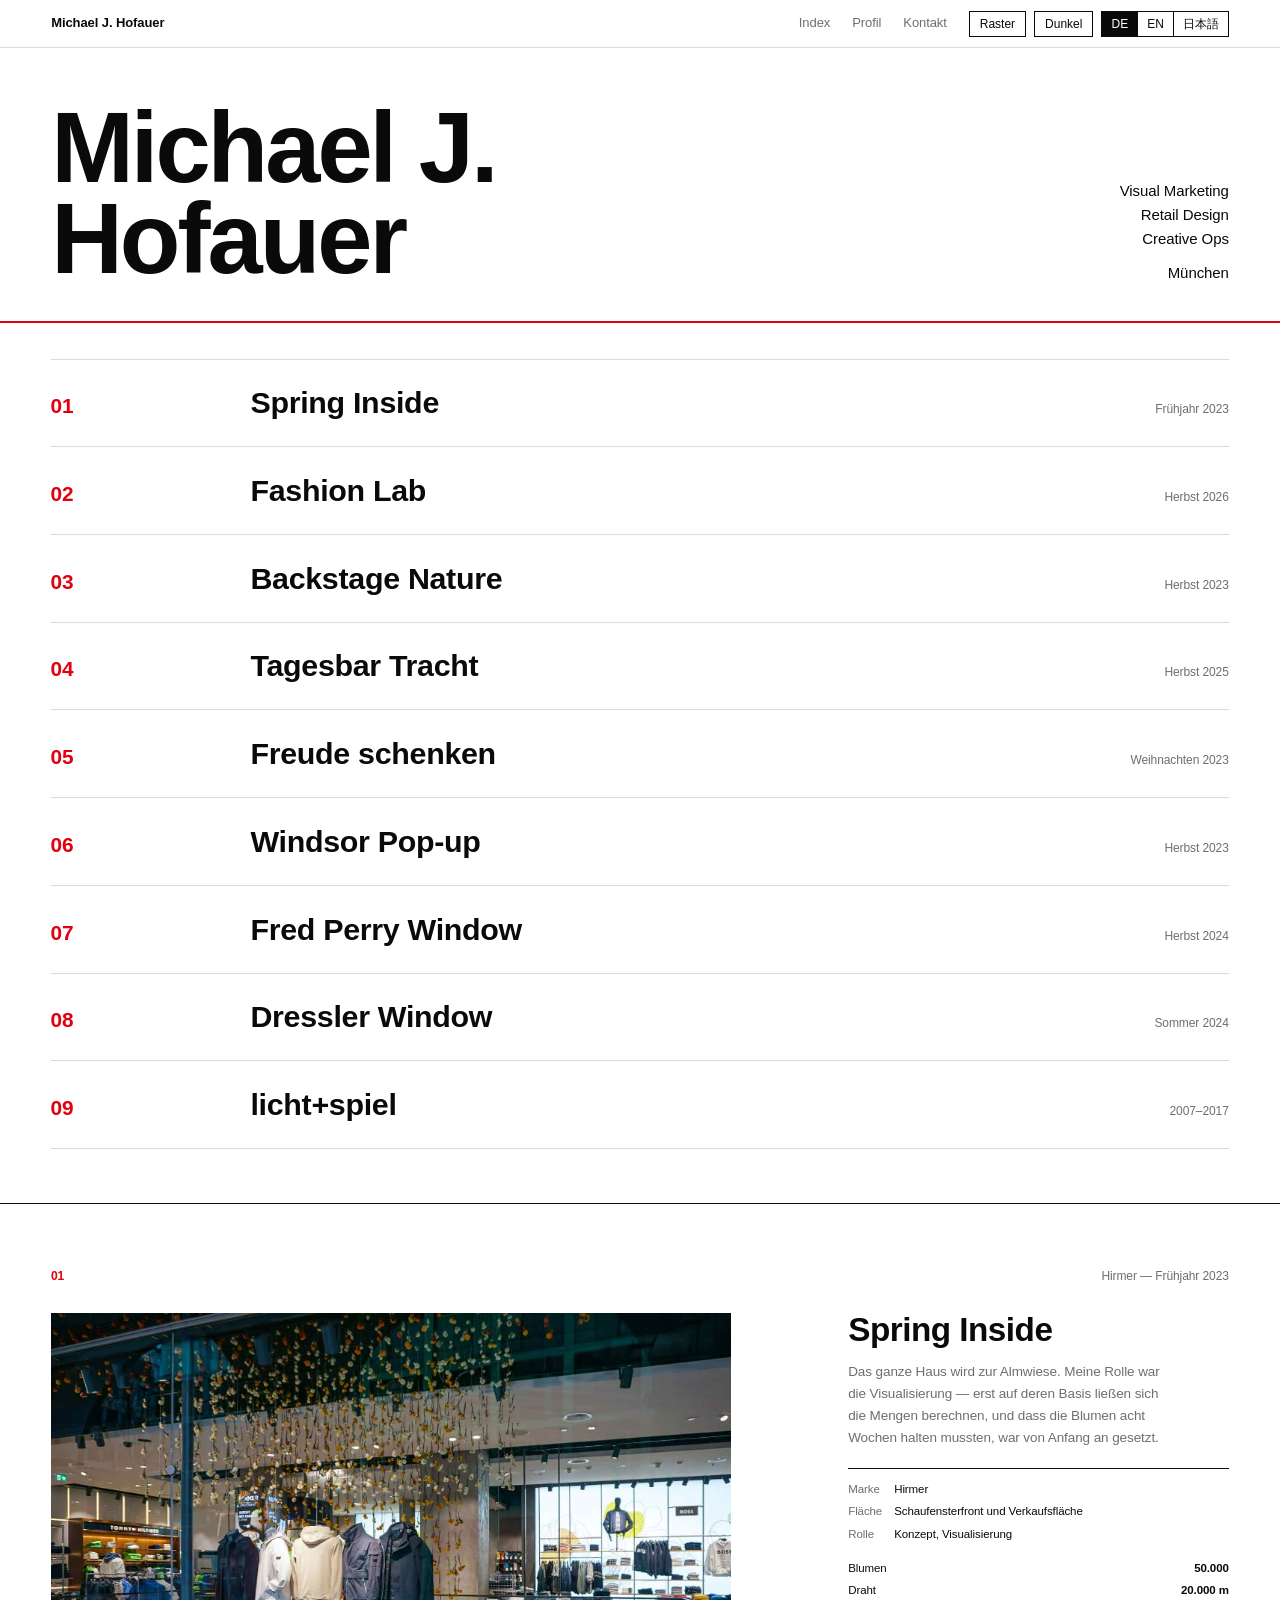
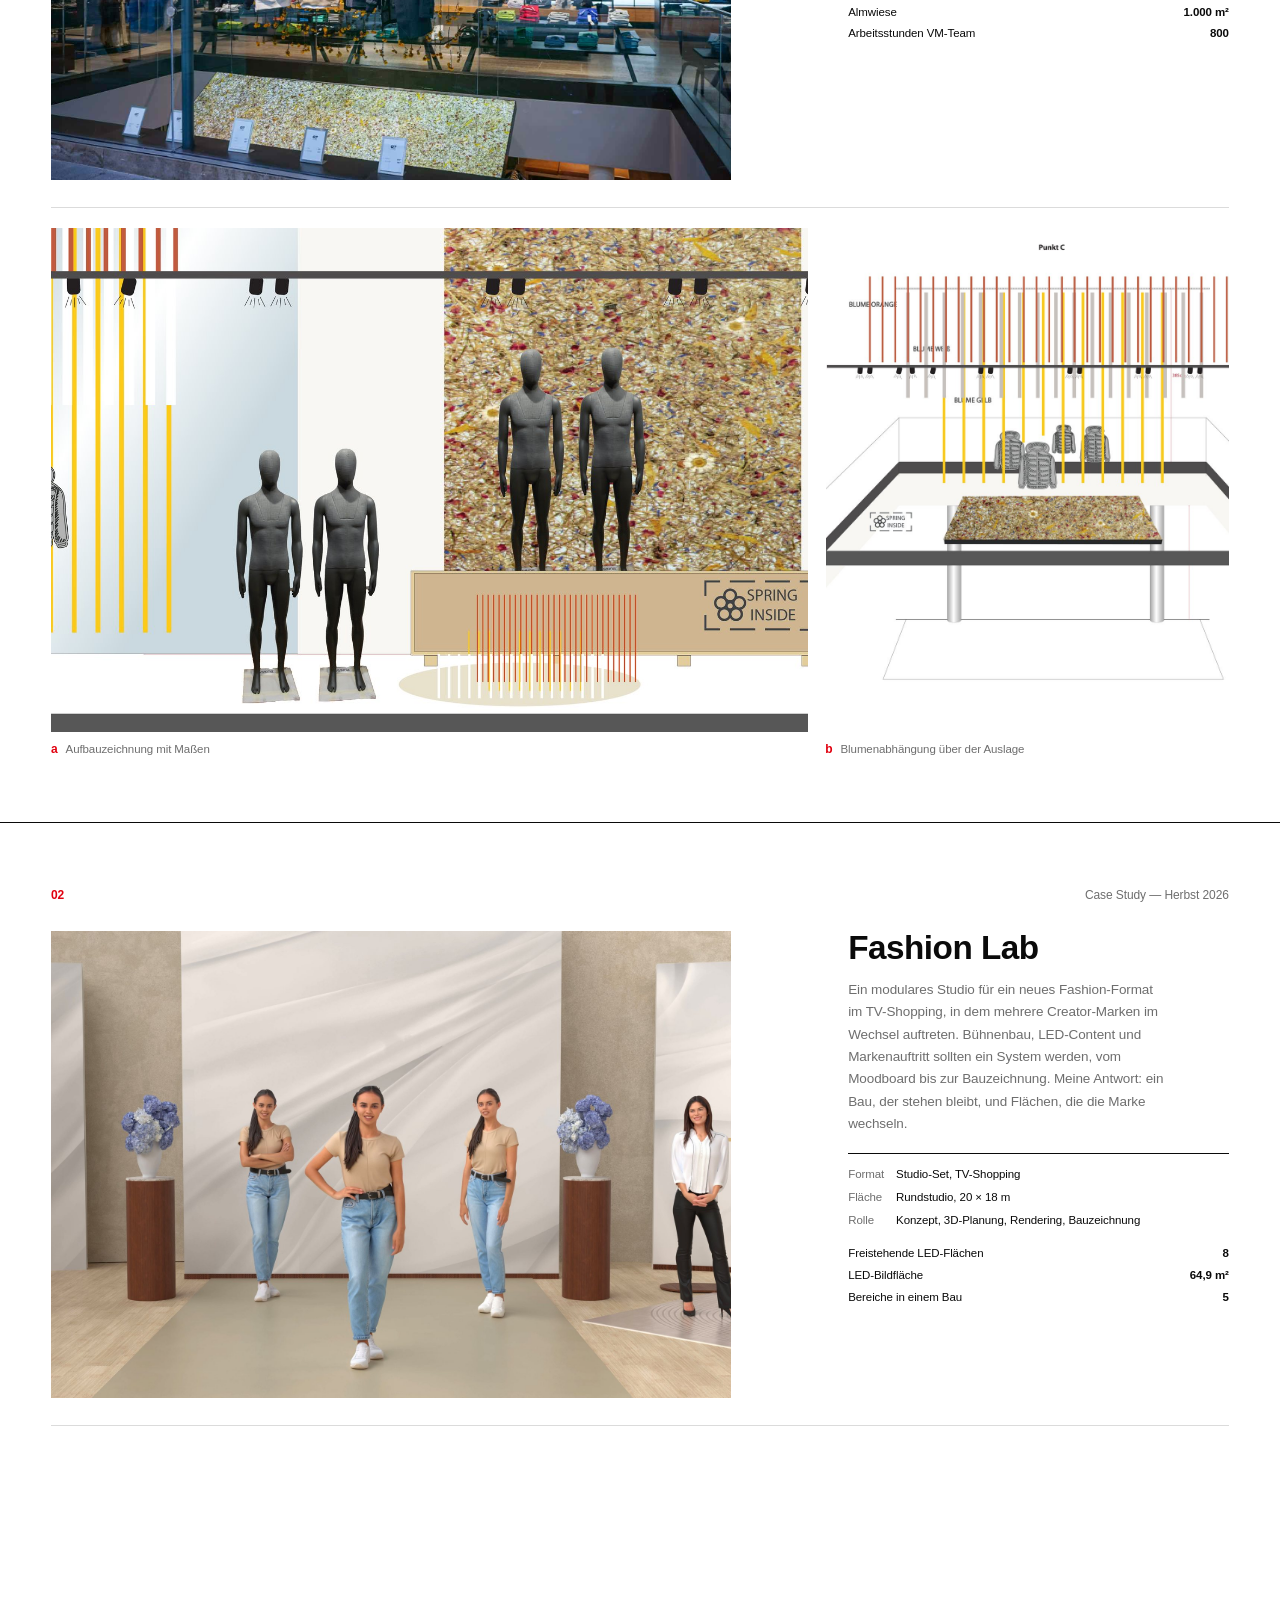
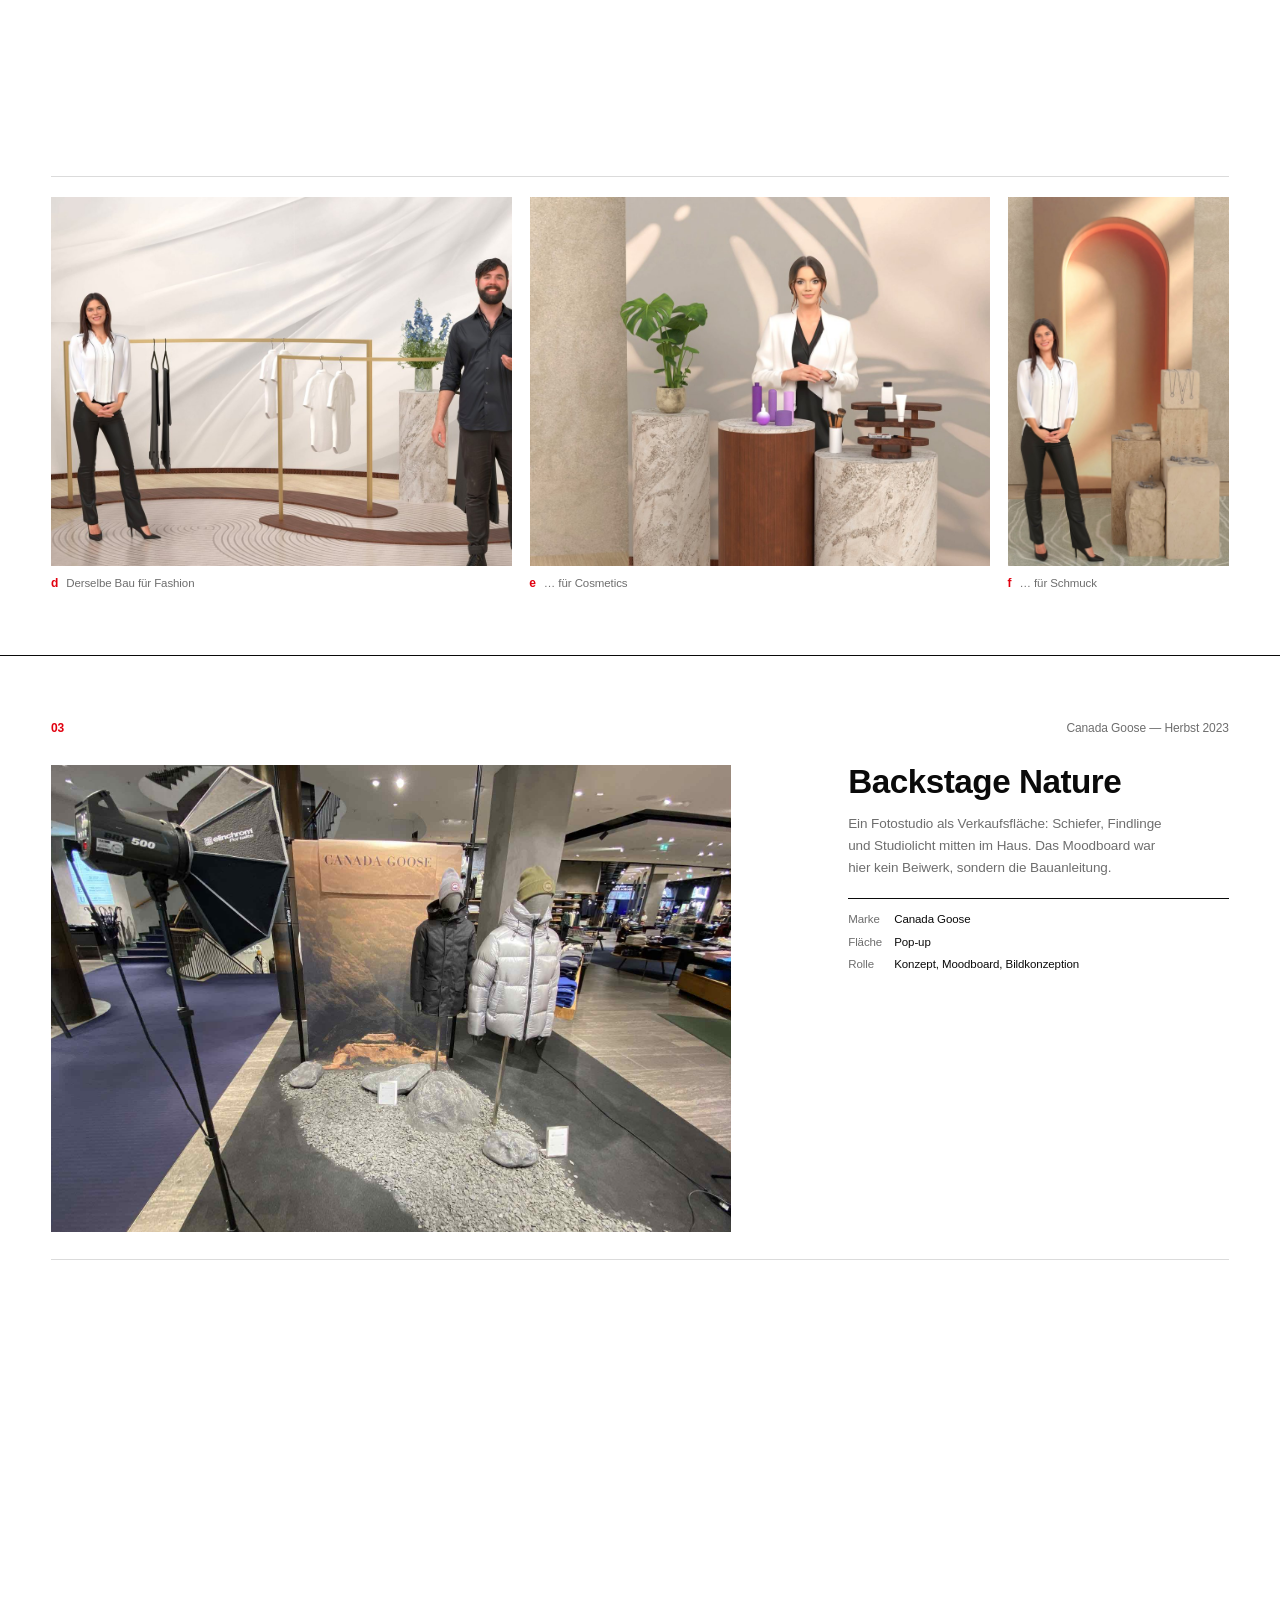
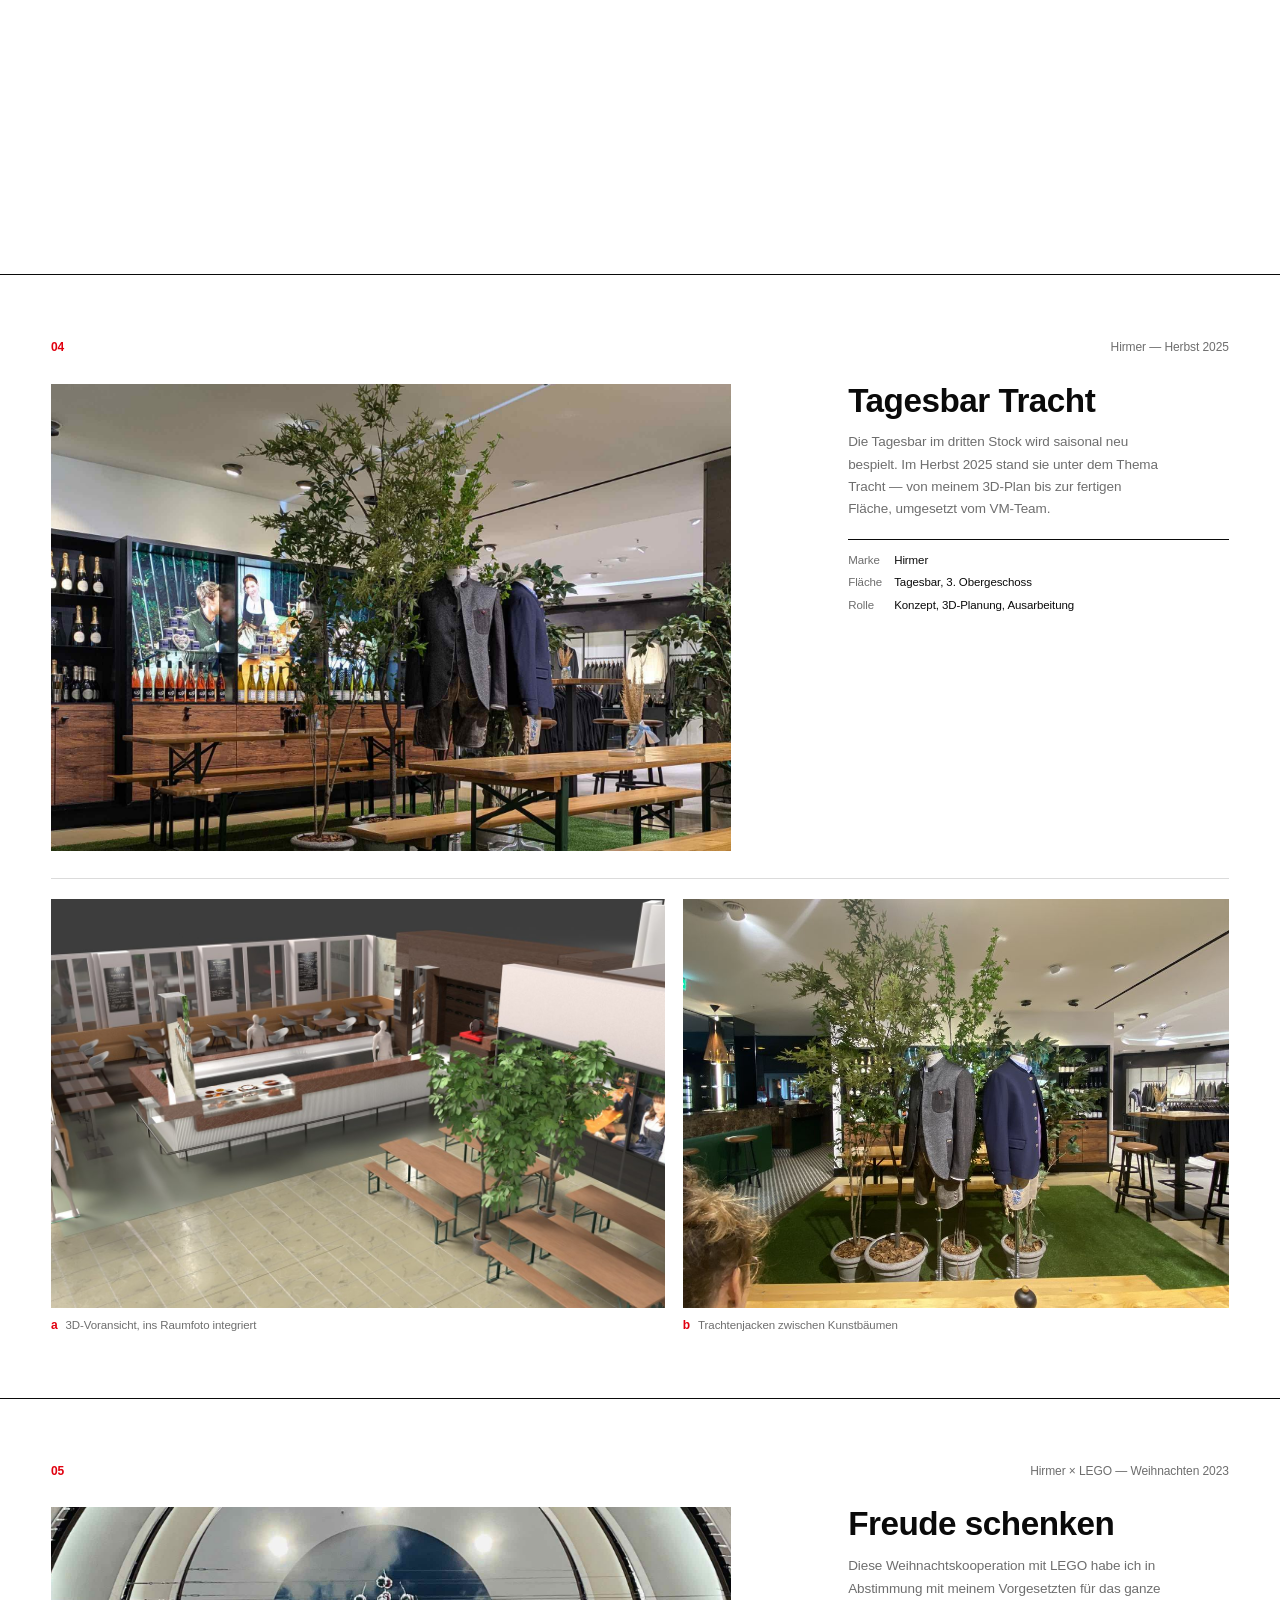
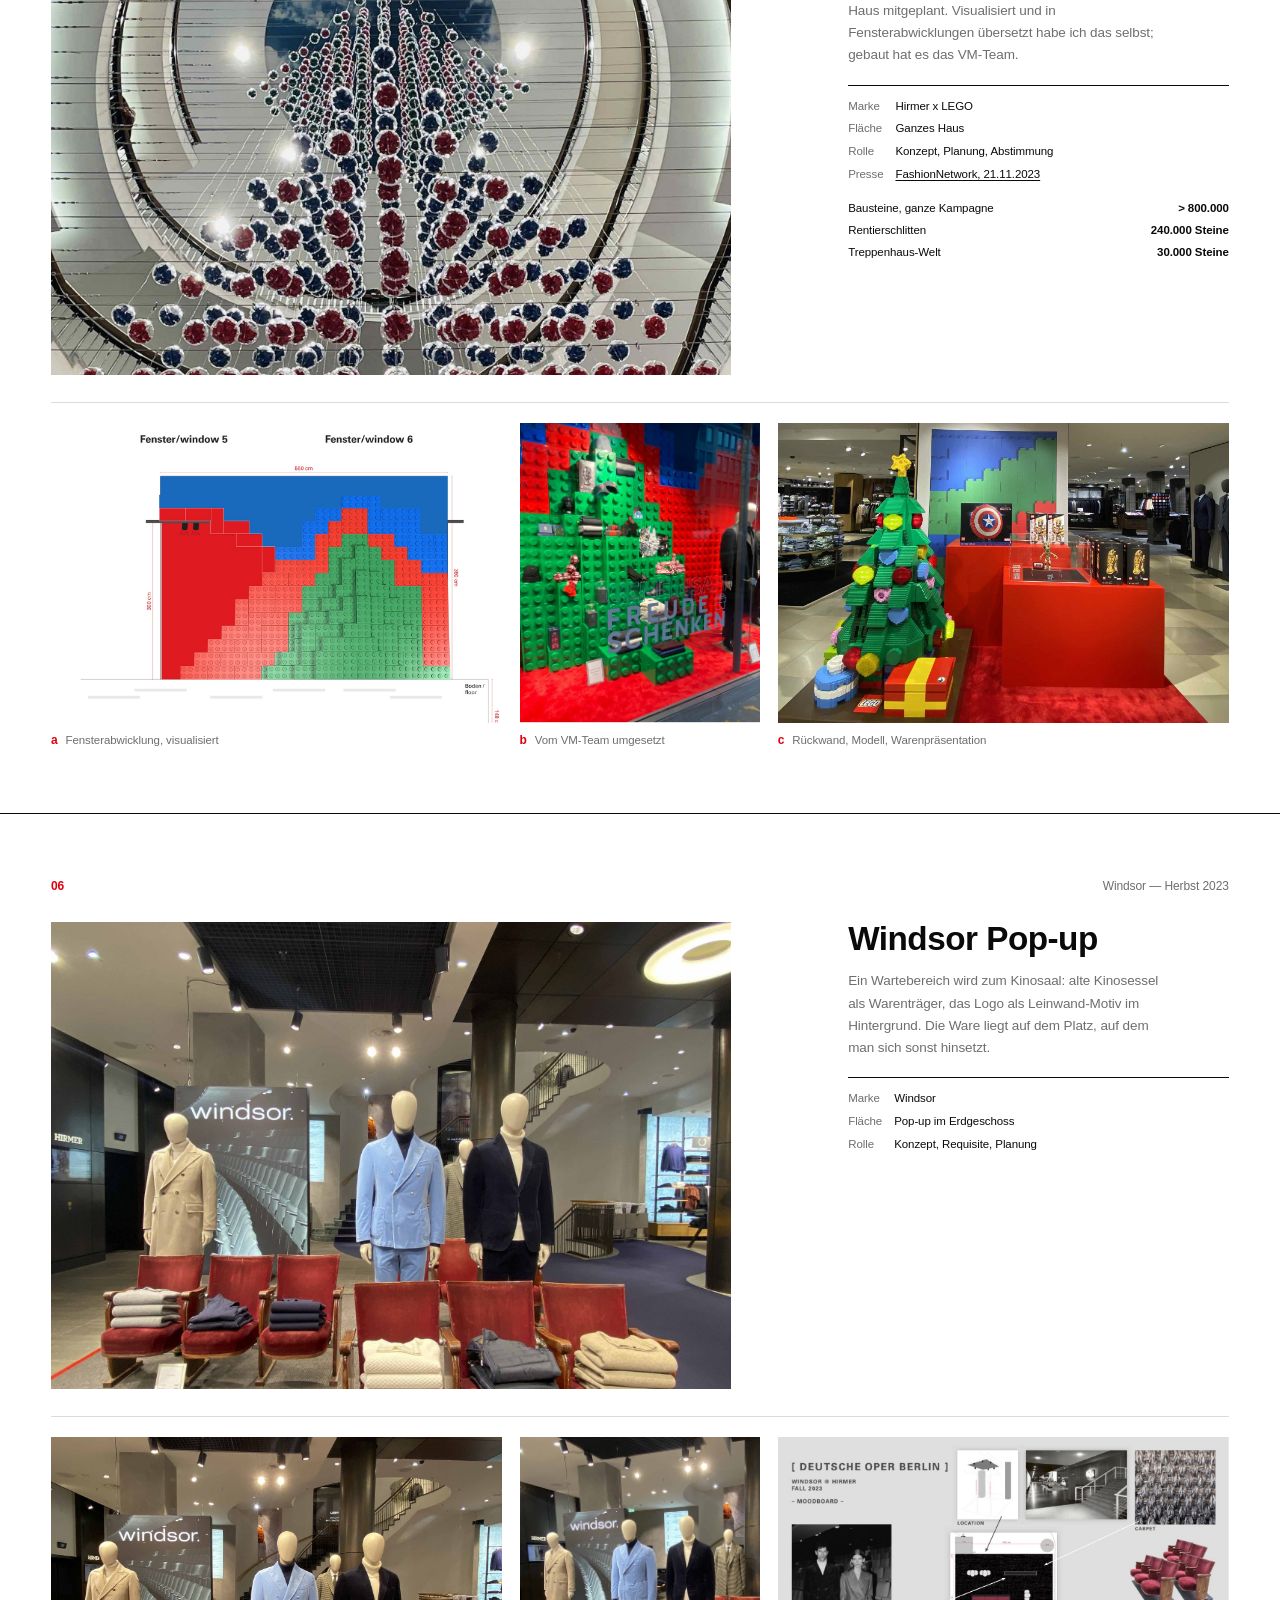
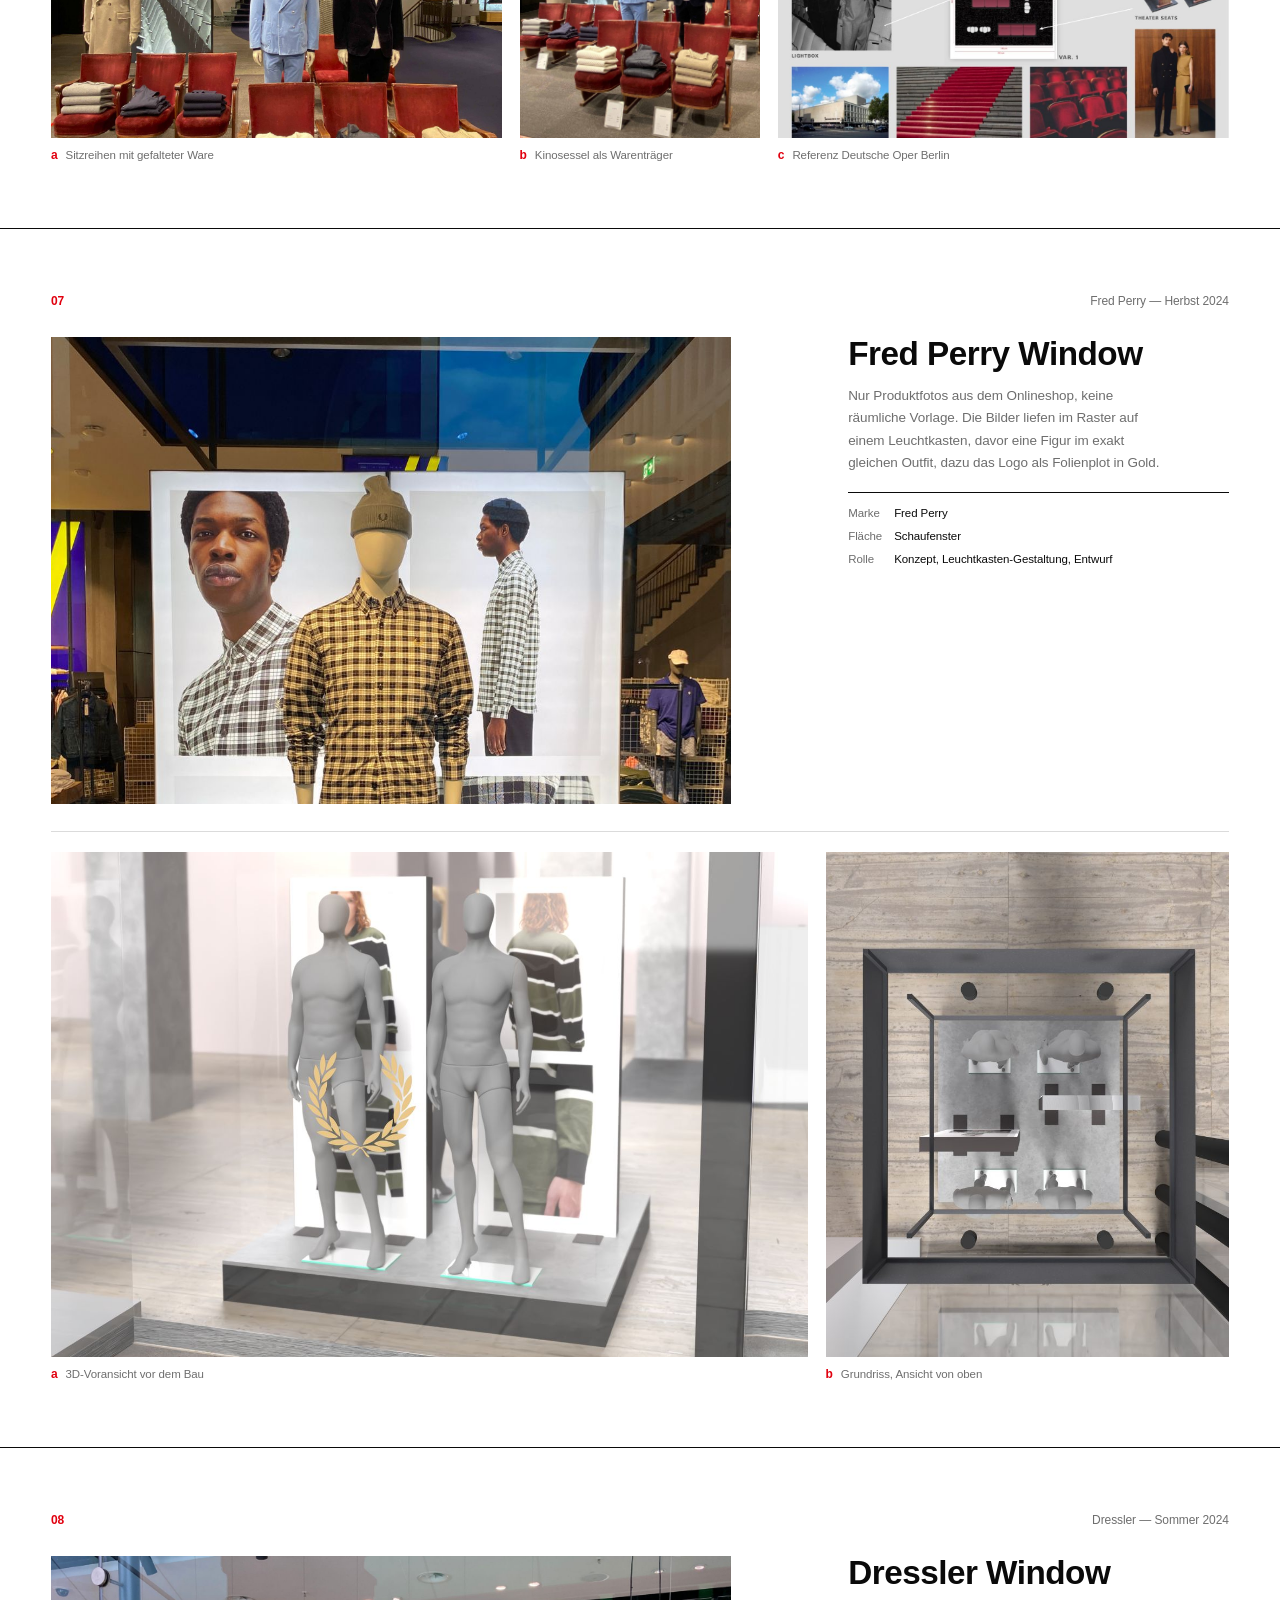
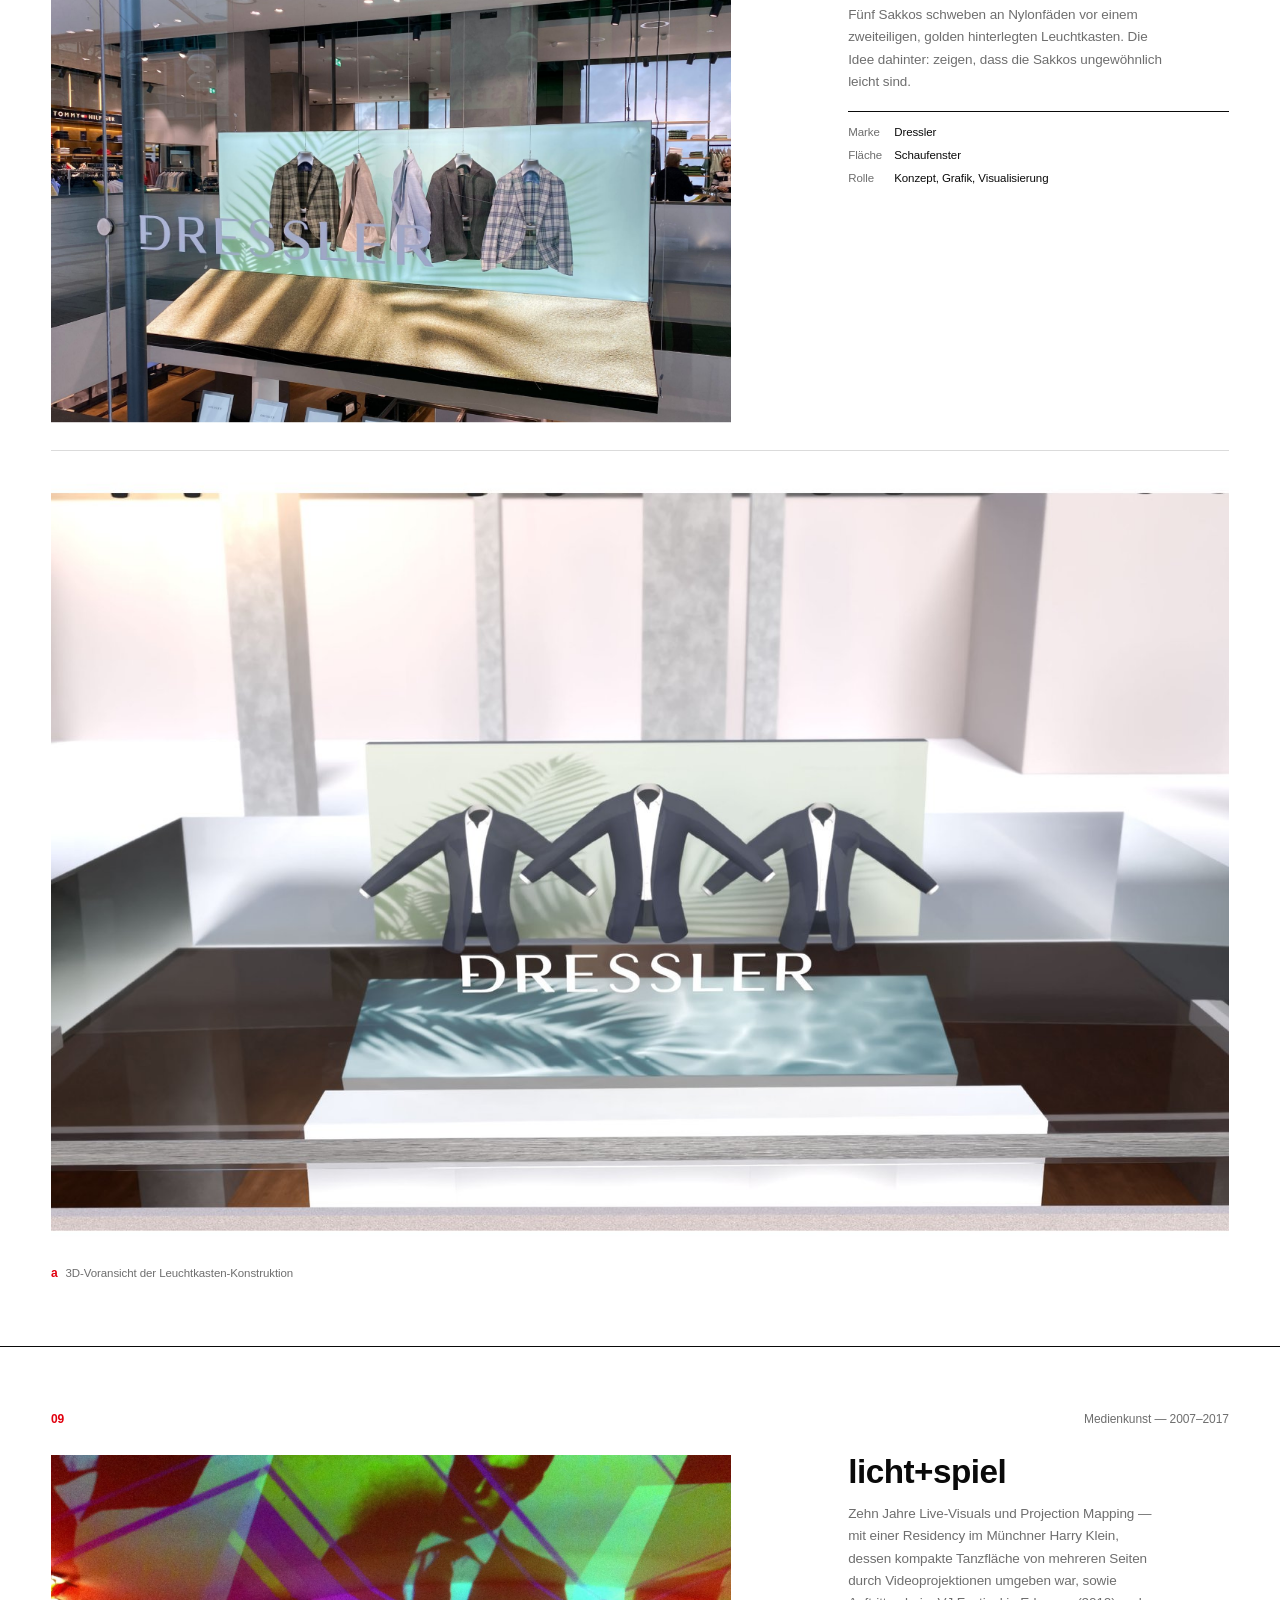
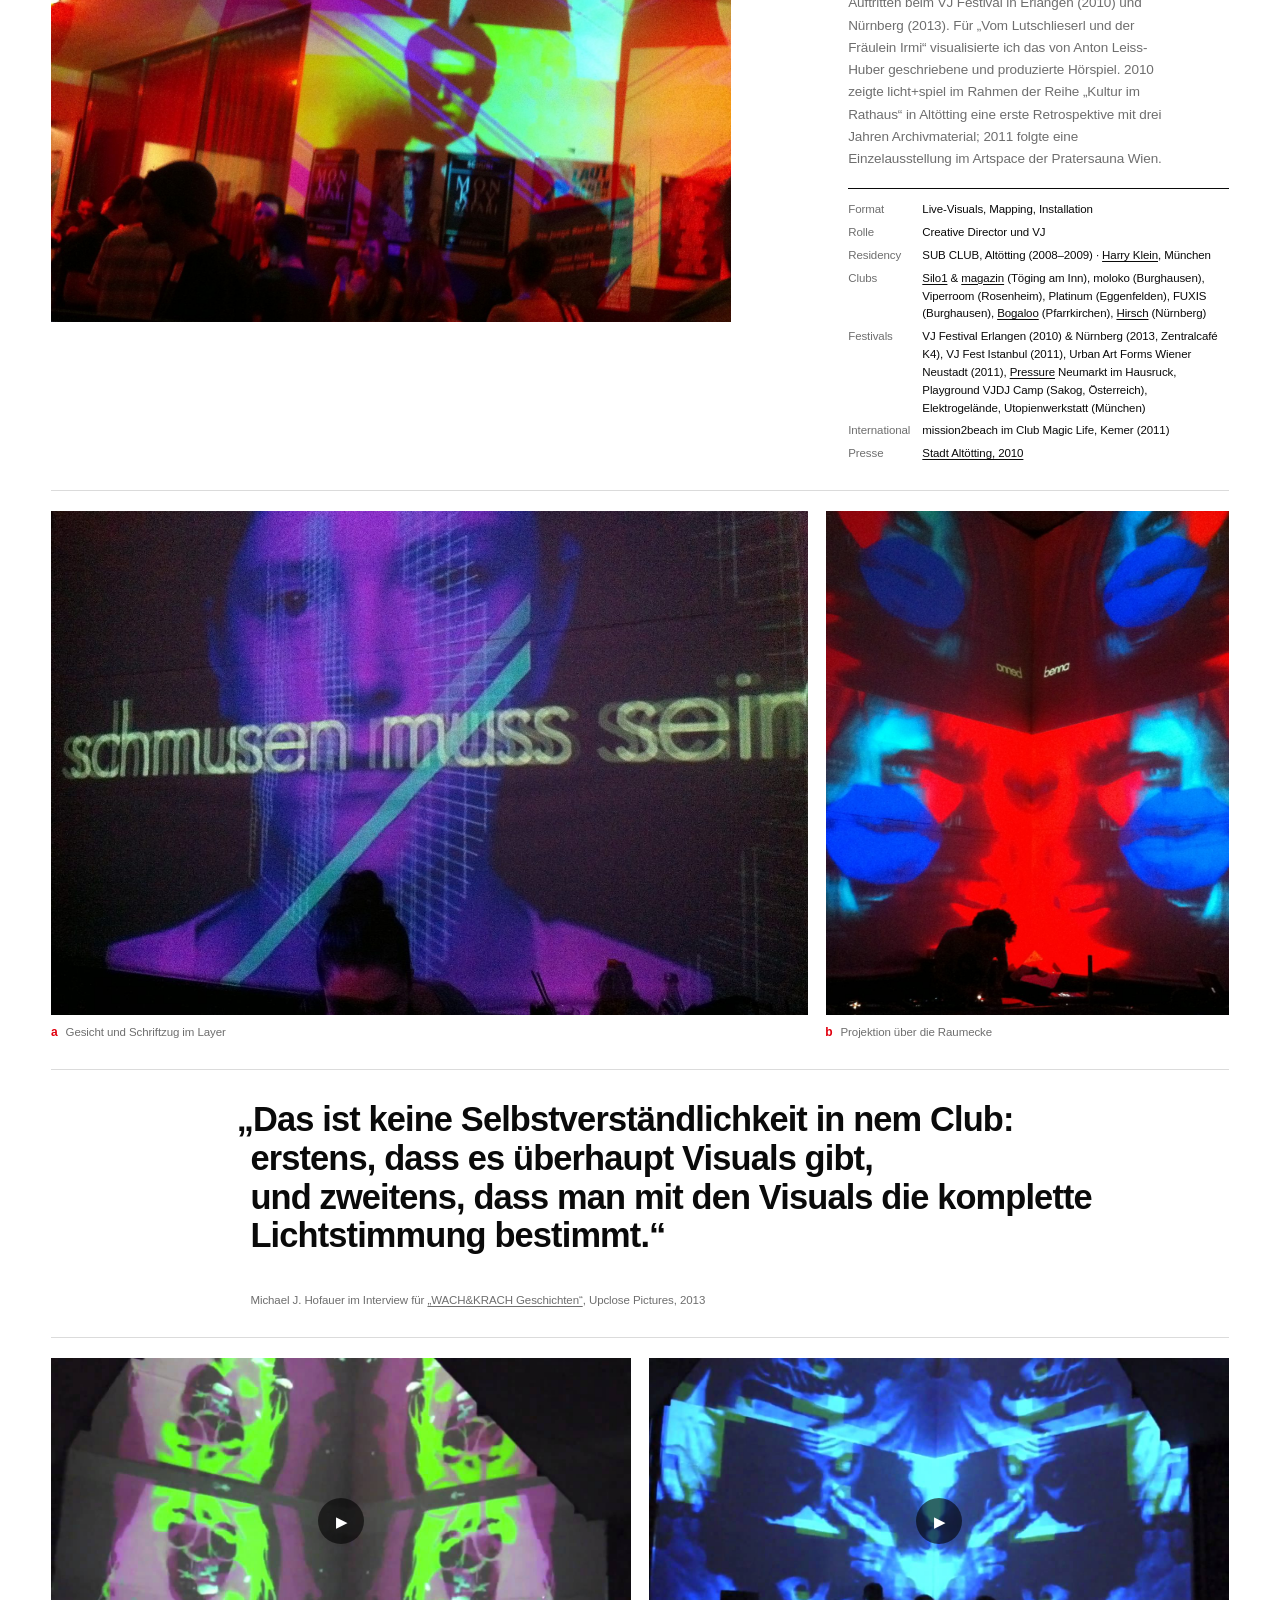
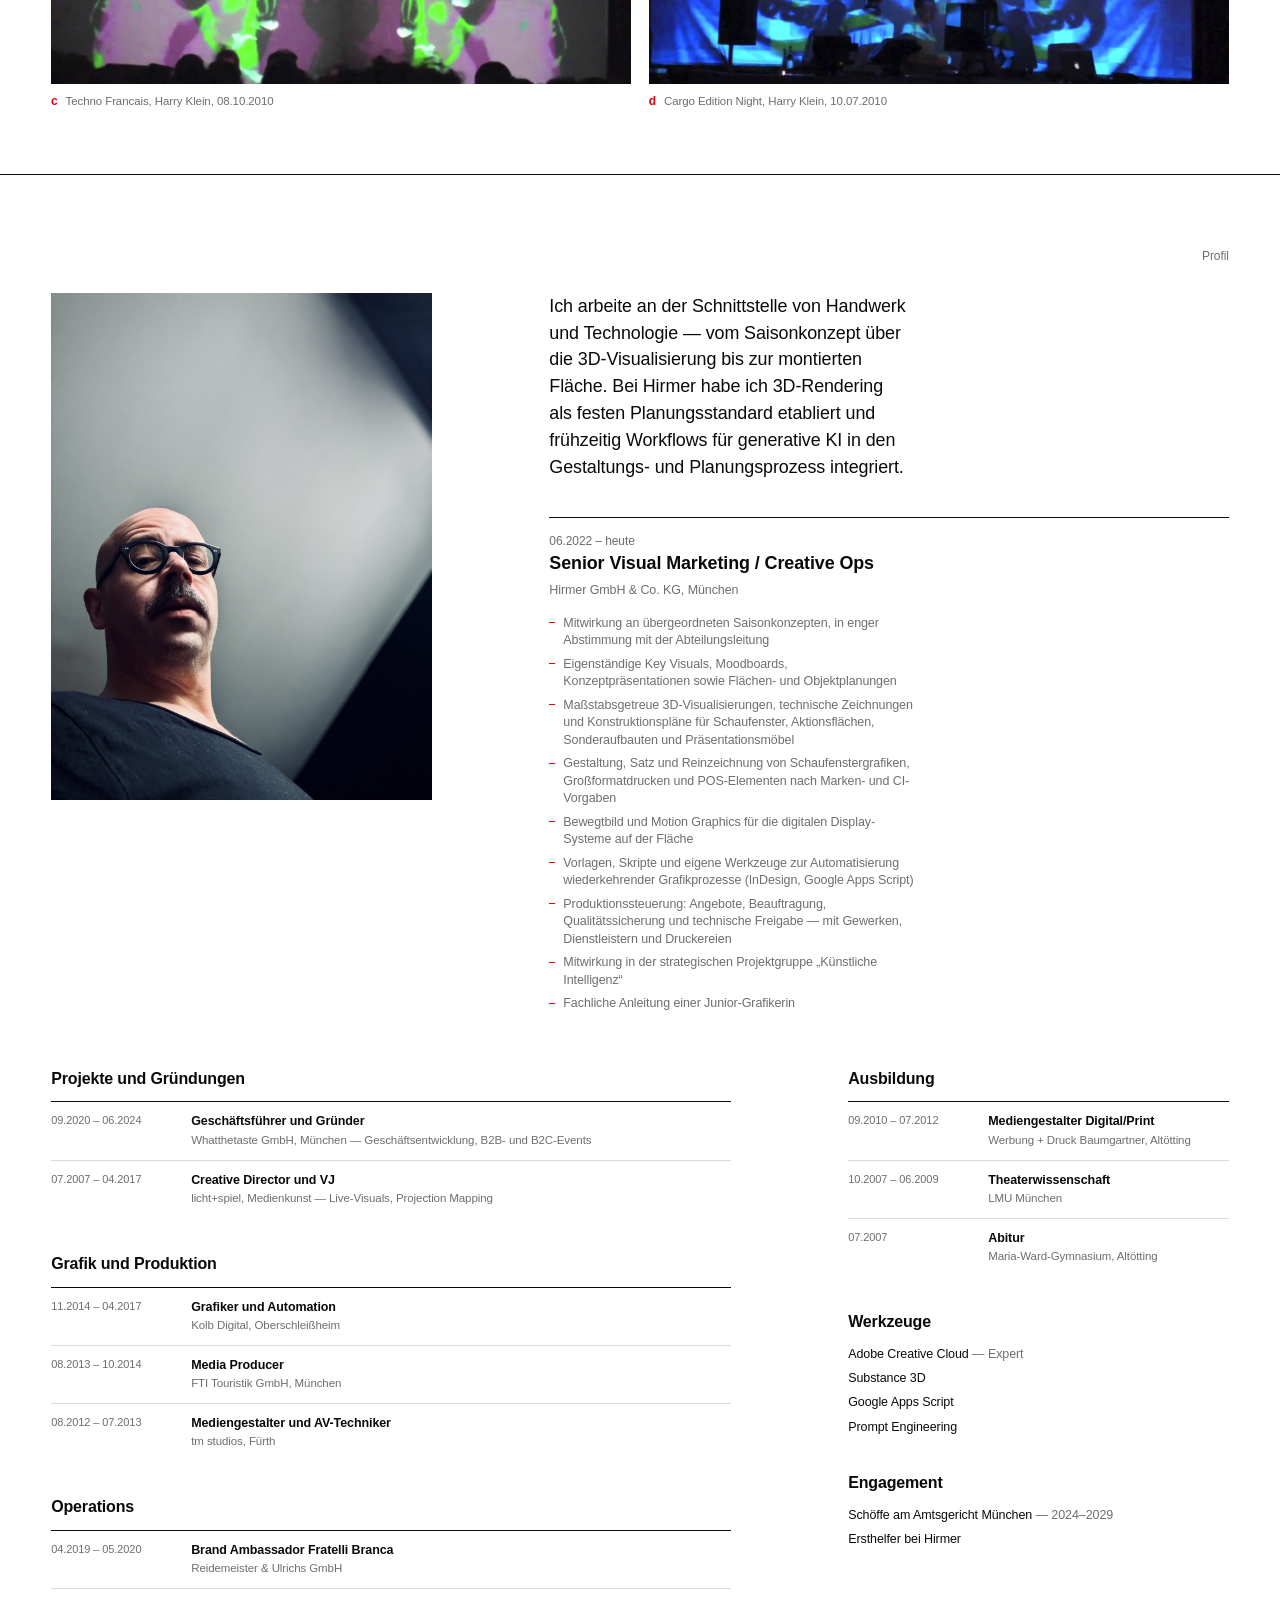
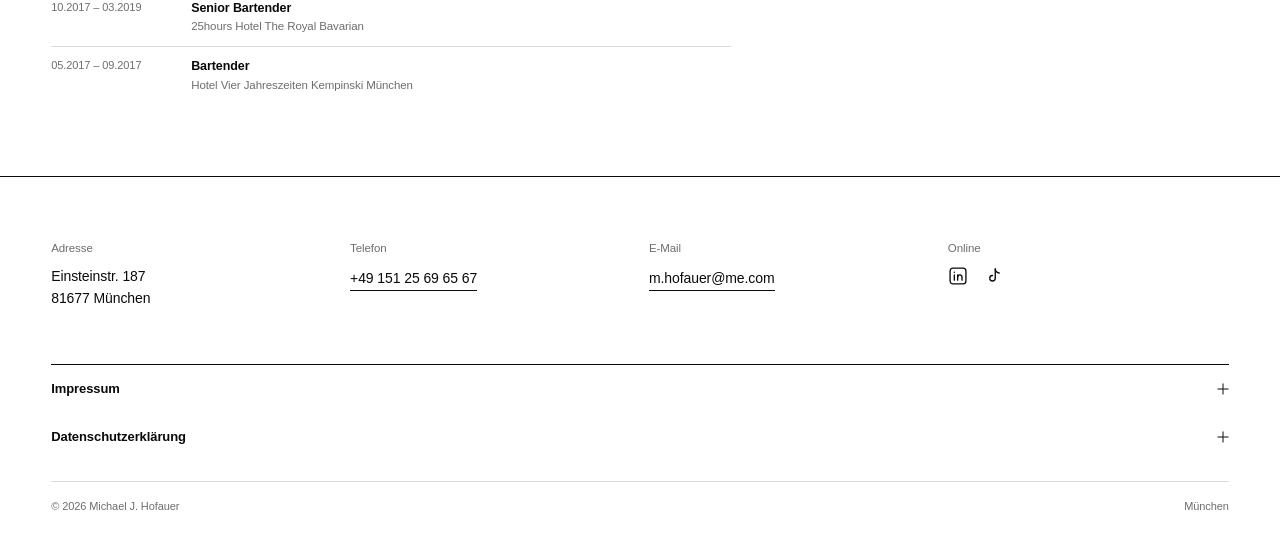
==== commit b8b0c08f: "Fashion Lab auf Position 02 Direkt nach Spring Inside: im ersten Scroll sichtbar, ohne als Entwurf d" ====
--- a/index.html
+++ b/index.html
@@ -440,13 +440,13 @@
 <!-- ========================= INDEX ========================= -->
 <section class="index-section wrap" id="index">
   <a class="index-row" href="#p1"><span class="idx-num">01</span><span class="idx-name">Spring Inside</span><span class="idx-year" data-i18n="idx.date1">Frühjahr 2023</span></a>
-  <a class="index-row" href="#p2"><span class="idx-num">02</span><span class="idx-name">Backstage Nature</span><span class="idx-year" data-i18n="idx.date2">Herbst 2023</span></a>
-  <a class="index-row" href="#p3"><span class="idx-num">03</span><span class="idx-name">Tagesbar Tracht</span><span class="idx-year" data-i18n="idx.date3">Herbst 2025</span></a>
-  <a class="index-row" href="#p4"><span class="idx-num">04</span><span class="idx-name" data-i18n="idx.name4">Freude schenken</span><span class="idx-year" data-i18n="idx.date4">Weihnachten 2023</span></a>
-  <a class="index-row" href="#p5"><span class="idx-num">05</span><span class="idx-name">Windsor Pop-up</span><span class="idx-year" data-i18n="idx.date5">Herbst 2023</span></a>
-  <a class="index-row" href="#p6"><span class="idx-num">06</span><span class="idx-name">Fred Perry Window</span><span class="idx-year" data-i18n="idx.date6">Herbst 2024</span></a>
-  <a class="index-row" href="#p7"><span class="idx-num">07</span><span class="idx-name">Dressler Window</span><span class="idx-year" data-i18n="idx.date7">Sommer 2024</span></a>
-  <a class="index-row" href="#p9"><span class="idx-num">08</span><span class="idx-name">Fashion Lab</span><span class="idx-year" data-i18n="idx.date9">Herbst 2026</span></a>
+  <a class="index-row" href="#p9"><span class="idx-num">02</span><span class="idx-name">Fashion Lab</span><span class="idx-year" data-i18n="idx.date9">Herbst 2026</span></a>
+  <a class="index-row" href="#p2"><span class="idx-num">03</span><span class="idx-name">Backstage Nature</span><span class="idx-year" data-i18n="idx.date2">Herbst 2023</span></a>
+  <a class="index-row" href="#p3"><span class="idx-num">04</span><span class="idx-name">Tagesbar Tracht</span><span class="idx-year" data-i18n="idx.date3">Herbst 2025</span></a>
+  <a class="index-row" href="#p4"><span class="idx-num">05</span><span class="idx-name" data-i18n="idx.name4">Freude schenken</span><span class="idx-year" data-i18n="idx.date4">Weihnachten 2023</span></a>
+  <a class="index-row" href="#p5"><span class="idx-num">06</span><span class="idx-name">Windsor Pop-up</span><span class="idx-year" data-i18n="idx.date5">Herbst 2023</span></a>
+  <a class="index-row" href="#p6"><span class="idx-num">07</span><span class="idx-name">Fred Perry Window</span><span class="idx-year" data-i18n="idx.date6">Herbst 2024</span></a>
+  <a class="index-row" href="#p7"><span class="idx-num">08</span><span class="idx-name">Dressler Window</span><span class="idx-year" data-i18n="idx.date7">Sommer 2024</span></a>
   <a class="index-row" href="#p8"><span class="idx-num">09</span><span class="idx-name">licht+spiel</span><span class="idx-year">2007–2017</span></a>
 </section>
 
@@ -479,9 +479,54 @@
   </div>
 </section>
 
-<!-- ========================= 02 BACKSTAGE NATURE ========================= -->
+<!-- ========================= 02 FASHION LAB =========================
+     Steht an zweiter Stelle, traegt aber die id p9: die ids p1-p8 sind
+     von aussen verlinkt (llms.txt) und bleiben stabil. Angezeigt werden
+     die Nummern in Seitenreihenfolge, unabhaengig von der id.
+     Alle Bilder sind logofrei: Marken auf Waenden, LED-Flaechen und
+     Produkten wurden im Quellprojekt entfernt (mjh_ci, praesentation/
+     hse24/portfolio/logos-entfernen.py). Bitte nur von dort ersetzen. -->
+<section class="project wrap" id="p9">
+  <div class="p-head"><span class="p-num">02</span><span data-i18n="p9.kicker">Case Study — Herbst 2026</span></div>
+  <div class="grid">
+    <div class="p-image" style="background:#b9ac9f"><img src="images/fashionlab-hero.jpg" width="2000" height="1250" alt="Fashion Lab" loading="lazy"></div>
+    <div class="p-data">
+      <h3>Fashion Lab</h3>
+      <p class="body-sec" data-i18n="p9.desc">Ein modulares Studio für ein neues Fashion-Format im TV-Shopping, in dem mehrere Creator-Marken im Wechsel auftreten. Bühnenbau, LED-Content und Markenauftritt sollten ein System werden, vom Moodboard bis zur Bauzeichnung. Meine Antwort: ein Bau, der stehen bleibt, und Flächen, die die Marke wechseln.</p>
+      <dl class="p-facts">
+        <dt data-i18n="lbl.format">Format</dt><dd data-i18n="p9.format">Studio-Set, TV-Shopping</dd>
+        <dt data-i18n="lbl.flaeche">Fläche</dt><dd data-i18n="p9.flaeche">Rundstudio, 20 × 18 m</dd>
+        <dt data-i18n="lbl.rolle">Rolle</dt><dd data-i18n="p9.rolle">Konzept, 3D-Planung, Rendering, Bauzeichnung</dd>
+      </dl>
+      <ul class="p-stats">
+        <li><span data-i18n="p9.stat1">Freistehende LED-Flächen</span><b>8</b></li>
+        <li><span data-i18n="p9.stat2">LED-Bildfläche</span><b data-i18n="p9.stat2val">64,9 m²</b></li>
+        <li><span data-i18n="p9.stat3">Bereiche in einem Bau</span><b>5</b></li>
+      </ul>
+    </div>
+  </div>
+  <div class="strip">
+    <div class="strip-item n3" style="--ar:1.3592"><div class="thumb" style="background:#c5ad92"><img src="images/fashionlab-layout.jpg" width="1400" height="1030" alt="Grundlayout" loading="lazy"></div>
+      <div class="label"><span class="letter">a</span><span class="cap" data-i18n="p9.stripA">Moderation, Produkt und LED in jedem Bereich</span></div></div>
+    <div class="strip-item n3" style="--ar:1.1102"><div class="thumb plan-hell" style="background:#f5f3f3"><img class="nur-hell" src="images/fashionlab-plan.jpg" width="1400" height="1261" alt="Bauzeichnung" loading="lazy"><img class="nur-dunkel" src="images/fashionlab-plan-dunkel.jpg" width="1400" height="1261" alt="Bauzeichnung" loading="lazy"></div>
+      <div class="label"><span class="letter">b</span><span class="cap" data-i18n="p9.stripB">Bauzeichnung, acht LED-Flächen</span></div></div>
+    <div class="strip-item n3" style="--ar:1.6667"><div class="thumb" style="background:#a99686"><img src="images/fashionlab-led.jpg" width="1400" height="840" alt="LED-Flächen" loading="lazy"></div>
+      <div class="label"><span class="letter">c</span><span class="cap" data-i18n="p9.stripC">LED-Flächen frei vor der Rundwand</span></div></div>
+  </div>
+  <div class="strip">
+    <div class="strip-item n3" style="--ar:1.25"><div class="thumb" style="background:#c5b9b0"><img src="images/fashionlab-fashion.jpg" width="1100" height="880" alt="Fashion" loading="lazy"></div>
+      <div class="label"><span class="letter">d</span><span class="cap" data-i18n="p9.stripD">Derselbe Bau für Fashion</span></div></div>
+    <div class="strip-item n3" style="--ar:1.25"><div class="thumb" style="background:#baa796"><img src="images/fashionlab-cosmetics.jpg" width="1100" height="880" alt="Cosmetics" loading="lazy"></div>
+      <div class="label"><span class="letter">e</span><span class="cap" data-i18n="p9.stripE">… für Cosmetics</span></div></div>
+    <div class="strip-item n3" style="--ar:0.6"><div class="thumb" style="background:#b2957b"><img src="images/fashionlab-schmuck.jpg" width="900" height="1500" alt="Schmuck" loading="lazy"></div>
+      <div class="label"><span class="letter">f</span><span class="cap" data-i18n="p9.stripF">… für Schmuck</span></div></div>
+  </div>
+  </div>
+</section>
+
+<!-- ========================= 03 BACKSTAGE NATURE ========================= -->
 <section class="project wrap" id="p2">
-  <div class="p-head"><span class="p-num">02</span><span data-i18n="p2.kicker">Canada Goose — Herbst 2023</span></div>
+  <div class="p-head"><span class="p-num">03</span><span data-i18n="p2.kicker">Canada Goose — Herbst 2023</span></div>
   <div class="grid">
     <div class="p-image" style="background:#736e68"><img src="images/canadagoose-hero.jpg" width="2000" height="1250" alt="Backstage Nature" loading="lazy"></div>
     <div class="p-data">
@@ -502,9 +547,9 @@
   </div>
 </section>
 
-<!-- ========================= 03 TAGESBAR TRACHT ========================= -->
+<!-- ========================= 04 TAGESBAR TRACHT ========================= -->
 <section class="project wrap" id="p3">
-  <div class="p-head"><span class="p-num">03</span><span data-i18n="p3.kicker">Hirmer — Herbst 2025</span></div>
+  <div class="p-head"><span class="p-num">04</span><span data-i18n="p3.kicker">Hirmer — Herbst 2025</span></div>
   <div class="grid">
     <div class="p-image" style="background:#6a6255"><img src="images/tagesbar-hero.jpg" width="2000" height="1250" alt="Tagesbar Tracht" loading="lazy"></div>
     <div class="p-data">
@@ -525,9 +570,9 @@
   </div>
 </section>
 
-<!-- ========================= 04 FREUDE SCHENKEN ========================= -->
+<!-- ========================= 05 FREUDE SCHENKEN ========================= -->
 <section class="project wrap" id="p4">
-  <div class="p-head"><span class="p-num">04</span><span data-i18n="p4.kicker">Hirmer × LEGO — Weihnachten 2023</span></div>
+  <div class="p-head"><span class="p-num">05</span><span data-i18n="p4.kicker">Hirmer × LEGO — Weihnachten 2023</span></div>
   <div class="grid">
     <div class="p-image" style="background:#8a8985"><img src="images/lego-treppenhaus.jpg" width="2000" height="1250" alt="Freude schenken" loading="lazy"></div>
     <div class="p-data">
@@ -556,9 +601,9 @@
   </div>
 </section>
 
-<!-- ========================= 05 WINDSOR ========================= -->
+<!-- ========================= 06 WINDSOR ========================= -->
 <section class="project wrap" id="p5">
-  <div class="p-head"><span class="p-num">05</span><span data-i18n="p5.kicker">Windsor — Herbst 2023</span></div>
+  <div class="p-head"><span class="p-num">06</span><span data-i18n="p5.kicker">Windsor — Herbst 2023</span></div>
   <div class="grid">
     <div class="p-image" style="background:#6b5e55"><img src="images/windsor-hero.jpg" width="2000" height="1250" alt="Windsor Pop-up" loading="lazy"></div>
     <div class="p-data">
@@ -581,9 +626,9 @@
   </div>
 </section>
 
-<!-- ========================= 06 FRED PERRY ========================= -->
+<!-- ========================= 07 FRED PERRY ========================= -->
 <section class="project wrap" id="p6">
-  <div class="p-head"><span class="p-num">06</span><span data-i18n="p6.kicker">Fred Perry — Herbst 2024</span></div>
+  <div class="p-head"><span class="p-num">07</span><span data-i18n="p6.kicker">Fred Perry — Herbst 2024</span></div>
   <div class="grid">
     <div class="p-image" style="background:#787066"><img src="images/fredperry-hero.jpg" width="1131" height="706" alt="Fred Perry Window" loading="lazy"></div>
     <div class="p-data">
@@ -604,9 +649,9 @@
   </div>
 </section>
 
-<!-- ========================= 07 DRESSLER ========================= -->
+<!-- ========================= 08 DRESSLER ========================= -->
 <section class="project wrap" id="p7">
-  <div class="p-head"><span class="p-num">07</span><span data-i18n="p7.kicker">Dressler — Sommer 2024</span></div>
+  <div class="p-head"><span class="p-num">08</span><span data-i18n="p7.kicker">Dressler — Sommer 2024</span></div>
   <div class="grid">
     <div class="p-image" style="background:#7b7b7b"><img src="images/dressler-hero.jpg" width="2000" height="1250" alt="Dressler Window" loading="lazy"></div>
     <div class="p-data">
@@ -622,51 +667,6 @@
   <div class="strip">
     <div class="strip-item strip-full" style="--ar:1.5009"><div class="thumb" style="background:#bebcbd"><img src="images/dressler-punktc.jpg" width="1600" height="1066" alt="3D-Voransicht" loading="lazy"></div>
       <div class="label"><span class="letter">a</span><span class="cap" data-i18n="p7.stripA">3D-Voransicht der Leuchtkasten-Konstruktion</span></div></div>
-  </div>
-</section>
-
-<!-- ========================= 08 FASHION LAB =========================
-     Steht vor licht+spiel, traegt aber die id p9: die ids p1-p8 sind von
-     aussen verlinkt (llms.txt) und bleiben stabil. Angezeigt wird 08,
-     licht+spiel zeigt jetzt 09.
-     Alle Bilder sind logofrei: Marken auf Waenden, LED-Flaechen und
-     Produkten wurden im Quellprojekt entfernt (mjh_ci, praesentation/
-     hse24/portfolio/logos-entfernen.py). Bitte nur von dort ersetzen. -->
-<section class="project wrap" id="p9">
-  <div class="p-head"><span class="p-num">08</span><span data-i18n="p9.kicker">Case Study — Herbst 2026</span></div>
-  <div class="grid">
-    <div class="p-image" style="background:#b9ac9f"><img src="images/fashionlab-hero.jpg" width="2000" height="1250" alt="Fashion Lab" loading="lazy"></div>
-    <div class="p-data">
-      <h3>Fashion Lab</h3>
-      <p class="body-sec" data-i18n="p9.desc">Ein modulares Studio für ein neues Fashion-Format im TV-Shopping, in dem mehrere Creator-Marken im Wechsel auftreten. Bühnenbau, LED-Content und Markenauftritt sollten ein System werden, vom Moodboard bis zur Bauzeichnung. Meine Antwort: ein Bau, der stehen bleibt, und Flächen, die die Marke wechseln.</p>
-      <dl class="p-facts">
-        <dt data-i18n="lbl.format">Format</dt><dd data-i18n="p9.format">Studio-Set, TV-Shopping</dd>
-        <dt data-i18n="lbl.flaeche">Fläche</dt><dd data-i18n="p9.flaeche">Rundstudio, 20 × 18 m</dd>
-        <dt data-i18n="lbl.rolle">Rolle</dt><dd data-i18n="p9.rolle">Konzept, 3D-Planung, Rendering, Bauzeichnung</dd>
-      </dl>
-      <ul class="p-stats">
-        <li><span data-i18n="p9.stat1">Freistehende LED-Flächen</span><b>8</b></li>
-        <li><span data-i18n="p9.stat2">LED-Bildfläche</span><b data-i18n="p9.stat2val">64,9 m²</b></li>
-        <li><span data-i18n="p9.stat3">Bereiche in einem Bau</span><b>5</b></li>
-      </ul>
-    </div>
-  </div>
-  <div class="strip">
-    <div class="strip-item n3" style="--ar:1.3592"><div class="thumb" style="background:#c5ad92"><img src="images/fashionlab-layout.jpg" width="1400" height="1030" alt="Grundlayout" loading="lazy"></div>
-      <div class="label"><span class="letter">a</span><span class="cap" data-i18n="p9.stripA">Moderation, Produkt und LED in jedem Bereich</span></div></div>
-    <div class="strip-item n3" style="--ar:1.1102"><div class="thumb plan-hell" style="background:#f5f3f3"><img class="nur-hell" src="images/fashionlab-plan.jpg" width="1400" height="1261" alt="Bauzeichnung" loading="lazy"><img class="nur-dunkel" src="images/fashionlab-plan-dunkel.jpg" width="1400" height="1261" alt="Bauzeichnung" loading="lazy"></div>
-      <div class="label"><span class="letter">b</span><span class="cap" data-i18n="p9.stripB">Bauzeichnung, acht LED-Flächen</span></div></div>
-    <div class="strip-item n3" style="--ar:1.6667"><div class="thumb" style="background:#a99686"><img src="images/fashionlab-led.jpg" width="1400" height="840" alt="LED-Flächen" loading="lazy"></div>
-      <div class="label"><span class="letter">c</span><span class="cap" data-i18n="p9.stripC">LED-Flächen frei vor der Rundwand</span></div></div>
-  </div>
-  <div class="strip">
-    <div class="strip-item n3" style="--ar:1.25"><div class="thumb" style="background:#c5b9b0"><img src="images/fashionlab-fashion.jpg" width="1100" height="880" alt="Fashion" loading="lazy"></div>
-      <div class="label"><span class="letter">d</span><span class="cap" data-i18n="p9.stripD">Derselbe Bau für Fashion</span></div></div>
-    <div class="strip-item n3" style="--ar:1.25"><div class="thumb" style="background:#baa796"><img src="images/fashionlab-cosmetics.jpg" width="1100" height="880" alt="Cosmetics" loading="lazy"></div>
-      <div class="label"><span class="letter">e</span><span class="cap" data-i18n="p9.stripE">… für Cosmetics</span></div></div>
-    <div class="strip-item n3" style="--ar:0.6"><div class="thumb" style="background:#b2957b"><img src="images/fashionlab-schmuck.jpg" width="900" height="1500" alt="Schmuck" loading="lazy"></div>
-      <div class="label"><span class="letter">f</span><span class="cap" data-i18n="p9.stripF">… für Schmuck</span></div></div>
-  </div>
   </div>
 </section>
 
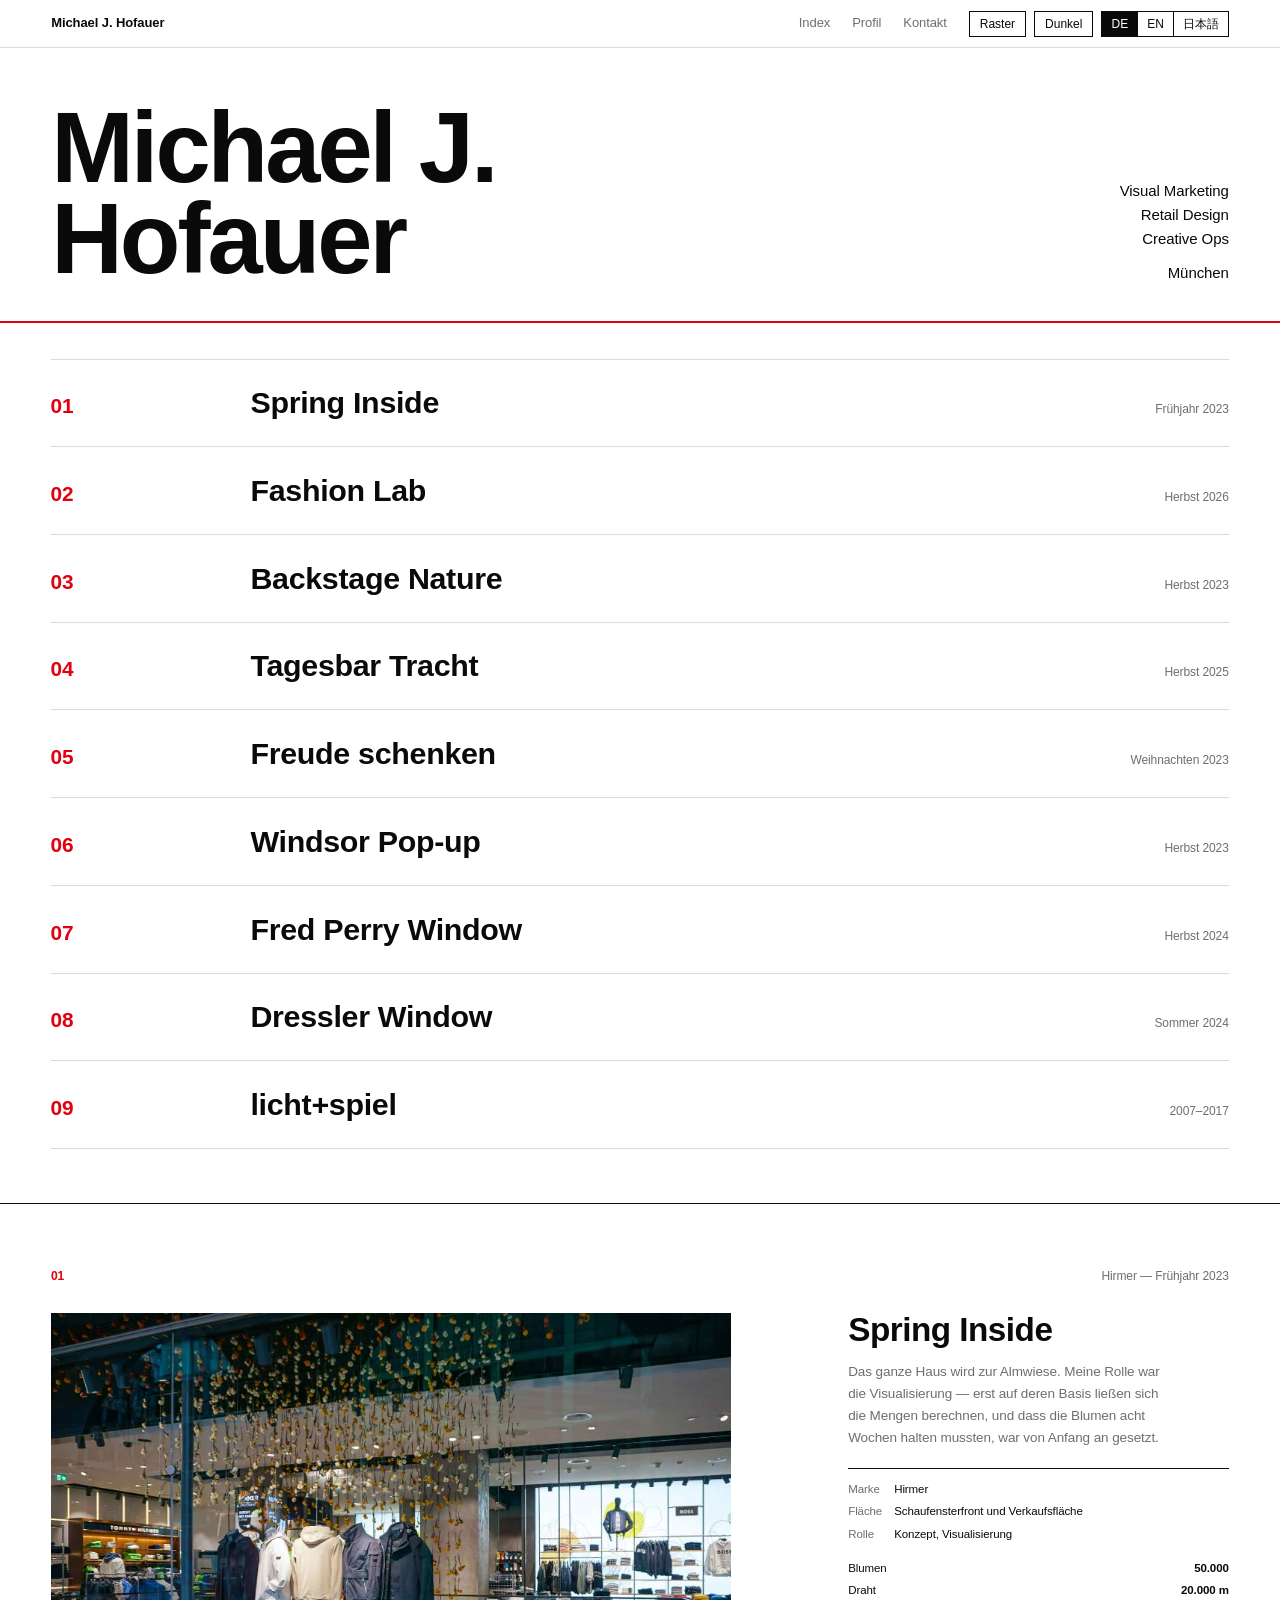
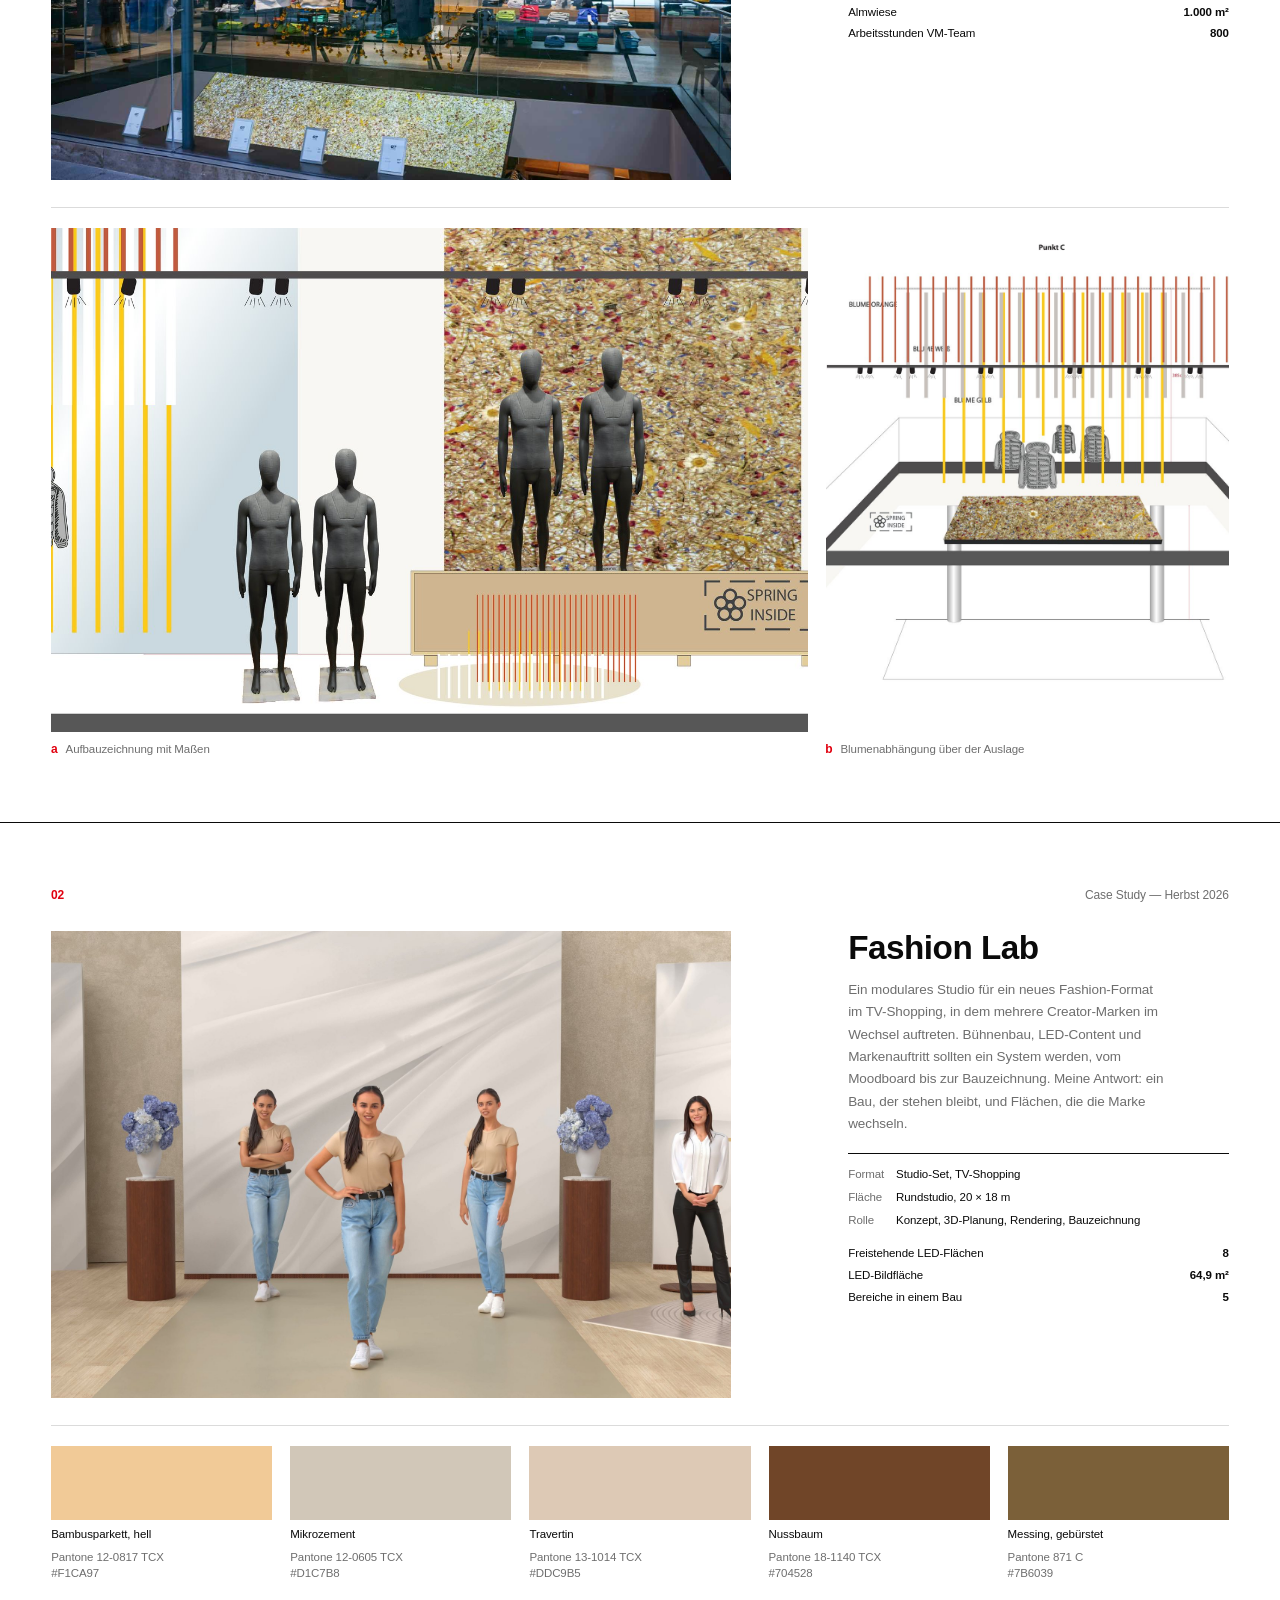
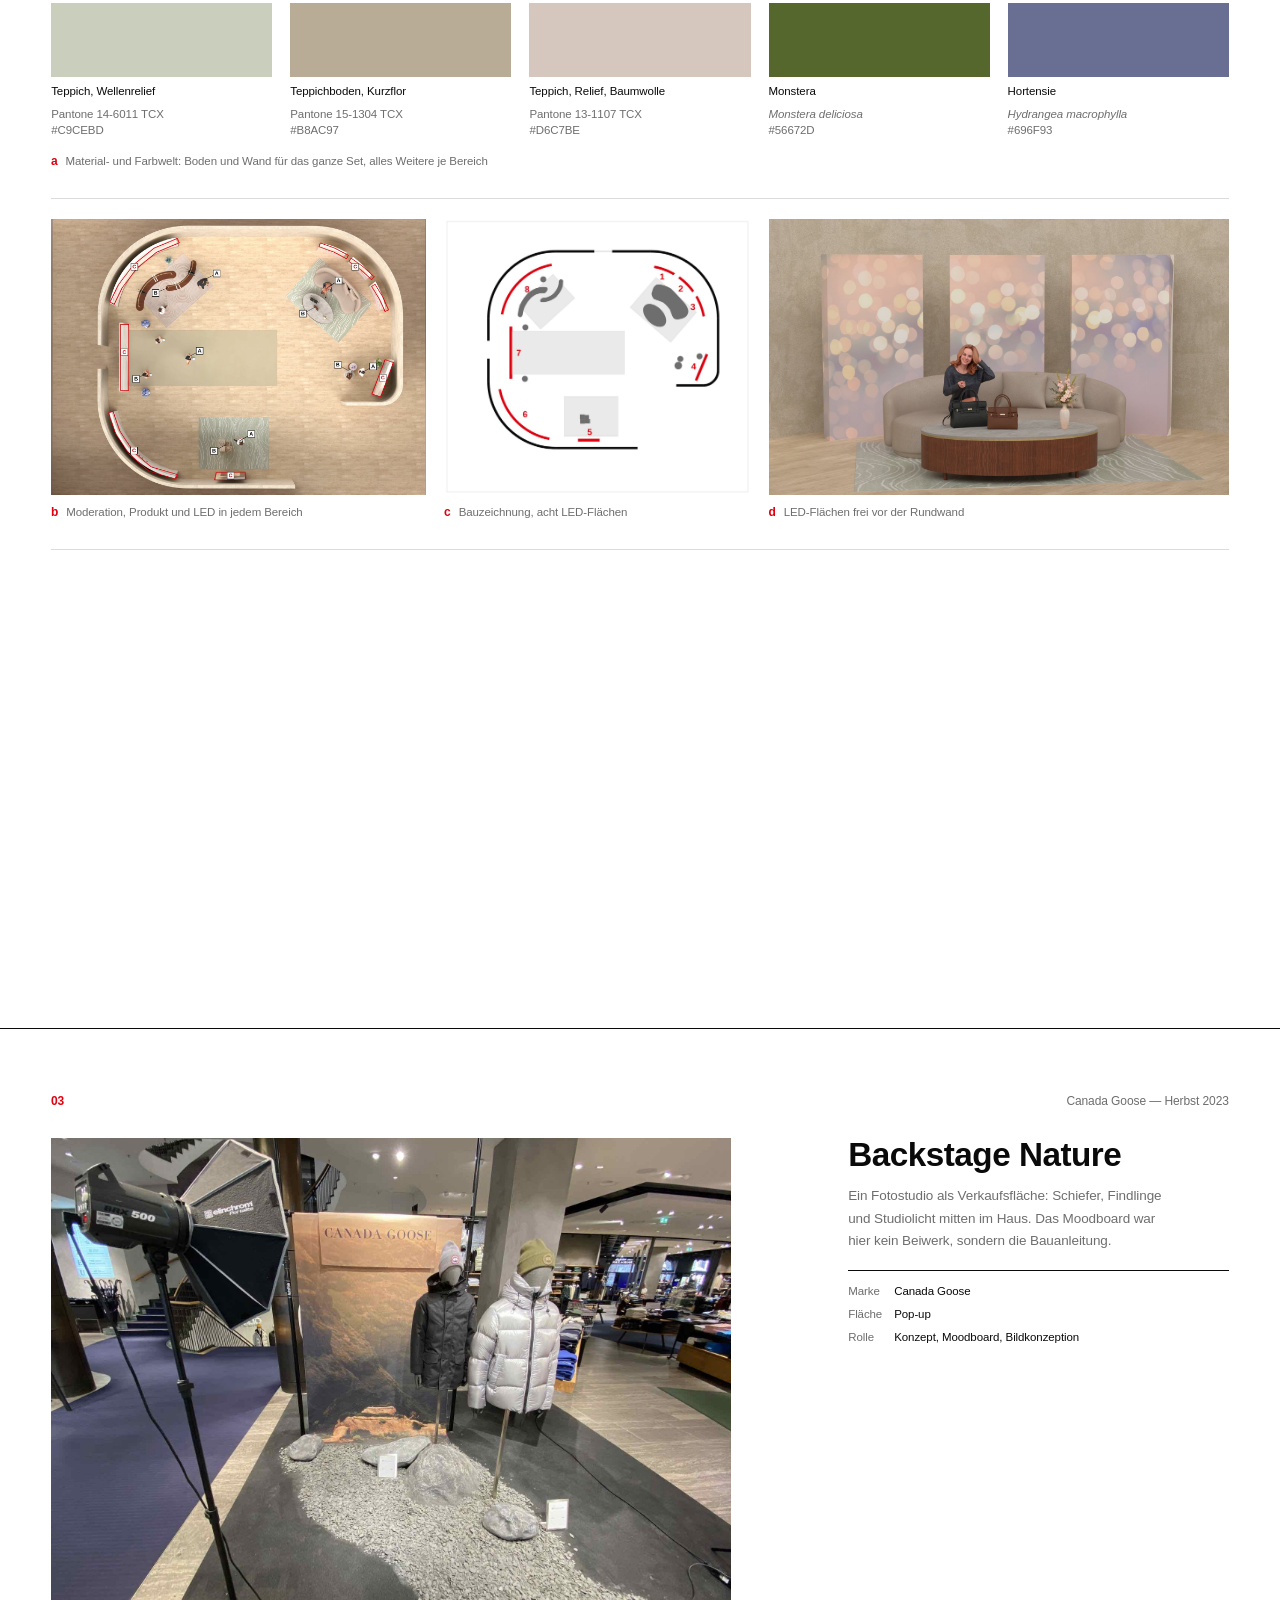
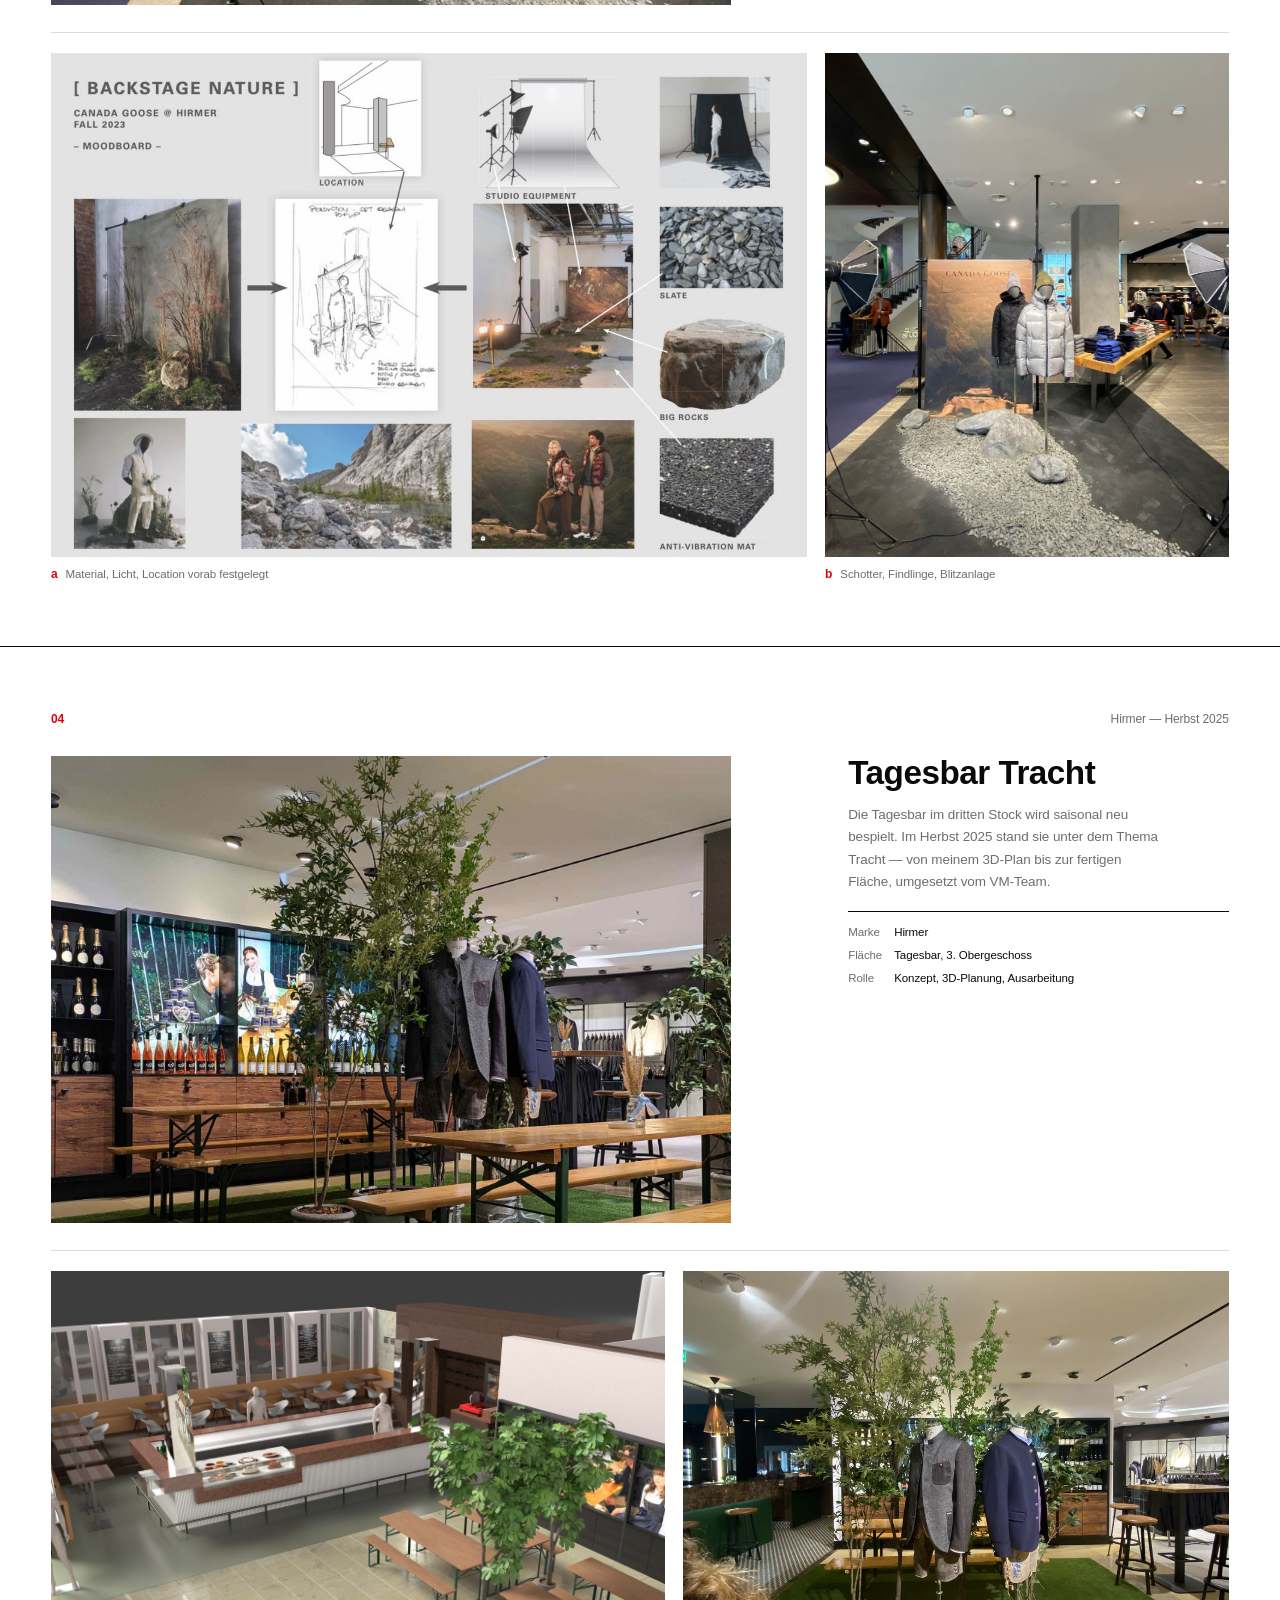
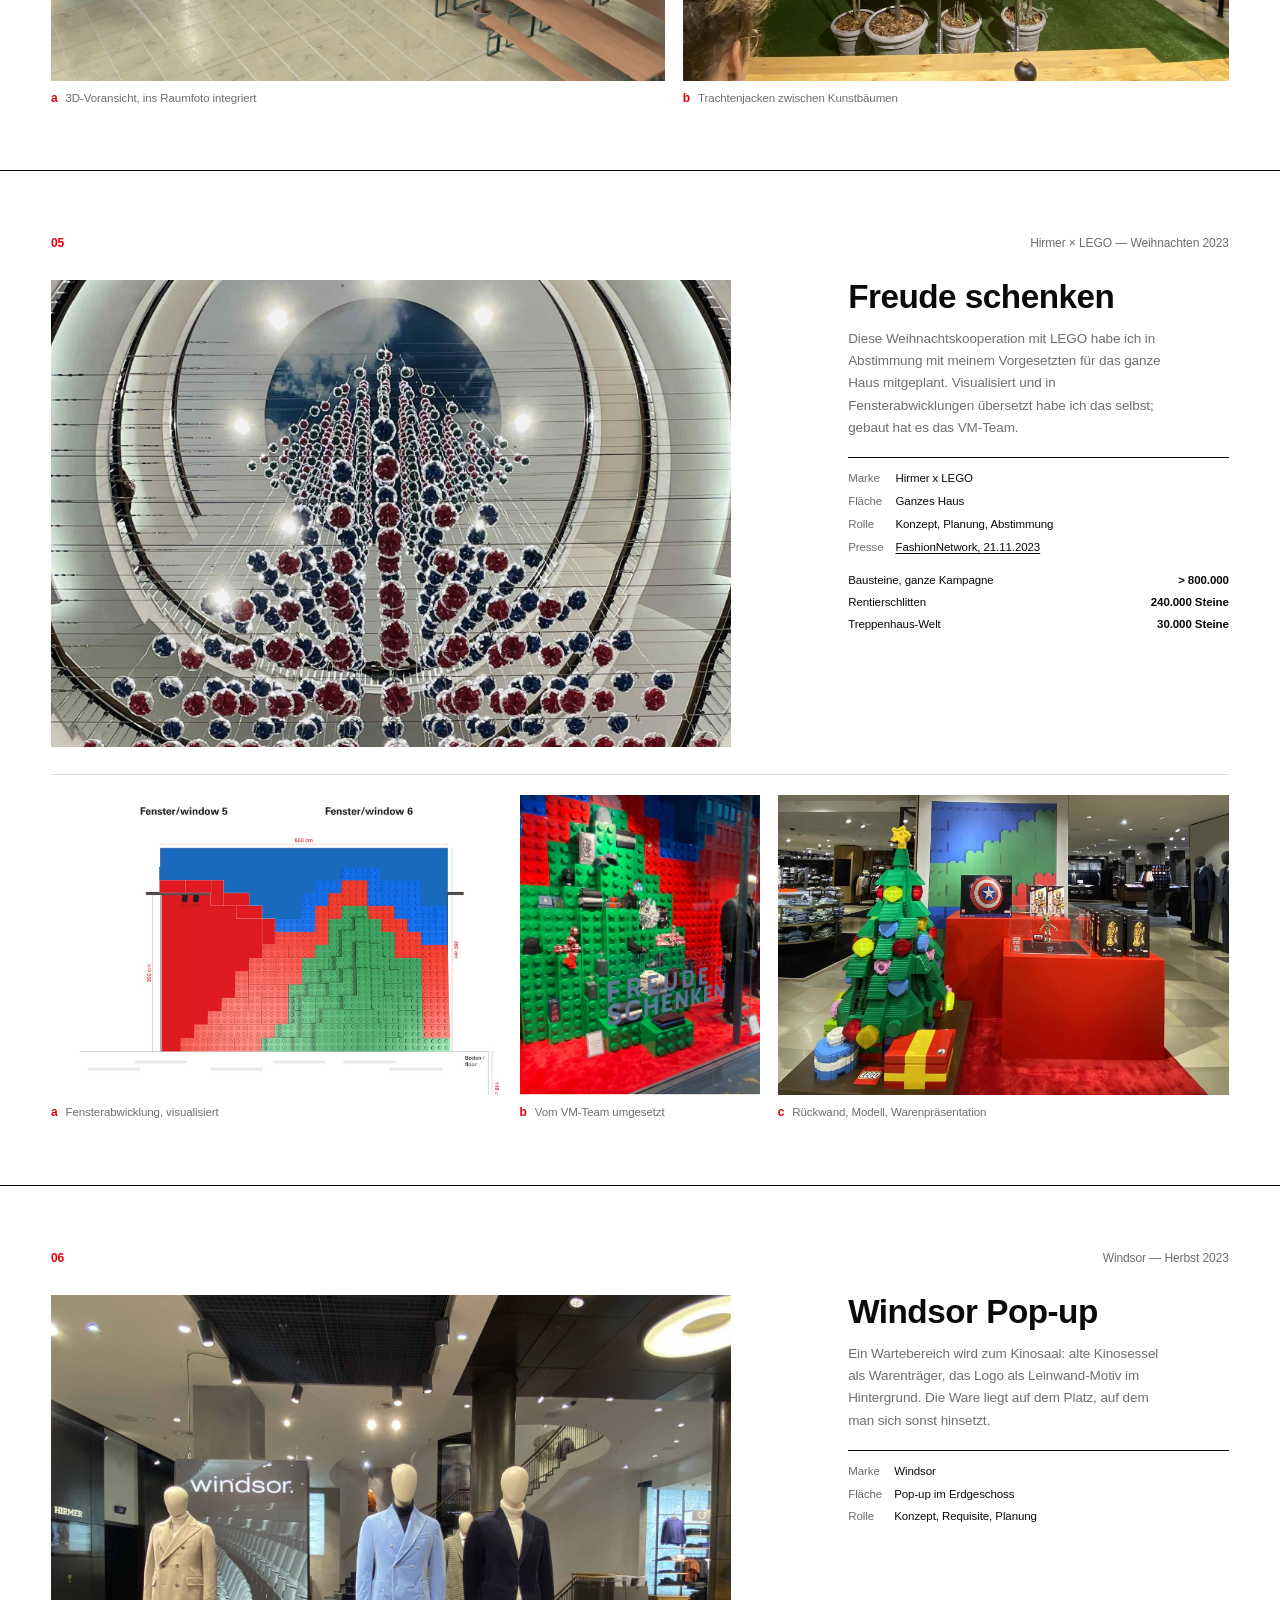
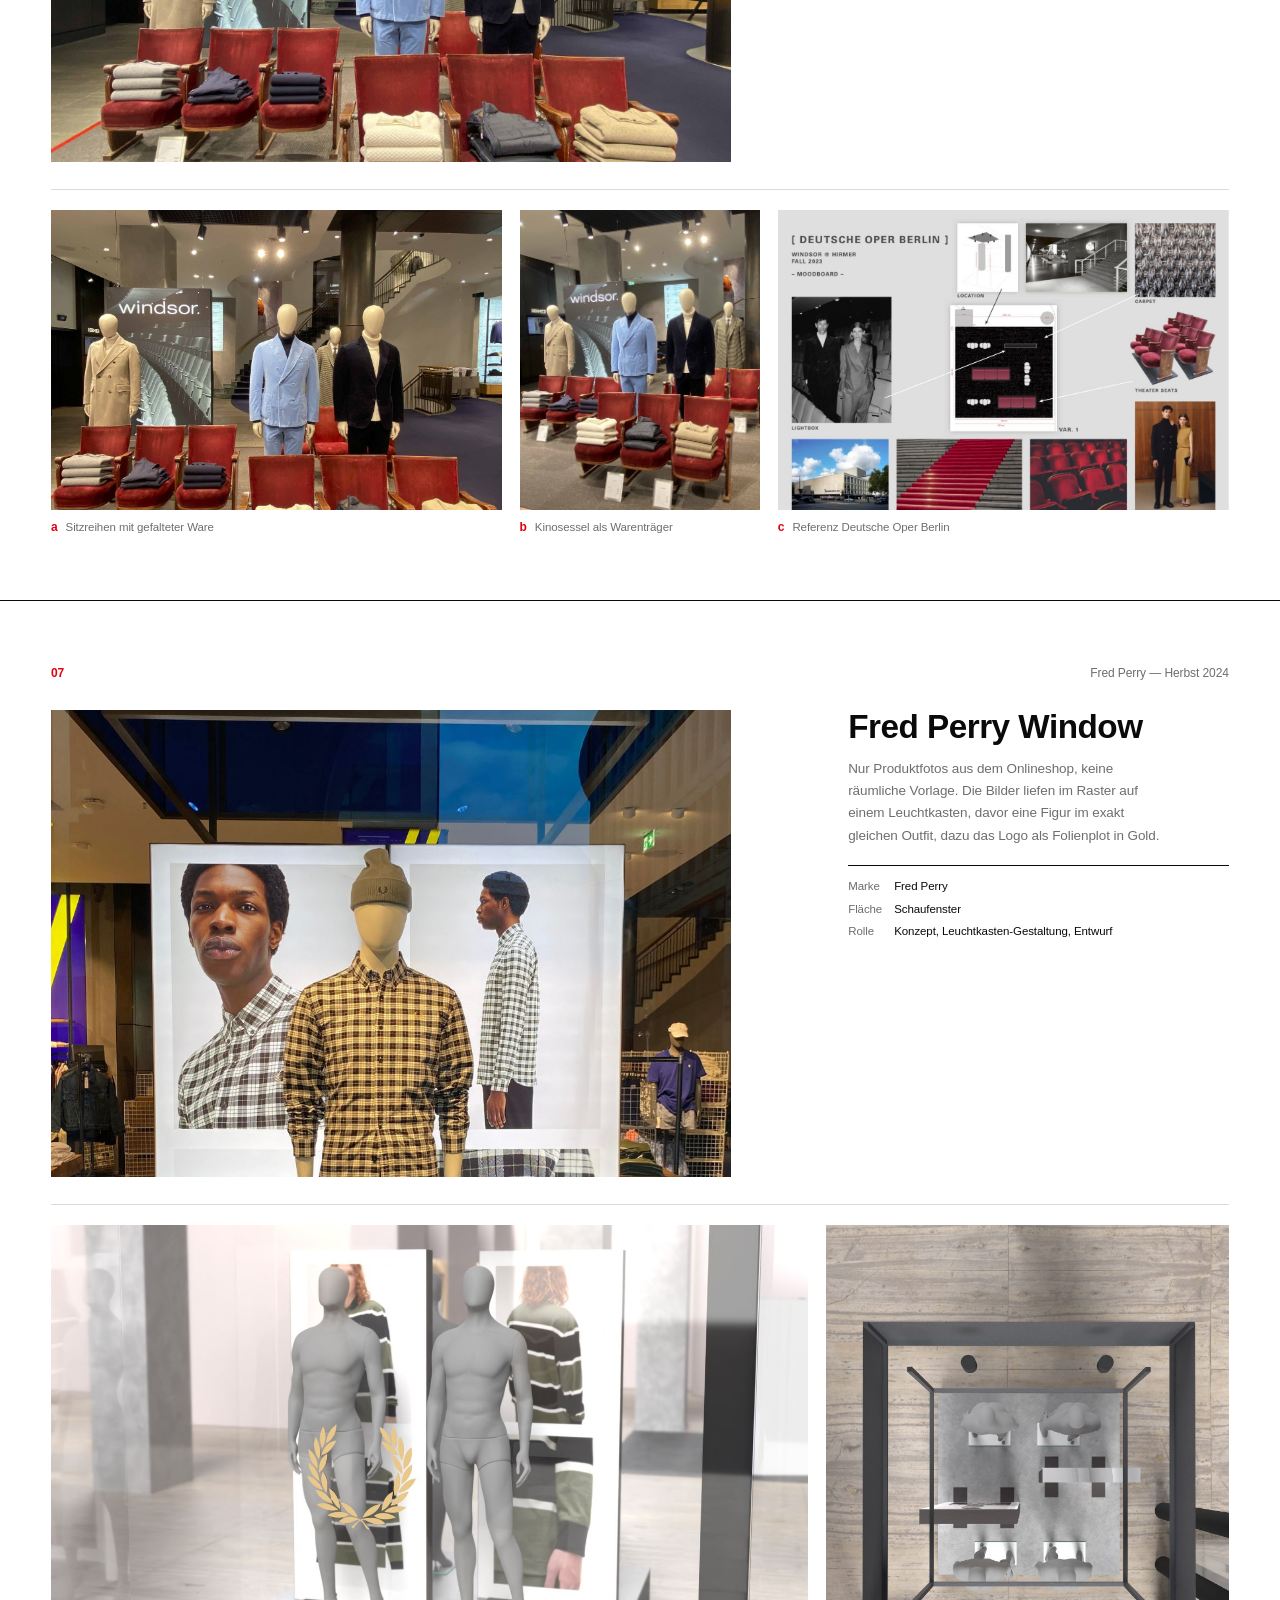
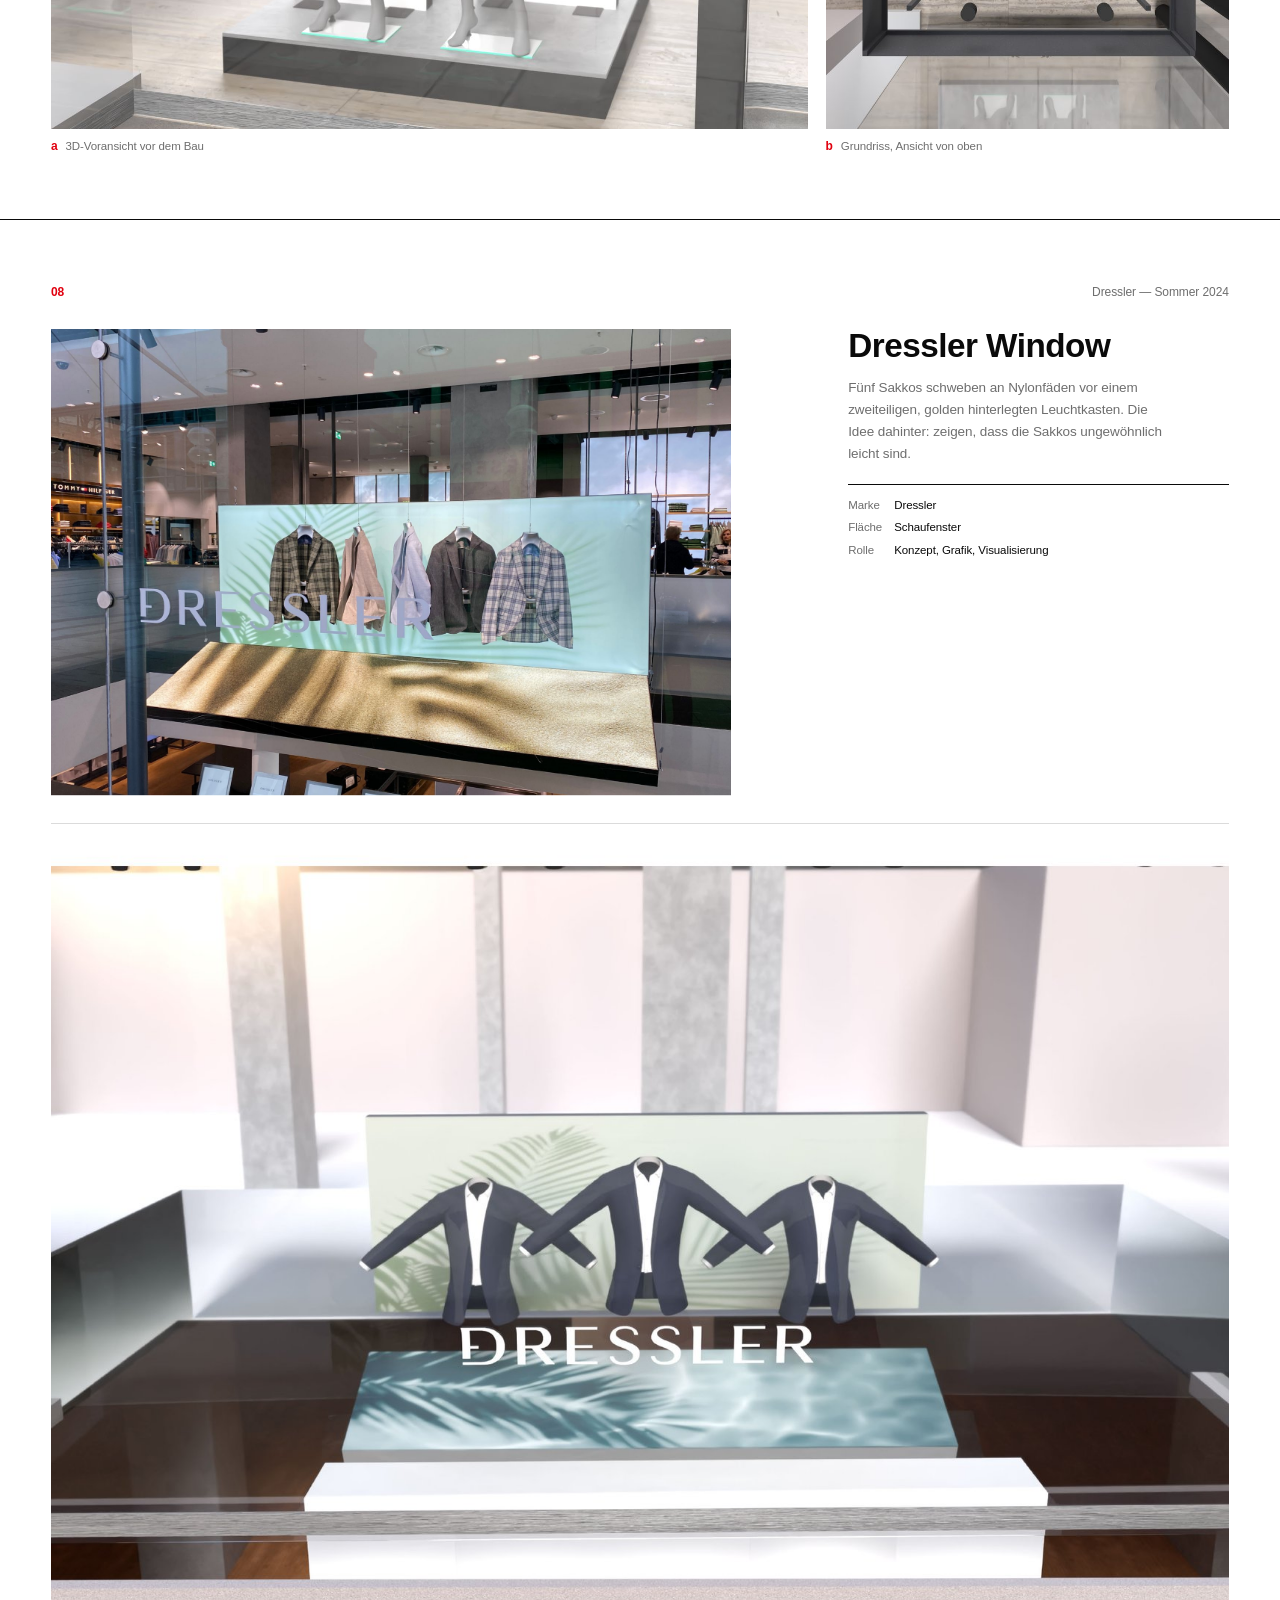
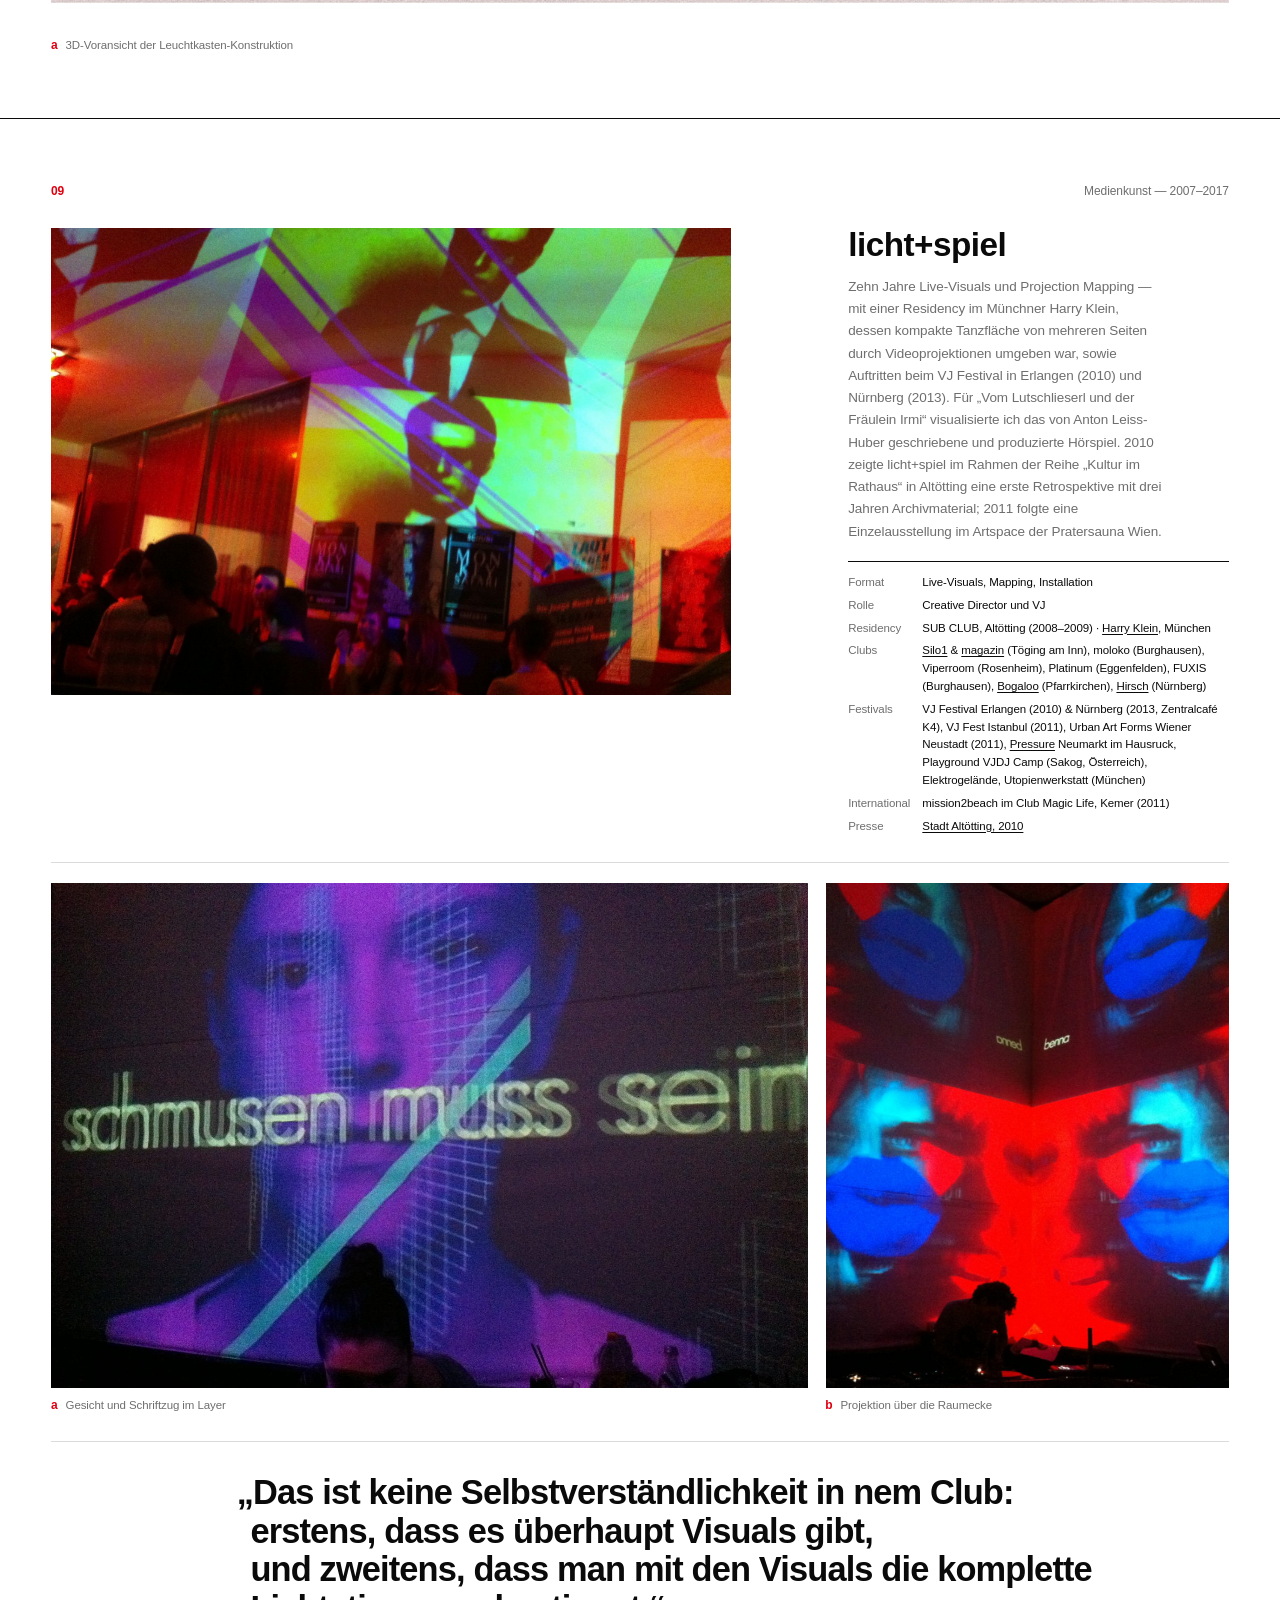
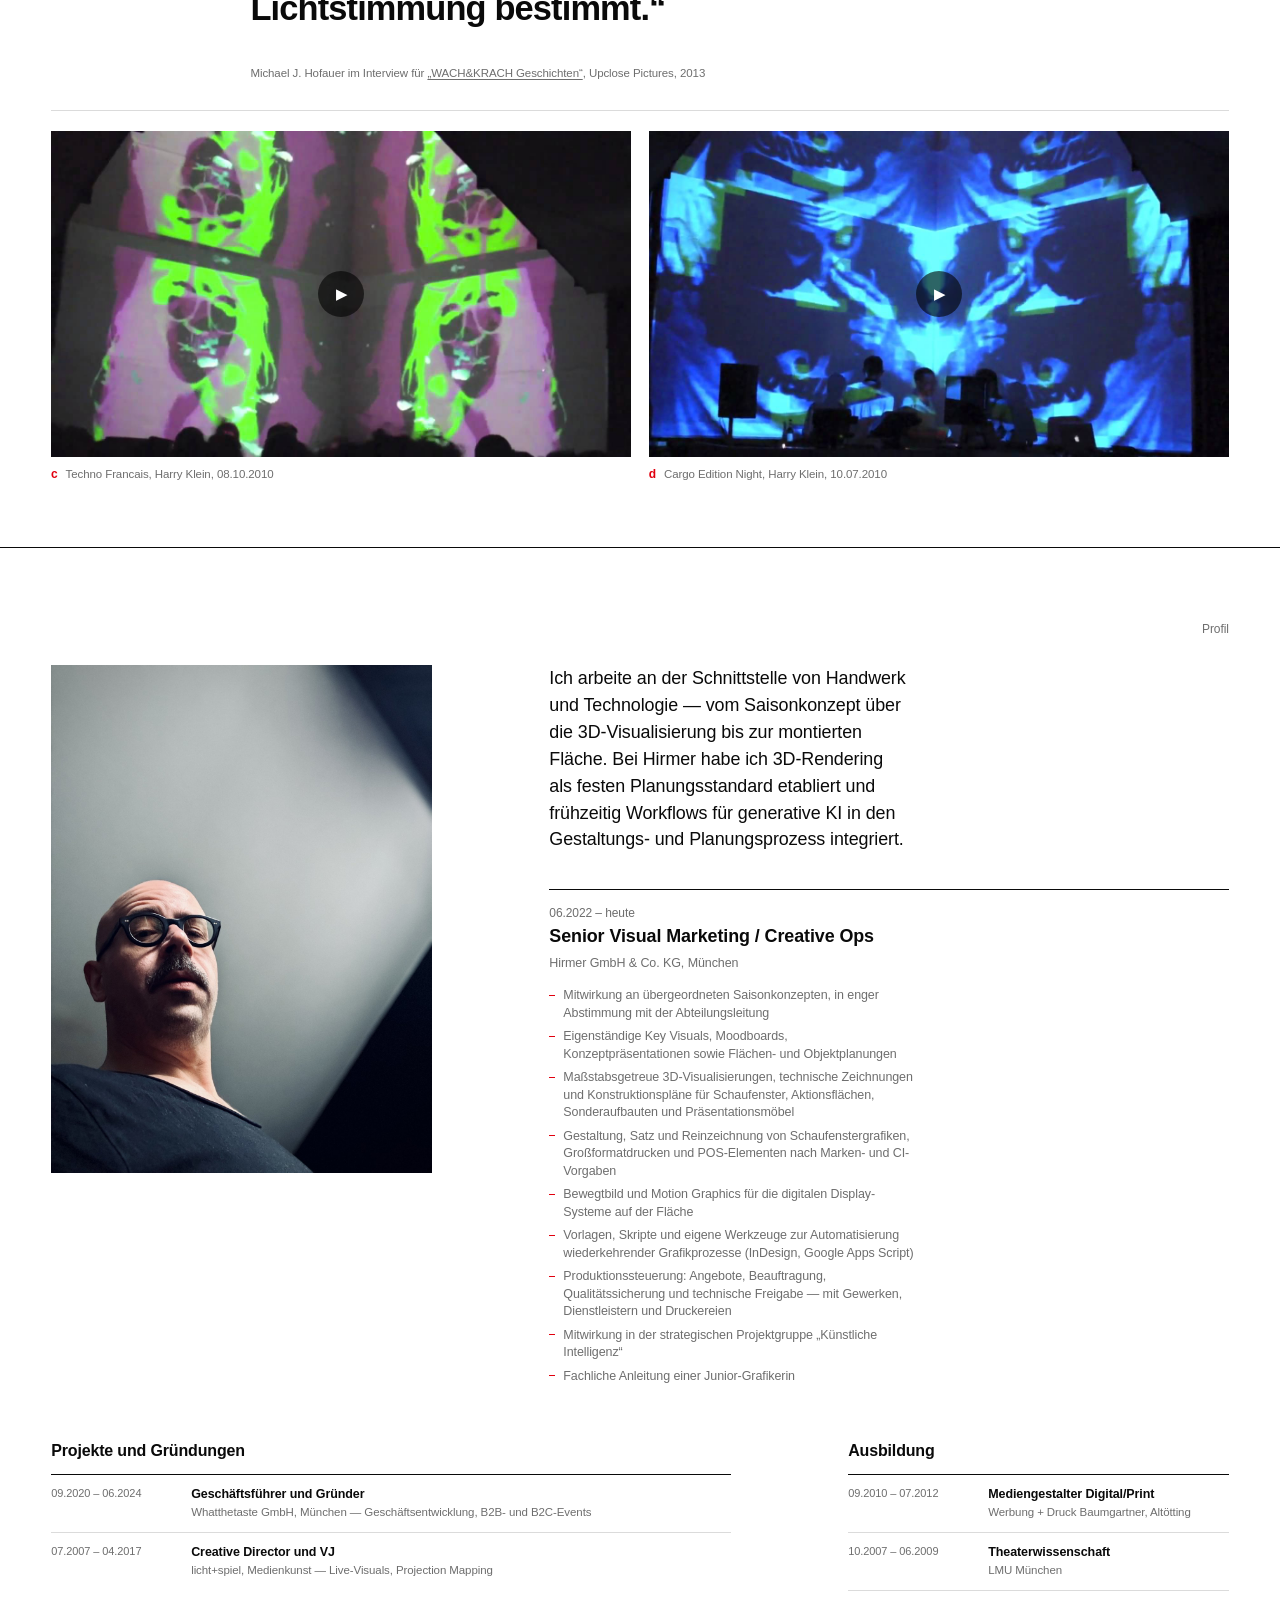
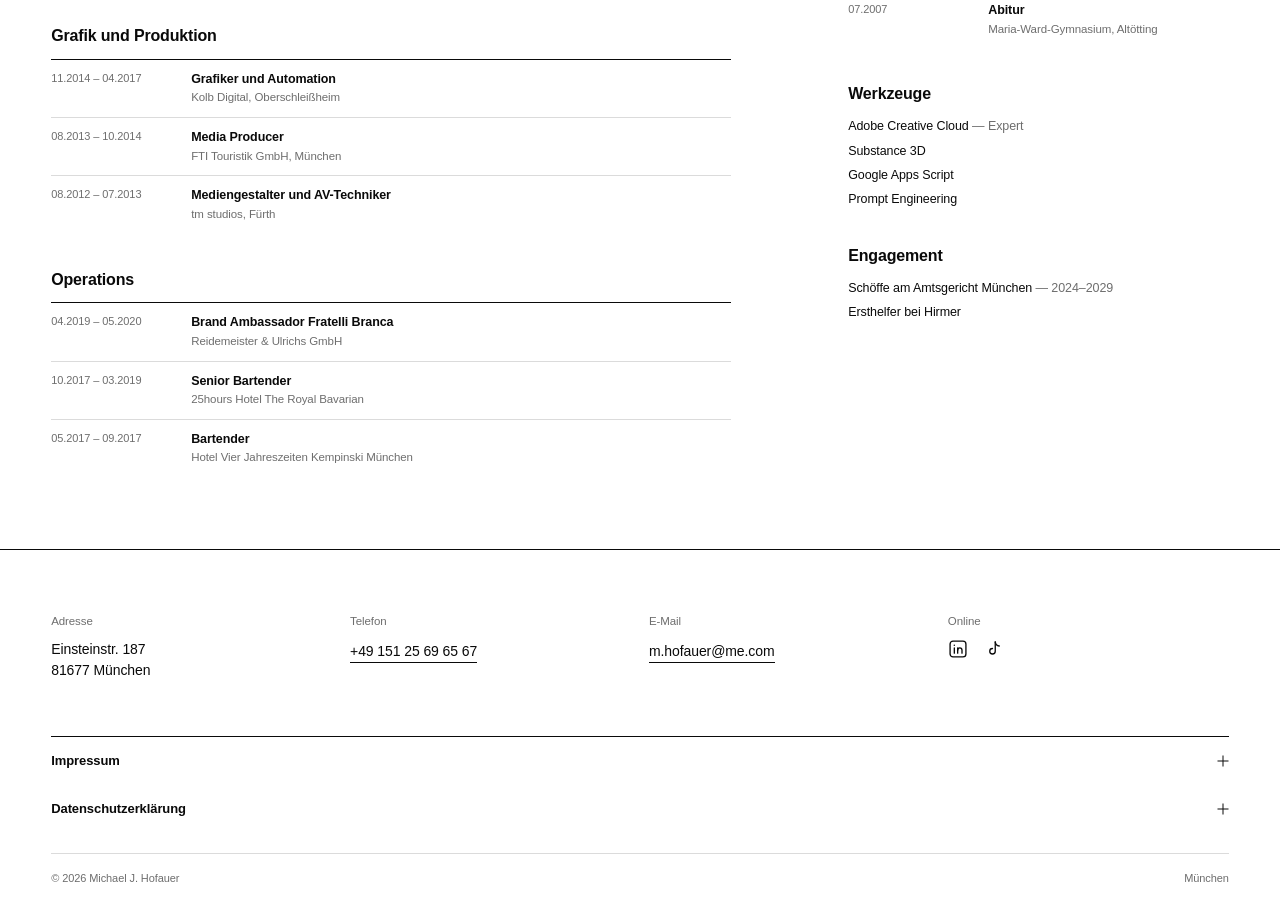
==== commit d4178420: "Fashion Lab: Material- und Farbwelt als erste Reihe Der Abschnitt folgt jetzt dem Prozess: a Materia" ====
--- a/index.html
+++ b/index.html
@@ -222,6 +222,18 @@
 .strip-item .label{ display:flex; gap:8px; align-items:baseline; }
 .strip-item .letter{ color:var(--red); font-weight:700; font-size:12px; margin-left:-0.02em; }
 .strip-item .cap{ font-size:11.5px; color:var(--grey); }
+/* Farbwelt: reine Farbfelder mit Name, Pantone und Hexwert. Bewusst ohne
+   Materialfotos - die stammen aus fremden Quellen und gehoeren nicht auf
+   eine oeffentliche Seite. Als Text sind die Namen auch uebersetzbar. */
+.farbwelt{ display:grid; grid-template-columns:repeat(5,minmax(0,1fr)); gap:22px var(--gutter);
+  list-style:none; margin:0 0 14px; padding:0; }
+.farbwelt li{ display:flex; flex-direction:column; gap:7px; min-width:0; }
+.farbwelt .feld{ display:block; aspect-ratio:3/1; }
+.farbwelt b{ font-weight:400; font-size:11.5px; line-height:1.3; }
+.farbwelt li > span:last-child{ font-size:11.5px; line-height:1.4; color:var(--grey); font-variant-numeric:tabular-nums; }
+@media(max-width:800px){ .farbwelt{ grid-template-columns:repeat(2,minmax(0,1fr)); } }
+@media print{ .farbwelt .feld{ print-color-adjust:exact; -webkit-print-color-adjust:exact; } }
+
 /* 360-Grad-Umfahrt: Standbild als Platzhalter, darueber eine Leinwand,
    die erst nach dem ersten Anfassen die 120 Einzelbilder laedt.
    Steht bereit, ist aber noch nicht im HTML: die Bilder ohne Logos fehlen.
@@ -506,20 +518,36 @@
     </div>
   </div>
   <div class="strip">
+    <div class="strip-item strip-full">
+      <ul class="farbwelt">
+        <li><span class="feld" style="background:#F1CA97"></span><b data-i18n="p9.mat1">Bambusparkett, hell</b><span>Pantone 12-0817 TCX<br>#F1CA97</span></li>
+        <li><span class="feld" style="background:#D1C7B8"></span><b data-i18n="p9.mat2">Mikrozement</b><span>Pantone 12-0605 TCX<br>#D1C7B8</span></li>
+        <li><span class="feld" style="background:#DDC9B5"></span><b data-i18n="p9.mat3">Travertin</b><span>Pantone 13-1014 TCX<br>#DDC9B5</span></li>
+        <li><span class="feld" style="background:#704528"></span><b data-i18n="p9.mat4">Nussbaum</b><span>Pantone 18-1140 TCX<br>#704528</span></li>
+        <li><span class="feld" style="background:#7B6039"></span><b data-i18n="p9.mat5">Messing, gebürstet</b><span>Pantone 871 C<br>#7B6039</span></li>
+        <li><span class="feld" style="background:#C9CEBD"></span><b data-i18n="p9.mat6">Teppich, Wellenrelief</b><span>Pantone 14-6011 TCX<br>#C9CEBD</span></li>
+        <li><span class="feld" style="background:#B8AC97"></span><b data-i18n="p9.mat7">Teppichboden, Kurzflor</b><span>Pantone 15-1304 TCX<br>#B8AC97</span></li>
+        <li><span class="feld" style="background:#D6C7BE"></span><b data-i18n="p9.mat8">Teppich, Relief, Baumwolle</b><span>Pantone 13-1107 TCX<br>#D6C7BE</span></li>
+        <li><span class="feld" style="background:#56672D"></span><b data-i18n="p9.mat9">Monstera</b><span><i>Monstera deliciosa</i><br>#56672D</span></li>
+        <li><span class="feld" style="background:#696F93"></span><b data-i18n="p9.mat10">Hortensie</b><span><i>Hydrangea macrophylla</i><br>#696F93</span></li>
+      </ul>
+      <div class="label"><span class="letter">a</span><span class="cap" data-i18n="p9.material">Material- und Farbwelt: Boden und Wand für das ganze Set, alles Weitere je Bereich</span></div></div>
+  </div>
+  <div class="strip">
     <div class="strip-item n3" style="--ar:1.3592"><div class="thumb" style="background:#c5ad92"><img src="images/fashionlab-layout.jpg" width="1400" height="1030" alt="Grundlayout" loading="lazy"></div>
-      <div class="label"><span class="letter">a</span><span class="cap" data-i18n="p9.stripA">Moderation, Produkt und LED in jedem Bereich</span></div></div>
+      <div class="label"><span class="letter">b</span><span class="cap" data-i18n="p9.stripA">Moderation, Produkt und LED in jedem Bereich</span></div></div>
     <div class="strip-item n3" style="--ar:1.1102"><div class="thumb plan-hell" style="background:#f5f3f3"><img class="nur-hell" src="images/fashionlab-plan.jpg" width="1400" height="1261" alt="Bauzeichnung" loading="lazy"><img class="nur-dunkel" src="images/fashionlab-plan-dunkel.jpg" width="1400" height="1261" alt="Bauzeichnung" loading="lazy"></div>
-      <div class="label"><span class="letter">b</span><span class="cap" data-i18n="p9.stripB">Bauzeichnung, acht LED-Flächen</span></div></div>
+      <div class="label"><span class="letter">c</span><span class="cap" data-i18n="p9.stripB">Bauzeichnung, acht LED-Flächen</span></div></div>
     <div class="strip-item n3" style="--ar:1.6667"><div class="thumb" style="background:#a99686"><img src="images/fashionlab-led.jpg" width="1400" height="840" alt="LED-Flächen" loading="lazy"></div>
-      <div class="label"><span class="letter">c</span><span class="cap" data-i18n="p9.stripC">LED-Flächen frei vor der Rundwand</span></div></div>
+      <div class="label"><span class="letter">d</span><span class="cap" data-i18n="p9.stripC">LED-Flächen frei vor der Rundwand</span></div></div>
   </div>
   <div class="strip">
     <div class="strip-item n3" style="--ar:1.25"><div class="thumb" style="background:#c5b9b0"><img src="images/fashionlab-fashion.jpg" width="1100" height="880" alt="Fashion" loading="lazy"></div>
-      <div class="label"><span class="letter">d</span><span class="cap" data-i18n="p9.stripD">Derselbe Bau für Fashion</span></div></div>
+      <div class="label"><span class="letter">e</span><span class="cap" data-i18n="p9.stripD">Derselbe Bau für Fashion</span></div></div>
     <div class="strip-item n3" style="--ar:1.25"><div class="thumb" style="background:#baa796"><img src="images/fashionlab-cosmetics.jpg" width="1100" height="880" alt="Cosmetics" loading="lazy"></div>
-      <div class="label"><span class="letter">e</span><span class="cap" data-i18n="p9.stripE">… für Cosmetics</span></div></div>
+      <div class="label"><span class="letter">f</span><span class="cap" data-i18n="p9.stripE">… für Cosmetics</span></div></div>
     <div class="strip-item n3" style="--ar:0.6"><div class="thumb" style="background:#b2957b"><img src="images/fashionlab-schmuck.jpg" width="900" height="1500" alt="Schmuck" loading="lazy"></div>
-      <div class="label"><span class="letter">f</span><span class="cap" data-i18n="p9.stripF">… für Schmuck</span></div></div>
+      <div class="label"><span class="letter">g</span><span class="cap" data-i18n="p9.stripF">… für Schmuck</span></div></div>
   </div>
   </div>
 </section>
@@ -1167,6 +1195,10 @@
       "p9.stripD": "同じ造作でファッション",
       "p9.stripE": "コスメ",
       "p9.stripF": "ジュエリー",
+      "p9.material": "素材とカラー：床と壁はセット全体共通、それ以外はエリアごと",
+      "p9.mat1": "竹フローリング（明るい色）", "p9.mat2": "マイクロセメント", "p9.mat3": "トラバーチン",
+      "p9.mat4": "ウォルナット", "p9.mat5": "ブラッシュド真鍮", "p9.mat6": "ウェーブレリーフのラグ",
+      "p9.mat7": "ショートパイルのカーペット", "p9.mat8": "コットンのレリーフラグ", "p9.mat9": "モンステラ", "p9.mat10": "アジサイ",
       "p9.stripG": "5つのエリアをめぐる360°ビュー",
       "p9.dreh": "ドラッグで回転",
       "p8.kicker": "メディアアート — 2007–2017",
@@ -1339,7 +1371,11 @@
       "p9.stripA":"Moderation, product and LED in every area",
       "p9.stripB":"Construction drawing, eight LED walls",
       "p9.stripC":"LED walls standing clear of the curved wall",
-      "p9.stripD":"The same build for fashion", "p9.stripE":"… for cosmetics", "p9.stripF":"… for jewellery",
+      "p9.stripD":"The same build for fashion", "p9.stripE":"… for cosmetics", "p9.stripF":"… for jewelry",
+      "p9.material":"Materials and colors: floor and wall for the whole set, everything else per area",
+      "p9.mat1":"Bamboo parquet, light", "p9.mat2":"Microcement", "p9.mat3":"Travertine", "p9.mat4":"Walnut",
+      "p9.mat5":"Brushed brass", "p9.mat6":"Rug, wave relief", "p9.mat7":"Carpet, short pile",
+      "p9.mat8":"Rug, cotton relief", "p9.mat9":"Monstera", "p9.mat10":"Hydrangea",
       "p9.stripG":"360° tour through all five areas", "p9.dreh":"Drag to rotate",
       "p8.kicker":"Media art — 2007–2017",
       "p8.desc":"Ten years of live visuals and projection mapping — with a residency at Munich’s Harry Klein, whose compact dance floor was surrounded by video projections on several sides, plus performances at the VJ Festival in Erlangen (2010) and Nuremberg (2013). For “Vom Lutschlieserl und der Fräulein Irmi” I created the visuals for the radio play written and produced by Anton Leiss-Huber. In 2010, licht+spiel presented a first retrospective with three years of archive material as part of the “Kultur im Rathaus” series in Altötting; in 2011 followed a solo exhibition at the Pratersauna Vienna Artspace.",
